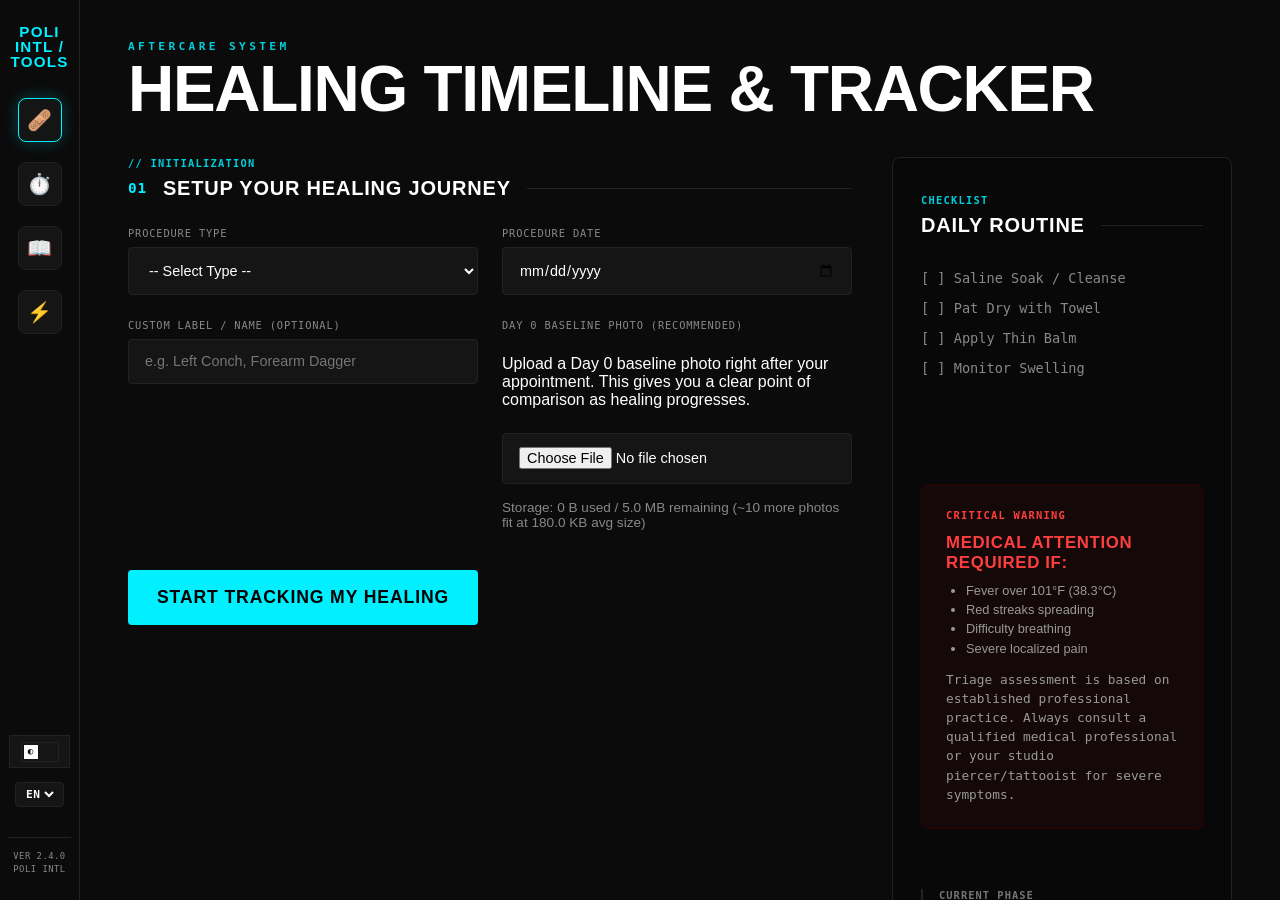
==== index.html @ b97b50df "sync index.html from the live site The website copy of this tool moved on and the repo did not, so a" ====
<!DOCTYPE html>
<html lang="en">
<head>
  <meta name="robots" content="noindex, nofollow">
  <meta charset="UTF-8">
  <meta name="viewport" content="width=device-width, initial-scale=1.0">
  <title>Tattoo &amp; Piercing Healing Timeline &amp; Aftercare Tracker - Poli International Professional Tools</title>
  <meta name="description" content="Comprehensive studio suite for monitoring tattoo and piercing healing milestones, symptom assessment, aftercare routines, and multi-year tattoo touch-up and longevity projections.">
  <meta property="og:title" content="Tattoo &amp; Piercing Healing Timeline &amp; Aftercare Tracker - Poli International Professional Tools">
  <meta property="og:description" content="Comprehensive studio suite for monitoring tattoo and piercing healing milestones, symptom assessment, aftercare routines, and multi-year tattoo touch-up and longevity projections.">
  <link rel="stylesheet" href="./css/style.css">
  <link rel="manifest" href="./manifest.json">
  <meta name="theme-color" content="#111111">
  <script>
    if (window.self !== window.top) {
      var poliRoot = document.documentElement;
      var poliApply = function (light) {
        poliRoot.setAttribute('data-theme', light ? 'light' : 'dark');
        var b = document.body;
        if (b) {
          b.classList.toggle('dark-mode', !light);
          b.classList.toggle('light-mode', !!light);
        }
      };
      poliApply(false);
      document.addEventListener('DOMContentLoaded', function () {
        poliApply(poliRoot.getAttribute('data-theme') === 'light');
      });
      window.addEventListener('message', function (e) {
        if (e.data && e.data.type === 'poli-theme') {
          poliApply(!!e.data.light);
        }
      });
    }
  </script>
</head>
<body class="dark-mode">
  <!-- Variation 6: Navigation Sidebar -->
  <aside class="sidebar" id="appSidebar">
    <div class="sidebar-top">
      <div class="brand-badge" title="Poli International Professional Tools">
        <span class="brand-label" data-i18n="common.brandTools">POLI</span>
      </div>
      <nav class="tool-tabs" aria-label="Tool Navigation">
        <button class="tool-tab active" data-tab="healing" data-i18n-title="nav.healingTracker" data-i18n-aria="nav.healingTracker" aria-label="Healing Tracker">🩹</button>
        <button class="tool-tab" data-tab="touchup" data-i18n-title="nav.touchupTimeline" data-i18n-aria="nav.touchupTimeline" aria-label="Touch-Up Timeline">⏱️</button>
        <button class="tool-tab" data-tab="docs" data-i18n-title="nav.documentation" data-i18n-aria="nav.documentation" aria-label="Documentation">📖</button>
        <button class="tool-tab" data-tab="embed" data-i18n-title="nav.embedCode" data-i18n-aria="nav.embedCode" aria-label="Embed Code">⚡</button>
      </nav>
    </div>

    <div class="sidebar-controls">
      <span id="offlineIndicatorBadge" class="offline-badge" style="display: none;" data-i18n="nav.offlineMode">Offline</span>
      <button id="darkModeToggle" class="theme-toggle-btn" aria-label="Toggle dark/light theme" data-i18n-aria="nav.toggleTheme" title="Toggle theme">
        <span class="theme-toggle-track" aria-hidden="true">
          <span class="theme-toggle-thumb">
            <span class="dark-mode-icon">◐</span>
          </span>
        </span>
      </button>
      <div class="language-switcher-container" id="languageSwitcherContainer" title="Select Language">
        <label for="languageSwitcher" class="sr-only" data-i18n="nav.selectLanguage">Select Language</label>
        <select id="languageSwitcher" class="language-switcher-select" aria-label="Select Language" data-i18n-aria="nav.selectLanguage" onchange="window.setLanguage && window.setLanguage(this.value)">
          <option value="en" lang="en" title="English">EN</option>
          <option value="fr" lang="fr" title="Français">FR</option>
          <option value="de" lang="de" title="Deutsch">DE</option>
          <option value="it" lang="it" title="Italiano">IT</option>
          <option value="es" lang="es" title="Español">ES</option>
          <option value="nl" lang="nl" title="Nederlands">NL</option>
          <option value="pt" lang="pt" title="Português">PT</option>
        </select>
      </div>
      <div class="footer-meta">
        VER 2.4.0<br>
        POLI INTL
      </div>
    </div>
  </aside>
    
  <!-- Main Canvas: Variation 6 Content -->
  <main class="main-canvas main-content">
    <header class="main-canvas-header">
      <span class="label" data-i18n="healing.sidebar.aftercareSystem">AFTERCARE SYSTEM</span>
      <h1 class="hero-title" id="industrialAppTitle" data-i18n="healing.heroTitle">Healing Timeline &amp; Tracker</h1>
    </header>

    <!-- Tab Content: Healing Tracker -->
    <div id="tab-healing" class="wrapper-tab-content">
      <div class="container layout-split section-grid">
        <section class="scroll-pane content-col">
          <!-- Hydration Prompt Banner (Gentle Recurring Check-in) -->
          <div id="hydrationPromptBanner" class="hydration-prompt-banner" style="display: none;" role="alert">
            <div class="hydration-prompt-icon">💧</div>
            <div class="hydration-prompt-content">
              <div class="hydration-prompt-title" data-i18n="healing.hydration.promptTitle">Hydration Check-in</div>
              <div class="hydration-prompt-body" data-i18n="healing.hydration.promptBody">Time for a glass of water! Cellular regeneration and lymphatic pigment clearance require optimal epidermal hydration—especially vital during tattoo and piercing healing.</div>
            </div>
            <div class="hydration-prompt-actions">
              <button type="button" id="hydrationBannerDrinkBtn" class="hydration-banner-btn hydration-banner-btn--primary" data-i18n="healing.hydration.drankWaterBtn">💧 Log +1 Glass</button>
              <button type="button" id="hydrationBannerSnoozeBtn" class="hydration-banner-btn hydration-banner-btn--secondary" data-i18n="healing.hydration.snoozeBtn">Snooze (30m)</button>
              <button type="button" id="hydrationBannerDismissBtn" class="hydration-banner-btn hydration-banner-btn--dismiss" aria-label="Dismiss" title="Dismiss">&times;</button>
            </div>
          </div>

          <span class="label" data-i18n="healing.sidebar.initialization">// INITIALIZATION</span>
          <!-- Step 1: Setup Your Healing Journey -->
          <section class="healing-tracker__section step-card">
            <h2 class="healing-tracker__section-title">
              <span class="healing-tracker__step-number step-number">01</span>
              <span data-i18n="healing.setup.title">Setup Your Healing Journey</span>
            </h2>

            <div class="healing-tracker__setup-form">
              <div class="healing-tracker__form-group">
                <label for="procedureType" class="healing-tracker__label" data-i18n="healing.setup.procedureType">Procedure Type</label>
                <select id="procedureType" class="healing-tracker__select">
                  <option value="" data-i18n="healing.setup.selectType">-- Select Type --</option>
                  <option value="piercing" data-i18n="healing.setup.piercing">Piercing</option>
                  <option value="tattoo" data-i18n="healing.setup.tattoo">Tattoo</option>
                </select>
              </div>

                            <!-- Visual Placement Picker (Interactive Inline SVG Body Map) -->
              <div id="placementPickerSection" class="healing-placement-section" style="display: none;">
                <div class="placement-header-row">
                  <div class="placement-selected-badge" id="placementSelectedBadge" aria-live="polite">
                    <span class="placement-selected-label" data-i18n="healing.map.selectedPrefix">Selected:</span>
                    <strong id="placementSelectedText" class="placement-selected-value" data-i18n="healing.map.noneSelected">None</strong>
                  </div>
                  <div class="placement-view-toggle">
                    <button type="button" id="sunRiskToggleBtn" class="placement-toggle-btn sun-risk-toggle-btn active" aria-pressed="true" aria-label="Toggle Sun Exposure Risk Layer">
                      <span id="sunRiskToggleText" data-i18n="healing.map.sunRiskToggle">☀️ Sun Exposure Risk</span>
                    </button>
                    <button type="button" id="bodyMapToggleBtn" class="placement-toggle-btn" aria-label="Toggle front and back body views">
                      <span id="bodyMapToggleText" data-i18n="healing.map.switchToBack">Switch to Back View</span>
                    </button>
                  </div>
                </div>

                <div class="placement-picker-body">
                  <div class="placement-map-col">
<svg id="bodyPlacementMap" viewBox="0 0 280 380" width="100%" class="body-placement-svg" role="region" aria-label="Interactive body placement map">
                    <style>
                      .body-part {
                        fill: var(--bg-tertiary, #e2e8f0);
                        stroke: var(--border-primary, #cbd5e1);
                        stroke-width: 1.5;
                        cursor: pointer;
                        transition: fill 0.25s ease, stroke 0.25s ease;
                      }
                      .body-part:hover, .body-part:focus-visible {
                        fill: var(--healing-purple, #7c3aed);
                        stroke: var(--dark-text-primary, #ffffff);
                        outline: none;
                      }
                      .body-part--selected {
                        fill: var(--healing-purple, #7c3aed);
                        stroke: var(--dark-text-primary, #ffffff);
                      }
                      .body-map-label {
                        pointer-events: none;
                        font-size: 8px;
                        font-weight: 600;
                        font-family: inherit;
                        fill: var(--text-secondary, #64748b);
                        text-anchor: middle;
                        user-select: none;
                      }
                      .body-part:hover + .body-map-label,
                      .body-part--selected + .body-map-label,
                      .body-part:focus-visible + .body-map-label {
                        fill: var(--dark-text-primary, #ffffff);
                      }
                      .body-map-view-indicator {
                        pointer-events: none;
                        font-size: 10px;
                        font-weight: 700;
                        letter-spacing: 0.05em;
                        fill: var(--text-tertiary, #9ca3af);
                        text-anchor: middle;
                        text-transform: uppercase;
                      }
                    </style>
                    <g id="bodyMapFrontView" >
                      <text x="140" y="11" class="body-map-view-indicator" data-i18n="healing.map.frontView">Front View</text>
                      <path id="reg_front_head" class="body-part" tabindex="0" role="button" aria-label="Face" data-i18n-aria="healing.map.regions.headFace" data-piercing-zone="facial" data-tattoo-region="head_face" data-name-key="healing.map.regions.headFace" d="M 140 18 C 158 18 165 30 165 44 C 165 54 160 62 153 66 L 127 66 C 120 62 115 54 115 44 C 115 30 122 18 140 18 Z" />
                      <text x="140" y="46" class="body-map-label" data-i18n="healing.map.regions.headFace">Face</text>
                      <path id="reg_front_oral" class="body-part" tabindex="0" role="button" aria-label="Oral" data-i18n-aria="healing.map.regions.oral" data-piercing-zone="oral" data-tattoo-region="head_face" data-name-key="healing.map.regions.oral" d="M 129 68 C 129 65 151 65 151 68 C 151 77 129 77 129 68 Z" />
                      <text x="140" y="74" class="body-map-label" data-i18n="healing.map.regions.oral">Oral</text>
                      <path id="reg_front_ear_l" class="body-part" tabindex="0" role="button" aria-label="Ear" data-i18n-aria="healing.map.regions.ears" data-piercing-zone="ear" data-tattoo-region="head_face" data-name-key="healing.map.regions.ears" d="M 113 36 C 103 38 103 58 113 62 L 115 58 C 108 55 108 43 115 40 Z" />
                      <path id="reg_front_ear_r" class="body-part" tabindex="0" role="button" aria-label="Ear" data-i18n-aria="healing.map.regions.ears" data-piercing-zone="ear" data-tattoo-region="head_face" data-name-key="healing.map.regions.ears" d="M 167 36 C 177 38 177 58 167 62 L 165 58 C 172 55 172 43 165 40 Z" />
                      <path id="reg_front_neck" class="body-part" tabindex="0" role="button" aria-label="Neck" data-i18n-aria="healing.map.regions.neck" data-piercing-zone="surface" data-tattoo-region="neck" data-name-key="healing.map.regions.neck" d="M 128 79 L 152 79 L 156 100 L 124 100 Z" />
                      <text x="140" y="91" class="body-map-label" data-i18n="healing.map.regions.neck">Neck</text>
                      <path id="reg_front_chest" class="body-part" tabindex="0" role="button" aria-label="Chest" data-i18n-aria="healing.map.regions.chest" data-piercing-zone="body" data-tattoo-region="chest" data-name-key="healing.map.regions.chest" d="M 124 102 L 156 102 L 176 114 L 172 150 L 108 150 L 104 114 Z" />
                      <text x="140" y="128" class="body-map-label" data-i18n="healing.map.regions.chest">Chest</text>
                      <path id="reg_front_stomach" class="body-part" tabindex="0" role="button" aria-label="Abdomen" data-i18n-aria="healing.map.regions.stomach" data-piercing-zone="body" data-tattoo-region="ribs_stomach" data-name-key="healing.map.regions.stomach" d="M 109 152 L 171 152 L 165 204 L 115 204 Z" />
                      <text x="140" y="178" class="body-map-label" data-i18n="healing.map.regions.stomach">Abdomen</text>
                      <path id="reg_front_shoulder_l" class="body-part" tabindex="0" role="button" aria-label="Shoulder" data-i18n-aria="healing.map.regions.shoulders" data-piercing-zone="surface" data-tattoo-region="shoulders" data-name-key="healing.map.regions.shoulders" d="M 103 103 L 123 101 L 104 114 L 84 123 L 78 114 Z" />
                      <path id="reg_front_shoulder_r" class="body-part" tabindex="0" role="button" aria-label="Shoulder" data-i18n-aria="healing.map.regions.shoulders" data-piercing-zone="surface" data-tattoo-region="shoulders" data-name-key="healing.map.regions.shoulders" d="M 177 103 L 157 101 L 176 114 L 196 123 L 202 114 Z" />
                      <path id="reg_front_bicep_l" class="body-part" tabindex="0" role="button" aria-label="Arm" data-i18n-aria="healing.map.regions.upperArms" data-piercing-zone="surface" data-tattoo-region="upper_arm" data-name-key="healing.map.regions.upperArms" d="M 77 116 L 85 125 L 75 174 L 62 168 Z" />
                      <path id="reg_front_bicep_r" class="body-part" tabindex="0" role="button" aria-label="Arm" data-i18n-aria="healing.map.regions.upperArms" data-piercing-zone="surface" data-tattoo-region="upper_arm" data-name-key="healing.map.regions.upperArms" d="M 203 116 L 195 125 L 205 174 L 218 168 Z" />
                      <path id="reg_front_forearm_l" class="body-part" tabindex="0" role="button" aria-label="Forearm" data-i18n-aria="healing.map.regions.forearms" data-piercing-zone="surface" data-tattoo-region="forearm" data-name-key="healing.map.regions.forearms" d="M 61 170 L 74 176 L 66 230 L 52 226 Z" />
                      <path id="reg_front_forearm_r" class="body-part" tabindex="0" role="button" aria-label="Forearm" data-i18n-aria="healing.map.regions.forearms" data-piercing-zone="surface" data-tattoo-region="forearm" data-name-key="healing.map.regions.forearms" d="M 219 170 L 206 176 L 214 230 L 228 226 Z" />
                      <path id="reg_front_hand_l" class="body-part" tabindex="0" role="button" aria-label="Hand" data-i18n-aria="healing.map.regions.hands" data-piercing-zone="surface" data-tattoo-region="hand_wrist" data-name-key="healing.map.regions.hands" d="M 51 228 L 65 232 L 60 266 L 46 262 Z" />
                      <path id="reg_front_hand_r" class="body-part" tabindex="0" role="button" aria-label="Hand" data-i18n-aria="healing.map.regions.hands" data-piercing-zone="surface" data-tattoo-region="hand_wrist" data-name-key="healing.map.regions.hands" d="M 229 228 L 215 232 L 220 266 L 234 262 Z" />
                      <path id="reg_front_thigh_l" class="body-part" tabindex="0" role="button" aria-label="Thigh" data-i18n-aria="healing.map.regions.thighs" data-piercing-zone="surface" data-tattoo-region="thigh" data-name-key="healing.map.regions.thighs" d="M 115 208 L 136 208 L 133 274 L 114 274 Z" />
                      <path id="reg_front_thigh_r" class="body-part" tabindex="0" role="button" aria-label="Thigh" data-i18n-aria="healing.map.regions.thighs" data-piercing-zone="surface" data-tattoo-region="thigh" data-name-key="healing.map.regions.thighs" d="M 144 208 L 165 208 L 166 274 L 147 274 Z" />
                      <path id="reg_front_shin_l" class="body-part" tabindex="0" role="button" aria-label="Shin" data-i18n-aria="healing.map.regions.shins" data-piercing-zone="surface" data-tattoo-region="knee_shin" data-name-key="healing.map.regions.shins" d="M 114 278 L 133 278 L 131 334 L 117 334 Z" />
                      <path id="reg_front_shin_r" class="body-part" tabindex="0" role="button" aria-label="Shin" data-i18n-aria="healing.map.regions.shins" data-piercing-zone="surface" data-tattoo-region="knee_shin" data-name-key="healing.map.regions.shins" d="M 147 278 L 166 278 L 163 334 L 149 334 Z" />
                      <path id="reg_front_foot_l" class="body-part" tabindex="0" role="button" aria-label="Foot" data-i18n-aria="healing.map.regions.feet" data-piercing-zone="surface" data-tattoo-region="foot_ankle" data-name-key="healing.map.regions.feet" d="M 116 338 L 131 338 L 133 366 L 110 366 Z" />
                      <path id="reg_front_foot_r" class="body-part" tabindex="0" role="button" aria-label="Foot" data-i18n-aria="healing.map.regions.feet" data-piercing-zone="surface" data-tattoo-region="foot_ankle" data-name-key="healing.map.regions.feet" d="M 149 338 L 164 338 L 170 366 L 147 366 Z" />
                    </g>
                    <g id="bodyMapBackView" style="display: none;">
                      <text x="140" y="11" class="body-map-view-indicator" data-i18n="healing.map.backView">Back View</text>
                      <path id="reg_back_head" class="body-part" tabindex="0" role="button" aria-label="Head" data-i18n-aria="healing.map.regions.headFace" data-piercing-zone="facial" data-tattoo-region="head_face" data-name-key="healing.map.regions.headFace" d="M 140 18 C 158 18 165 30 165 44 C 165 56 160 66 153 72 L 127 72 C 120 66 115 56 115 44 C 115 30 122 18 140 18 Z" />
                      <path id="reg_back_ear_l" class="body-part" tabindex="0" role="button" aria-label="Ear" data-i18n-aria="healing.map.regions.ears" data-piercing-zone="ear" data-tattoo-region="head_face" data-name-key="healing.map.regions.ears" d="M 113 36 C 103 38 103 58 113 62 L 115 58 C 108 55 108 43 115 40 Z" />
                      <path id="reg_back_ear_r" class="body-part" tabindex="0" role="button" aria-label="Ear" data-i18n-aria="healing.map.regions.ears" data-piercing-zone="ear" data-tattoo-region="head_face" data-name-key="healing.map.regions.ears" d="M 167 36 C 177 38 177 58 167 62 L 165 58 C 172 55 172 43 165 40 Z" />
                      <path id="reg_back_nape" class="body-part" tabindex="0" role="button" aria-label="Nape" data-i18n-aria="healing.map.regions.nape" data-piercing-zone="surface" data-tattoo-region="neck_nape" data-name-key="healing.map.regions.nape" d="M 128 78 L 152 78 L 156 102 L 124 102 Z" />
                      <text x="140" y="90" class="body-map-label" data-i18n="healing.map.regions.nape">Nape</text>
                      <path id="reg_back_upper" class="body-part" tabindex="0" role="button" aria-label="Upper Back" data-i18n-aria="healing.map.regions.upperBack" data-piercing-zone="surface" data-tattoo-region="upper_back" data-name-key="healing.map.regions.upperBack" d="M 124 104 L 156 104 L 176 114 L 172 154 L 108 154 L 104 114 Z" />
                      <text x="140" y="128" class="body-map-label" data-i18n="healing.map.regions.upperBack">Upper Back</text>
                      <path id="reg_back_lower" class="body-part" tabindex="0" role="button" aria-label="Lower Back" data-i18n-aria="healing.map.regions.lowerBack" data-piercing-zone="surface" data-tattoo-region="lower_back" data-name-key="healing.map.regions.lowerBack" d="M 109 156 L 171 156 L 165 204 L 115 204 Z" />
                      <text x="140" y="180" class="body-map-label" data-i18n="healing.map.regions.lowerBack">Lower Back</text>
                      <path id="reg_back_shoulder_l" class="body-part" tabindex="0" role="button" aria-label="Shoulder" data-i18n-aria="healing.map.regions.shoulders" data-piercing-zone="surface" data-tattoo-region="shoulders" data-name-key="healing.map.regions.shoulders" d="M 103 103 L 123 101 L 104 114 L 84 123 L 78 114 Z" />
                      <path id="reg_back_shoulder_r" class="body-part" tabindex="0" role="button" aria-label="Shoulder" data-i18n-aria="healing.map.regions.shoulders" data-piercing-zone="surface" data-tattoo-region="shoulders" data-name-key="healing.map.regions.shoulders" d="M 177 103 L 157 101 L 176 114 L 196 123 L 202 114 Z" />
                      <path id="reg_back_tricep_l" class="body-part" tabindex="0" role="button" aria-label="Tricep" data-i18n-aria="healing.map.regions.upperArms" data-piercing-zone="surface" data-tattoo-region="tricep" data-name-key="healing.map.regions.upperArms" d="M 77 116 L 85 125 L 75 174 L 62 168 Z" />
                      <path id="reg_back_tricep_r" class="body-part" tabindex="0" role="button" aria-label="Tricep" data-i18n-aria="healing.map.regions.upperArms" data-piercing-zone="surface" data-tattoo-region="tricep" data-name-key="healing.map.regions.upperArms" d="M 203 116 L 195 125 L 205 174 L 218 168 Z" />
                      <path id="reg_back_forearm_l" class="body-part" tabindex="0" role="button" aria-label="Forearm" data-i18n-aria="healing.map.regions.forearms" data-piercing-zone="surface" data-tattoo-region="forearm" data-name-key="healing.map.regions.forearms" d="M 61 170 L 74 176 L 66 230 L 52 226 Z" />
                      <path id="reg_back_forearm_r" class="body-part" tabindex="0" role="button" aria-label="Forearm" data-i18n-aria="healing.map.regions.forearms" data-piercing-zone="surface" data-tattoo-region="forearm" data-name-key="healing.map.regions.forearms" d="M 219 170 L 206 176 L 214 230 L 228 226 Z" />
                      <path id="reg_back_hand_l" class="body-part" tabindex="0" role="button" aria-label="Hand" data-i18n-aria="healing.map.regions.hands" data-piercing-zone="surface" data-tattoo-region="hand_wrist" data-name-key="healing.map.regions.hands" d="M 51 228 L 65 232 L 60 266 L 46 262 Z" />
                      <path id="reg_back_hand_r" class="body-part" tabindex="0" role="button" aria-label="Hand" data-i18n-aria="healing.map.regions.hands" data-piercing-zone="surface" data-tattoo-region="hand_wrist" data-name-key="healing.map.regions.hands" d="M 229 228 L 215 232 L 220 266 L 234 262 Z" />
                      <path id="reg_back_thigh_l" class="body-part" tabindex="0" role="button" aria-label="Glute" data-i18n-aria="healing.map.regions.glutes" data-piercing-zone="surface" data-tattoo-region="thigh" data-name-key="healing.map.regions.glutes" d="M 115 208 L 136 208 L 133 274 L 114 274 Z" />
                      <path id="reg_back_thigh_r" class="body-part" tabindex="0" role="button" aria-label="Glute" data-i18n-aria="healing.map.regions.glutes" data-piercing-zone="surface" data-tattoo-region="thigh" data-name-key="healing.map.regions.glutes" d="M 144 208 L 165 208 L 166 274 L 147 274 Z" />
                      <path id="reg_back_calf_l" class="body-part" tabindex="0" role="button" aria-label="Calf" data-i18n-aria="healing.map.regions.calves" data-piercing-zone="surface" data-tattoo-region="calf" data-name-key="healing.map.regions.calves" d="M 114 278 L 133 278 L 131 334 L 117 334 Z" />
                      <path id="reg_back_calf_r" class="body-part" tabindex="0" role="button" aria-label="Calf" data-i18n-aria="healing.map.regions.calves" data-piercing-zone="surface" data-tattoo-region="calf" data-name-key="healing.map.regions.calves" d="M 147 278 L 166 278 L 163 334 L 149 334 Z" />
                      <path id="reg_back_foot_l" class="body-part" tabindex="0" role="button" aria-label="Heel" data-i18n-aria="healing.map.regions.feet" data-piercing-zone="surface" data-tattoo-region="foot_ankle" data-name-key="healing.map.regions.feet" d="M 116 338 L 131 338 L 133 366 L 110 366 Z" />
                      <path id="reg_back_foot_r" class="body-part" tabindex="0" role="button" aria-label="Heel" data-i18n-aria="healing.map.regions.feet" data-piercing-zone="surface" data-tattoo-region="foot_ankle" data-name-key="healing.map.regions.feet" d="M 149 338 L 164 338 L 170 366 L 147 366 Z" />
                    </g>
                  </svg>
                  </div>

                  <div class="placement-controls-col">
                    <div id="piercingLocationGroup" class="healing-tracker__form-group" style="display: none;">
                      <label for="piercingLocation" class="healing-tracker__label" data-i18n="healing.setup.piercingLocation">Piercing Location</label>
                      <select id="piercingLocation" class="healing-tracker__select">
                        <option value="" data-i18n="healing.setup.selectLocation">-- Select Location --</option>

                        <optgroup data-i18n-label="healing.piercingGroups.ear" label="👂 Ear Piercings">
                          <option value="earlobe" data-i18n="healing.piercingLocations.earlobe">Earlobe</option>
                          <option value="helix" data-i18n="healing.piercingLocations.helix">Helix (Upper Cartilage)</option>
                          <option value="industrial" data-i18n="healing.piercingLocations.industrial">Industrial (Scaffold)</option>
                          <option value="daith" data-i18n="healing.piercingLocations.daith">Daith</option>
                          <option value="rook" data-i18n="healing.piercingLocations.rook">Rook</option>
                          <option value="tragus" data-i18n="healing.piercingLocations.tragus">Tragus</option>
                          <option value="anti_tragus" data-i18n="healing.piercingLocations.anti_tragus">Anti-Tragus</option>
                          <option value="conch" data-i18n="healing.piercingLocations.conch">Conch</option>
                          <option value="snug" data-i18n="healing.piercingLocations.snug">Snug</option>
                          <option value="forward_helix" data-i18n="healing.piercingLocations.forward_helix">Forward Helix</option>
                          <option value="orbital" data-i18n="healing.piercingLocations.orbital">Orbital</option>
                        </optgroup>

                        <optgroup data-i18n-label="healing.piercingGroups.facial" label="😊 Facial Piercings">
                          <option value="nostril" data-i18n="healing.piercingLocations.nostril">Nostril</option>
                          <option value="septum" data-i18n="healing.piercingLocations.septum">Septum</option>
                          <option value="bridge" data-i18n="healing.piercingLocations.bridge">Bridge (Earl)</option>
                          <option value="high_nostril" data-i18n="healing.piercingLocations.high_nostril">High Nostril</option>
                          <option value="eyebrow" data-i18n="healing.piercingLocations.eyebrow">Eyebrow</option>
                          <option value="anti_eyebrow" data-i18n="healing.piercingLocations.anti_eyebrow">Anti-Eyebrow (Teardrop)</option>
                          <option value="cheek" data-i18n="healing.piercingLocations.cheek">Cheek (Dimple)</option>
                          <option value="medusa" data-i18n="healing.piercingLocations.medusa">Medusa (Philtrum)</option>
                          <option value="monroe" data-i18n="healing.piercingLocations.monroe">Monroe (Madonna)</option>
                          <option value="labret" data-i18n="healing.piercingLocations.labret">Labret</option>
                          <option value="vertical_labret" data-i18n="healing.piercingLocations.vertical_labret">Vertical Labret</option>
                          <option value="snake_bites" data-i18n="healing.piercingLocations.snake_bites">Snake Bites</option>
                          <option value="angel_bites" data-i18n="healing.piercingLocations.angel_bites">Angel Bites</option>
                          <option value="smiley" data-i18n="healing.piercingLocations.smiley">Smiley (Upper Frenulum)</option>
                          <option value="frowny" data-i18n="healing.piercingLocations.frowny">Frowny (Lower Frenulum)</option>
                        </optgroup>

                        <optgroup data-i18n-label="healing.piercingGroups.oral" label="👅 Oral Piercings">
                          <option value="tongue" data-i18n="healing.piercingLocations.tongue">Tongue (Center)</option>
                          <option value="tongue_web" data-i18n="healing.piercingLocations.tongue_web">Tongue Web (Frenulum)</option>
                          <option value="venom" data-i18n="healing.piercingLocations.venom">Venom (Double Tongue)</option>
                          <option value="uvula" data-i18n="healing.piercingLocations.uvula">Uvula</option>
                        </optgroup>

                        <optgroup data-i18n-label="healing.piercingGroups.body" label="💪 Body Piercings">
                          <option value="navel" data-i18n="healing.piercingLocations.navel">Navel (Belly Button)</option>
                          <option value="nipple" data-i18n="healing.piercingLocations.nipple">Nipple</option>
                        </optgroup>

                        <optgroup data-i18n-label="healing.piercingGroups.surface" label="🔷 Surface &amp; Dermal Piercings">
                          <option value="surface" data-i18n="healing.piercingLocations.surface">Surface Piercing (General)</option>
                          <option value="dermal_anchor" data-i18n="healing.piercingLocations.dermal_anchor">Dermal Anchor (Microdermal)</option>
                          <option value="nape" data-i18n="healing.piercingLocations.nape">Nape (Back of Neck)</option>
                          <option value="sternum" data-i18n="healing.piercingLocations.sternum">Sternum (Chest)</option>
                          <option value="madison" data-i18n="healing.piercingLocations.madison">Madison (Front Neck)</option>
                        </optgroup>

                        <optgroup data-i18n-label="healing.piercingGroups.maleGenital" label="♂️ Male Genital Piercings">
                          <option value="prince_albert" data-i18n="healing.piercingLocations.prince_albert">Prince Albert (PA)</option>
                          <option value="reverse_pa" data-i18n="healing.piercingLocations.reverse_pa">Reverse Prince Albert</option>
                          <option value="ampallang" data-i18n="healing.piercingLocations.ampallang">Ampallang (Horizontal)</option>
                          <option value="apadravya" data-i18n="healing.piercingLocations.apadravya">Apadravya (Vertical)</option>
                          <option value="frenum" data-i18n="healing.piercingLocations.frenum">Frenum (Lorum)</option>
                          <option value="lorum" data-i18n="healing.piercingLocations.lorum">Lorum (Low Frenum)</option>
                          <option value="hafada" data-i18n="healing.piercingLocations.hafada">Hafada (Scrotal)</option>
                          <option value="dydoe" data-i18n="healing.piercingLocations.dydoe">Dydoe</option>
                          <option value="guiche" data-i18n="healing.piercingLocations.guiche">Guiche (Perineum)</option>
                          <option value="foreskin" data-i18n="healing.piercingLocations.foreskin">Foreskin</option>
                        </optgroup>

                        <optgroup data-i18n-label="healing.piercingGroups.femaleGenital" label="♀️ Female Genital Piercings">
                          <option value="vch" data-i18n="healing.piercingLocations.vch">VCH (Vertical Clitoral Hood)</option>
                          <option value="hch" data-i18n="healing.piercingLocations.hch">HCH (Horizontal Clitoral Hood)</option>
                          <option value="inner_labia" data-i18n="healing.piercingLocations.inner_labia">Inner Labia</option>
                          <option value="outer_labia" data-i18n="healing.piercingLocations.outer_labia">Outer Labia</option>
                          <option value="triangle" data-i18n="healing.piercingLocations.triangle">Triangle</option>
                          <option value="christina" data-i18n="healing.piercingLocations.christina">Christina</option>
                          <option value="fourchette" data-i18n="healing.piercingLocations.fourchette">Fourchette</option>
                        </optgroup>
                      </select>
                    </div>

                    <div id="tattooLocationGroup" class="healing-tracker__form-group" style="display: none;">
                      <label for="tattooPlacement" class="healing-tracker__label" data-i18n="healing.setup.tattooLocation">Tattoo Placement</label>
                      <select id="tattooPlacement" class="healing-tracker__select">
                        <option value="" data-i18n="healing.setup.selectTattooLocation">-- Select Placement --</option>
                        <option value="head_face" data-i18n="healing.map.tattooLocations.head_face">Head &amp; Face</option>
                        <option value="neck" data-i18n="healing.map.tattooLocations.neck">Neck / Throat</option>
                        <option value="neck_nape" data-i18n="healing.map.tattooLocations.neck_nape">Back of Neck (Nape)</option>
                        <option value="chest" data-i18n="healing.map.tattooLocations.chest">Chest / Sternum</option>
                        <option value="ribs_stomach" data-i18n="healing.map.tattooLocations.ribs_stomach">Ribs / Stomach</option>
                        <option value="upper_back" data-i18n="healing.map.tattooLocations.upper_back">Upper Back / Shoulders</option>
                        <option value="lower_back" data-i18n="healing.map.tattooLocations.lower_back">Lower Back / Spine</option>
                        <option value="shoulders" data-i18n="healing.map.tattooLocations.shoulders">Shoulders</option>
                        <option value="upper_arm" data-i18n="healing.map.tattooLocations.upper_arm">Upper Arm / Bicep</option>
                        <option value="tricep" data-i18n="healing.map.tattooLocations.tricep">Tricep / Back of Arm</option>
                        <option value="forearm" data-i18n="healing.map.tattooLocations.forearm">Forearm</option>
                        <option value="hand_wrist" data-i18n="healing.map.tattooLocations.hand_wrist">Hand / Wrist</option>
                        <option value="thigh" data-i18n="healing.map.tattooLocations.thigh">Thigh</option>
                        <option value="knee_shin" data-i18n="healing.map.tattooLocations.knee_shin">Knee / Shin</option>
                        <option value="calf" data-i18n="healing.map.tattooLocations.calf">Calf / Back of Leg</option>
                        <option value="foot_ankle" data-i18n="healing.map.tattooLocations.foot_ankle">Foot / Ankle</option>
                      </select>
                    </div>

                    <div id="tattooSizeGroup" class="healing-tracker__form-group" style="display: none;">
                      <label for="tattooSize" class="healing-tracker__label" data-i18n="healing.setup.tattooSize">Tattoo Size</label>
                      <select id="tattooSize" class="healing-tracker__select">
                        <option value="" data-i18n="healing.setup.selectSize">-- Select Size --</option>
                        <option value="small" data-i18n="healing.setup.sizeSmall">Small (&lt; 2 inches)</option>
                        <option value="medium" data-i18n="healing.setup.sizeMedium">Medium (2-6 inches)</option>
                        <option value="large" data-i18n="healing.setup.sizeLarge">Large (&gt; 6 inches)</option>
                      </select>
                    </div>

                    <div id="zoneLocationsPanel" class="zone-locations-panel" style="display: none;">
                      <div class="zone-locations-header">
                        <span id="zoneLocationsTitle" class="zone-locations-title"></span>
                        <span class="zone-locations-hint" data-i18n="healing.map.chooseSpecific">Select specific placement:</span>
                      </div>
                      <div id="zoneLocationsList" class="zone-locations-grid" role="listbox" aria-label="Zone specific locations"></div>
                    </div>

                    <!-- Sun Exposure Risk Advisory & Preventative Tips -->
                    <div id="sunExposureRiskCard" class="sun-exposure-risk-card" style="display: none;">
                      <div class="sun-exposure-risk-card__header">
                        <span class="sun-exposure-risk-card__badge" data-i18n="healing.map.sunRiskBadge">☀️ HIGH UV EXPOSURE ZONE</span>
                      </div>
                      <div class="sun-exposure-risk-card__body">
                        <h4 id="sunExposureRiskRegionTitle" class="sun-exposure-risk-card__title"></h4>
                        <p id="sunExposureRiskRegionTip" class="sun-exposure-risk-card__tip"></p>
                        <div class="sun-exposure-risk-card__general">
                          <p class="sun-exposure-risk-card__notice" data-i18n="healing.map.sunRiskSelectedNotice">High UV exposure area selected. Prioritize photo-protection during healing.</p>
                          <ul class="sun-exposure-risk-card__list">
                            <li data-i18n="healing.map.sunRiskGeneralTip1">Zero direct sun during active healing (Weeks 1-4). Broken epidermal barrier cannot produce protective melanin evenly and risks hyperpigmentation or scar darkening.</li>
                            <li data-i18n="healing.map.sunRiskGeneralTip2">Never apply chemical lotions or sunscreens directly onto open puncture wounds or peeling tattoo scabs. Use physical shade, wide-brim hats, or UPF 50+ clothing.</li>
                            <li data-i18n="healing.map.sunRiskGeneralTip3">Once fully re-epithelialized, apply broad-spectrum mineral sunscreen (Zinc Oxide or Titanium Dioxide SPF 30+) daily to preserve tattoo pigment and prevent piercing scar tissue darkening.</li>
                          </ul>
                        </div>
                      </div>
                    </div>

                    <p class="placement-keyboard-help" data-i18n="healing.map.keyboardHelp">Tab through body regions. Press Enter or Space to choose a zone.</p>
                  </div>
                </div>
              </div>

              <div class="healing-tracker__form-group">
                <label for="procedureDate" class="healing-tracker__label" data-i18n="healing.setup.procedureDate">Procedure Date</label>
                <input type="date" id="procedureDate" class="healing-tracker__input">
              </div>

              <div class="healing-tracker__form-group">
                <label for="pieceCustomName" class="healing-tracker__label" data-i18n="healing.setup.pieceName">Custom Label / Name (Optional)</label>
                <input type="text" id="pieceCustomName" class="healing-tracker__input" data-i18n-placeholder="healing.setup.pieceNamePlaceholder" placeholder="e.g. Left Conch, Forearm Dagger">
              </div>

              <div class="healing-tracker__form-group">
                <label class="healing-tracker__label" data-i18n="healing.setup.baselinePhotoPrompt">Day 0 Baseline Photo (Recommended)</label>
                <p class="healing-tracker__helper-text" data-i18n="healing.setup.baselinePhotoHelp">Upload a Day 0 baseline photo right after your appointment. This gives you a clear point of comparison as healing progresses.</p>
                <input type="file" id="baselinePhotoInput" accept="image/*" class="healing-tracker__file-input">
                <div id="baselinePreviewContainer" style="display: none; margin-top: var(--spacing-sm);">
                  <img id="baselinePhotoPreview" src="" alt="Day 0 Baseline" style="max-width: 140px; height: 140px; object-fit: cover; border-radius: var(--border-radius); border: 1px solid var(--border-primary);">
                  <div id="baselinePhotoSizeInfo" style="font-size: 0.85rem; color: var(--text-secondary); margin-top: 4px;"></div>
                </div>
                <div id="baselineStorageIndicator" class="healing-storage-status" style="margin-top: var(--spacing-xs); font-size: 0.85rem; color: var(--text-secondary);"></div>
                <div id="baselineLowStorageBanner" class="healing-storage-low-banner" style="display: none; margin-top: var(--spacing-xs); padding: 8px 12px; background: var(--bg-card); border: 1px solid var(--warning-orange); border-radius: var(--border-radius);">
                  <div class="healing-storage-low-text" style="color: var(--warning-orange); font-size: 0.85rem;" data-i18n="healing.storage.lowWarning">⚠️ Storage is running low!</div>
                  <p style="margin: 4px 0; font-size: 0.8rem; color: var(--text-secondary);" data-i18n="healing.storage.dropOldestPrompt">Free up space by dropping older photos while keeping their clinical entries, symptom ratings, and trend lines 100% intact.</p>
                  <button type="button" class="drop-oldest-photos-btn healing-tracker__btn healing-tracker__btn--outline" style="margin-top: 6px; padding: 4px 8px; font-size: 0.8rem;" data-i18n="healing.storage.dropOldestBtn">🧹 Drop Oldest Photos</button>
                </div>
              </div>

              <button id="startTracking" class="healing-tracker__btn healing-tracker__btn--primary" data-i18n="healing.setup.startTracking">
                Start Tracking My Healing
              </button>
            </div>
          </section>

          <!-- Results Section (Hidden until setup complete) -->
          <div id="resultsSection" style="display: none;">
            <!-- Direction Reversal Alert (Feature 3) -->
            <div id="directionChangeAlert" style="display: none;"></div>
            <div id="symptomTrendEmergencyBanner" class="symptom-trend-alert" style="display: none;" role="alert">
              <span class="symptom-trend-alert__badge" data-i18n="healing.symptomTrendAlert.badge">⚠️ SYMPTOM TREND ALERT</span>
              <h3 class="symptom-trend-alert__title" data-i18n="healing.symptomTrendAlert.title">Consecutive Worsening Detected</h3>
              <p id="symptomTrendAlertDesc" class="symptom-trend-alert__text"></p>
              <p class="symptom-trend-alert__text"><strong data-i18n="healing.symptomTrendAlert.recommendationLabel">Automated Clinical Recommendation:</strong>
                <span data-i18n="healing.symptomTrendAlert.recommendation"></span></p>
            </div>

            <!-- Step 2: Your Healing Timeline -->
            <section class="healing-tracker__section">
              <h2 class="healing-tracker__section-title">
                <span class="healing-tracker__step-number">02</span>
                <span data-i18n="healing.timeline.title">Your Healing Timeline</span>
              </h2>

              <div id="timelineResults" class="healing-tracker__timeline">
                <!-- Timeline will be dynamically generated -->
              </div>
            </section>

            <!-- Step 3: Current Status & Symptoms -->
            <section class="healing-tracker__section">
              <h2 class="healing-tracker__section-title">
                <span class="healing-tracker__step-number">03</span>
                <span data-i18n="healing.symptoms.title">Check Your Current Symptoms</span>
              </h2>

              <div class="healing-tracker__symptom-checker">
                <p class="healing-tracker__helper-text" data-i18n="healing.symptoms.subtitle">Select any symptoms you're currently experiencing:</p>

                <div class="healing-tracker__symptoms-grid">
                  <label class="healing-tracker__checkbox-label">
                    <input type="checkbox" class="symptom-check" data-severity="normal" value="mild-redness">
                    <span data-i18n="healing.symptoms.mildRedness">Mild redness</span>
                  </label>
                  <label class="healing-tracker__checkbox-label">
                    <input type="checkbox" class="symptom-check" data-severity="normal" value="slight-swelling">
                    <span data-i18n="healing.symptoms.slightSwelling">Slight swelling</span>
                  </label>
                  <label class="healing-tracker__checkbox-label">
                    <input type="checkbox" class="symptom-check" data-severity="normal" value="clear-discharge">
                    <span data-i18n="healing.symptoms.clearDischarge">Clear/light discharge</span>
                  </label>
                  <label class="healing-tracker__checkbox-label">
                    <input type="checkbox" class="symptom-check" data-severity="normal" value="mild-tenderness">
                    <span data-i18n="healing.symptoms.mildTenderness">Mild tenderness</span>
                  </label>
                  <label class="healing-tracker__checkbox-label">
                    <input type="checkbox" class="symptom-check" data-severity="normal" value="itching">
                    <span data-i18n="healing.symptoms.itching">Itching (healing stage)</span>
                  </label>
                  <label class="healing-tracker__checkbox-label">
                    <input type="checkbox" class="symptom-check" data-severity="monitor" value="moderate-swelling">
                    <span data-i18n="healing.symptoms.moderateSwelling">Moderate swelling</span>
                  </label>
                  <label class="healing-tracker__checkbox-label">
                    <input type="checkbox" class="symptom-check" data-severity="monitor" value="increased-redness">
                    <span data-i18n="healing.symptoms.increasedRedness">Increased redness</span>
                  </label>
                  <label class="healing-tracker__checkbox-label">
                    <input type="checkbox" class="symptom-check" data-severity="monitor" value="yellow-discharge">
                    <span data-i18n="healing.symptoms.yellowDischarge">Yellow/white discharge</span>
                  </label>
                  <label class="healing-tracker__checkbox-label">
                    <input type="checkbox" class="symptom-check" data-severity="monitor" value="warmth">
                    <span data-i18n="healing.symptoms.warmth">Warmth around area</span>
                  </label>
                  <label class="healing-tracker__checkbox-label">
                    <input type="checkbox" class="symptom-check" data-severity="concerning" value="severe-pain">
                    <span data-i18n="healing.symptoms.severePain">Severe pain</span>
                  </label>
                  <label class="healing-tracker__checkbox-label">
                    <input type="checkbox" class="symptom-check" data-severity="concerning" value="fever">
                    <span data-i18n="healing.symptoms.fever">Fever (&gt;101°F / 38.3°C)</span>
                  </label>
                  <label class="healing-tracker__checkbox-label">
                    <input type="checkbox" class="symptom-check" data-severity="concerning" value="red-streaks">
                    <span data-i18n="healing.symptoms.redStreaks">Red streaks spreading</span>
                  </label>
                  <label class="healing-tracker__checkbox-label">
                    <input type="checkbox" class="symptom-check" data-severity="concerning" value="green-discharge">
                    <span data-i18n="healing.symptoms.greenDischarge">Green/foul discharge</span>
                  </label>
                  <label class="healing-tracker__checkbox-label">
                    <input type="checkbox" class="symptom-check" data-severity="concerning" value="excessive-swelling">
                    <span data-i18n="healing.symptoms.excessiveSwelling">Excessive swelling</span>
                  </label>
                  <label class="healing-tracker__checkbox-label">
                    <input type="checkbox" class="symptom-check" data-severity="concerning" value="bleeding">
                    <span data-i18n="healing.symptoms.bleeding">Persistent bleeding</span>
                  </label>
                </div>

                <button id="checkSymptoms" class="healing-tracker__btn healing-tracker__btn--secondary" data-i18n="healing.symptoms.assessBtn">
                  Assess My Symptoms
                </button>

                <div id="symptomResults" class="healing-tracker__symptom-results" style="display: none;">
                  <!-- Symptom assessment results will appear here -->
                </div>
              </div>
            </section>

            <!-- Step 4: Daily Aftercare Checklist -->
            <section class="healing-tracker__section">
              <h2 class="healing-tracker__section-title">
                <span class="healing-tracker__step-number">04</span>
                <span data-i18n="healing.checklist.title">Today's Aftercare Checklist</span>
              </h2>

              <div id="aftercareChecklist" class="healing-tracker__checklist">
                <!-- Checklist will be dynamically generated based on procedure type -->
              </div>

              <button id="resetChecklist" class="healing-tracker__btn healing-tracker__btn--outline" data-i18n="healing.checklist.resetBtn">
                Reset Today's Checklist
              </button>

              <!-- Dynamic Studio Pro-Tips -->
              <div id="proTipsContainer" class="pro-tips-container" style="margin-top: var(--spacing-lg);">
                <div class="pro-tips-header">
                  <div class="pro-tips-title-group">
                    <span class="pro-tips-icon">💡</span>
                    <h3 class="pro-tips-title" data-i18n="healing.proTips.title">Studio Pro-Tips</h3>
                  </div>
                  <span id="proTipsStageBadge" class="pro-tips-stage-badge" data-i18n="healing.tips.stageMonitoring">[ STAGE_MONITORING ]</span>
                </div>
                <p class="pro-tips-subtitle" data-i18n="healing.proTips.subtitle">
                  Stage-specific aftercare guidance from professional studio practice
                </p>
                <div id="proTipsList" class="pro-tips-list"></div>
              </div>

              <!-- Feature: Daily Hydration Intake & Skin Regeneration -->
              <div id="hydrationTrackerCard" class="hydration-tracker-card" style="margin-top: var(--spacing-lg);">
                <div class="hydration-tracker-header">
                  <div class="hydration-tracker-title-group">
                    <span class="hydration-tracker-icon">💧</span>
                    <div>
                      <h3 class="hydration-tracker-title" data-i18n="healing.hydration.title">Daily Dermal Hydration Check-in</h3>
                      <p class="hydration-tracker-subtitle" data-i18n="healing.hydration.subtitle">Track water intake to support epidermal mitosis, scab elasticity, and lymphatic pigment resolution.</p>
                    </div>
                  </div>
                  <span id="hydrationStatusBadge" class="hydration-status-badge hydration-status-badge--moderate">Adequate Hydration</span>
                </div>

                <div class="hydration-tracker-body">
                  <div class="hydration-metrics-row">
                    <div class="hydration-counter-block">
                      <span class="hydration-counter-val" id="hydrationCurrentCount">0</span>
                      <span class="hydration-counter-sep">/</span>
                      <span class="hydration-counter-target" id="hydrationTargetCount">8</span>
                      <span class="hydration-counter-unit" data-i18n="healing.hydration.unitGlasses">Glasses (250ml)</span>
                    </div>
                    <div class="hydration-btn-group">
                      <button type="button" id="hydrationRemoveCupBtn" class="hydration-circle-btn" aria-label="Subtract 1 glass" title="Subtract 1 glass">-</button>
                      <button type="button" id="hydrationAddCupBtn" class="hydration-circle-btn hydration-circle-btn--primary" aria-label="Add 1 glass" title="Add 1 glass">+ 1 Glass</button>
                    </div>
                  </div>

                  <div class="hydration-progress-bar-wrap">
                    <div class="hydration-progress-bar-track">
                      <div id="hydrationProgressBarFill" class="hydration-progress-bar-fill" style="width: 0%;"></div>
                    </div>
                    <span id="hydrationProgressPct" class="hydration-progress-pct">0%</span>
                  </div>

                  <div class="hydration-controls-row">
                    <label for="hydrationIntervalSelect" class="hydration-interval-label" data-i18n="healing.hydration.reminderIntervalLabel">Reminder Interval:</label>
                    <select id="hydrationIntervalSelect" class="healing-tracker__select hydration-interval-select">
                      <option value="60" data-i18n="healing.hydration.interval60">Every 1 hour</option>
                      <option value="120" selected data-i18n="healing.hydration.interval120">Every 2 hours (Recommended)</option>
                      <option value="180" data-i18n="healing.hydration.interval180">Every 3 hours</option>
                      <option value="0" data-i18n="healing.hydration.intervalOff">Notifications Off</option>
                    </select>
                  </div>

                  <div class="hydration-clinical-tip">
                    <span class="hydration-tip-icon">🔬</span>
                    <span data-i18n="healing.hydration.clinicalNote">Clinical Note: Dehydrated stratum corneum increases scab brittleness and causes premature micro-cracking in healing tattoos. Consistent oral hydration accelerates dermal interstitial fluid exchange.</span>
                  </div>
                </div>
              </div>
            </section>

            <!-- Daily Healing Log & Entries -->
            <section class="healing-tracker__section" id="healingLogSection">
              <div class="healing-log__header">
                <div>
                  <h2 class="healing-tracker__section-title" style="margin-bottom: var(--spacing-xs);">
                    <span class="healing-tracker__step-number">📝</span>
                    <span data-i18n="healing.log.title">Daily Healing Log &amp; Entry</span>
                  </h2>
                  <p class="healing-tracker__helper-text" data-i18n="healing.log.subtitle">Log your daily observations to track progress, visualize trends, and capture milestone photos.</p>
                </div>
                <button id="openNewEntryBtn" class="healing-tracker__btn healing-tracker__btn--primary" data-i18n="healing.log.addNewEntry">
                  ➕ Log Today's Entry
                </button>
              </div>

              <div id="healingEmptyLog" class="healing-tracker__helper-text" style="padding: var(--spacing-lg); background: var(--bg-secondary); border-radius: var(--border-radius-lg);" data-i18n="healing.log.noEntries">
                No daily entries recorded yet. Tap 'Log Today's Entry' to record your first milestone.
              </div>

              <div id="healingEntriesList" class="healing-log__entry-list"></div>
            </section>

            <!-- Feature 1: Milestone Gallery & Photo Comparison -->
            <section class="healing-tracker__section" id="photoComparisonSection">
              <div class="milestone-view-header">
                <div class="milestone-view-header__title-area">
                  <h2 class="healing-tracker__section-title">
                    <span class="healing-tracker__step-number">📸</span>
                    <span data-i18n="healing.gallery.title">Milestone Gallery</span>
                  </h2>
                  <p class="healing-tracker__helper-text" data-i18n="healing.gallery.subtitle">
                    Chronological visual progression of all uploaded healing milestone photos.
                  </p>
                </div>
                <!-- View Mode Switcher -->
                <div class="milestone-view-mode-tabs" role="tablist" aria-label="Milestone View Options">
                  <button type="button" class="milestone-tab-btn milestone-tab-btn--active" id="milestoneTabGallery" role="tab" aria-selected="true" data-i18n="healing.gallery.viewGalleryTab">
                    🖼️ Milestone Gallery Grid
                  </button>
                  <button type="button" class="milestone-tab-btn" id="milestoneTabSlider" role="tab" aria-selected="false" data-i18n="healing.gallery.viewSliderTab">
                    ↔ Split Comparison Slider
                  </button>
                </div>
              </div>

              <!-- VIEW 1: MILESTONE GALLERY GRID -->
              <div id="milestoneGalleryView" class="milestone-gallery-view">
                <!-- Gallery controls & stats bar -->
                <div id="milestoneGalleryControls" class="milestone-gallery-controls" style="display: none;">
                  <div class="milestone-gallery-stats">
                    <span class="milestone-stat-item" id="milestoneStatCount" data-i18n="healing.milestones.zeroPhotos">0 Photos</span>
                    <span class="milestone-stat-divider">•</span>
                    <span class="milestone-stat-item" id="milestoneStatSpan" data-i18n="healing.milestones.spanDayZero">Span: Day 0</span>
                  </div>
                  <div class="milestone-gallery-sort">
                    <label for="milestoneSortSelect" class="milestone-sort-label" data-i18n="healing.gallery.sortLabel">Sort:</label>
                    <select id="milestoneSortSelect" class="healing-tracker__select milestone-sort-select">
                      <option value="asc" data-i18n="healing.gallery.sortOldest">Oldest First (Day 0 ➔)</option>
                      <option value="desc" data-i18n="healing.gallery.sortNewest">Newest First (➔ Day 0)</option>
                    </select>
                  </div>
                </div>

                <!-- Empty State -->
                <div id="milestoneGalleryEmpty" class="milestone-gallery-empty">
                  <div class="milestone-empty-icon">📷</div>
                  <h3 class="milestone-empty-title" data-i18n="healing.gallery.emptyTitle">No Milestone Photos Yet</h3>
                  <p class="milestone-empty-desc" data-i18n="healing.gallery.emptyDesc">Photos uploaded as Day 0 baseline or during daily check-ins will appear here in chronological order.</p>
                </div>

                <!-- Gallery Grid -->
                <div id="milestoneGalleryGrid" class="milestone-gallery-grid" style="display: none;"></div>
              </div>

              <!-- VIEW 2: SPLIT COMPARISON SLIDER -->
              <div id="milestoneComparisonView" class="milestone-comparison-view" style="display: none;">
                <div class="photo-comparison-wrapper">
                  <p class="healing-tracker__helper-text" data-i18n="healing.photoComparison.subtitle">Compare any two healing milestones side-by-side with an interactive split slider.</p>
                  
                  <div id="photoComparisonNoPhotos" class="healing-tracker__helper-text" data-i18n="healing.photoComparison.noPhotos">
                    At least two entries with photos (or a baseline photo plus an entry photo) are needed for comparison.
                  </div>

                  <div id="photoComparisonContainer" style="display: none;">
                    <div class="photo-comparison__selectors">
                      <div class="photo-comparison__select-group">
                        <label for="comparePhotoA" data-i18n="healing.photoComparison.selectBefore">Select Earlier Photo (e.g. Day 0 / Baseline)</label>
                        <select id="comparePhotoA" class="healing-tracker__select"></select>
                      </div>
                      <div class="photo-comparison__select-group">
                        <label for="comparePhotoB" data-i18n="healing.photoComparison.selectAfter">Select Later Photo (e.g. Day 21)</label>
                        <select id="comparePhotoB" class="healing-tracker__select"></select>
                      </div>
                    </div>

                    <div class="comparison-slider-stage" id="comparisonSliderContainer">
                      <img id="compareImageAfter" class="comparison-img-after" src="" alt="After milestone">
                      <div id="comparisonBeforeClip" class="comparison-clip-before">
                        <img id="compareImageBefore" class="comparison-img-before" src="" alt="Before milestone">
                      </div>
                      <div id="comparisonDivider" class="comparison-divider-line">
                        <div class="comparison-divider-handle">↔</div>
                      </div>
                    </div>

                    <div class="comparison-labels-bar">
                      <span id="compareLabelA" data-i18n="healing.comparison.photoA">Photo A</span>
                      <span id="compareLabelB" data-i18n="healing.comparison.photoB">Photo B</span>
                    </div>
                    <p class="what-changed__help" style="text-align: center; margin-top: var(--spacing-sm);" data-i18n="healing.photoComparison.sliderHelp">
                      Drag the divider horizontally to compare healing progress between the two dates.
                    </p>
                  </div>
                </div>
              </div>
            </section>

            <!-- Feature: Side-by-Side Symptom Severity Comparison -->
            <section class="healing-tracker__section" id="symptomSeverityComparisonSection">
              <h2 class="healing-tracker__section-title">
                <span class="healing-tracker__step-number">📊</span>
                <span data-i18n="healing.severityComparison.title">Symptom Severity Comparison</span>
              </h2>
              <div class="severity-comparison-wrapper">
                <p class="healing-tracker__helper-text" data-i18n="healing.severityComparison.subtitle">
                  Select two historical log entries to visualize the difference in severity levels using a side-by-side bar chart.
                </p>

                <div id="severityComparisonNoData" class="healing-tracker__helper-text" data-i18n="healing.severityComparison.noEntries">
                  At least two log entries are needed to compare symptom severity levels over time.
                </div>

                <div id="severityComparisonContainer" style="display: none;">
                  <div class="severity-comparison__selectors">
                    <div class="severity-comparison__select-group">
                      <label for="compareSeverityEntryA" data-i18n="healing.severityComparison.selectEntryA">Select Earlier Entry (Baseline)</label>
                      <select id="compareSeverityEntryA" class="healing-tracker__select"></select>
                    </div>
                    <div class="severity-comparison__select-group">
                      <label for="compareSeverityEntryB" data-i18n="healing.severityComparison.selectEntryB">Select Later Entry to Compare</label>
                      <select id="compareSeverityEntryB" class="healing-tracker__select"></select>
                    </div>
                  </div>

                  <!-- Side-by-Side Bar Chart Card -->
                  <div class="severity-chart-card">
                    <div class="severity-chart-legend">
                      <div class="legend-item">
                        <span class="legend-swatch legend-swatch--a"></span>
                        <span id="severityLegendA" data-i18n="healing.comparison.entry1">Entry 1</span>
                      </div>
                      <div class="legend-item">
                        <span class="legend-swatch legend-swatch--b"></span>
                        <span id="severityLegendB" data-i18n="healing.comparison.entry2">Entry 2</span>
                      </div>
                    </div>
                    <div id="severityBarChartContainer" class="severity-barchart-container"></div>
                  </div>

                  <!-- Symptom Deltas Grid -->
                  <div id="severityDeltasGrid" class="severity-deltas-grid"></div>

                  <!-- Overall Severity Trajectory Summary Card -->
                  <div id="severityOverallCard" class="severity-overall-card"></div>
                </div>
              </div>
            </section>

            <!-- Feature 2: Symptom Severity & Milestone Calendar -->
            <section class="healing-tracker__section" id="healingCalendarSection">
              <h2 class="healing-tracker__section-title">
                <span class="healing-tracker__step-number">📅</span>
                <span data-i18n="healing.calendar.title">Healing &amp; Symptom Calendar</span>
              </h2>
              <p class="healing-tracker__helper-text" data-i18n="healing.calendar.subtitle">Map historical discomfort and milestone severity over time to recognize recovery patterns.</p>
              <div id="healingCalendarContainer" class="calendar-card">
                <div class="calendar-stats-row">
                  <div class="calendar-stat-item">
                    <span class="calendar-stat-label" data-i18n="healing.calendar.loggedDaysLabel">Total Days Logged</span>
                    <span id="calendarLoggedDaysCount" class="calendar-stat-value">0</span>
                  </div>
                  <div class="calendar-stat-item">
                    <span class="calendar-stat-label" data-i18n="healing.calendar.streakLabel">Consecutive Days</span>
                    <span id="calendarStreakCount" class="calendar-stat-value">0 d</span>
                  </div>
                  <div class="calendar-stat-item">
                    <span class="calendar-stat-label" data-i18n="healing.calendar.peakDayLabel">Peak Discomfort Day</span>
                    <span id="calendarPeakDay" class="calendar-stat-value">--</span>
                  </div>
                </div>
                <div class="calendar-nav-bar">
                  <h3 id="calendarMonthTitle" class="calendar-month-title" aria-live="polite"></h3>
                  <div class="calendar-nav-controls">
                    <button type="button" id="calendarPrevMonthBtn" class="calendar-nav-btn" data-i18n-aria="healing.calendar.prevMonth" aria-label="Previous Month">&lsaquo;</button>
                    <button type="button" id="calendarTodayBtn" class="calendar-nav-btn" data-i18n="healing.calendar.today">Current Month</button>
                    <button type="button" id="calendarNextMonthBtn" class="calendar-nav-btn" data-i18n-aria="healing.calendar.nextMonth" aria-label="Next Month">&rsaquo;</button>
                  </div>
                </div>
                <div id="calendarWeekdays" class="calendar-weekdays-row" aria-hidden="true"></div>
                <div id="calendarGrid" class="calendar-grid"></div>
                <div id="calendarDayDetailsCard" class="calendar-day-details-card" style="display: none;"></div>
              </div>
            </section>

            <!-- Feature 3: Symptom Trends Over Time -->
            <section class="healing-tracker__section" id="symptomTrendsSection">
              <h2 class="healing-tracker__section-title">
                <span class="healing-tracker__step-number">📈</span>
                <span data-i18n="healing.trends.title">Symptom Trends Over Time</span>
              </h2>
              <div class="symptom-trends-wrapper">
                <p class="healing-tracker__helper-text" data-i18n="healing.trends.subtitle">Visualizing the trajectory of your redness, swelling, tenderness, and discharge across logged entries.</p>
                
                <div id="symptomTrendsNoData" class="healing-tracker__helper-text" data-i18n="healing.trends.noData">
                  Log at least 2 entries to view progression curves and trajectory sentences.
                </div>

                <div id="symptomTrendsChart" style="display: none;"></div>
                <div id="symptomSentencesList" class="symptom-sentences-container" style="display: none;"></div>
              </div>
            </section>

            <!-- Feature: Piercing Tension Gauge (Tightness & Downsizing Evaluation) -->
            <section class="healing-tracker__section" id="piercingTensionGaugeCard">
              <div class="tension-gauge-header">
                <div class="tension-gauge-title-group">
                  <span class="tension-gauge-icon">📏</span>
                  <div>
                    <h3 class="healing-tracker__section-title" style="margin: 0;" data-i18n="healing.tensionGauge.cardTitle">Piercing Tension Gauge</h3>
                    <p class="healing-tracker__helper-text" style="margin: 4px 0 0 0;" data-i18n="healing.tensionGauge.cardSubtitle">Daily jewelry tightness tracker. Evaluates tissue compression and recommends professional downsizing if persistent for 7+ days.</p>
                  </div>
                </div>
                <span id="tensionGaugeStreakBadge" class="tension-gauge-streak-badge tension-gauge-streak-badge--normal" data-i18n="healing.tensionGauge.streakNormal">✓ Normal Clearance</span>
              </div>

              <div class="tension-gauge-body">
                <div class="tension-gauge-status-row">
                  <span class="tension-gauge-current-label" data-i18n="healing.tensionGauge.currentLevelLabel">Current Rating:</span>
                  <strong id="tensionGaugeLevelDisplay" class="tension-gauge-level-display">Level 0: Normal / Comfortable Clearance</strong>
                </div>

                <div class="tension-gauge-bar" aria-label="Tension Gauge Scale">
                  <div class="tension-gauge-bar__segment active active--normal" data-level="0" title="Level 0: Normal Clearance"></div>
                  <div class="tension-gauge-bar__segment" data-level="1" title="Level 1: Snug"></div>
                  <div class="tension-gauge-bar__segment" data-level="2" title="Level 2: Moderate Tightness"></div>
                  <div class="tension-gauge-bar__segment" data-level="3" title="Level 3: Constricting"></div>
                </div>

                <div id="tensionGaugeAdvisoryText" class="tension-gauge-advisory tension-gauge-advisory--normal" data-i18n="healing.tensionGauge.normalComfortable">
                  Jewelry clearance is adequate. Lymphatic drainage and micro-perfusion are uncompromised.
                </div>
              </div>
            </section>

            <!-- Feature: Jewelry Longevity & Downsizing Calculator (piercings only) -->
            <section class="healing-tracker__section" id="jewelryLongevitySection">
              <h2 class="healing-tracker__section-title">
                <span class="healing-tracker__step-number">💍</span>
                <span data-i18n="jewelryLongevity.title">Jewelry Longevity &amp; Downsizing Calculator</span>
              </h2>
              <p class="healing-tracker__helper-text" data-i18n="jewelryLongevity.subtitle">Calculate expected jewelry material lifespan, optimal professional downsizing windows, and fastener integrity check schedules.</p>
              <form id="jewelryLongevityForm" class="jewelry-longevity-form" novalidate>
                <div class="healing-tracker__form-group">
                  <label for="jewelryLocationSelect" class="healing-tracker__label" data-i18n="jewelryLongevity.locationLabel">Piercing Location</label>
                  <select id="jewelryLocationSelect" class="healing-tracker__select">
                    <option value="oral_tongue" data-i18n="jewelryLongevity.locations.oral_tongue.name"></option>
                    <option value="oral_lip" data-i18n="jewelryLongevity.locations.oral_lip.name"></option>
                    <option value="ear_cartilage" data-i18n="jewelryLongevity.locations.ear_cartilage.name"></option>
                    <option value="ear_industrial" data-i18n="jewelryLongevity.locations.ear_industrial.name"></option>
                    <option value="ear_lobe" data-i18n="jewelryLongevity.locations.ear_lobe.name"></option>
                    <option value="nose_nostril" data-i18n="jewelryLongevity.locations.nose_nostril.name"></option>
                    <option value="nose_septum" data-i18n="jewelryLongevity.locations.nose_septum.name"></option>
                    <option value="body_navel" data-i18n="jewelryLongevity.locations.body_navel.name"></option>
                    <option value="body_nipple" data-i18n="jewelryLongevity.locations.body_nipple.name"></option>
                    <option value="facial_eyebrow" data-i18n="jewelryLongevity.locations.facial_eyebrow.name"></option>
                    <option value="surface_dermal" data-i18n="jewelryLongevity.locations.surface_dermal.name"></option>
                  </select>
                </div>
                <div class="healing-tracker__form-group">
                  <label for="jewelryMaterialSelect" class="healing-tracker__label" data-i18n="jewelryLongevity.materialLabel">Jewelry Material</label>
                  <select id="jewelryMaterialSelect" class="healing-tracker__select">
                    <option value="titanium_f136" data-i18n="jewelryLongevity.materials.titanium_f136.name"></option>
                    <option value="titanium_f67" data-i18n="jewelryLongevity.materials.titanium_f67.name"></option>
                    <option value="gold_14k" data-i18n="jewelryLongevity.materials.gold_14k.name"></option>
                    <option value="gold_18k" data-i18n="jewelryLongevity.materials.gold_18k.name"></option>
                    <option value="bioflex" data-i18n="jewelryLongevity.materials.bioflex.name"></option>
                  </select>
                </div>
                <div class="healing-tracker__form-group">
                  <label for="jewelryFastenerSelect" class="healing-tracker__label" data-i18n="jewelryLongevity.fastenerLabel">Fastener / Closure Mechanism</label>
                  <select id="jewelryFastenerSelect" class="healing-tracker__select">
                    <option value="threadless" data-i18n="jewelryLongevity.fasteners.threadless.name"></option>
                    <option value="internally_threaded" data-i18n="jewelryLongevity.fasteners.internally_threaded.name"></option>
                    <option value="clicker_hinge" data-i18n="jewelryLongevity.fasteners.clicker_hinge.name"></option>
                    <option value="captive_bead" data-i18n="jewelryLongevity.fasteners.captive_bead.name"></option>
                  </select>
                </div>
                <div class="healing-tracker__form-group">
                  <label for="jewelryProcedureDateInput" class="healing-tracker__label" data-i18n="jewelryLongevity.procedureDateLabel">Procedure Date</label>
                  <input type="date" id="jewelryProcedureDateInput" class="healing-tracker__input">
                </div>
                <button type="submit" id="calculateJewelryLongevityBtn" class="healing-tracker__btn healing-tracker__btn--primary" data-i18n="jewelryLongevity.calculateBtn">Calculate Longevity &amp; Downsizing</button>
              </form>
              <div id="jewelryLongevityResults" aria-live="polite" style="display: none;"></div>
            </section>

            <!-- Feature: Summarized Healing Health Report -->
            <section class="healing-tracker__section" id="healthReportSection">
              <h2 class="healing-tracker__section-title">
                <span class="healing-tracker__step-number">📋</span>
                <span data-i18n="healing.healthReport.title">Healing Health Report</span>
              </h2>
              <p class="healing-tracker__helper-text" data-i18n="healing.healthReport.subtitle">Generate a clinical summary of recovery trajectory, symptom ratings, and milestones to review with your piercer or tattoo artist.</p>
              
              <div id="symptomTrendHealthReportNotice" class="symptom-trend-alert symptom-trend-alert--compact" style="display: none;">
                <span class="symptom-trend-alert__badge" data-i18n="healing.symptomTrendAlert.badge">⚠️ SYMPTOM TREND ALERT</span>
                <p id="symptomTrendHealthNoticeText" class="symptom-trend-alert__text"></p>
              </div>
              <div class="health-report-container">
                <div class="health-report-actions">
                  <button id="generateHealthReportBtn" class="healing-tracker__btn healing-tracker__btn--primary" data-i18n="healing.healthReport.generateBtn">
                    📄 Generate Health Summary
                  </button>
                  <div id="healthReportActionsBar" style="display: none; gap: var(--spacing-sm); flex-wrap: wrap;">
                    <button id="printHealthReportBtn" class="healing-tracker__btn healing-tracker__btn--secondary" data-i18n="healing.healthReport.printBtn">
                      🖨️ Print / Save as PDF
                    </button>
                    <button id="copyHealthReportBtn" class="healing-tracker__btn healing-tracker__btn--outline" data-i18n="healing.healthReport.copyTextBtn">
                      📋 Copy Clinical Text
                    </button>
                    <button id="downloadHealthReportBtn" class="healing-tracker__btn healing-tracker__btn--outline" data-i18n="healing.healthReport.downloadTextBtn">
                      💾 Download .TXT
                    </button>
                  </div>
                </div>

                <div id="healthReportEmptyNotice" class="healing-tracker__helper-text" style="display: none; padding: var(--spacing-md); background: var(--bg-secondary);" data-i18n="healing.healthReport.emptyNotice">
                  Please log at least one healing entry to generate your clinical recovery health summary.
                </div>

                <div id="healthReportPreviewCard" style="display: none; margin-top: var(--spacing-md);"></div>
              </div>
            </section>

            <!-- Feature: Healing Journey Snapshot (Visual Infographic Canvas Generator) -->
            <section class="healing-tracker__section" id="journeySnapshotSection">
              <div class="snapshot-header">
                <div>
                  <h2 class="healing-tracker__section-title" style="margin-bottom: var(--spacing-xs);">
                    <span class="healing-tracker__step-number">🖼️</span>
                    <span data-i18n="healing.snapshot.title">Healing Journey Snapshot</span>
                  </h2>
                  <p class="healing-tracker__helper-text" data-i18n="healing.snapshot.subtitle">
                    Generate a shareable, visual infographic summarizing procedure type, milestone photos, recovery velocity, and aftercare trajectories to share directly with your artist or piercer.
                  </p>
                </div>
              </div>

              <div class="snapshot-actions-bar">
                <button type="button" id="generateSnapshotBtn" class="healing-tracker__btn healing-tracker__btn--primary" data-i18n="healing.snapshot.generateBtn">
                  🖼️ Generate Infographic
                </button>
                <button type="button" id="downloadSnapshotBtn" class="healing-tracker__btn healing-tracker__btn--secondary" data-i18n="healing.snapshot.downloadBtn">
                  💾 Download Image (PNG)
                </button>
                <button type="button" id="copySnapshotBtn" class="healing-tracker__btn healing-tracker__btn--outline" data-i18n="healing.snapshot.copyBtn">
                  📋 Copy to Clipboard
                </button>
              </div>

              <div id="journeySnapshotContainer" class="journey-snapshot-canvas-wrap" style="display: none; margin-top: var(--spacing-md); text-align: center;">
                <canvas id="journeySnapshotCanvas" width="800" height="960" class="journey-snapshot-canvas" aria-label="Healing Journey Infographic"></canvas>
              </div>
            </section>

            <!-- Step 5: Product Allergy & Sensitivity Screener -->
            <section class="healing-tracker__section" id="allergyScreenerSection">
              <h2 class="healing-tracker__section-title">
                <span class="healing-tracker__step-number">🧪</span>
                <span data-i18n="healing.allergy.title">Product Allergy &amp; Sensitivity Screener</span>
              </h2>
              <p class="healing-tracker__helper-text" data-i18n="healing.allergy.subtitle">Screen aftercare washes, soaps, and ointments for contact allergens before applying to compromised skin or piercings.</p>
              <div id="allergyScreenerContainer" class="allergy-screener-card">
                <div class="allergy-form-group">
                  <label for="allergyProductType" class="allergy-label" data-i18n="healing.allergyScreener.productTypeLabel">Product Category</label>
                  <select id="allergyProductType" class="allergy-select">
                    <option value="balm" data-i18n="healing.allergyScreener.productTypes.balm">Tattoo Ointment / Balm</option>
                    <option value="cleanser" data-i18n="healing.allergyScreener.productTypes.cleanser">Piercing Cleanser / Saline Wash</option>
                    <option value="film" data-i18n="healing.allergyScreener.productTypes.film">Barrier Film / Second Skin</option>
                    <option value="lotion" data-i18n="healing.allergyScreener.productTypes.lotion">Daily Moisturizing Lotion</option>
                    <option value="soap" data-i18n="healing.allergyScreener.productTypes.soap">Antiseptic / Antibacterial Soap</option>
                  </select>
                  <p id="allergyProductGuidance" class="allergy-guidance" style="display: none;"></p>
                </div>
                <div class="allergy-questions-list">
                  <label class="allergy-checkbox-row">
                    <input type="checkbox" id="allergyQ1">
                    <span class="allergy-checkbox-text" data-i18n="healing.allergyScreener.q1"></span>
                  </label>
                  <label class="allergy-checkbox-row">
                    <input type="checkbox" id="allergyQ2">
                    <span class="allergy-checkbox-text" data-i18n="healing.allergyScreener.q2"></span>
                  </label>
                  <label class="allergy-checkbox-row">
                    <input type="checkbox" id="allergyQ3">
                    <span class="allergy-checkbox-text" data-i18n="healing.allergyScreener.q3"></span>
                  </label>
                  <label class="allergy-checkbox-row">
                    <input type="checkbox" id="allergyQ4">
                    <span class="allergy-checkbox-text" data-i18n="healing.allergyScreener.q4"></span>
                  </label>
                  <label class="allergy-checkbox-row">
                    <input type="checkbox" id="allergyQ5">
                    <span class="allergy-checkbox-text" data-i18n="healing.allergyScreener.q5"></span>
                  </label>
                  <label class="allergy-checkbox-row">
                    <input type="checkbox" id="allergyQ6">
                    <span class="allergy-checkbox-text" data-i18n="healing.allergyScreener.q6"></span>
                  </label>
                </div>
                <div class="allergy-actions">
                  <button type="button" id="allergyAssessBtn" class="healing-tracker__btn healing-tracker__btn--primary" data-i18n="healing.allergyScreener.btnAssess">Evaluate Product Safety</button>
                  <button type="button" id="allergyResetBtn" class="healing-tracker__btn healing-tracker__btn--outline" data-i18n="healing.allergyScreener.btnReset">Reset Screener</button>
                </div>
                <div id="allergyResultsCard" class="allergy-results-card" style="display: none;" aria-live="polite">
                  <span id="allergyRiskBadge" class="allergy-badge"></span>
                  <p id="allergyRiskDesc" class="allergy-results-desc"></p>
                  <ul id="allergyFactorsList" class="allergy-factors-list"></ul>
                  <div id="allergyPatchTestBox" class="allergy-patch-test-box" style="display: none;">
                    <div class="allergy-patch-title" data-i18n="healing.allergyScreener.patchTestTitle">Patch Test Protocol</div>
                    <ol class="allergy-patch-steps">
                      <li data-i18n="healing.allergyScreener.patchTestStep1"></li>
                      <li data-i18n="healing.allergyScreener.patchTestStep2"></li>
                      <li data-i18n="healing.allergyScreener.patchTestStep3"></li>
                    </ol>
                  </div>
                  <p class="allergy-clinical-note" data-i18n="healing.allergyScreener.clinicalNote"></p>
                </div>
              </div>
            </section>

            <!-- Feature: Product Ingredient Scanner -->
            <section class="healing-tracker__section" id="ingredientScannerSection">
              <h2 class="healing-tracker__section-title">
                <span class="healing-tracker__step-number">🔍</span>
                <span data-i18n="healing.scanner.title">Product Ingredient Scanner</span>
              </h2>
              <p class="healing-tracker__helper-text" data-i18n="healing.scanner.subtitle">
                Paste or list ingredients from your lotion, ointment, cleanser, or soap. The scanner cross-references them against a database of contact allergens, drying alcohols, occlusives, and cytotoxics to verify wound safety.
              </p>

              <div class="ingredient-scanner-card">
                <div class="ingredient-presets-row">
                  <span class="ingredient-presets-label" data-i18n="healing.scanner.samplePresetsLabel">Sample Presets:</span>
                  <button type="button" class="ingredient-preset-btn" data-preset="saline" data-i18n="healing.scanner.presetSaline">Sterile Saline Spray</button>
                  <button type="button" class="ingredient-preset-btn" data-preset="lotion" data-i18n="healing.scanner.presetLotion">Scented Body Lotion</button>
                  <button type="button" class="ingredient-preset-btn" data-preset="ointment" data-i18n="healing.scanner.presetOintment">Petroleum Ointment</button>
                  <button type="button" class="ingredient-preset-btn" data-preset="teatree" data-i18n="healing.scanner.presetTeatree">Tea Tree Antiseptic</button>
                  <button type="button" class="ingredient-preset-btn" data-preset="cleanser" data-i18n="healing.scanner.presetCleanser">Gentle Unscented Wash</button>
                </div>

                <div class="ingredient-input-wrap">
                  <label for="ingredientInputText" class="healing-tracker__label" data-i18n="healing.scanner.inputLabel">Product Ingredient List (INCI):</label>
                  <textarea id="ingredientInputText" class="healing-tracker__textarea ingredient-textarea" rows="4" placeholder="e.g. Aqua, Petrolatum, Mineral Oil, Fragrance, Panthenol, Alcohol Denat..." data-i18n-placeholder="healing.scanner.placeholder"></textarea>
                </div>

                <div class="ingredient-actions-row">
                  <button type="button" id="ingredientScanBtn" class="healing-tracker__btn healing-tracker__btn--primary" data-i18n="healing.scanner.scanBtn">
                    🔍 Cross-Reference Ingredients
                  </button>
                  <button type="button" id="ingredientResetBtn" class="healing-tracker__btn healing-tracker__btn--outline" data-i18n="healing.scanner.resetBtn">
                    Reset
                  </button>
                </div>

                <!-- Results Display -->
                <div id="ingredientResultsCard" class="ingredient-results-card" style="display: none; margin-top: var(--spacing-md);">
                  <div class="ingredient-results-header">
                    <span id="ingredientOverallBadge" class="ingredient-overall-badge"></span>
                  </div>
                  <p id="ingredientOverallSummary" class="ingredient-overall-summary"></p>
                  
                  <div id="ingredientIrritantsList" class="ingredient-irritants-list"></div>
                  <div id="ingredientSafeList" class="ingredient-safe-list" style="display: none;"></div>
                </div>
              </div>
            </section>

            <!-- Feature 5: Backup & Restore Data -->
            <section class="healing-tracker__section" id="backupRestoreSection">
              <h2 class="healing-tracker__section-title">
                <span class="healing-tracker__step-number">💾</span>
                <span data-i18n="healing.backup.title">Backup &amp; Restore Data</span>
              </h2>
              <div class="backup-restore-card">
                <p class="healing-tracker__helper-text" data-i18n="healing.backup.subtitle">Your healing records and photos are stored entirely in your local browser. Export a backup file to move between phone and desktop or safeguard your data.</p>
                <div class="backup-actions">
                  <button id="exportBackupBtn" class="healing-tracker__btn healing-tracker__btn--secondary" data-i18n="healing.backup.exportBtn">
                    📥 Export Complete JSON Backup
                  </button>
                  <button id="importBackupBtn" class="healing-tracker__btn healing-tracker__btn--outline" data-i18n="healing.backup.importBtn">
                    📤 Restore from JSON Backup
                  </button>
                  <input type="file" id="importBackupInput" accept=".json,application/json" style="display: none;">
                </div>
                <div id="backupStorageIndicator" class="healing-storage-status" style="margin-top: var(--spacing-sm); font-size: 0.85rem; color: var(--text-secondary);"></div>
                <div id="backupLowStorageBanner" class="healing-storage-low-banner" style="display: none; margin-top: var(--spacing-xs); padding: 8px 12px; background: var(--bg-card); border: 1px solid var(--warning-orange); border-radius: var(--border-radius);">
                  <div class="healing-storage-low-text" style="color: var(--warning-orange); font-size: 0.85rem;" data-i18n="healing.storage.lowWarning">⚠️ Storage is running low!</div>
                  <p style="margin: 4px 0; font-size: 0.8rem; color: var(--text-secondary);" data-i18n="healing.storage.dropOldestPrompt">Free up space by dropping older photos while keeping their clinical entries, symptom ratings, and trend lines 100% intact.</p>
                  <button type="button" class="drop-oldest-photos-btn healing-tracker__btn healing-tracker__btn--outline" style="margin-top: 6px; padding: 4px 8px; font-size: 0.8rem;" data-i18n="healing.storage.dropOldestBtn">🧹 Drop Oldest Photos</button>
                </div>
                <p class="healing-tracker__helper-text" style="margin-top: var(--spacing-sm); font-size: 0.85rem;" data-i18n="healing.backup.replaceNotice">
                  ⚠️ Import Options: You can choose Complete Replacement (replaces current records) or Merge (keeps existing records and appends new ones).
                </p>
              </div>
            </section>

            <!-- Emergency Protocols Banner -->
            <div class="emergency-banner">
              <h4 data-i18n="healing.emergency.title">!! EMERGENCY_PROTOCOLS</h4>
              <ul>
                <li data-i18n="healing.emergency.protocolFever">→ High Fever (&gt;101°F / 38.3°C)</li>
                <li data-i18n="healing.emergency.protocolStreaks">→ Expanding Red Streaks radiating from wound</li>
                <li data-i18n="healing.emergency.protocolPain">→ Severe, worsening pain or respiratory distress</li>
                <li data-i18n="healing.emergency.protocolInfection">→ Signs of severe infection (green pus, extreme swelling)</li>
              </ul>
              <p class="emergency-banner-note" data-i18n="healing.emergency.medicalDisclaimer">If you experience any of these symptoms, contact your healthcare provider immediately or seek emergency medical care.</p>
            </div>
          </div>
        </section>

        <!-- Right Column: Visual Pane & Metrics Sidebar (Variation 6) -->
        <aside class="visual-pane metrics-sidebar sidebar-col">
          <div class="step-card visual-routine-card">
            <span class="label" data-i18n="healing.checklist.label">CHECKLIST</span>
            <h2 class="sidebar-routine-title" data-i18n="healing.checklist.dailyRoutineTitle">Daily Routine</h2>
            <div class="quick-routine-list">
              <div class="routine-item" data-i18n="healing.checklist.salineSoak">[ ] Saline Soak / Cleanse</div>
              <div class="routine-item" data-i18n="healing.checklist.patDry">[ ] Pat Dry with Towel</div>
              <div class="routine-item" data-i18n="healing.checklist.applyBalm">[ ] Apply Thin Balm</div>
              <div class="routine-item" data-i18n="healing.checklist.monitorSwelling">[ ] Monitor Swelling</div>
            </div>
          </div>

          <div id="symptomTrendSidebarAlert" class="symptom-trend-alert symptom-trend-alert--compact" style="display: none;" role="status">
            <span class="symptom-trend-alert__badge" data-i18n="healing.symptomTrendAlert.badge">⚠️ SYMPTOM TREND ALERT</span>
            <p id="symptomTrendSidebarText" class="symptom-trend-alert__text"></p>
          </div>

          <div class="emergency-panel emergency-alert">
            <span class="label emergency-label" data-i18n="healing.emergency.criticalWarning">CRITICAL WARNING</span>
            <h3 class="emergency-title" data-i18n="healing.emergency.medicalAttentionTitle">Medical Attention Required If:</h3>
            <ul class="emergency-list">
              <li data-i18n="healing.emergency.feverShort">Fever over 101°F (38.3°C)</li>
              <li data-i18n="healing.emergency.redStreaksShort">Red streaks spreading</li>
              <li data-i18n="healing.emergency.breathingDifficulty">Difficulty breathing</li>
              <li data-i18n="healing.emergency.severePainShort">Severe localized pain</li>
            </ul>
            <p class="emergency-banner-note" data-i18n="healing.emergency.medicalDisclaimer">If you experience any of these symptoms, contact your healthcare provider immediately or seek emergency medical care.</p>
          </div>

          <div class="stat-box metric-card" style="margin-top: 2rem;">
            <span class="label metric-label" data-i18n="healing.telemetry.currentPhase">CURRENT_PHASE</span>
            <div class="stat-val metric-value" id="currentPhaseStat" data-i18n="healing.telemetry.waitingForData">WAITING_FOR_DATA</div>
          </div>
          
          <div class="card visual-symptom-card">
            <span class="label" data-i18n="healing.telemetry.symptomChecker">SYMPTOM_CHECKER</span>
            <div class="visual-symptom-grid" id="visualSymptomGrid">
              <div class="symptom-tag" id="visualSymptomRedness" data-i18n="healing.telemetry.mildRedness">[ ] MILD REDNESS</div>
              <div class="symptom-tag" id="visualSymptomSwelling" data-i18n="healing.telemetry.swelling">[ ] SWELLING</div>
              <div class="symptom-tag" id="visualSymptomTenderness" data-i18n="healing.telemetry.tenderness">[ ] TENDERNESS</div>
              <div class="symptom-tag" id="visualSymptomItching" data-i18n="healing.telemetry.itching">[ ] ITCHING</div>
            </div>
          </div>

          <div class="card visual-status-card" id="visualStatusCard">
            <span class="label" data-i18n="healing.telemetry.systemTelemetry">SYSTEM_TELEMETRY</span>
            <div class="telemetry-info">
              <div class="telemetry-row">
                <span class="telemetry-label" data-i18n="healing.telemetry.trackerStatus">TRACKER_STATUS:</span>
                <span class="telemetry-val" id="telemetryTrackerStatus" data-i18n="healing.telemetry.ready">READY</span>
              </div>
              <div class="telemetry-row">
                <span class="telemetry-label" data-i18n="healing.telemetry.clientStorage">CLIENT_STORAGE:</span>
                <span class="telemetry-val" data-i18n="healing.telemetry.localSecure">LOCAL_SECURE</span>
              </div>
              <div class="telemetry-row">
                <span class="telemetry-label" data-i18n="healing.telemetry.compliance">COMPLIANCE:</span>
                <span class="telemetry-val">ASTM-F136 / ISO-10993</span>
              </div>
            </div>
          </div>

          <div class="system-status-note">
            <p><span data-i18n="healing.telemetry.systemStatusActive">SYSTEM_STATUS: ACTIVE</span><br><span data-i18n="healing.telemetry.readyForInput">READY_FOR_INPUT</span></p>
          </div>
        </aside>
      </div>
    </div>

  <!-- New Log Entry Modal Dialog -->
  <div id="newEntryModal" class="healing-modal-overlay" style="display: none;">
    <div class="healing-modal-content">
      <div class="healing-modal-header">
        <h3 data-i18n="healing.log.addNewEntry">➕ Log Today's Entry</h3>
        <button id="closeEntryModalBtn" class="healing-modal-close">&times;</button>
      </div>
      <form id="logEntryForm">
        <div class="healing-modal-body">
          <div class="healing-tracker__form-group">
            <label for="entryDate" class="healing-tracker__label" data-i18n="healing.log.entryDate">Entry Date</label>
            <input type="date" id="entryDate" class="healing-tracker__input" required>
          </div>

          <div class="healing-tracker__form-group">
            <label class="healing-tracker__label" data-i18n="healing.log.photoUpload">📷 Entry Photo (Optional)</label>
            <input type="file" id="entryPhotoInput" accept="image/*" class="healing-tracker__file-input">
            <div id="entryPreviewContainer" style="display: none; margin-top: var(--spacing-sm);">
              <img id="entryPhotoPreview" src="" alt="Entry Preview" style="max-width: 140px; height: 140px; object-fit: cover; border-radius: var(--border-radius); border: 1px solid var(--border-primary);">
              <div id="entryPhotoSizeInfo" style="font-size: 0.85rem; color: var(--text-secondary); margin-top: 4px;"></div>
            </div>
            <div id="entryStorageIndicator" class="healing-storage-status" style="margin-top: var(--spacing-xs); font-size: 0.85rem; color: var(--text-secondary);"></div>
            <div id="entryLowStorageBanner" class="healing-storage-low-banner" style="display: none; margin-top: var(--spacing-xs); padding: 8px 12px; background: var(--bg-card); border: 1px solid var(--warning-orange); border-radius: var(--border-radius);">
              <div class="healing-storage-low-text" style="color: var(--warning-orange); font-size: 0.85rem;" data-i18n="healing.storage.lowWarning">⚠️ Storage is running low!</div>
              <p style="margin: 4px 0; font-size: 0.8rem; color: var(--text-secondary);" data-i18n="healing.storage.dropOldestPrompt">Free up space by dropping older photos while keeping their clinical entries, symptom ratings, and trend lines 100% intact.</p>
              <button type="button" class="drop-oldest-photos-btn healing-tracker__btn healing-tracker__btn--outline" style="margin-top: 6px; padding: 4px 8px; font-size: 0.8rem;" data-i18n="healing.storage.dropOldestBtn">🧹 Drop Oldest Photos</button>
            </div>
          </div>

          <!-- Symptom Severity Ratings -->
          <div class="severity-ratings-block">
            <h4 style="margin: 0 0 var(--spacing-sm) 0; color: var(--text-primary);" data-i18n="healing.log.symptomRatings">Symptom Severity (0 = None, 3 = Severe)</h4>
            
            <!-- Redness -->
            <div class="severity-rating-group">
              <label data-i18n="healing.log.redness">🔴 Redness</label>
              <div class="severity-options">
                <label class="severity-option"><input type="radio" name="entryRedness" value="0" class="entry-rating-input" checked> <span data-i18n="healing.severity.none">0 - None</span></label>
                <label class="severity-option"><input type="radio" name="entryRedness" value="1" class="entry-rating-input"> <span data-i18n="healing.severity.mild">1 - Mild</span></label>
                <label class="severity-option"><input type="radio" name="entryRedness" value="2" class="entry-rating-input"> <span data-i18n="healing.severity.moderate">2 - Moderate</span></label>
                <label class="severity-option"><input type="radio" name="entryRedness" value="3" class="entry-rating-input"> <span data-i18n="healing.severity.severe">3 - Severe</span></label>
              </div>
            </div>

            <!-- Swelling -->
            <div class="severity-rating-group">
              <label data-i18n="healing.log.swelling">🎈 Swelling</label>
              <div class="severity-options">
                <label class="severity-option"><input type="radio" name="entrySwelling" value="0" class="entry-rating-input" checked> <span data-i18n="healing.severity.none">0 - None</span></label>
                <label class="severity-option"><input type="radio" name="entrySwelling" value="1" class="entry-rating-input"> <span data-i18n="healing.severity.slight">1 - Slight</span></label>
                <label class="severity-option"><input type="radio" name="entrySwelling" value="2" class="entry-rating-input"> <span data-i18n="healing.severity.moderate">2 - Moderate</span></label>
                <label class="severity-option"><input type="radio" name="entrySwelling" value="3" class="entry-rating-input"> <span data-i18n="healing.severity.severe">3 - Severe</span></label>
              </div>
            </div>

            <!-- Tenderness -->
            <div class="severity-rating-group">
              <label data-i18n="healing.log.tenderness">🩹 Tenderness</label>
              <div class="severity-options">
                <label class="severity-option"><input type="radio" name="entryTenderness" value="0" class="entry-rating-input" checked> <span data-i18n="healing.severity.none">0 - None</span></label>
                <label class="severity-option"><input type="radio" name="entryTenderness" value="1" class="entry-rating-input"> <span data-i18n="healing.severity.mild">1 - Mild</span></label>
                <label class="severity-option"><input type="radio" name="entryTenderness" value="2" class="entry-rating-input"> <span data-i18n="healing.severity.moderate">2 - Moderate</span></label>
                <label class="severity-option"><input type="radio" name="entryTenderness" value="3" class="entry-rating-input"> <span data-i18n="healing.severity.severe">3 - Severe</span></label>
              </div>
            </div>

            <!-- Discharge -->
            <div class="severity-rating-group">
              <label data-i18n="healing.log.discharge">💧 Discharge</label>
              <p class="what-changed__help" style="margin-bottom: var(--spacing-xs);" data-i18n="healing.log.dischargeHelp">
                Note: Clear or whitish lymph fluid that dries into crust is normal during healing. It is not pus and not an infection.
              </p>
              <div class="severity-options">
                <label class="severity-option"><input type="radio" name="entryDischarge" value="0" class="entry-rating-input" checked> <span data-i18n="healing.severity.none">0 - None</span></label>
                <label class="severity-option"><input type="radio" name="entryDischarge" value="1" class="entry-rating-input"> <span data-i18n="healing.severity.clearLymph">1 - Clear/Whitish Lymph</span></label>
                <label class="severity-option"><input type="radio" name="entryDischarge" value="2" class="entry-rating-input"> <span data-i18n="healing.severity.moderateYellow">2 - Moderate Yellow</span></label>
                <label class="severity-option"><input type="radio" name="entryDischarge" value="3" class="entry-rating-input"> <span data-i18n="healing.severity.discoloredHeavy">3 - Discolored/Heavy</span></label>
              </div>
            </div>

            <!-- Piercing Tension / Tightness Rating (Piercing Only) -->
            <div id="entryTensionFormGroup" class="severity-rating-group" style="display: none;">
              <label data-i18n="healing.tensionGauge.inputLabel">📏 Jewelry Tension / Tightness</label>
              <p class="what-changed__help" style="margin-bottom: var(--spacing-xs);" data-i18n="healing.tensionGauge.inputHelp">
                Rate how snug or tight your jewelry feels against swelling. Persistent tightness for 7+ days risks embedding and requires studio inspection.
              </p>
              <div class="severity-options">
                <label class="severity-option"><input type="radio" name="entryTension" value="0" class="entry-rating-input" checked> <span data-i18n="healing.tensionGauge.opt0">0 - Normal Clearance</span></label>
                <label class="severity-option"><input type="radio" name="entryTension" value="1" class="entry-rating-input"> <span data-i18n="healing.tensionGauge.opt1">1 - Snug / In Contact</span></label>
                <label class="severity-option"><input type="radio" name="entryTension" value="2" class="entry-rating-input"> <span data-i18n="healing.tensionGauge.opt2">2 - Moderately Tight</span></label>
                <label class="severity-option"><input type="radio" name="entryTension" value="3" class="entry-rating-input"> <span data-i18n="healing.tensionGauge.opt3">3 - Severe / Constricting</span></label>
              </div>
            </div>
          </div>

          <!-- Feature 4: What Changed Section (Dynamic Trigger) -->
          <div id="whatChangedSection" class="what-changed-card" style="display: none;">
            <h4 class="what-changed__title" data-i18n="healing.whatChanged.title">⚡ What Changed Since Last Entry?</h4>
            <p class="what-changed__prompt" data-i18n="healing.whatChanged.prompt">Your symptoms indicate higher irritation compared to your previous entry. Did any of the following occur recently?</p>
            
            <div class="what-changed__grid">
              <label class="what-changed__label">
                <input type="checkbox" class="what-changed-check" value="knocked_it">
                <span data-i18n="healing.whatChanged.knocked_it">Knocked / snagged on clothing or hair</span>
              </label>
              <label class="what-changed__label">
                <input type="checkbox" class="what-changed-check" value="slept_on_it">
                <span data-i18n="healing.whatChanged.slept_on_it">Slept on it / prolonged pressure</span>
              </label>
              <label class="what-changed__label">
                <input type="checkbox" class="what-changed-check" value="new_jewellery">
                <span data-i18n="healing.whatChanged.new_jewellery">Changed or inserted new jewellery</span>
              </label>
              <label class="what-changed__label">
                <input type="checkbox" class="what-changed-check" value="changed_product">
                <span data-i18n="healing.whatChanged.changed_product">Changed soap, lotion, or cleansing product</span>
              </label>
              <label class="what-changed__label">
                <input type="checkbox" class="what-changed-check" value="swimming">
                <span data-i18n="healing.whatChanged.swimming">Submerged in water (pool, bath, hot tub, sea)</span>
              </label>
              <label class="what-changed__label">
                <input type="checkbox" class="what-changed-check" value="gym">
                <span data-i18n="healing.whatChanged.gym">Gym workout, heavy sweating, or equipment friction</span>
              </label>
              <label class="what-changed__label">
                <input type="checkbox" class="what-changed-check" value="new_piercing_nearby">
                <span data-i18n="healing.whatChanged.new_piercing_nearby">Received another piercing or tattoo nearby</span>
              </label>
              <label class="what-changed__label">
                <input type="checkbox" class="what-changed-check" value="other">
                <span data-i18n="healing.whatChanged.other">Other physical irritation or accidental contact</span>
              </label>
            </div>
            <p class="what-changed__help" data-i18n="healing.whatChanged.help">Recording the likely cause helps you and your professional piercer or tattooist understand irritation triggers. We record the cause; we do not diagnose.</p>
          </div>

          <div class="healing-tracker__form-group">
            <label for="entryNotes" class="healing-tracker__label" data-i18n="healing.log.notes">Notes &amp; Observations</label>
            <textarea id="entryNotes" class="healing-tracker__textarea" rows="2" data-i18n-placeholder="healing.log.notesPlaceholder" placeholder="e.g. Swelling reduced after saline soak; feels comfortable."></textarea>
          </div>
        </div>
        <div class="healing-modal-footer">
          <button type="button" id="cancelEntryBtn" class="healing-tracker__btn healing-tracker__btn--outline" data-i18n="healing.log.cancel">Cancel</button>
          <button type="submit" class="healing-tracker__btn healing-tracker__btn--primary" data-i18n="healing.log.saveEntry">Save Log Entry</button>
        </div>
      </form>
    </div>
  </div>

  <!-- Backup Import Choice Modal Dialog (Replace vs Merge) -->
  <div id="importChoiceModal" class="healing-modal-overlay" style="display: none;">
    <div class="healing-modal-content" style="max-width: 540px;">
      <div class="healing-modal-header">
        <h3 data-i18n="healing.backup.chooseModeTitle">📥 Choose Import Method</h3>
        <button id="closeImportChoiceModalBtn" class="healing-modal-close" type="button">&times;</button>
      </div>
      <div class="healing-modal-body">
        <p id="importFileSummary" style="color: var(--text-primary); margin-bottom: var(--spacing-sm); font-weight: 600;"></p>
        <p style="font-size: 0.85rem; color: var(--text-secondary); margin-bottom: var(--spacing-md);" data-i18n="healing.backup.chooseModeDesc">The backup has been validated. Please choose whether to replace your existing records or merge with them:</p>

        <div style="display: flex; flex-direction: column; gap: var(--spacing-sm); margin-bottom: var(--spacing-sm);">
          <!-- Option A: Replace -->
          <div class="import-mode-card" style="padding: var(--spacing-md); border: 1px solid var(--border-primary); border-radius: var(--border-radius); background: var(--bg-card);">
            <h4 style="margin: 0 0 6px 0; color: var(--calm-blue); font-size: 0.95rem;" data-i18n="healing.backup.replaceOptionTitle">Option A: Complete Replacement (Overwrite)</h4>
            <p style="margin: 0 0 var(--spacing-sm) 0; font-size: 0.85rem; color: var(--text-secondary); line-height: 1.5;" data-i18n="healing.backup.replaceOptionDesc">
              Discards your current log entirely and replaces all pieces and entries with this backup. Any records currently in this browser will be overwritten.
            </p>
            <button id="confirmImportReplaceBtn" type="button" class="healing-tracker__btn healing-tracker__btn--primary" style="width: 100%; font-size: 0.9rem;" data-i18n="healing.backup.replaceBtn">
              Replace Current Log
            </button>
          </div>

          <!-- Option B: Merge -->
          <div class="import-mode-card" style="padding: var(--spacing-md); border: 1px solid var(--border-primary); border-radius: var(--border-radius); background: var(--bg-card);">
            <h4 style="margin: 0 0 6px 0; color: var(--calm-blue); font-size: 0.95rem;" data-i18n="healing.backup.mergeOptionTitle">Option B: Merge Records</h4>
            <p style="margin: 0 0 var(--spacing-sm) 0; font-size: 0.85rem; color: var(--text-secondary); line-height: 1.5;" data-i18n="healing.backup.mergeOptionDesc">
              Keeps existing records and imports backup pieces/entries into them. Duplicates are identified by matching piece ID/location and entry date/day offset (duplicate entries will be skipped to prevent duplicate records).
            </p>
            <button id="confirmImportMergeBtn" type="button" class="healing-tracker__btn healing-tracker__btn--secondary" style="width: 100%; font-size: 0.9rem;" data-i18n="healing.backup.mergeBtn">
              Merge with Current Log
            </button>
          </div>
        </div>
      </div>
      <div class="healing-modal-footer">
        <button id="cancelImportChoiceBtn" type="button" class="healing-tracker__btn healing-tracker__btn--outline" data-i18n="common.cancel">Cancel</button>
      </div>
    </div>
  </div>

  <!-- Tab Content: Tattoo Touch-Up Timeline & Longevity Calculator -->
  <div id="tab-touchup" class="wrapper-tab-content" style="display:none;">
    <div class="tool-main-content">
      <div class="touch-up-timeline__container">
        <!-- SUB-TABS -->
        <section class="touch-up-timeline__tabs" aria-label="Touch-Up Tool Modules">
          <button class="touch-up-timeline__tab touch-up-timeline__tab--active" data-tab="calculator" data-i18n="touchup.tabs.calculator">
            ⏱️ Touch-Up Calculator
          </button>
          <button class="touch-up-timeline__tab" data-tab="fading" data-i18n="touchup.tabs.fading">
            📉 Fading Predictor
          </button>
          <button class="touch-up-timeline__tab" data-tab="maintenance" data-i18n="touchup.tabs.maintenance">
            📋 Maintenance Plan
          </button>
          <button class="touch-up-timeline__tab" data-tab="cost" data-i18n="touchup.tabs.cost">
            💰 Lifetime Costs
          </button>
          <button class="touch-up-timeline__tab" data-tab="readiness" data-i18n="touchup.tabs.readiness">
            ✅ Touch-Up Readiness
          </button>
        </section>

        <!-- SUB-TAB 1: TOUCH-UP TIMELINE CALCULATOR -->
        <div id="tab-calculator" class="touch-up-timeline__tab-content touch-up-timeline__tab-content--active">
          <!-- Proactive Touch-Up Reminder Alert Banner -->
          <div id="touchUpReminderBanner" class="touch-up-reminder-banner" style="display: none;">
            <div class="touch-up-reminder-banner__header">
              <span id="touchUpReminderBadge" class="touch-up-reminder-badge" data-i18n="touchup.reminder.badgeOverdue">⚠️ TOUCH-UP OVERDUE</span>
              <span id="touchUpReminderTimeMeta" class="touch-up-reminder-time"></span>
            </div>
            <h3 id="touchUpReminderTitle" class="touch-up-reminder-title" data-i18n="touchup.reminder.alertTitle">Touch-Up Alert & Maintenance Reminder</h3>
            <p id="touchUpReminderBody" class="touch-up-reminder-body"></p>
            <div class="touch-up-reminder-actions">
              <button type="button" id="touchUpReminderDismissBtn" class="btn btn--sm" data-i18n="touchup.reminder.dismissBtn">Dismiss Alert</button>
              <button type="button" id="touchUpReminderClearBtn" class="btn btn--sm btn--outline" style="display: none;" data-i18n="touchup.reminder.clearReminderBtn">Clear Saved Reminder</button>
            </div>
          </div>

          <section class="touch-up-timeline__section">
            <h2 class="touch-up-timeline__section-title">
              <span class="touch-up-timeline__step-number">1</span>
              <span data-i18n="touchup.calc.title">Calculate Your Touch-Up Timeline</span>
            </h2>
            <p class="touch-up-timeline__section-subtitle" data-i18n="touchup.calc.subtitle">
              Enter your tattoo style, pigments, placement, and care habits to project when a touch-up will be recommended.
            </p>

            <form id="touchUpForm" class="touch-up-timeline__form">
              <div class="touch-up-timeline__form-grid">
                <!-- Tattoo Age -->
                <div class="touch-up-timeline__form-group">
                  <label class="touch-up-timeline__label" for="tattooAge">
                    <span class="touch-up-timeline__label-text" data-i18n="touchup.calc.ageLabel">Tattoo Age</span>
                    <span class="touch-up-timeline__label-help" data-i18n="touchup.calc.ageHelp">How many years since the tattoo was completed?</span>
                  </label>
                  <div class="touch-up-timeline__input-with-unit">
                    <input type="number" id="tattooAge" class="touch-up-timeline__input" step="0.5" min="0" max="50" value="0" required>
                    <span class="touch-up-timeline__unit" data-i18n="touchup.calculator.yearsUnit">years</span>
                  </div>
                </div>

                <!-- Last Recorded Touch-Up Date -->
                <div class="touch-up-timeline__form-group">
                  <label class="touch-up-timeline__label" for="lastTouchUpDate">
                    <span class="touch-up-timeline__label-text" data-i18n="touchup.calc.lastTouchUpLabel">Last Recorded Touch-Up Date</span>
                    <span class="touch-up-timeline__label-help" data-i18n="touchup.calc.lastTouchUpHelp">Date of most recent touch-up session</span>
                  </label>
                  <div class="touch-up-timeline__input-with-checkbox">
                    <input type="date" id="lastTouchUpDate" class="touch-up-timeline__input" disabled>
                    <label class="touch-up-timeline__checkbox touch-up-timeline__checkbox--subtext">
                      <input type="checkbox" id="neverTouchedUpCheck" checked>
                      <span data-i18n="touchup.calc.neverTouchedUp">Never touched up (Original ink only)</span>
                    </label>
                  </div>
                </div>

                <!-- Tattoo Style -->
                <div class="touch-up-timeline__form-group">
                  <label class="touch-up-timeline__label" for="tattooStyle">
                    <span class="touch-up-timeline__label-text" data-i18n="touchup.calc.styleLabel">Tattoo Style</span>
                    <span class="touch-up-timeline__label-help" data-i18n="touchup.calc.styleHelp">Style and linework density determine durability</span>
                  </label>
                  <select id="tattooStyle" class="touch-up-timeline__select" required>
                    <option value="" data-i18n="touchup.calc.selectStyle">Select style...</option>
                    <option value="black_and_grey" data-i18n="touchup.styles.blackAndGrey">Black &amp; Grey</option>
                    <option value="traditional_color" data-i18n="touchup.styles.traditional">Traditional / American Traditional</option>
                    <option value="color_realism" data-i18n="touchup.styles.colorRealism">Color Realism</option>
                    <option value="black_realism" data-i18n="touchup.styles.blackRealism">Black &amp; Grey Realism</option>
                    <option value="watercolor" data-i18n="touchup.styles.watercolor">Watercolor</option>
                    <option value="fine_line" data-i18n="touchup.styles.fineLine">Fine Line / Single Needle</option>
                    <option value="tribal_blackwork" data-i18n="touchup.styles.tribal">Tribal / Solid Blackwork</option>
                    <option value="script_text" data-i18n="touchup.styles.script">Script / Lettering</option>
                  </select>
                </div>

                <!-- Body Location -->
                <div class="touch-up-timeline__form-group">
                  <label class="touch-up-timeline__label" for="bodyLocation">
                    <span class="touch-up-timeline__label-text" data-i18n="touchup.calc.locationLabel">Body Placement</span>
                    <span class="touch-up-timeline__label-help" data-i18n="touchup.calc.locationHelp">Skin friction and sunlight exposure vary by location</span>
                  </label>
                  <select id="bodyLocation" class="touch-up-timeline__select" required>
                    <option value="occasionally_exposed" data-i18n="touchup.locations.occasionallyExposed">Occasionally Exposed (Forearms, Calves, Shoulders)</option>
                    <option value="covered_areas" data-i18n="touchup.locations.covered">Covered Areas (Torso, Back, Upper Thighs)</option>
                    <option value="frequently_exposed" data-i18n="touchup.locations.frequentlyExposed">Frequently Exposed (Hands, Neck, Face)</option>
                    <option value="high_friction" data-i18n="touchup.locations.highFriction">High Friction (Fingers, Feet, Palms, Ankles)</option>
                  </select>
                </div>

                <!-- Colors Used -->
                <div class="touch-up-timeline__form-group touch-up-timeline__form-group--full">
                  <label class="touch-up-timeline__label">
                    <span class="touch-up-timeline__label-text" data-i18n="touchup.calc.colorsLabel">Pigment Colors Present</span>
                    <span class="touch-up-timeline__label-help" data-i18n="touchup.calc.colorsHelp">Select all ink colors in the tattoo</span>
                  </label>
                  <div class="touch-up-timeline__checkbox-grid">
                    <label class="touch-up-timeline__checkbox">
                      <input type="checkbox" name="colors" value="black" checked>
                      <span class="touch-up-timeline__checkbox-label">
                        <span class="touch-up-timeline__color-swatch swatch-black"></span>
                        <span data-i18n="touchup.colors.black">Black / Charcoal</span>
                      </span>
                    </label>
                    <label class="touch-up-timeline__checkbox">
                      <input type="checkbox" name="colors" value="dark_blue">
                      <span class="touch-up-timeline__checkbox-label">
                        <span class="touch-up-timeline__color-swatch swatch-dark-blue"></span>
                        <span data-i18n="touchup.colors.darkBlue">Dark Blue / Navy</span>
                      </span>
                    </label>
                    <label class="touch-up-timeline__checkbox">
                      <input type="checkbox" name="colors" value="purple">
                      <span class="touch-up-timeline__checkbox-label">
                        <span class="touch-up-timeline__color-swatch swatch-purple"></span>
                        <span data-i18n="touchup.colors.purple">Purple / Violet</span>
                      </span>
                    </label>
                    <label class="touch-up-timeline__checkbox">
                      <input type="checkbox" name="colors" value="red">
                      <span class="touch-up-timeline__checkbox-label">
                        <span class="touch-up-timeline__color-swatch swatch-red"></span>
                        <span data-i18n="touchup.colors.red">Red / Crimson</span>
                      </span>
                    </label>
                    <label class="touch-up-timeline__checkbox">
                      <input type="checkbox" name="colors" value="green">
                      <span class="touch-up-timeline__checkbox-label">
                        <span class="touch-up-timeline__color-swatch swatch-green"></span>
                        <span data-i18n="touchup.colors.green">Green / Emerald</span>
                      </span>
                    </label>
                    <label class="touch-up-timeline__checkbox">
                      <input type="checkbox" name="colors" value="yellow">
                      <span class="touch-up-timeline__checkbox-label">
                        <span class="touch-up-timeline__color-swatch swatch-yellow"></span>
                        <span data-i18n="touchup.colors.yellow">Yellow / Gold</span>
                      </span>
                    </label>
                    <label class="touch-up-timeline__checkbox">
                      <input type="checkbox" name="colors" value="orange">
                      <span class="touch-up-timeline__checkbox-label">
                        <span class="touch-up-timeline__color-swatch swatch-orange"></span>
                        <span data-i18n="touchup.colors.orange">Orange / Amber</span>
                      </span>
                    </label>
                    <label class="touch-up-timeline__checkbox">
                      <input type="checkbox" name="colors" value="pink_light_colors">
                      <span class="touch-up-timeline__checkbox-label">
                        <span class="touch-up-timeline__color-swatch swatch-pink"></span>
                        <span data-i18n="touchup.colors.pink">Pink / Pastel Tones</span>
                      </span>
                    </label>
                    <label class="touch-up-timeline__checkbox">
                      <input type="checkbox" name="colors" value="white">
                      <span class="touch-up-timeline__checkbox-label">
                        <span class="touch-up-timeline__color-swatch swatch-white"></span>
                        <span data-i18n="touchup.colors.white">White / Highlights</span>
                      </span>
                    </label>
                    <label class="touch-up-timeline__checkbox">
                      <input type="checkbox" name="colors" value="uv_reactive">
                      <span class="touch-up-timeline__checkbox-label">
                        <span class="touch-up-timeline__color-swatch swatch-uv"></span>
                        <span data-i18n="touchup.colors.uvReactive">UV-Reactive / Glow Pigments</span>
                      </span>
                    </label>
                    <label class="touch-up-timeline__checkbox">
                      <input type="checkbox" name="colors" value="organic_inks">
                      <span class="touch-up-timeline__checkbox-label">
                        <span class="touch-up-timeline__color-swatch swatch-organic"></span>
                        <span data-i18n="touchup.colors.organicInks">Older Organic Inks / Traditional Formulations</span>
                      </span>
                    </label>
                  </div>
                  <!-- Conditional Advisory for Specialized Pigments -->
                  <div id="specialPigmentWarning" class="touch-up-timeline__special-pigment-warning" style="display: none;" role="alert">
                    <div class="touch-up-timeline__warning-icon">⚠️</div>
                    <div class="touch-up-timeline__warning-content">
                      <strong class="touch-up-timeline__warning-title" data-i18n="touchup.warnings.specialPigmentsTitle">Special Pigment Consultation Advisory</strong>
                      <p class="touch-up-timeline__warning-text" data-i18n="touchup.warnings.specialPigmentsText">You have selected specialized pigments (such as UV-reactive pigments or older organic ink formulations). These materials exhibit distinct breakdown patterns under sunlight, photolysis, and natural dermal clearance compared to standard carbon black or modern mineral pigments. Consult your professional tattoo artist directly to evaluate the specific fading behavior, lightfastness, and tailored maintenance protocol for these unique formulations.</p>
                    </div>
                  </div>
                </div>

                <!-- Sun Exposure -->
                <div class="touch-up-timeline__form-group">
                  <label class="touch-up-timeline__label">
                    <span class="touch-up-timeline__label-text" data-i18n="touchup.calc.sunLabel">Sun Exposure Level</span>
                  </label>
                  <div class="touch-up-timeline__radio-group">
                    <label class="touch-up-timeline__radio">
                      <input type="radio" name="sunExposure" value="low" checked>
                      <span class="touch-up-timeline__radio-label" data-i18n="touchup.sun.low">
                        Low: Usually covered by clothing
                      </span>
                    </label>
                    <label class="touch-up-timeline__radio">
                      <input type="radio" name="sunExposure" value="medium">
                      <span class="touch-up-timeline__radio-label" data-i18n="touchup.sun.medium">
                        Medium: Moderate outdoor exposure
                      </span>
                    </label>
                    <label class="touch-up-timeline__radio">
                      <input type="radio" name="sunExposure" value="high">
                      <span class="touch-up-timeline__radio-label" data-i18n="touchup.sun.high">
                        High: Frequent sun &amp; outdoor lifestyle
                      </span>
                    </label>
                  </div>
                </div>

                <!-- Care Level -->
                <div class="touch-up-timeline__form-group">
                  <label class="touch-up-timeline__label">
                    <span class="touch-up-timeline__label-text" data-i18n="touchup.calc.careLabel">Skin Care Routine</span>
                    <span class="touch-up-timeline__label-help" data-i18n="touchup.calc.careHelp">Moisturizing &amp; sunscreen discipline</span>
                  </label>
                  <div class="touch-up-timeline__radio-group">
                    <label class="touch-up-timeline__radio">
                      <input type="radio" name="careLevel" value="excellent">
                      <span class="touch-up-timeline__radio-label" data-i18n="touchup.care.excellent">
                        Excellent: Daily moisturizer &amp; broad-spectrum SPF 50+
                      </span>
                    </label>
                    <label class="touch-up-timeline__radio">
                      <input type="radio" name="careLevel" value="good" checked>
                      <span class="touch-up-timeline__radio-label" data-i18n="touchup.care.good">
                        Good: Regular moisturizer &amp; SPF when exposed
                      </span>
                    </label>
                    <label class="touch-up-timeline__radio">
                      <input type="radio" name="careLevel" value="fair">
                      <span class="touch-up-timeline__radio-label" data-i18n="touchup.care.fair">
                        Fair: Occasional moisturizer, irregular SPF
                      </span>
                    </label>
                    <label class="touch-up-timeline__radio">
                      <input type="radio" name="careLevel" value="poor">
                      <span class="touch-up-timeline__radio-label" data-i18n="touchup.care.poor">
                        Poor: Minimal hydration, rarely apply SPF
                      </span>
                    </label>
                  </div>
                </div>
              </div>

              <button type="submit" class="touch-up-timeline__btn touch-up-timeline__btn--primary" data-i18n="touchup.calc.submitBtn">
                ⏱️ Calculate Touch-Up Timeline
              </button>
            </form>

            <!-- Results Section -->
            <div id="touchUpResults" class="touch-up-timeline__results" style="display: none;">
              <h3 class="touch-up-timeline__results-title" data-i18n="touchup.results.title">Your Touch-Up Timeline Results</h3>

              <!-- Urgency Indicator -->
              <div id="urgencyIndicator" class="touch-up-timeline__urgency-card">
                <div class="touch-up-timeline__urgency-icon">⏰</div>
                <div class="touch-up-timeline__urgency-content">
                  <h4 id="urgencyLevel" class="touch-up-timeline__urgency-level"></h4>
                  <p id="urgencyMessage" class="touch-up-timeline__urgency-message"></p>
                </div>
              </div>

              <!-- Touch-Up Reminder Alert & Status Card -->
              <div id="touchUpReminderCard" class="touch-up-reminder-card" style="display: none;">
                <div class="touch-up-reminder-card__header">
                  <div class="touch-up-reminder-card__title-group">
                    <span class="touch-up-reminder-card__icon">🔔</span>
                    <h4 class="touch-up-reminder-card__title" data-i18n="touchup.reminder.cardTitle">Touch-Up Maintenance Alert</h4>
                  </div>
                  <span id="touchUpReminderStatusBadge" class="touch-up-reminder-badge"></span>
                </div>
                <p id="touchUpReminderCardText" class="touch-up-reminder-card__text"></p>
                <div class="touch-up-reminder-meta-grid">
                  <div class="touch-up-reminder-meta-item">
                    <span class="touch-up-reminder-meta-label" data-i18n="touchup.reminder.lastTouchUp">Last Touch-Up</span>
                    <span id="touchUpReminderMetaDate" class="touch-up-reminder-meta-val">-</span>
                  </div>
                  <div class="touch-up-reminder-meta-item">
                    <span class="touch-up-reminder-meta-label" data-i18n="touchup.reminder.elapsedTime">Elapsed Time</span>
                    <span id="touchUpReminderMetaElapsed" class="touch-up-reminder-meta-val">-</span>
                  </div>
                  <div class="touch-up-reminder-meta-item">
                    <span class="touch-up-reminder-meta-label" data-i18n="touchup.reminder.nextRecommended">Next Recommended</span>
                    <span id="touchUpReminderMetaNext" class="touch-up-reminder-meta-val">-</span>
                  </div>
                </div>
                <div class="touch-up-reminder-actions" style="margin-top: 1rem;">
                  <button type="button" id="saveTouchUpReminderBtn" class="btn btn--accent btn--sm" data-i18n="touchup.reminder.saveBtn">
                    🔔 Save Touch-Up Reminder
                  </button>
                  <span id="touchUpReminderSavedNotice" class="touch-up-reminder-saved-notice" style="display: none;" data-i18n="touchup.reminder.savedConfirm">
                    Reminder saved locally! You will receive status alerts when visiting this tool.
                  </span>
                </div>
              </div>

              <!-- Timeline Stats -->
              <div class="touch-up-timeline__results-grid">
                <div class="touch-up-timeline__result-card">
                  <div class="touch-up-timeline__result-icon">📅</div>
                  <div class="touch-up-timeline__result-label" data-i18n="touchup.results.currentAge">Current Age</div>
                  <div id="currentAgeDisplay" class="touch-up-timeline__result-value">-</div>
                </div>

                <div class="touch-up-timeline__result-card touch-up-timeline__result-card--highlight">
                  <div class="touch-up-timeline__result-icon">⏱️</div>
                  <div class="touch-up-timeline__result-label" data-i18n="touchup.results.touchUpIn">Touch-Up In</div>
                  <div id="touchUpTime" class="touch-up-timeline__result-value">-</div>
                </div>

                <div class="touch-up-timeline__result-card">
                  <div class="touch-up-timeline__result-icon">📊</div>
                  <div class="touch-up-timeline__result-label" data-i18n="touchup.results.longevityElapsed">Longevity Elapsed</div>
                  <div id="fadingProgress" class="touch-up-timeline__result-value">-</div>
                </div>
              </div>

              <!-- Fading Order -->
              <div class="touch-up-timeline__fading-order">
                <h4 class="touch-up-timeline__subsection-title" data-i18n="touchup.results.fadingOrder">🎨 Estimated Pigment Fading Order</h4>
                <div id="fadingList" class="touch-up-timeline__fading-list"></div>
              </div>

              <!-- Recommendations -->
              <div class="touch-up-timeline__recommendations">
                <h4 class="touch-up-timeline__subsection-title" data-i18n="touchup.results.recommendations">💡 Personalized Maintenance Recommendations</h4>
                <div id="recommendationsList"></div>
              </div>
            </div>
          </section>
        </div>

        <!-- SUB-TAB 2: FADING PREDICTOR -->
        <div id="tab-fading" class="touch-up-timeline__tab-content">
          <section class="touch-up-timeline__section">
            <h2 class="touch-up-timeline__section-title">
              <span class="touch-up-timeline__step-number">2</span>
              <span data-i18n="touchup.fading.title">Visual Fading Prediction Timeline</span>
            </h2>
            <p class="touch-up-timeline__section-subtitle" data-i18n="touchup.fading.subtitle">
              Visual model of pigment saturation, contrast retention, and care impact over time.
            </p>

            <div id="fadingInfoCard" class="touch-up-timeline__info-card">
              <p data-i18n="touchup.fading.info">📊 Run the Touch-Up Calculator in Step 1 to generate your custom multi-year fading progression chart.</p>
            </div>

            <div id="fadingPrediction" style="display: none;">
              <h3 class="touch-up-timeline__subsection-title" data-i18n="touchup.fading.progressionTitle">Progression by Year</h3>
              <div id="visualTimeline" class="touch-up-timeline__visual-timeline"></div>

              <h3 class="touch-up-timeline__subsection-title" style="margin-top: 2rem;" data-i18n="touchup.fading.careComparisonTitle">Care Routine Comparison</h3>
              <div id="careComparison" class="touch-up-timeline__care-comparison"></div>
            </div>
          </section>
        </div>

        <!-- SUB-TAB 3: MAINTENANCE PLAN -->
        <div id="tab-maintenance" class="touch-up-timeline__tab-content">
          <section class="touch-up-timeline__section">
            <h2 class="touch-up-timeline__section-title">
              <span class="touch-up-timeline__step-number">3</span>
              <span data-i18n="touchup.maintenance.title">Comprehensive Tattoo Longevity Care Plan</span>
            </h2>
            <p class="touch-up-timeline__section-subtitle" data-i18n="touchup.maintenance.subtitle">
              Essential protocols to protect pigment vibrancy and prevent premature ink dispersion.
            </p>

            <div class="touch-up-timeline__maintenance-schedule">
              <!-- Daily Care -->
              <div class="touch-up-timeline__maintenance-card">
                <div class="touch-up-timeline__maintenance-header">
                  <span class="touch-up-timeline__maintenance-icon">🧴</span>
                  <h4 class="touch-up-timeline__maintenance-title" data-i18n="touchup.maintenance.dailyTitle">Daily Protocol</h4>
                </div>
                <ul class="touch-up-timeline__maintenance-list">
                  <li data-i18n="touchup.maintenance.daily1">Hydrate with fragrance-free, water-based moisturizer.</li>
                  <li data-i18n="touchup.maintenance.daily2">Apply broad-spectrum SPF 50+ to exposed tattoo skin 15 min prior to going outside.</li>
                  <li data-i18n="touchup.maintenance.daily3">Avoid vigorous scrubbing with abrasive loofahs over tattooed skin.</li>
                </ul>
              </div>

              <!-- Weekly Care -->
              <div class="touch-up-timeline__maintenance-card">
                <div class="touch-up-timeline__maintenance-header">
                  <span class="touch-up-timeline__maintenance-icon">📅</span>
                  <h4 class="touch-up-timeline__maintenance-title" data-i18n="touchup.maintenance.weeklyTitle">Weekly Routine</h4>
                </div>
                <ul class="touch-up-timeline__maintenance-list">
                  <li data-i18n="touchup.maintenance.weekly1">Gentle exfoliation around (not aggressively over) healed tattoo borders to remove dead skin cells.</li>
                  <li data-i18n="touchup.maintenance.weekly2">Deep hydration treatment with jojoba oil or ceramide balm.</li>
                  <li data-i18n="touchup.maintenance.weekly3">Check for any localized dryness or skin irritation.</li>
                </ul>
              </div>

              <!-- Seasonal / Ongoing -->
              <div class="touch-up-timeline__maintenance-card">
                <div class="touch-up-timeline__maintenance-header">
                  <span class="touch-up-timeline__maintenance-icon">☀️</span>
                  <h4 class="touch-up-timeline__maintenance-title" data-i18n="touchup.maintenance.sunTitle">Sun &amp; Outdoor Protocol</h4>
                </div>
                <ul class="touch-up-timeline__maintenance-list">
                  <li data-i18n="touchup.maintenance.sun1">Reapply SPF 50+ every 2 hours during continuous outdoor activity.</li>
                  <li data-i18n="touchup.maintenance.sun2">Utilize UPF 50+ UV-protective clothing for beach or hiking days.</li>
                  <li data-i18n="touchup.maintenance.sun3">Rinse promptly after swimming in chlorinated pools or saltwater.</li>
                </ul>
              </div>
            </div>

            <!-- Sun Damage Impact Calculator -->
            <div class="touch-up-timeline__sun-damage">
              <h4 class="touch-up-timeline__subsection-title" data-i18n="touchup.sunCalc.title">☀️ Sun Exposure Impact Estimator</h4>
              <p class="touch-up-timeline__section-subtitle" style="margin-bottom: 1rem;" data-i18n="touchup.sunCalc.subtitle">
                Calculate how weekly direct UV exposure accelerates fading rate.
              </p>

              <form id="sunDamageForm" class="touch-up-timeline__mini-form">
                <div class="touch-up-timeline__form-row">
                  <div class="touch-up-timeline__form-group">
                    <label class="touch-up-timeline__label" for="sunHours" data-i18n="touchup.sunCalc.hoursLabel">Direct Sun Hours Per Week</label>
                    <input type="number" id="sunHours" class="touch-up-timeline__input" min="0" max="100" value="5" step="1">
                  </div>
                  <div class="touch-up-timeline__form-group">
                    <label class="touch-up-timeline__label" for="spfUsage" data-i18n="touchup.sunCalc.spfLabel">Sunscreen Consistency</label>
                    <select id="spfUsage" class="touch-up-timeline__select">
                      <option value="never" data-i18n="touchup.spf.never">Never use SPF</option>
                      <option value="sometimes" data-i18n="touchup.spf.sometimes">Sometimes use SPF</option>
                      <option value="always" data-i18n="touchup.spf.always">Always use SPF 50+</option>
                    </select>
                  </div>
                  <button type="button" id="calculateSun" class="touch-up-timeline__btn touch-up-timeline__btn--secondary" data-i18n="touchup.sunCalc.calculateBtn">
                    ☀️ Calculate Impact
                  </button>
                </div>
              </form>

              <div id="sunDamageResults" class="touch-up-timeline__sun-results" style="display: none;">
                <div class="touch-up-timeline__sun-stats">
                  <div class="touch-up-timeline__sun-stat">
                    <div class="touch-up-timeline__sun-stat-label" data-i18n="touchup.sunCalc.fadingAcceleration">Fading Acceleration</div>
                    <div id="fadingAcceleration" class="touch-up-timeline__sun-stat-value">-</div>
                  </div>
                  <div class="touch-up-timeline__sun-stat">
                    <div class="touch-up-timeline__sun-stat-label" data-i18n="touchup.sunCalc.longevityReduction">Estimated Longevity Reduction</div>
                    <div id="yearsLost" class="touch-up-timeline__sun-stat-value">-</div>
                  </div>
                </div>
                <div id="sunRecommendation" class="touch-up-timeline__sun-recommendation"></div>
              </div>
            </div>
          </section>
        </div>

        <!-- SUB-TAB 4: LIFETIME COST PLANNER -->
        <div id="tab-cost" class="touch-up-timeline__tab-content">
          <section class="touch-up-timeline__section">
            <h2 class="touch-up-timeline__section-title">
              <span class="touch-up-timeline__step-number">4</span>
              <span data-i18n="touchup.cost.title">Lifetime Maintenance Cost Planner</span>
            </h2>
            <p class="touch-up-timeline__section-subtitle" data-i18n="touchup.cost.subtitle">
              Budget long-term touch-up investments and see how disciplined aftercare saves substantial money over 30 years.
            </p>

            <form id="costForm" class="touch-up-timeline__form">
              <div class="touch-up-timeline__form-grid">
                <div class="touch-up-timeline__form-group">
                  <label class="touch-up-timeline__label" for="initialCost" data-i18n="touchup.cost.initialCostLabel">Initial Tattoo Investment</label>
                  <div class="touch-up-timeline__input-with-unit">
                    <span class="touch-up-timeline__unit-prefix">$</span>
                    <input type="number" id="initialCost" class="touch-up-timeline__input" min="0" step="50" value="500" required>
                  </div>
                </div>

                <div class="touch-up-timeline__form-group">
                  <label class="touch-up-timeline__label" for="touchUpFrequency" data-i18n="touchup.cost.frequencyLabel">Estimated Touch-Up Interval</label>
                  <div class="touch-up-timeline__input-with-unit">
                    <input type="number" id="touchUpFrequency" class="touch-up-timeline__input" min="1" max="25" step="1" value="8">
                    <span class="touch-up-timeline__unit" data-i18n="touchup.calculator.yearsUnit">years</span>
                  </div>
                </div>
              </div>

              <button type="submit" class="touch-up-timeline__btn touch-up-timeline__btn--primary" data-i18n="touchup.cost.submitBtn">
                💰 Calculate Lifetime Projections
              </button>
            </form>

            <div id="costResults" class="touch-up-timeline__results" style="display: none;">
              <h3 class="touch-up-timeline__results-title" data-i18n="touchup.cost.resultsTitle">30-Year Financial Projection</h3>

              <div class="touch-up-timeline__cost-summary">
                <div class="touch-up-timeline__cost-card--total">
                  <div class="touch-up-timeline__cost-label" data-i18n="touchup.cost.totalInvestment">Total 30-Year Investment</div>
                  <div id="lifetimeCost" class="touch-up-timeline__cost-value">$0</div>
                  <div class="touch-up-timeline__cost-breakdown">
                    <span id="initialCostDisplay">$0</span> <span data-i18n="touchup.cost.initialTattooPlus">initial tattoo +</span> <span id="touchUpCostDisplay">$0</span> <span data-i18n="touchup.cost.touchUpSessions">touch-up sessions</span>
                  </div>
                </div>

                <div class="touch-up-timeline__cost-grid">
                  <div class="touch-up-timeline__cost-stat">
                    <div class="touch-up-timeline__cost-stat-label" data-i18n="touchup.cost.annualizedCost">Annualized Cost</div>
                    <div id="annualCost" class="touch-up-timeline__cost-stat-value">$0</div>
                  </div>
                  <div class="touch-up-timeline__cost-stat">
                    <div class="touch-up-timeline__cost-stat-label" data-i18n="touchup.cost.estimatedTouchUps">Estimated Touch-Ups</div>
                    <div id="numberOfTouchUps" class="touch-up-timeline__cost-stat-value">0</div>
                  </div>
                  <div class="touch-up-timeline__cost-stat">
                    <div class="touch-up-timeline__cost-stat-label" data-i18n="touchup.cost.costPerTouchUp">Est. Cost Per Touch-Up</div>
                    <div id="touchUpCost" class="touch-up-timeline__cost-stat-value">$0</div>
                  </div>
                </div>
              </div>

              <div class="touch-up-timeline__cost-comparison">
                <h4 class="touch-up-timeline__subsection-title" data-i18n="touchup.cost.comparisonTitle">Care Impact Comparison</h4>
                <div class="touch-up-timeline__comparison-cards">
                  <div class="touch-up-timeline__comparison-card touch-up-timeline__comparison-card--good">
                    <h5 data-i18n="touchup.cost.goodCareTitle">With Diligent Care (SPF + Hydration)</h5>
                    <div id="goodCareCost" class="touch-up-timeline__comparison-value">$0</div>
                    <div id="goodCareTouchUps" class="touch-up-timeline__comparison-detail" data-i18n="touchup.cost.defaultTouchUpsOver30">0 touch-ups over 30 years</div>
                    <div id="savings" class="touch-up-timeline__comparison-savings" data-i18n="touchup.cost.highSavingsLabel">💰 High Savings</div>
                  </div>

                  <div class="touch-up-timeline__comparison-card touch-up-timeline__comparison-card--poor">
                    <h5 data-i18n="touchup.cost.poorCareTitle">With Poor Care (Sun &amp; Neglect)</h5>
                    <div id="poorCareCost" class="touch-up-timeline__comparison-value">$0</div>
                    <div id="poorCareTouchUps" class="touch-up-timeline__comparison-detail" data-i18n="touchup.cost.defaultTouchUpsOver30">0 touch-ups over 30 years</div>
                    <div id="extraCost" class="touch-up-timeline__comparison-extra" data-i18n="touchup.cost.extraSpentLabel">Extra spent</div>
                  </div>
                </div>
              </div>

              <div class="touch-up-timeline__budget-tip">
                <h4 class="touch-up-timeline__subsection-title" data-i18n="touchup.cost.tipTitle">💡 Studio Budget Tip</h4>
                <p id="budgetRecommendation"></p>
              </div>
            </div>
          </section>
        </div>

        <!-- SUB-TAB 5: TOUCH-UP READINESS CHECKER -->
        <div id="tab-readiness" class="touch-up-timeline__tab-content">
          <section class="touch-up-timeline__section">
            <h2 class="touch-up-timeline__section-title">
              <span class="touch-up-timeline__step-number">5</span>
              <span data-i18n="touchup.readiness.title">Is Your Tattoo Ready for a Touch-Up?</span>
            </h2>
            <p class="touch-up-timeline__section-subtitle" data-i18n="touchup.readiness.subtitle">
              Assess your tattoo's current contrast, pigment density, line spread, and detail retention.
            </p>

            <form id="readinessForm" class="touch-up-timeline__form">
              <div class="touch-up-timeline__readiness-questions">
                <!-- Fading Level -->
                <div class="touch-up-timeline__question">
                  <label class="touch-up-timeline__question-label" data-i18n="touchup.readiness.fadingLevelLabel">Pigment Fading Level</label>
                  <div class="touch-up-timeline__radio-group">
                    <label class="touch-up-timeline__radio">
                      <input type="radio" name="fadingLevel" value="slight" checked>
                      <span class="touch-up-timeline__radio-label" data-i18n="touchup.readiness.fadingSlight">Slight: Barely noticeable softening</span>
                    </label>
                    <label class="touch-up-timeline__radio">
                      <input type="radio" name="fadingLevel" value="moderate">
                      <span class="touch-up-timeline__radio-label" data-i18n="touchup.readiness.fadingModerate">Moderate: Noticeable loss of saturation</span>
                    </label>
                    <label class="touch-up-timeline__radio">
                      <input type="radio" name="fadingLevel" value="significant">
                      <span class="touch-up-timeline__radio-label" data-i18n="touchup.readiness.fadingSignificant">Significant: Very faded, pale appearance</span>
                    </label>
                  </div>
                </div>

                <!-- Color Loss -->
                <div class="touch-up-timeline__question">
                  <label class="touch-up-timeline__question-label" data-i18n="touchup.readiness.colorLossLabel">Which colors show noticeable degradation?</label>
                  <div class="touch-up-timeline__checkbox-group">
                    <label class="touch-up-timeline__checkbox">
                      <input type="checkbox" name="fadedColors" value="light_colors">
                      <span class="touch-up-timeline__checkbox-label" data-i18n="touchup.readiness.colorLight">Light colors (yellow, pink, white)</span>
                    </label>
                    <label class="touch-up-timeline__checkbox">
                      <input type="checkbox" name="fadedColors" value="reds_oranges">
                      <span class="touch-up-timeline__checkbox-label" data-i18n="touchup.readiness.colorReds">Reds &amp; oranges</span>
                    </label>
                    <label class="touch-up-timeline__checkbox">
                      <input type="checkbox" name="fadedColors" value="greens_purples">
                      <span class="touch-up-timeline__checkbox-label" data-i18n="touchup.readiness.colorGreens">Greens &amp; purples</span>
                    </label>
                    <label class="touch-up-timeline__checkbox">
                      <input type="checkbox" name="fadedColors" value="blues">
                      <span class="touch-up-timeline__checkbox-label" data-i18n="touchup.readiness.colorBlues">Blues</span>
                    </label>
                    <label class="touch-up-timeline__checkbox">
                      <input type="checkbox" name="fadedColors" value="blacks">
                      <span class="touch-up-timeline__checkbox-label" data-i18n="touchup.readiness.colorBlacks">Blacks &amp; dark shading</span>
                    </label>
                  </div>
                </div>

                <!-- Line Blurring -->
                <div class="touch-up-timeline__question">
                  <label class="touch-up-timeline__question-label" data-i18n="touchup.readiness.lineBlurringLabel">Line Softening &amp; Spread</label>
                  <div class="touch-up-timeline__radio-group">
                    <label class="touch-up-timeline__radio">
                      <input type="radio" name="lineBlurring" value="no" checked>
                      <span class="touch-up-timeline__radio-label" data-i18n="touchup.readiness.linesNo">No: Outlines are crisp and sharp</span>
                    </label>
                    <label class="touch-up-timeline__radio">
                      <input type="radio" name="lineBlurring" value="slight">
                      <span class="touch-up-timeline__radio-label" data-i18n="touchup.readiness.linesSlight">Slight: Minor line softening</span>
                    </label>
                    <label class="touch-up-timeline__radio">
                      <input type="radio" name="lineBlurring" value="significant">
                      <span class="touch-up-timeline__radio-label" data-i18n="touchup.readiness.linesSignificant">Significant: Outlines have blurred or expanded noticeably</span>
                    </label>
                  </div>
                </div>

                <!-- Detail Loss -->
                <div class="touch-up-timeline__question">
                  <label class="touch-up-timeline__question-label" data-i18n="touchup.readiness.detailLossLabel">Micro-Detail &amp; Texture Loss</label>
                  <div class="touch-up-timeline__radio-group">
                    <label class="touch-up-timeline__radio">
                      <input type="radio" name="detailLoss" value="no" checked>
                      <span class="touch-up-timeline__radio-label" data-i18n="touchup.readiness.detailNo">No: Fine details remain crisp</span>
                    </label>
                    <label class="touch-up-timeline__radio">
                      <input type="radio" name="detailLoss" value="some">
                      <span class="touch-up-timeline__radio-label" data-i18n="touchup.readiness.detailSome">Some: Subtle detail fading</span>
                    </label>
                    <label class="touch-up-timeline__radio">
                      <input type="radio" name="detailLoss" value="major">
                      <span class="touch-up-timeline__radio-label" data-i18n="touchup.readiness.detailMajor">Major: Intricate details have blended or vanished</span>
                    </label>
                  </div>
                </div>
              </div>

              <button type="submit" class="touch-up-timeline__btn touch-up-timeline__btn--primary" data-i18n="touchup.readiness.submitBtn">
                ✅ Evaluate Touch-Up Readiness
              </button>
            </form>

            <div id="readinessResults" class="touch-up-timeline__results" style="display: none;">
              <h3 class="touch-up-timeline__results-title" data-i18n="touchup.readiness.resultsTitle">Readiness Assessment Report</h3>

              <div id="readinessStatus" class="touch-up-timeline__readiness-status"></div>

              <div class="touch-up-timeline__readiness-details">
                <h4 class="touch-up-timeline__subsection-title" data-i18n="touchup.readiness.attentionTitle">Areas of Observation</h4>
                <ul id="attentionList" class="touch-up-timeline__attention-list"></ul>
              </div>

              <div class="touch-up-timeline__readiness-action">
                <h4 class="touch-up-timeline__subsection-title" data-i18n="touchup.readiness.actionTitle">Recommended Next Step</h4>
                <p id="nextSteps"></p>
              </div>
            </div>
          </section>
        </div>
      </div>
    </div>
  </div>

  <!-- Tab Content: Documentation -->
  <div id="tab-docs" class="wrapper-tab-content docs-frame-container" style="display:none;">
    <div class="docs-lang-toolbar" role="navigation" aria-label="Documentation Languages">
      <span class="docs-lang-label" data-i18n="nav.language">Language:</span>
      <button type="button" class="docs-lang-link active" data-lang="en" data-i18n="common.languages.en">English</button>
      <button type="button" class="docs-lang-link" data-lang="fr" data-i18n="common.languages.fr">Français</button>
      <button type="button" class="docs-lang-link" data-lang="de" data-i18n="common.languages.de">Deutsch</button>
      <button type="button" class="docs-lang-link" data-lang="it" data-i18n="common.languages.it">Italiano</button>
      <button type="button" class="docs-lang-link" data-lang="es" data-i18n="common.languages.es">Español</button>
      <button type="button" class="docs-lang-link" data-lang="nl" data-i18n="common.languages.nl">Nederlands</button>
      <button type="button" class="docs-lang-link" data-lang="pt" data-i18n="common.languages.pt">Português</button>
    </div>
    <iframe src="./documentation.html" class="docs-frame" title="Technical Documentation"></iframe>
  </div>

  <!-- Tab Content: Embed -->
  <div id="tab-embed" class="wrapper-tab-content tab-embed-container" style="display:none;">
    <div class="tab-embed-card">
      <h2 class="tab-embed-title" data-i18n="embed.title">Embed This Tool</h2>
      <p class="tab-embed-description" data-i18n="embed.description">Copy the code below to embed the complete suite on your studio website:</p>
      <textarea id="embedCodeTab" class="tab-embed-textarea" readonly>&lt;iframe src="https://poliinternational.com/tools/healing-tracker/index.html" width="100%" height="1000" frameborder="0" style="border-radius:12px;"&gt;&lt;/iframe&gt;</textarea>
      <button onclick="copyEmbedCode()" class="tab-embed-copy-btn" data-i18n="embed.copyBtn">📋 Copy Code</button>
    </div>
  </div>

    <footer class="neobrutalist-footer powered-by-footer">
      <div><a href="#" class="powered-by-link" data-i18n="common.poweredByPoli">POWERED BY POLI INTERNATIONAL</a></div>
    </footer>
  </main>

  <!-- Embed Modal -->
  <div id="embedModal" class="modal" style="display: none;">
    <div class="modal-content">
      <div class="modal-header">
        <h2 class="modal-title" data-i18n="embed.modalTitle">🎁 Use This Tool FREE</h2>
        <span class="modal-close" id="modalClose">&times;</span>
      </div>
      <div class="modal-body">
        <div class="modal-section">
          <h3 data-i18n="embed.copyEmbedCode">📋 Copy Embed Code</h3>
          <div class="code-container">
            <textarea id="embedCode" class="embed-code-textarea" readonly></textarea>
            <button id="copyEmbedCode" class="btn btn--primary btn--small" data-i18n="embed.copyBtn">📋 Copy Code</button>
          </div>
        </div>
      </div>
    </div>
  </div>

  <!-- Milestone Photo Lightbox Modal -->
  <div id="milestoneLightboxModal" class="milestone-lightbox" style="display: none;" role="dialog" aria-modal="true" aria-labelledby="milestoneLightboxTitle">
    <div class="milestone-lightbox__backdrop" id="milestoneLightboxBackdrop"></div>
    <div class="milestone-lightbox__content">
      <div class="milestone-lightbox__header">
        <div class="milestone-lightbox__title-area">
          <span id="milestoneLightboxBadge" class="milestone-card__badge">DAY 0</span>
          <h3 id="milestoneLightboxTitle" class="milestone-lightbox__title" data-i18n="healing.milestones.lightboxTitle">Milestone Inspection</h3>
          <span id="milestoneLightboxDate" class="milestone-lightbox__date"></span>
        </div>
        <button type="button" class="milestone-lightbox__close" id="milestoneLightboxClose" aria-label="Close Lightbox">&times;</button>
      </div>
      <div class="milestone-lightbox__stage">
        <button type="button" class="milestone-lightbox__nav-btn milestone-lightbox__nav-btn--prev" id="milestoneLightboxPrev" aria-label="Previous Photo">‹</button>
        <div class="milestone-lightbox__image-box">
          <img id="milestoneLightboxImg" src="" alt="Milestone Inspection" class="milestone-lightbox__img">
        </div>
        <button type="button" class="milestone-lightbox__nav-btn milestone-lightbox__nav-btn--next" id="milestoneLightboxNext" aria-label="Next Photo">›</button>
      </div>
      <div class="milestone-lightbox__footer">
        <div class="milestone-lightbox__details">
          <div id="milestoneLightboxSymptoms" class="milestone-lightbox__symptoms"></div>
          <p id="milestoneLightboxNotes" class="milestone-lightbox__notes"></p>
        </div>
        <div class="milestone-lightbox__actions">
          <button type="button" class="btn btn--accent btn--sm" id="milestoneLightboxCompareBtn" data-i18n="healing.gallery.compareInSlider">
            ↔ Compare in Split Slider
          </button>
        </div>
      </div>
    </div>
  </div>

  <script src="./js/locales/en.js"></script>
  <script src="./js/locales/fr.js"></script>
  <script src="./js/locales/fr-timeline.js"></script>
  <script src="./js/locales/it.js"></script>
  <script src="./js/locales/it-timeline.js"></script>
  <script src="./js/locales/de.js"></script>
  <script src="./js/locales/de-timeline.js"></script>
  <script src="./js/locales/es.js"></script>
  <script src="./js/locales/es-timeline.js"></script>
  <script src="./js/locales/nl.js"></script>
  <script src="./js/locales/nl-timeline.js"></script>
  <script src="./js/locales/pt.js"></script>
  <script src="./js/locales/pt-timeline.js"></script>
  <script src="./js/i18n.js"></script>
  <script src="./js/piercing-timelines.js"></script>
  <script src="./js/tattoo-timelines.js"></script>
  <script src="./js/body-map.js"></script>
  <script src="./js/tracker.js"></script>
  <script src="./js/healing-log.js"></script>
  <script src="./js/comparison.js"></script>
  <script src="./js/visualizer.js"></script>
  <script src="./js/pro-tips.js"></script>
  <script src="./js/allergy-screener.js"></script>
  <script src="./js/healing-calendar.js"></script>
  <script src="./js/health-report.js"></script>
  <script src="./js/jewelry-longevity.js"></script>
  <script src="./js/healing-analysis.js"></script>
  <script src="./js/longevity-database.js"></script>
  <script src="./js/calculators.js"></script>
  <script src="./js/timeline.js"></script>
  <script src="./js/pwa.js"></script>
  <script src="./js/common.js"></script>
  <script src="./js/share.js"></script>
  <script src="./js/hydration-tracker.js"></script>
  <script src="./js/tension-gauge.js"></script>
  <script src="./js/journey-snapshot.js"></script>
  <script src="./js/ingredient-scanner.js"></script>
  <script>
    // Tool Tabs Functionality
    document.querySelectorAll('.tool-tab').forEach(function(tab) {
      tab.addEventListener('click', function() {
        var tabName = tab.dataset.tab;
        if (!tabName) return;
        document.querySelectorAll('.tool-tab').forEach(function(t) {
          t.classList.remove('active');
        });
        tab.classList.add('active');
        document.querySelectorAll('.wrapper-tab-content').forEach(function(content) {
          content.style.display = 'none';
        });
        var targetId = (tabName === 'tool' || tabName === 'healing') ? 'tab-healing' : 'tab-' + tabName;
        var target = document.getElementById(targetId);
        if (target) {
          target.style.display = 'block';
        }
        var titleElem = document.getElementById('industrialAppTitle');
        if (titleElem) {
          if (tabName === 'touchup') {
            titleElem.innerHTML = 'Touch-Up<br>Timeline';
          } else if (tabName === 'docs') {
            titleElem.innerHTML = 'Technical<br>Documentation';
          } else if (tabName === 'embed') {
            titleElem.innerHTML = 'Embed<br>Code';
          } else {
            titleElem.innerHTML = 'Healing<br>Timeline &amp;<br>Tracker';
          }
        }
      });
    });

    // Deep link: ?tab=touchup|docs|embed opens that tab. The retired Touch-Up
    // Timeline page redirects to /healing-tracker/?tab=touchup, and the site page
    // passes its query string on to this iframe.
    (function () {
      var m = /[?&]tab=(touchup|docs|embed|healing)(?:&|$)/.exec(window.location.search);
      var btn = m && document.querySelector('.tool-tab[data-tab="' + m[1] + '"]');
      if (btn) btn.click();
    })();

    function copyEmbedCode() {
      var textarea = document.getElementById('embedCodeTab');
      if (textarea) {
        textarea.select();
        if (navigator.clipboard && navigator.clipboard.writeText) {
          navigator.clipboard.writeText(textarea.value).catch(function () { document.execCommand('copy'); });
        } else {
          document.execCommand('copy');
        }
        // say so: a copy is otherwise invisible
        var btn = document.querySelector('[onclick="copyEmbedCode()"]');
        if (btn) { var was = btn.innerHTML; btn.textContent = '✓ Copied'; setTimeout(function () { btn.innerHTML = was; }, 2000); }
      }
    }

    // Telemetry and Visual Pane reactive feedback with smooth transitions
    function updateVisualTelemetry() {
      var phaseStat = document.getElementById('currentPhaseStat');
      var telemetryStatus = document.getElementById('telemetryTrackerStatus');
      var currentPhaseBadge = document.querySelector('.timeline-step--active .timeline-step__title') || document.querySelector('.current-phase-badge');
      if (currentPhaseBadge && phaseStat) {
        var newPhase = currentPhaseBadge.textContent.trim().toUpperCase();
        if (phaseStat.textContent !== newPhase) {
          phaseStat.textContent = newPhase;
          phaseStat.classList.remove('pulse');
          void phaseStat.offsetWidth;
          phaseStat.classList.add('pulse');
        }
      }

      var symRedness = document.getElementById('visualSymptomRedness');
      var symSwelling = document.getElementById('visualSymptomSwelling');
      var symTenderness = document.getElementById('visualSymptomTenderness');
      var symItching = document.getElementById('visualSymptomItching');
      
      var isRedness = !!document.querySelector('.symptom-check[value="redness"]:checked, .symptom-check[value="mild-redness"]:checked, .symptom-check[value="increased-redness"]:checked, .entry-symptom-check[value="redness"]:checked');
      var isSwelling = !!document.querySelector('.symptom-check[value="swelling"]:checked, .symptom-check[value="slight-swelling"]:checked, .symptom-check[value="moderate-swelling"]:checked, .symptom-check[value="excessive-swelling"]:checked, .entry-symptom-check[value="swelling"]:checked');
      var isTenderness = !!document.querySelector('.symptom-check[value="pain"]:checked, .symptom-check[value="tenderness"]:checked, .symptom-check[value="mild-tenderness"]:checked, .symptom-check[value="severe-pain"]:checked, .entry-symptom-check[value="tenderness"]:checked');
      var isItching = !!document.querySelector('.symptom-check[value="itching"]:checked, .entry-symptom-check[value="itching"]:checked');

      function updateTag(el, checked, label) {
        if (!el) return;
        var text = (checked ? '[X] ' : '[ ] ') + label;
        if (el.textContent !== text) {
          el.textContent = text;
        }
        if (checked) {
          if (!el.classList.contains('active')) el.classList.add('active');
        } else {
          el.classList.remove('active');
        }
      }

      updateTag(symRedness, isRedness, 'MILD REDNESS');
      updateTag(symSwelling, isSwelling, 'SWELLING');
      updateTag(symTenderness, isTenderness, 'TENDERNESS');
      updateTag(symItching, isItching, 'ITCHING');

      if (telemetryStatus) {
        var resultsSec = document.getElementById('resultsSection');
        var checkedCount = (isRedness ? 1 : 0) + (isSwelling ? 1 : 0) + (isTenderness ? 1 : 0) + (isItching ? 1 : 0);
        var targetText = 'READY';
        if (checkedCount > 0) {
          targetText = checkedCount + ' FLAGGED';
        } else if (resultsSec && resultsSec.style.display !== 'none') {
          targetText = 'ACTIVE_MONITORING';
        }
        if (telemetryStatus.textContent !== targetText) {
          telemetryStatus.textContent = targetText;
          telemetryStatus.classList.remove('pulse');
          void telemetryStatus.offsetWidth;
          telemetryStatus.classList.add('pulse');
        }
      }
    }

    document.addEventListener('change', function(e) {
      if (e.target && (e.target.classList.contains('symptom-check') || e.target.classList.contains('entry-symptom-check') || e.target.name === 'colors')) {
        updateVisualTelemetry();
      }
    });
    
    var startBtn = document.getElementById('startTracking');
    if (startBtn) {
      startBtn.addEventListener('click', function() {
        setTimeout(updateVisualTelemetry, 250);
      });
    }
  </script>

  <!-- Hydration Floating Toast Notification -->
  <div id="hydrationToast" class="hydration-toast" style="display: none;" role="alert">
    <div class="hydration-toast-icon">💧</div>
    <div class="hydration-toast-body">
      <strong class="hydration-toast-title" data-i18n="healing.hydration.toastTitle">Hydration Check-in</strong>
      <p class="hydration-toast-text" data-i18n="healing.hydration.toastText">Time to drink a glass of water for cell renewal!</p>
    </div>
    <div class="hydration-toast-actions">
      <button type="button" id="hydrationToastDrinkBtn" class="hydration-toast-btn hydration-toast-btn--drink" data-i18n="healing.hydration.toastDrinkBtn">+1 Glass</button>
      <button type="button" id="hydrationToastCloseBtn" class="hydration-toast-btn hydration-toast-btn--close" aria-label="Dismiss">&times;</button>
    </div>
  </div>
</body>
</html>
---- css/style.css ----
/* ===================================
   Site Header (Homepage Style)
   =================================== */
.site-header {
    background: var(--surface);
    padding: 1rem 0;
    position: sticky;
    top: 0;
    z-index: 1000;
    box-shadow: var(--shadow);
}

/* Prevent site-header from changing in dark mode */
[data-theme="dark"] .site-header {
    background: var(--surface) !important;
}


.site-header__container {
    max-width: 1400px;
    margin: 0 auto;
    padding: 0 1.5rem;
    display: flex;
    justify-content: space-between;
    align-items: center;
    gap: 1.5rem;
    flex-wrap: wrap;
}

.site-header__logo-link {
    display: flex;
    align-items: center;
}

.site-header__logo {
    height: 60px;
    width: auto;
}

.site-nav {
    display: flex;
    gap: 2rem;
    flex-wrap: wrap;
}

.site-nav__link {
    color: #fff;
    text-decoration: none;
    font-weight: 600;
    font-size: 0.95rem;
    transition: all 0.3s;
    white-space: nowrap;
}

.site-nav__link:hover {
    color: var(--accent);
    transform: translateY(-2px);
}

.site-header__actions {
    display: flex;
    align-items: center;
    gap: 0.75rem;
    flex-wrap: wrap;
}

/* Tool Title Section */
.tool-title-section {
    background: var(--bg-primary, #fff);
    padding: 2.5rem 1.5rem;
    text-align: center;
    border-bottom: 2px solid var(--border-primary, #ddd);
}

.tool-title {
    font-family: var(--font-display, 'Playfair Display', serif);
    font-size: 2rem;
    font-weight: 700;
    color: var(--text-primary, #1a1a1a);
    margin: 0 0 0.75rem 0;
    line-height: 1.2;
}

.tool-subtitle {
    font-size: 1.1rem;
    color: var(--text-secondary, #666);
    margin: 0;
    line-height: 1.5;
}

/* Responsive Site Header */
@media (max-width: 768px) {
    .site-header__container {
        justify-content: center;
        text-align: center;
    }

    .site-nav {
        width: 100%;
        justify-content: center;
        gap: 1rem;
    }

    .site-header__actions {
        width: 100%;
        justify-content: center;
    }

    .tool-title {
        font-size: 1.5rem;
    }

    .tool-subtitle {
        font-size: 0.95rem;
    }
}



/* =====================================================
   VARIATION 6: HIGH-TECH CYBERPUNK AFTERCARE SYSTEM
   ===================================================== */

:root {
  /* Variation 6: Cyberpunk / High-Tech Color Tokens */
  --bg: #0b0b0b;
  --ink: #ffffff;
  --accent: #00f0ff;
  --panel: #151515;
  --border: #222222;
  --card-bg: #151515;
  --bg-input: #151515;
  --surface: #151515;
  --metrics-bg: #080808;
  --ink-muted: #888888;
  --ink-faint: rgba(255, 255, 255, 0.1);
  --accent-glow: rgba(0, 240, 255, 0.25);
  --accent-glow-strong: rgba(0, 240, 255, 0.45);

  /* Emergency Protocol Colors */
  --emergency-bg: rgba(255, 0, 0, 0.05);
  --emergency-border: #330000;
  --emergency-text: #ff3e3e;
  --emergency-body-text: #999999;

  /* Typography Stacks (Strict zero remote calls / CSP compliance) */
  --font-display: 'Oswald', Impact, 'Arial Black', -apple-system, sans-serif;
  --font-mono: 'Geist Mono', ui-monospace, SFMono-Regular, Menlo, Monaco, Consolas, monospace;
  --font-body: 'Geist', -apple-system, BlinkMacSystemFont, 'Segoe UI', Roboto, sans-serif;

  /* Semantic Theme Mappings */
  --bg-primary: var(--bg);
  --bg-secondary: var(--bg-input);
  --bg-tertiary: rgba(255, 255, 255, 0.05);
  --bg-card: var(--card-bg);
  --text-primary: var(--ink);
  --text-secondary: var(--ink-muted);
  --text-tertiary: #666666;
  --border-primary: var(--border);
  --border-secondary: var(--ink-faint);

  /* Functional Status Colors */
  --healing-purple: var(--accent);
  --calm-blue: #00f0ff;
  --normal-green: #00ff88;
  --monitor-yellow: #ffb800;
  --danger-red: #ff3e3e;
  --time-blue: #00f0ff;
  --maintenance-purple: #00f0ff;
  --warning-orange: #ffaa00;
  --well-maintained-green: #00ff88;
  --critical-red: #ff3e3e;
  --status-improved-bg: rgba(0, 240, 255, 0.12);
  --status-improved-text: var(--accent);
  --status-worsened-bg: var(--emergency-bg);
  --status-worsened-text: var(--emergency-text);
  --status-stable-bg: rgba(255, 255, 255, 0.06);
  --status-stable-text: var(--ink-muted);

  /* Spacing and Geometry */
  --spacing-xs: 0.5rem;
  --spacing-sm: 0.75rem;
  --spacing-md: 1rem;
  --spacing-lg: 1.5rem;
  --spacing-xl: 2rem;
  --spacing-2xl: 3rem;
  --border-radius: 4px;
  --border-radius-lg: 8px;
  --border-radius-xl: 12px;

  --shadow-sm: none;
  --shadow-md: none;
  --shadow-lg: 0 0 15px var(--accent-glow);
  --shadow-xl: 0 0 25px var(--accent-glow-strong);

  --transition: all 0.2s ease;
  --transition-fast: all 0.1s ease;
}

/* Dark Mode Explicit Selectors */
body.dark-mode,
[data-theme="dark"],
[data-theme="dark"] body {
  --bg: #0b0b0b;
  --ink: #ffffff;
  --accent: #00f0ff;
  --panel: #151515;
  --border: #222222;
  --card-bg: #151515;
  --bg-input: #151515;
  --surface: #151515;
  --metrics-bg: #080808;
  --ink-muted: #888888;
  --ink-faint: rgba(255, 255, 255, 0.1);
  --accent-glow: rgba(0, 240, 255, 0.25);
  --accent-glow-strong: rgba(0, 240, 255, 0.45);

  --emergency-bg: rgba(255, 0, 0, 0.05);
  --emergency-border: #330000;
  --emergency-text: #ff3e3e;
  --emergency-body-text: #999999;

  --bg-primary: var(--bg);
  --bg-secondary: var(--bg-input);
  --bg-tertiary: rgba(255, 255, 255, 0.05);
  --bg-card: var(--card-bg);
  --text-primary: var(--ink);
  --text-secondary: var(--ink-muted);
  --border-primary: var(--border);
  --border-secondary: var(--ink-faint);
}

/* Light Mode Overrides (Guaranteed WCAG AA > 4.5:1 contrast) */
body.light-mode,
[data-theme="light"],
[data-theme="light"] body {
  --bg: #f5f7f9;
  --ink: #0b0b0b;
  --ink-muted: #555e68;
  --accent: #008fa0; /* Accessible high-contrast cyan/teal with >= 4.5:1 ratio */
  --border: #d4d8de;
  --panel: #ffffff;
  --card-bg: #ffffff;
  --metrics-bg: #eef2f6;
  --ink-faint: rgba(11, 11, 11, 0.08);
  --bg-input: #ffffff;
  --surface: #ffffff;
  --accent-glow: rgba(0, 143, 160, 0.2);
  --accent-glow-strong: rgba(0, 143, 160, 0.35);

  --emergency-bg: #fff5f5;
  --emergency-border: #fecaca;
  --emergency-text: #b91c1c;
  --emergency-body-text: #7f1d1d;

  --bg-primary: var(--bg);
  --bg-secondary: #ffffff;
  --bg-tertiary: #f1f5f9;
  --bg-card: #ffffff;
  --text-primary: var(--ink);
  --text-secondary: var(--ink-muted);
  --border-primary: var(--border);
  --border-secondary: rgba(0, 0, 0, 0.1);
  --time-blue: #0284c7;
  --status-improved-bg: rgba(0, 143, 160, 0.12);
  --status-improved-text: var(--accent);
  --status-worsened-bg: var(--emergency-bg);
  --status-worsened-text: var(--emergency-text);
  --status-stable-bg: rgba(0, 0, 0, 0.06);
  --status-stable-text: var(--ink-muted);
}

* {
  box-sizing: border-box;
}

::selection {
  background: var(--accent);
  color: #000000;
}

body {
  background-color: var(--bg);
  color: var(--ink);
  font-family: var(--font-body);
  margin: 0;
  height: 100vh;
  display: grid;
  grid-template-columns: 80px 1fr;
  -webkit-font-smoothing: antialiased;
  overflow: hidden;
}

/* Navigation Sidebar: Variation 6 Vertical Icon Nav */
.sidebar {
  width: 80px;
  min-width: 80px;
  max-width: 80px;
  border-right: 1px solid var(--border);
  padding: 1.5rem 0.5rem;
  display: flex;
  flex-direction: column;
  justify-content: space-between;
  align-items: center;
  background-color: var(--bg);
  height: 100vh;
  overflow-y: auto;
  overflow-x: hidden;
  scrollbar-width: none;
}

.sidebar::-webkit-scrollbar {
  display: none;
}

.sidebar-top {
  display: flex;
  flex-direction: column;
  align-items: center;
  width: 100%;
  gap: 1.25rem;
}

.brand-badge {
  display: flex;
  align-items: center;
  justify-content: center;
  margin-bottom: 0.5rem;
}

.brand-label {
  font-family: var(--font-display);
  font-size: 0.95rem;
  text-transform: uppercase;
  letter-spacing: 0.08em;
  color: var(--accent);
  display: block;
  font-weight: 700;
  text-align: center;
  line-height: 1;
}

nav.tool-tabs,
.tool-tabs {
  border: none;
  display: flex;
  flex-direction: column;
  align-items: center;
  padding: 0;
  gap: 1.25rem;
  width: 100%;
}

.tool-tab {
  width: 44px;
  height: 44px;
  min-width: 44px;
  min-height: 44px;
  border: 1px solid var(--border);
  background: var(--panel);
  color: var(--ink);
  font-size: 1.25rem;
  display: flex;
  align-items: center;
  justify-content: center;
  cursor: pointer;
  border-radius: 8px;
  position: relative;
  transition: border-color 0.2s, color 0.2s, box-shadow 0.2s, transform 0.15s;
  padding: 0;
  overflow: hidden;
  text-decoration: none;
}

.tool-tab:hover {
  border-color: var(--accent);
  color: var(--accent);
  transform: scale(1.04);
}

.tool-tab.active {
  border-color: var(--accent);
  color: var(--accent);
  box-shadow: 0 0 15px var(--accent-glow);
}

.sidebar-controls {
  margin-top: 1.5rem;
  display: flex;
  flex-direction: column;
  align-items: center;
  gap: 0.85rem;
  width: 100%;
}

.nav-extra-actions {
  display: flex;
  flex-direction: column;
  align-items: center;
  gap: 0.85rem;
  width: 100%;
}

.tool-tab--install,
.pwa-install-btn {
  background: var(--panel);
  color: var(--accent);
  border: 1px solid var(--border);
  border-radius: 8px;
  width: 44px;
  height: 44px;
  min-width: 44px;
  padding: 0;
  font-size: 1.1rem;
  cursor: pointer;
  display: flex;
  align-items: center;
  justify-content: center;
  transition: all 0.2s ease;
}

.tool-tab--install:hover,
.pwa-install-btn:hover {
  border-color: var(--accent);
  box-shadow: 0 0 10px var(--accent-glow);
}

.offline-badge {
  font-family: var(--font-mono);
  font-size: 0.55rem;
  letter-spacing: 0.05em;
  text-transform: uppercase;
  color: var(--accent);
  padding: 0.2rem 0.35rem;
  border: 1px solid var(--accent);
  background: transparent;
  border-radius: 4px;
  display: inline-block;
  text-align: center;
  max-width: 68px;
  overflow: hidden;
  text-overflow: ellipsis;
  white-space: nowrap;
}

.footer-meta {
  font-family: var(--font-mono);
  font-size: 0.55rem;
  color: var(--ink-muted);
  letter-spacing: 0.06em;
  line-height: 1.5;
  text-align: center;
  margin-top: 1rem;
  border-top: 1px solid var(--border);
  padding-top: 0.75rem;
  width: 100%;
}

/* Smooth Theme Transition across layout & cards */
body,
.header,
.footer,
.nav-tab,
.theme-toggle-btn,
.language-switcher-select,
.telemetry-card,
.healing-tracker__section,
.scroll-pane,
.visual-pane,
.placement-picker-card,
.backup-restore-card,
.healing-log__card,
.healing-tracker__input,
.healing-tracker__select,
.healing-tracker__btn {
  transition: background-color 0.35s cubic-bezier(0.4, 0, 0.2, 1),
              color 0.35s cubic-bezier(0.4, 0, 0.2, 1),
              border-color 0.35s cubic-bezier(0.4, 0, 0.2, 1),
              box-shadow 0.35s cubic-bezier(0.4, 0, 0.2, 1);
}

.theme-toggle-btn {
  background: var(--bg-card);
  border: 1px solid var(--border);
  color: var(--ink);
  font-family: var(--font-mono);
  font-size: 0.75rem;
  padding: 0.35rem 0.65rem;
  cursor: pointer;
  text-transform: uppercase;
  display: inline-flex;
  align-items: center;
  gap: 0.5rem;
  transition: border-color 0.3s cubic-bezier(0.4, 0, 0.2, 1),
              background-color 0.3s cubic-bezier(0.4, 0, 0.2, 1);
  user-select: none;
}

.theme-toggle-btn:hover {
  border-color: var(--accent);
}

.theme-toggle-track {
  width: 38px;
  height: 20px;
  background: var(--bg-input);
  border: 1px solid var(--border);
  position: relative;
  display: inline-flex;
  align-items: center;
  transition: background-color 0.35s cubic-bezier(0.4, 0, 0.2, 1),
              border-color 0.35s cubic-bezier(0.4, 0, 0.2, 1);
}

.theme-toggle-btn:hover .theme-toggle-track {
  border-color: var(--accent);
}

.theme-toggle-thumb {
  width: 14px;
  height: 14px;
  background: var(--ink);
  position: absolute;
  left: 2px;
  top: 2px;
  display: flex;
  align-items: center;
  justify-content: center;
  font-size: 9px;
  line-height: 1;
  transition: transform 0.35s cubic-bezier(0.34, 1.56, 0.64, 1),
              background-color 0.35s cubic-bezier(0.4, 0, 0.2, 1),
              color 0.35s cubic-bezier(0.4, 0, 0.2, 1);
}

.theme-toggle-thumb .dark-mode-icon {
  display: inline-block;
  color: var(--bg);
  transition: transform 0.4s ease, color 0.35s ease;
}

/* Light mode state for the toggle switch */
body.light-mode .theme-toggle-thumb {
  transform: translateX(18px);
  background: var(--accent);
}

body.light-mode .theme-toggle-thumb .dark-mode-icon {
  color: var(--bg);
  transform: rotate(180deg);
}

body.light-mode .theme-toggle-track {
  background: var(--bg-tertiary);
  border-color: var(--accent);
}

.language-switcher-container {
  display: inline-flex;
  align-items: center;
  gap: 0.4rem;
  background: var(--bg-card);
  border: 1px solid var(--border);
  padding: 0.25rem 0.6rem;
  border-radius: 4px;
  transition: border-color 0.2s ease, background-color 0.35s ease;
}

.language-switcher-container:hover,
.language-switcher-container:focus-within {
  border-color: var(--accent);
}

.language-icon {
  font-size: 0.85rem;
  line-height: 1;
  user-select: none;
}

.language-switcher-select {
  background: transparent;
  color: var(--ink);
  border: none;
  font-family: var(--font-mono);
  font-size: 0.75rem;
  font-weight: 600;
  text-transform: uppercase;
  letter-spacing: 0.05em;
  cursor: pointer;
  outline: none;
  padding: 0.15rem 0.25rem;
  transition: color 0.2s;
}

.language-switcher-select option {
  background: var(--card-bg);
  color: var(--ink);
}

.sidebar .language-switcher-container {
  max-width: 68px;
  padding: 0.25rem 0.35rem;
  justify-content: center;
}

.sidebar .language-switcher-select {
  max-width: 50px;
  font-size: 0.7rem;
  padding: 0;
}

body.light-mode .language-switcher-container {
  background: var(--bg-tertiary);
  border-color: var(--border);
}

body.light-mode .language-switcher-select option {
  background: var(--panel);
  color: var(--ink);
}

/* Layout Shell: Variation 6 Main Canvas & Grid */
.main-canvas,
.main-content {
  height: 100vh;
  overflow-y: auto;
  padding: 2.5rem 3rem;
  scroll-behavior: smooth;
  background: var(--bg);
  scrollbar-width: thin;
  scrollbar-color: var(--border) transparent;
  flex: 1;
  width: 100%;
}

.main-canvas-header {
  margin-bottom: 2.5rem;
}

.kicker,
.main-canvas-header .label {
  font-family: var(--font-mono);
  font-size: 0.7rem;
  letter-spacing: 0.3em;
  color: var(--accent);
  text-transform: uppercase;
  margin-bottom: 0.5rem;
  display: block;
}

.hero-title,
#industrialAppTitle {
  font-family: var(--font-display);
  font-size: clamp(2.5rem, 5vw, 4rem);
  line-height: 0.88;
  letter-spacing: -0.02em;
  margin: 0 0 2.5rem 0;
  text-transform: uppercase;
  color: var(--ink);
}

.wrapper-tab-content {
  flex: 1;
  display: flex;
  flex-direction: column;
  width: 100%;
}

.section-grid,
.container.layout-split {
  display: grid;
  grid-template-columns: 1fr 340px;
  gap: 2.5rem;
  align-items: start;
}

@media (max-width: 1100px) {
  .section-grid,
  .container.layout-split {
    grid-template-columns: 1fr;
    gap: 2.5rem;
  }
}

.scroll-pane {
  padding: 0;
  border-right: none;
  overflow: visible;
}

@media (max-width: 768px) {
  .main-canvas,
  .main-content {
    padding: 1.5rem 1rem;
  }
}

.visual-pane,
.metrics-sidebar {
  padding: 2.25rem 1.75rem;
  background-color: var(--metrics-bg);
  border: 1px solid var(--border);
  border-radius: 8px;
  display: flex;
  flex-direction: column;
  gap: 1.75rem;
  position: relative;
  overflow: visible;
}

/* Typography & Titles: Variation 6 Section Rule Lines */
.section-title,
h2.healing-tracker__section-title,
.step-card h2 {
  font-family: var(--font-display);
  font-size: 1.25rem;
  line-height: 1.1;
  margin: 0 0 1.75rem 0;
  display: flex;
  align-items: center;
  gap: 1rem;
  letter-spacing: 0.04em;
  color: var(--ink);
  text-transform: uppercase;
  border-bottom: none;
  padding-bottom: 0;
}

.section-title::after,
h2.healing-tracker__section-title::after,
.step-card h2::after {
  content: '';
  flex: 1;
  height: 1px;
  background: var(--border);
}

@media (max-width: 768px) {
  .section-title,
  h2.healing-tracker__section-title,
  .step-card h2 {
    font-size: 1.15rem;
  }
}

.step-number,
.healing-tracker__step-number,
.touch-up-timeline__step-number {
  font-family: var(--font-mono);
  font-size: 0.9rem;
  color: var(--accent);
  padding: 0;
  border: none;
  border-radius: 0;
  line-height: 1;
  flex-shrink: 0;
  display: inline-flex;
  align-items: baseline;
  background: transparent;
}

.label {
  font-family: var(--font-mono);
  font-size: 0.65rem;
  text-transform: uppercase;
  letter-spacing: 0.12em;
  opacity: 0.85;
  color: var(--accent);
  margin-bottom: 0.5rem;
  display: block;
  font-weight: 700;
}

/* Cards & Components: Variation 6 */
.step-card,
.card,
.healing-tracker__section {
  border: none;
  padding: 0;
  margin-bottom: 3rem;
  background: transparent;
  border-radius: 0;
}

.metric-card,
.stat-box {
  border-left: 2px solid var(--border);
  padding-left: 1rem;
  margin-bottom: 0;
  transition: border-color 0.2s;
}

.metric-card:hover,
.stat-box:hover {
  border-left-color: var(--accent);
}

.metric-label,
.stat-box .label {
  font-size: 0.65rem;
  font-family: var(--font-mono);
  color: var(--ink-muted);
  text-transform: uppercase;
  letter-spacing: 0.1em;
  margin-bottom: 0.4rem;
  display: block;
}

.metric-value,
.stat-val {
  font-family: var(--font-display);
  font-size: 2.35rem;
  line-height: 1;
  color: var(--ink);
  letter-spacing: 0.02em;
}

/* Form Grid */
.setup-grid,
.input-grid,
.form-grid,
.healing-tracker__setup-form {
  display: grid;
  grid-template-columns: repeat(2, 1fr);
  gap: 1.5rem;
  background: transparent;
  padding: 0;
  border: none;
  margin-bottom: 2rem;
}

@media (max-width: 640px) {
  .setup-grid,
  .input-grid,
  .form-grid,
  .healing-tracker__setup-form {
    grid-template-columns: 1fr;
  }
}

.input-group,
.healing-tracker__form-group {
  display: flex;
  flex-direction: column;
  gap: 0.5rem;
}

.field--full,
.healing-tracker__form-group--full {
  grid-column: 1 / -1;
}

label,
.healing-tracker__label {
  font-family: var(--font-mono);
  font-size: 0.65rem;
  text-transform: uppercase;
  color: var(--ink-muted);
  letter-spacing: 0.08em;
}

input,
select,
textarea,
.healing-tracker__input,
.healing-tracker__select,
.healing-tracker__textarea {
  width: 100%;
  background: var(--panel);
  border: 1px solid var(--border);
  color: var(--ink);
  padding: 0.85rem 1rem;
  font-family: inherit;
  border-radius: 4px;
  font-size: 0.9rem;
  transition: border-color 0.2s ease, box-shadow 0.2s ease;
}

body.light-mode select,
body.light-mode input,
body.light-mode textarea,
body.light-mode .healing-tracker__input,
body.light-mode .healing-tracker__select,
body.light-mode .healing-tracker__textarea {
  background: #ffffff;
  border-color: var(--border);
  color: var(--ink);
}

select:focus,
input:focus,
textarea:focus,
.healing-tracker__input:focus,
.healing-tracker__select:focus,
.healing-tracker__textarea:focus {
  border-color: var(--accent);
  box-shadow: 0 0 10px var(--accent-glow);
  outline: none;
}

/* Variation 6 Buttons */
.btn,
.healing-tracker__btn {
  background: var(--panel);
  color: var(--ink);
  border: 1px solid var(--border);
  padding: 0.9rem 1.5rem;
  font-family: var(--font-mono);
  font-weight: 600;
  text-transform: uppercase;
  cursor: pointer;
  margin-top: 1rem;
  display: inline-flex;
  align-items: center;
  justify-content: center;
  gap: 0.5rem;
  border-radius: 4px;
  transition: all 0.2s ease;
  letter-spacing: 0.05em;
  font-size: 0.85rem;
}

.btn:hover,
.healing-tracker__btn:hover {
  border-color: var(--accent);
  color: var(--accent);
  box-shadow: 0 0 10px var(--accent-glow);
}

button.primary,
.btn--accent,
.healing-tracker__btn--primary,
#startTracking {
  background: var(--accent);
  color: #000000;
  border: none;
  padding: 1.05rem 1.75rem;
  font-family: var(--font-display);
  font-weight: 700;
  font-size: 1.1rem;
  letter-spacing: 0.05em;
  text-transform: uppercase;
  cursor: pointer;
  border-radius: 4px;
  transition: transform 0.15s, box-shadow 0.2s, background-color 0.2s;
}

button.primary:hover,
.btn--accent:hover,
.healing-tracker__btn--primary:hover,
#startTracking:hover {
  box-shadow: 0 0 20px var(--accent-glow-strong);
  transform: translateY(-1px);
}

body.light-mode button.primary,
body.light-mode .btn--accent,
body.light-mode .healing-tracker__btn--primary,
body.light-mode #startTracking {
  background: var(--accent);
  color: #ffffff;
}

/* Variation 6 Emergency Alert / Panel */
.emergency-alert,
.emergency-panel {
  background-color: var(--emergency-bg);
  border: 1px solid var(--emergency-border);
  padding: 1.5rem;
  margin-top: 1.5rem;
  border-radius: 6px;
}

.emergency-alert h4,
.emergency-panel .emergency-title {
  font-family: var(--font-display);
  font-size: 1.05rem;
  color: var(--emergency-text);
  text-transform: uppercase;
  margin: 0 0 0.5rem 0;
  letter-spacing: 0.04em;
}

.emergency-panel .emergency-label {
  color: var(--emergency-text);
  margin-bottom: 0.75rem;
  opacity: 1;
}

.emergency-alert p,
.emergency-panel .emergency-list,
.emergency-panel .emergency-banner-note {
  font-size: 0.8rem;
  color: var(--emergency-body-text);
  line-height: 1.5;
  margin: 0;
}

.emergency-panel .emergency-list {
  padding-left: 1.25rem;
  margin-bottom: 0.75rem;
}

/* Variation 2 Comparison Box & Status Badge */
.comparison-box {
  aspect-ratio: 16/9;
  background: var(--ink-faint);
  display: flex;
  align-items: center;
  justify-content: center;
  border: 1px dashed var(--ink-muted);
  margin-bottom: 1rem;
  border-radius: 2px;
}

.status-badge {
  font-size: 0.6rem;
  padding: 2px 6px;
  border: 1px solid var(--ink-muted);
  border-radius: 99px;
  vertical-align: middle;
}

::-webkit-scrollbar {
  width: 6px;
}

::-webkit-scrollbar-thumb {
  background: var(--ink-faint);
}

.quick-routine-list {
  font-family: var(--font-mono);
  font-size: 0.85rem;
  line-height: 2.2;
  color: var(--ink-muted);
}

.routine-item {
  display: flex;
  align-items: center;
  gap: 0.5rem;
}

body.light-mode input,
body.light-mode select,
body.light-mode textarea,
body.light-mode .healing-tracker__input,
body.light-mode .healing-tracker__select,
body.light-mode .healing-tracker__textarea {
  background: #ffffff;
  border-color: var(--border);
}

input:focus, select:focus, textarea:focus,
.healing-tracker__input:focus,
.healing-tracker__select:focus,
.healing-tracker__textarea:focus {
  border-color: var(--accent);
  outline: none;
  box-shadow: 0 0 0 1px var(--accent);
}

/* Technical Buttons */
.btn,
.healing-tracker__btn {
  background: var(--ink);
  color: var(--bg);
  border: none;
  padding: 0.85rem 1.5rem;
  font-family: var(--font-mono);
  font-weight: 600;
  text-transform: uppercase;
  cursor: pointer;
  width: 100%;
  margin-top: 1rem;
  border-radius: 4px;
  letter-spacing: 0.05em;
  font-size: 0.85rem;
  display: inline-flex;
  align-items: center;
  justify-content: center;
  gap: 0.5rem;
  transition: all 0.2s ease;
}

.btn:hover,
.healing-tracker__btn:hover {
  opacity: 0.9;
}

.healing-tracker__btn--primary,
.btn--primary {
  background: var(--ink);
  color: var(--bg);
}

.healing-tracker__btn--primary:hover,
.btn--primary:hover {
  opacity: 0.9;
}

.healing-tracker__btn--secondary,
.btn--secondary {
  background: transparent;
  color: var(--ink);
  border: 1px solid var(--ink-faint);
}

.healing-tracker__btn--secondary:hover,
.btn--secondary:hover {
  background: var(--ink-faint);
  border-color: var(--ink-muted);
}

.healing-tracker__btn--outline,
.btn--outline {
  background: transparent;
  color: var(--ink-muted);
  border: 1px solid var(--ink-faint);
}

.healing-tracker__btn--outline:hover,
.btn--outline:hover {
  border-color: var(--ink);
  color: var(--ink);
}

/* Symptoms Grid */
.symptoms-box,
.healing-tracker__symptoms-grid {
  border: 1px solid var(--ink-faint);
  background: var(--card-bg);
  padding: 1.5rem;
  display: grid;
  grid-template-columns: repeat(3, 1fr);
  gap: 1rem;
  margin-bottom: 1.5rem;
  border-radius: 8px;
}

@media (max-width: 640px) {
  .symptoms-box,
  .healing-tracker__symptoms-grid {
    grid-template-columns: 1fr;
  }
}

.healing-tracker__checkbox-label {
  font-size: 0.75rem;
  font-family: var(--font-mono);
  display: flex;
  align-items: center;
  gap: 0.6rem;
  color: var(--ink);
  cursor: pointer;
  letter-spacing: 0.02em;
  padding: 0.5rem 0.6rem;
  border: 1px solid transparent;
  border-radius: 4px;
  transition: all 0.15s;
}

.healing-tracker__checkbox-label:hover {
  border-color: var(--ink-faint);
  background: var(--ink-faint);
}

.healing-tracker__checkbox-label input[type="checkbox"] {
  accent-color: var(--accent);
  width: 16px;
  height: 16px;
}

/* Emergency Banner */
.emergency-banner,
.healing-tracker__emergency {
  background: var(--emergency-bg);
  border: 1px solid var(--emergency-border);
  padding: 2rem;
  margin-top: 4rem;
  border-radius: 8px;
}

.emergency-banner h4,
.healing-tracker__emergency h3 {
  color: var(--emergency-text);
  font-family: var(--font-display);
  margin-bottom: 1rem;
  font-size: 1.15rem;
  letter-spacing: -0.02em;
  text-transform: none;
}

.emergency-banner ul,
.healing-tracker__emergency ul {
  list-style: none;
  font-size: 0.85rem;
  color: var(--emergency-body-text);
  padding: 0;
  margin: 0;
  display: grid;
  grid-template-columns: repeat(auto-fit, minmax(240px, 1fr));
  gap: 0.75rem;
}

.emergency-banner-note,
.healing-tracker__emergency-note {
  margin-top: 1.25rem;
  font-size: 0.75rem;
  color: var(--emergency-body-text);
  font-family: var(--font-mono);
  line-height: 1.6;
}

/* Visual Pane Widgets */
.visual-symptom-card {
  padding: 1.5rem;
}

.visual-symptom-grid {
  display: grid;
  grid-template-columns: 1fr 1fr;
  gap: 1rem;
  margin-top: 1rem;
}

.symptom-tag {
  font-family: var(--font-mono);
  font-size: 0.75rem;
  border-bottom: 1px solid var(--border);
  padding: 0.45rem 0.5rem;
  color: var(--ink-muted);
  border-radius: 4px;
  transition: color 0.3s cubic-bezier(0.4, 0, 0.2, 1),
              background-color 0.3s cubic-bezier(0.4, 0, 0.2, 1),
              border-color 0.3s cubic-bezier(0.4, 0, 0.2, 1),
              transform 0.25s cubic-bezier(0.4, 0, 0.2, 1),
              box-shadow 0.3s ease;
}

.symptom-tag.active {
  color: var(--accent);
  border-bottom-color: var(--accent);
  background: rgba(230, 92, 61, 0.12);
  font-weight: 700;
  transform: translateX(4px);
  box-shadow: 0 2px 8px rgba(230, 92, 61, 0.15);
}

body.light-mode .symptom-tag.active {
  background: rgba(217, 72, 41, 0.1);
  color: var(--accent);
  border-bottom-color: var(--accent);
}

.visual-status-card {
  padding: 1.5rem;
}

.telemetry-info {
  display: flex;
  flex-direction: column;
  gap: 0.75rem;
  margin-top: 1rem;
}

.telemetry-row {
  display: flex;
  justify-content: space-between;
  align-items: center;
  font-family: var(--font-mono);
  font-size: 0.75rem;
  border-bottom: 1px solid var(--border);
  padding-bottom: 0.4rem;
  transition: border-color 0.3s ease, background-color 0.3s ease;
}

.telemetry-label {
  color: var(--ink-muted);
}

.telemetry-val,
.stat-val.metric-value {
  color: var(--accent);
  font-weight: 700;
  display: inline-block;
  transition: color 0.3s cubic-bezier(0.4, 0, 0.2, 1),
              transform 0.25s cubic-bezier(0.4, 0, 0.2, 1),
              opacity 0.25s ease;
}

.telemetry-val.pulse,
.stat-val.metric-value.pulse {
  animation: telemetryPulse 0.45s cubic-bezier(0.4, 0, 0.2, 1);
}

@keyframes telemetryPulse {
  0% { transform: scale(1); opacity: 0.75; }
  50% { transform: scale(1.08); opacity: 1; filter: brightness(1.2); }
  100% { transform: scale(1); opacity: 1; filter: brightness(1); }
}

.system-status-note {
  font-family: var(--font-mono);
  font-size: 0.7rem;
  color: var(--ink-muted);
  line-height: 1.6;
  margin-top: auto;
}

/* Technical Footer */
footer.neobrutalist-footer,
.powered-by-footer {
  padding: 1.25rem 2rem;
  border-top: 1px solid var(--ink-faint);
  font-family: var(--font-mono);
  font-size: 0.65rem;
  display: flex;
  justify-content: space-between;
  align-items: center;
  color: var(--ink-muted);
  background: var(--bg);
  text-transform: uppercase;
  letter-spacing: 0.08em;
  flex-wrap: wrap;
  gap: 1rem;
}

.powered-by-link {
  color: var(--ink-muted);
  text-decoration: none;
  transition: color 0.2s ease;
}

.powered-by-link:hover {
  color: var(--accent);
}

::selection {
  background: var(--accent);
  color: var(--bg);
}

/* Touchup, Docs, and Embed Container Layouts */
.touch-up-timeline__container,
.docs-frame-container,
.tab-embed-card {
  max-width: 1200px;
  margin: 0 auto;
  padding: 3rem 2rem;
  width: 100%;
}

.touch-up-timeline__tabs {
  display: flex;
  gap: 0.75rem;
  margin-bottom: 2.5rem;
  flex-wrap: wrap;
}

.touch-up-timeline__tab {
  background: transparent;
  border: 1px solid var(--border);
  color: var(--ink-muted);
  padding: 0.6rem 1.2rem;
  font-family: var(--font-mono);
  font-size: 0.75rem;
  text-transform: uppercase;
  cursor: pointer;
  transition: all 0.2s;
}

.touch-up-timeline__tab:hover {
  border-color: var(--ink);
  color: var(--ink);
}

.touch-up-timeline__tab--active {
  border-color: var(--accent);
  color: var(--accent);
  background: rgba(0, 255, 102, 0.05);
  font-weight: 700;
}

/* Documentation Language Toolbar */
.docs-lang-toolbar {
  display: flex;
  align-items: center;
  gap: 0.5rem;
  padding: 0.75rem 1.5rem;
  background: var(--bg-secondary);
  border-bottom: 1px solid var(--border-primary);
  flex-wrap: wrap;
}

.docs-lang-label {
  font-size: 0.85rem;
  font-weight: 600;
  color: var(--text-secondary);
  margin-right: 0.25rem;
}

.docs-lang-link {
  font-size: 0.85rem;
  font-weight: 500;
  color: var(--text-secondary);
  text-decoration: none;
  padding: 0.25rem 0.5rem;
  border-radius: 4px;
  border: 1px solid transparent;
  transition: var(--transition-fast, all 0.15s ease);
}

.docs-lang-link:hover {
  color: var(--text-primary);
  background: var(--bg-primary);
  border-color: var(--border-primary);
}

.docs-lang-link.active {
  color: #ffffff;
  background: var(--healing-purple);
  border-color: var(--healing-purple);
  font-weight: 600;
}

/* Wrapper Tab Content */
.wrapper-tab-content {
  width: 100%;
}

/* Tab Embed Card */
.tab-embed-container {
  padding: 2rem 1rem;
  display: flex;
  justify-content: center;
}

.tab-embed-card {
  background: var(--bg-primary);
  border: 1px solid var(--border-primary);
  padding: 2rem;
  border-radius: var(--border-radius);
  max-width: 650px;
  width: 100%;
  box-shadow: var(--shadow-md);
  text-align: center;
}

.tab-embed-title {
  color: var(--healing-purple);
  margin-bottom: 1rem;
  font-size: 1.5rem;
}

.tab-embed-description {
  color: var(--text-secondary);
  margin-bottom: 1.25rem;
  font-size: 0.95rem;
}

.tab-embed-textarea {
  width: 100%;
  height: 120px;
  background: var(--bg-secondary);
  color: var(--normal-green);
  border: 1px solid var(--border-primary);
  border-radius: var(--border-radius);
  padding: 1rem;
  font-family: ui-monospace, SFMono-Regular, Menlo, Monaco, Consolas, monospace;
  font-size: 0.875rem;
  resize: none;
  box-sizing: border-box;
}

.tab-embed-copy-btn {
  margin-top: 1.25rem;
  padding: 0.75rem 1.75rem;
  background: var(--healing-purple);
  color: #ffffff;
  border: none;
  border-radius: var(--border-radius);
  cursor: pointer;
  font-weight: 600;
  font-size: 0.95rem;
  transition: var(--transition);
}

.tab-embed-copy-btn:hover {
  opacity: 0.9;
  transform: translateY(-1px);
}

/* Documentation Tab Frame */
.docs-frame-container {
  padding: 1.5rem 1rem;
  max-width: 1200px;
  margin: 0 auto;
}

.docs-frame {
  width: 100%;
  min-height: 800px;
  border: 1px solid var(--border-primary);
  border-radius: var(--border-radius);
  background: var(--bg-primary);
}

/* Powered by Footer */
.powered-by-footer {
  text-align: center;
  padding: 2rem 1rem;
  border-top: 1px solid var(--border-primary);
  margin-top: 2rem;
  background: var(--bg-secondary);
}

.powered-by-link {
  color: var(--calm-blue);
  text-decoration: none;
  font-size: 0.8rem;
  font-weight: 700;
  letter-spacing: 0.05em;
  opacity: 0.8;
  transition: opacity 0.2s;
}

.powered-by-link:hover {
  opacity: 1;
}

/* =====================================================
   VARIATION 2: TECHNICAL TIMELINE & COMPONENT STYLES
   ===================================================== */

/* Step 2: Timeline Output Display */
.healing-tracker__timeline {
  display: flex;
  flex-direction: column;
  gap: 1.5rem;
}

.healing-tracker__timeline-results {
  display: flex;
  flex-direction: column;
  gap: 1.5rem;
}

.timeline-header {
  background: var(--card-bg);
  border: 1px solid var(--border);
  padding: 1.5rem;
  border-radius: 8px;
  border-left: 3px solid var(--accent);
}

.timeline-header h3 {
  font-family: var(--font-display);
  font-size: 1.5rem;
  color: var(--ink);
  margin-bottom: 0.5rem;
  letter-spacing: -0.02em;
}

.timeline-header p {
  font-family: var(--font-mono);
  font-size: 0.85rem;
  color: var(--ink-muted);
  line-height: 1.6;
}

.healing-disc-recommendation {
  background: var(--card-bg);
  border: 1px solid var(--border);
  border-left: 3px solid var(--accent);
  border-radius: 8px;
  padding: 1.5rem;
  margin: 1.5rem 0;
  display: flex;
  gap: 1.25rem;
  align-items: flex-start;
}

.healing-disc-rec-icon {
  font-size: 2rem;
  flex-shrink: 0;
  line-height: 1;
}

.healing-disc-rec-content {
  flex: 1;
}

.healing-disc-rec-content h4 {
  font-family: var(--font-display);
  font-size: 1.25rem;
  color: var(--ink);
  margin: 0 0 0.5rem 0;
  letter-spacing: -0.02em;
}

.healing-disc-rec-content p {
  color: var(--ink-muted);
  line-height: 1.6;
  margin-bottom: 0.75rem;
  font-size: 0.9rem;
}

.healing-disc-rec-footer {
  margin-top: 0.75rem;
  padding-top: 0.75rem;
  border-top: 1px solid var(--border);
  font-family: var(--font-mono);
  font-size: 0.75rem !important;
  color: var(--ink-muted) !important;
}

.healing-disc-rec-footer strong {
  color: var(--accent);
}

.timeline-stages {
  display: flex;
  flex-direction: column;
  gap: 1.25rem;
}

.stage-card {
  background: var(--card-bg);
  border: 1px solid var(--border);
  border-left: 3px solid var(--accent);
  border-radius: 8px;
  padding: 1.5rem;
}

.stage-card h4 {
  font-family: var(--font-display);
  font-size: 1.25rem;
  color: var(--ink);
  margin-bottom: 0.75rem;
  letter-spacing: -0.02em;
}

.stage-card p {
  color: var(--ink);
  font-size: 0.9rem;
  line-height: 1.6;
  margin-top: 0.75rem;
  margin-bottom: 0.25rem;
}

.stage-card p strong {
  font-family: var(--font-mono);
  font-size: 0.75rem;
  text-transform: uppercase;
  letter-spacing: 0.05em;
  color: var(--accent);
}

.stage-card ul {
  margin-left: 1.25rem;
  color: var(--ink-muted);
  font-size: 0.9rem;
  line-height: 1.6;
}

.stage-card li {
  margin-bottom: 0.35rem;
}

/* Step 3: Symptom Results Triage Output */
.healing-tracker__symptom-results {
  margin-top: 1.5rem;
  padding: 1.5rem;
  border-radius: 8px;
  border: 1px solid var(--border);
  background: var(--card-bg);
}

.healing-tracker__symptom-results.normal {
  border-left: 4px solid var(--normal-green);
  background: rgba(16, 185, 129, 0.08);
}

.healing-tracker__symptom-results.monitor {
  border-left: 4px solid var(--monitor-yellow);
  background: rgba(245, 158, 11, 0.08);
}

.healing-tracker__symptom-results.concerning {
  border-left: 4px solid var(--danger-red);
  background: rgba(239, 68, 68, 0.08);
}

.healing-tracker__symptom-results h4 {
  font-family: var(--font-display);
  font-size: 1.25rem;
  margin-bottom: 0.5rem;
  color: var(--ink);
}

.healing-tracker__symptom-results p {
  color: var(--ink-muted);
  line-height: 1.6;
  font-size: 0.9rem;
}

.symptom-disc-solution {
  margin-top: 1.25rem;
  padding: 1.25rem;
  background: var(--ink-faint);
  border-radius: 6px;
  border: 1px solid var(--border);
}

.symptom-disc-solution p {
  color: var(--ink) !important;
  margin-bottom: 0.5rem;
}

.symptom-disc-solution strong {
  color: var(--accent);
  font-weight: 700;
}

.symptom-disc-solution ul {
  margin: 0.5rem 0 0.5rem 1.25rem;
  color: var(--ink-muted);
  font-size: 0.85rem;
}

.symptom-disc-solution li {
  margin-bottom: 0.35rem;
  line-height: 1.6;
}

/* Step 4: Aftercare Checklist Items */
.healing-tracker__checklist {
  display: flex;
  flex-direction: column;
  gap: 0.75rem;
}

.checklist-item {
  display: flex;
  align-items: center;
  gap: 0.75rem;
  padding: 1rem 1.25rem;
  background: var(--card-bg);
  border: 1px solid var(--border);
  border-radius: 6px;
  cursor: pointer;
  transition: border-color 0.2s, background-color 0.2s;
}

.checklist-item:hover {
  border-color: var(--accent);
  background: var(--ink-faint);
}

.checklist-item input[type=checkbox] {
  width: 18px;
  height: 18px;
  cursor: pointer;
  accent-color: var(--accent);
}

.checklist-item input[type=checkbox]:checked + span {
  text-decoration: line-through;
  opacity: 0.6;
}

.checklist-item span {
  flex: 1;
  color: var(--ink);
  font-size: 0.9rem;
  line-height: 1.5;
}

/* Studio Pro-Tips */
.pro-tips-list {
  display: flex;
  flex-direction: column;
  gap: 0.75rem;
  margin-top: 0.75rem;
}

.pro-tip-item {
  background: var(--card-bg);
  border: 1px solid var(--border);
  border-left: 3px solid var(--accent);
  padding: 1rem 1.25rem;
  border-radius: 6px;
}

.pro-tip-title {
  font-family: var(--font-mono);
  font-size: 0.75rem;
  font-weight: 600;
  text-transform: uppercase;
  letter-spacing: 0.05em;
  color: var(--accent);
  margin-bottom: 0.25rem;
}

.pro-tip-desc {
  font-size: 0.85rem;
  color: var(--ink-muted);
  line-height: 1.5;
}

/* General Modals (Technical Minimalist) */
.modal {
  display: none;
  position: fixed;
  top: 0;
  left: 0;
  width: 100%;
  height: 100%;
  background-color: rgba(0, 0, 0, 0.75);
  z-index: 2000;
  align-items: center;
  justify-content: center;
  padding: 20px;
}

.modal-content {
  background-color: var(--card-bg);
  border: 1px solid var(--border);
  border-radius: 8px;
  padding: 2rem;
  max-width: 600px;
  width: 100%;
  position: relative;
  box-shadow: var(--shadow-xl);
}

.modal-header {
  display: flex;
  justify-content: space-between;
  align-items: center;
  margin-bottom: 1.5rem;
  padding-bottom: 0.75rem;
  border-bottom: 1px solid var(--border);
}

.modal-header h3 {
  font-family: var(--font-display);
  font-size: 1.25rem;
  color: var(--ink);
}

.modal-close {
  background: transparent;
  border: 1px solid var(--border);
  border-radius: 4px;
  width: 30px;
  height: 30px;
  display: flex;
  align-items: center;
  justify-content: center;
  font-size: 1.1rem;
  color: var(--ink-muted);
  cursor: pointer;
  transition: all 0.2s ease;
}

.modal-close:hover {
  border-color: var(--accent);
  color: var(--ink);
}

/* Utilities & Print */
.text-center { text-align: center; }
.mt-20 { margin-top: 20px; }
.mb-20 { margin-bottom: 20px; }
.hidden { display: none; }

@media print {
  nav.tool-tabs, .footer, .emergency-banner {
    display: none !important;
  }
  body {
    background: white !important;
    color: black !important;
  }
}
/* =====================================================
   EMBED MODE STYLES (REQUIRED FOR ALL TOOLS)
   ===================================================== */

body.embed-mode {
  margin: 0;
  padding: 0;
  background: var(--bg-secondary);
}

/* Embed Header */
.embed-header {
  background: var(--bg-primary);
  border-bottom: 2px solid var(--border-primary);
  padding: var(--spacing-sm) var(--spacing-md);
  position: sticky;
  top: 0;
  z-index: 100;
  box-shadow: var(--shadow-sm);
}

.embed-header-content {
  display: flex;
  align-items: center;
  gap: var(--spacing-md);
  justify-content: space-between;
  max-width: 1200px;
  margin: 0 auto;
}

.embed-logo {
  height: 32px;
  width: auto;
}

.embed-title {
  font-size: 1.1rem;
  font-weight: 700;
  color: var(--text-primary);
  flex: 1;
}

.embed-header-actions {
  display: flex;
  align-items: center;
  gap: var(--spacing-sm);
}

/* Tool-specific action buttons in header (e.g., Save, Download) */
.embed-action-btn {
  display: flex;
  align-items: center;
  gap: var(--spacing-xs);
  background: var(--artist-purple);
  color: white;
  border: none;
  border-radius: var(--border-radius);
  padding: var(--spacing-xs) var(--spacing-sm);
  font-size: 0.9rem;
  font-weight: 600;
  cursor: pointer;
  transition: var(--transition);
  white-space: nowrap;
}

.embed-action-btn:hover {
  background: #6D28D9;
  transform: translateY(-1px);
}

.embed-dark-toggle {
  background: var(--bg-secondary);
  border: 2px solid var(--border-primary);
  border-radius: var(--border-radius);
  padding: var(--spacing-xs);
  cursor: pointer;
  font-size: 18px;
  transition: var(--transition);
  width: 36px;
  height: 36px;
  display: flex;
  align-items: center;
  justify-content: center;
}

.embed-dark-toggle:hover {
  border-color: var(--artist-purple);
  transform: scale(1.05);
}

/* Embed Main Content */
.embed-main {
  padding: var(--spacing-md);
  max-width: 1200px;
  margin: 0 auto;
}

/* Embed Footer */
.embed-footer {
  background: var(--bg-primary);
  border-top: 2px solid var(--border-primary);
  padding: var(--spacing-md);
  margin-top: var(--spacing-lg);
}

.embed-footer-content {
  max-width: 1200px;
  margin: 0 auto;
  display: flex;
  align-items: center;
  justify-content: center;
  gap: var(--spacing-md);
  flex-wrap: wrap;
}

.embed-footer-btn {
  display: inline-flex;
  align-items: center;
  gap: var(--spacing-xs);
  padding: var(--spacing-sm) var(--spacing-md);
  border-radius: var(--border-radius);
  text-decoration: none;
  font-weight: 600;
  font-size: 0.95rem;
  transition: var(--transition);
  border: 2px solid transparent;
}

.embed-footer-btn--tools {
  background: var(--artist-purple);
  color: white;
}

.embed-footer-btn--tools:hover {
  background: #6D28D9;
  transform: translateY(-2px);
  box-shadow: var(--shadow-md);
}

.embed-footer-btn--support {
  background: #FF5E5B;
  color: white;
}

.embed-footer-btn--support:hover {
  background: #E54845;
  transform: translateY(-2px);
  box-shadow: var(--shadow-md);
}

.embed-footer-link {
  color: var(--text-secondary);
  text-decoration: none;
  font-size: 0.9rem;
  transition: var(--transition);
}

.embed-footer-link:hover {
  color: var(--artist-purple);
  text-decoration: underline;
}

/* Mobile Responsive for Embed */
@media (max-width: 768px) {
  .embed-header-content {
    flex-wrap: wrap;
  }

  .embed-logo {
    height: 28px;
  }

  .embed-title {
    font-size: 1rem;
  }

  .embed-header-actions {
    flex-wrap: wrap;
  }

  .embed-footer-content {
    flex-direction: column;
    gap: var(--spacing-sm);
  }

  .embed-footer-btn {
    width: 100%;
    justify-content: center;
  }
}

@media (max-width: 480px) {
  .embed-title {
    font-size: 0.9rem;
    width: 100%;
    order: -1;
  }

  .btn-text {
    font-size: 0.85rem;
  }
}


/* Lock footer colors - no change in dark mode */
[data-theme="dark"] .footer {
    background: #f8f9fa !important;
    color: #1a1a1a !important;
}

[data-theme="dark"] .footer__heading {
    color: #1a1a1a !important;
}

[data-theme="dark"] .footer__link {
    color: #495057 !important;
}

[data-theme="dark"] .footer__link:hover {
    color: #1a1a1a !important;
}


/* ===================================
   Feedback Card (Standardized)
   =================================== */
.feedback-card {
  background: var(--bg-primary);
  border-radius: var(--border-radius-lg, 12px);
  padding: var(--spacing-xl, 2.5rem);
  box-shadow: var(--shadow-lg, 0 4px 20px rgba(0, 0, 0, 0.1));
  max-width: 900px;
  margin: 0 auto;
  border: 3px solid #9b51e0;
}

/* Dark mode - subtle border */
[data-theme="dark"] .feedback-card {
  border: 2px solid var(--border-primary);
}

.feedback-header {
  text-align: center;
  margin-bottom: var(--spacing-xl, 2.5rem);
}

.feedback-title {
  font-size: 2rem;
  font-weight: 700;
  color: var(--text-primary);
  margin-bottom: var(--spacing-md, 1.5rem);
  line-height: 1.2;
}

.feedback-subtitle {
  font-size: 1.1rem;
  color: var(--text-secondary);
  line-height: 1.6;
  margin-bottom: var(--spacing-md, 1.5rem);
}

.feedback-callout {
  background: var(--bg-secondary);
  padding: var(--spacing-md, 1.5rem);
  border-radius: var(--border-radius, 8px);
  border-left: 4px solid var(--artist-purple, #9b51e0);
  font-size: 1rem;
  color: var(--text-primary);
  margin-top: var(--spacing-md, 1.5rem);
}

.feedback-callout strong {
  color: var(--artist-purple, #9b51e0);
}

/* Form Styles */
.feedback-form {
  margin-top: var(--spacing-lg, 2rem);
}

.feedback-form-grid {
  display: grid;
  grid-template-columns: 1fr 1fr;
  gap: var(--spacing-lg, 2rem);
  margin-bottom: var(--spacing-lg, 2rem);
}

.form-group {
  display: flex;
  flex-direction: column;
  gap: var(--spacing-xs, 0.5rem);
}

.form-label {
  font-weight: 600;
  font-size: 0.95rem;
  color: var(--text-primary);
}

.form-input,
.form-select,
.form-textarea {
  width: 100%;
  padding: var(--spacing-sm, 1rem) var(--spacing-md, 1.5rem);
  border: 2px solid var(--border-primary);
  border-radius: var(--border-radius, 8px);
  background: var(--bg-primary);
  color: var(--text-primary);
  font-size: 1rem;
  font-family: inherit;
  transition: var(--transition, all 0.3s);
}

.form-input:focus,
.form-select:focus,
.form-textarea:focus {
  outline: none;
  border-color: var(--artist-purple, #9b51e0);
  box-shadow: 0 0 0 3px rgba(124, 58, 237, 0.1);
}

.form-textarea {
  resize: vertical;
  min-height: 120px;
  line-height: 1.5;
}

/* Responsive */
@media (max-width: 768px) {
  .feedback-card {
    padding: var(--spacing-lg, 2rem);
  }

  .feedback-title {
    font-size: 1.5rem;
  }

  .feedback-subtitle {
    font-size: 1rem;
  }

  .feedback-form-grid {
    grid-template-columns: 1fr;
    gap: var(--spacing-md, 1.5rem);
  }
}

/* =====================================================
   TOUCH-UP TIMELINE COMPONENT STYLES
   ===================================================== */
.touch-up-timeline__container {
  max-width: 1200px;
  margin: 0 auto;
  padding: var(--spacing-md);
}

.touch-up-timeline__tabs {
  display: flex;
  gap: var(--spacing-sm);
  margin-bottom: var(--spacing-xl);
  overflow-x: auto;
  padding-bottom: var(--spacing-xs);
  border-bottom: 2px solid var(--border-primary);
}

.touch-up-timeline__tab {
  background: var(--bg-secondary);
  border: 2px solid var(--border-primary);
  border-radius: var(--border-radius);
  padding: var(--spacing-md) var(--spacing-lg);
  font-size: 1rem;
  font-weight: 600;
  color: var(--text-secondary);
  cursor: pointer;
  transition: var(--transition);
  white-space: nowrap;
}

.touch-up-timeline__tab:hover {
  background: var(--bg-tertiary);
  color: var(--text-primary);
  border-color: var(--maintenance-purple);
}

.touch-up-timeline__tab--active {
  background: var(--maintenance-purple);
  color: #FFFFFF !important;
  border-color: var(--maintenance-purple);
  box-shadow: var(--shadow-md);
}

.touch-up-timeline__tab-content {
  display: none;
  animation: fadeIn 0.3s ease;
}

.touch-up-timeline__tab-content--active {
  display: block;
}

.touch-up-timeline__section {
  background: var(--bg-primary);
  border-radius: var(--border-radius-lg);
  padding: var(--spacing-2xl);
  box-shadow: var(--shadow-lg);
  border: 1px solid var(--border-primary);
  margin-bottom: var(--spacing-2xl);
}

.touch-up-timeline__section-title {
  font-size: 1.75rem;
  font-weight: 700;
  color: var(--text-primary);
  margin-bottom: var(--spacing-xs);
  display: flex;
  align-items: center;
  gap: var(--spacing-md);
}

.touch-up-timeline__step-number {
  background: var(--maintenance-purple);
  color: #FFFFFF;
  width: 36px;
  height: 36px;
  border-radius: 50%;
  display: inline-flex;
  align-items: center;
  justify-content: center;
  font-size: 1.1rem;
  font-weight: 700;
}

.touch-up-timeline__section-subtitle {
  color: var(--text-secondary);
  margin-bottom: var(--spacing-xl);
  font-size: 1.05rem;
}

.touch-up-timeline__subsection-title {
  font-size: 1.25rem;
  font-weight: 700;
  color: var(--text-primary);
  margin-bottom: var(--spacing-md);
}

.touch-up-timeline__form-grid {
  display: grid;
  grid-template-columns: repeat(auto-fit, minmax(280px, 1fr));
  gap: var(--spacing-lg);
  margin-bottom: var(--spacing-xl);
}

.touch-up-timeline__form-group {
  display: flex;
  flex-direction: column;
  gap: var(--spacing-xs);
}

.touch-up-timeline__form-group--full {
  grid-column: 1 / -1;
}

.touch-up-timeline__label {
  display: flex;
  flex-direction: column;
  gap: 0.25rem;
}

.touch-up-timeline__label-text {
  font-weight: 600;
  color: var(--text-primary);
  font-size: 0.95rem;
}

.touch-up-timeline__label-help {
  font-size: 0.85rem;
  color: var(--text-secondary);
}

.touch-up-timeline__input,
.touch-up-timeline__select {
  width: 100%;
  padding: var(--spacing-md);
  border: 2px solid var(--border-primary);
  border-radius: var(--border-radius);
  background: var(--bg-primary);
  color: var(--text-primary);
  font-size: 1rem;
  font-family: inherit;
  transition: var(--transition);
}

.touch-up-timeline__input:focus,
.touch-up-timeline__select:focus {
  outline: none;
  border-color: var(--maintenance-purple);
  box-shadow: 0 0 0 3px rgba(139, 92, 246, 0.15);
}

.touch-up-timeline__input-with-unit {
  position: relative;
  display: flex;
  align-items: center;
}

.touch-up-timeline__unit-prefix {
  position: absolute;
  left: var(--spacing-md);
  color: var(--text-secondary);
  font-weight: 600;
}

.touch-up-timeline__input-with-unit input {
  padding-left: var(--spacing-xl);
}

.touch-up-timeline__unit {
  position: absolute;
  right: var(--spacing-md);
  color: var(--text-secondary);
  font-size: 0.9rem;
}

.touch-up-timeline__checkbox-grid {
  display: grid;
  grid-template-columns: repeat(auto-fill, minmax(180px, 1fr));
  gap: var(--spacing-sm);
  margin-top: var(--spacing-xs);
}

.touch-up-timeline__checkbox {
  display: flex;
  align-items: center;
  gap: var(--spacing-sm);
  padding: var(--spacing-sm) var(--spacing-md);
  background: var(--bg-secondary);
  border: 2px solid var(--border-primary);
  border-radius: var(--border-radius);
  cursor: pointer;
  transition: var(--transition);
}

.touch-up-timeline__checkbox:hover {
  background: var(--bg-tertiary);
  border-color: var(--maintenance-purple);
}

.touch-up-timeline__checkbox-label {
  display: flex;
  align-items: center;
  gap: var(--spacing-sm);
  color: var(--text-primary);
  font-size: 0.9rem;
  font-weight: 500;
}

.touch-up-timeline__color-swatch {
  width: 18px;
  height: 18px;
  border-radius: 4px;
  border: 1px solid var(--border-secondary);
  display: inline-block;
}

.swatch-black { background-color: #1a1a1a; }
.swatch-dark-blue { background-color: #1e3a8a; }
.swatch-purple { background-color: #7e22ce; }
.swatch-red { background-color: #dc2626; }
.swatch-green { background-color: #16a34a; }
.swatch-yellow { background-color: #eab308; }
.swatch-orange { background-color: #ea580c; }
.swatch-pink { background-color: #f472b6; }
.swatch-white { background-color: #ffffff; border: 1px solid #94a3b8; }
.swatch-uv { background-color: #a855f7; box-shadow: 0 0 6px rgba(168, 85, 247, 0.6); }
.swatch-organic { background-color: #854d0e; }

/* Special Pigment Advisory Banner */
.touch-up-timeline__special-pigment-warning {
  display: flex;
  align-items: flex-start;
  gap: var(--spacing-md, 1rem);
  padding: 1.25rem 1.5rem;
  margin-top: 1.25rem;
  border-radius: var(--border-radius, 6px);
  border: 1px solid rgba(234, 179, 8, 0.4);
  border-left: 4px solid #ca8a04;
  background: rgba(234, 179, 8, 0.12);
  color: var(--ink);
  transition: opacity 0.3s ease, transform 0.3s ease;
}

body.dark-mode .touch-up-timeline__special-pigment-warning {
  background: rgba(234, 179, 8, 0.14);
  border-color: rgba(234, 179, 8, 0.4);
  border-left-color: #facc15;
  color: #fef08a;
}

body.light-mode .touch-up-timeline__special-pigment-warning {
  background: #fefce8;
  border-color: #fde047;
  border-left-color: #ca8a04;
  color: #713f12;
}

.touch-up-timeline__warning-icon {
  font-size: 1.4rem;
  line-height: 1;
  flex-shrink: 0;
}

.touch-up-timeline__warning-content {
  flex: 1;
}

.touch-up-timeline__warning-title {
  display: block;
  font-family: var(--font-display, inherit);
  font-weight: 700;
  font-size: 0.95rem;
  margin-bottom: 0.35rem;
}

.touch-up-timeline__warning-text {
  margin: 0;
  font-size: 0.85rem;
  line-height: 1.55;
}

.touch-up-timeline__radio-group {
  display: flex;
  flex-direction: column;
  gap: var(--spacing-xs);
  margin-top: var(--spacing-xs);
}

.touch-up-timeline__radio {
  display: flex;
  align-items: center;
  gap: var(--spacing-sm);
  padding: var(--spacing-sm) var(--spacing-md);
  background: var(--bg-secondary);
  border: 2px solid var(--border-primary);
  border-radius: var(--border-radius);
  cursor: pointer;
  transition: var(--transition);
}

.touch-up-timeline__radio:hover {
  background: var(--bg-tertiary);
  border-color: var(--maintenance-purple);
}

.touch-up-timeline__radio-label {
  color: var(--text-primary);
  font-size: 0.9rem;
}

.touch-up-timeline__btn {
  padding: var(--spacing-md) var(--spacing-xl);
  border-radius: var(--border-radius);
  font-size: 1.05rem;
  font-weight: 600;
  cursor: pointer;
  border: none;
  transition: var(--transition);
  display: inline-flex;
  align-items: center;
  justify-content: center;
  gap: var(--spacing-sm);
}

.touch-up-timeline__btn--primary {
  background: var(--maintenance-purple);
  color: #FFFFFF;
  width: 100%;
}

.touch-up-timeline__btn--primary:hover {
  background: #7C3AED;
  transform: translateY(-2px);
  box-shadow: var(--shadow-md);
}

.touch-up-timeline__btn--secondary {
  background: var(--time-blue);
  color: #FFFFFF;
}

.touch-up-timeline__btn--secondary:hover {
  background: #2563EB;
}

/* Results & Urgency */
.touch-up-timeline__results {
  margin-top: var(--spacing-2xl);
  padding-top: var(--spacing-xl);
  border-top: 2px solid var(--border-primary);
  animation: fadeIn 0.4s ease;
}

.touch-up-timeline__results-title {
  font-size: 1.5rem;
  font-weight: 700;
  color: var(--text-primary);
  margin-bottom: var(--spacing-lg);
}

.touch-up-timeline__urgency-card {
  display: flex;
  align-items: center;
  gap: var(--spacing-lg);
  padding: var(--spacing-xl);
  background: var(--bg-secondary);
  border-radius: var(--border-radius-lg);
  border-left: 6px solid var(--well-maintained-green);
  margin-bottom: var(--spacing-xl);
}

.touch-up-timeline__urgency-card.status-great {
  border-left-color: var(--well-maintained-green);
  background: rgba(16, 185, 129, 0.1);
}

.touch-up-timeline__urgency-card.status-plan {
  border-left-color: var(--time-blue);
  background: rgba(59, 130, 246, 0.1);
}

.touch-up-timeline__urgency-card.status-soon {
  border-left-color: var(--warning-orange);
  background: rgba(249, 115, 22, 0.1);
}

.touch-up-timeline__urgency-card.status-overdue {
  border-left-color: var(--critical-red);
  background: rgba(239, 68, 68, 0.1);
}

.touch-up-timeline__urgency-icon {
  font-size: 2.5rem;
}

.touch-up-timeline__urgency-level {
  font-size: 1.35rem;
  font-weight: 700;
  color: var(--text-primary);
  margin-bottom: 0.25rem;
}

.touch-up-timeline__urgency-message {
  color: var(--text-secondary);
  margin: 0;
  font-size: 1rem;
}

.touch-up-timeline__results-grid {
  display: grid;
  grid-template-columns: repeat(auto-fit, minmax(220px, 1fr));
  gap: var(--spacing-lg);
  margin-bottom: var(--spacing-xl);
}

.touch-up-timeline__result-card {
  background: var(--bg-secondary);
  border: 2px solid var(--border-primary);
  border-radius: var(--border-radius-lg);
  padding: var(--spacing-xl);
  text-align: center;
  transition: var(--transition);
}

.touch-up-timeline__result-card:hover {
  transform: translateY(-3px);
  box-shadow: var(--shadow-md);
}

.touch-up-timeline__result-card--highlight {
  border-color: var(--maintenance-purple);
  background: rgba(139, 92, 246, 0.08);
}

.touch-up-timeline__result-icon {
  font-size: 2rem;
  margin-bottom: var(--spacing-xs);
}

.touch-up-timeline__result-label {
  font-size: 0.95rem;
  color: var(--text-secondary);
  margin-bottom: var(--spacing-xs);
  font-weight: 500;
}

.touch-up-timeline__result-value {
  font-size: 2rem;
  font-weight: 700;
  color: var(--text-primary);
}

/* Fading Order List */
.touch-up-timeline__fading-order {
  background: var(--bg-secondary);
  border-radius: var(--border-radius-lg);
  padding: var(--spacing-xl);
  margin-bottom: var(--spacing-xl);
  border: 1px solid var(--border-primary);
}

.touch-up-timeline__fading-list {
  display: grid;
  grid-template-columns: repeat(auto-fill, minmax(200px, 1fr));
  gap: var(--spacing-md);
  margin-top: var(--spacing-md);
}

.touch-up-timeline__fading-item {
  display: flex;
  justify-content: space-between;
  align-items: center;
  padding: var(--spacing-md);
  background: var(--bg-card);
  border-radius: var(--border-radius);
  border: 1px solid var(--border-primary);
}

.touch-up-timeline__fading-item-name {
  font-weight: 600;
  color: var(--text-primary);
}

.touch-up-timeline__fading-item-years {
  font-weight: 700;
  color: var(--time-blue);
  font-size: 0.95rem;
}

/* Recommendations */
.touch-up-timeline__recommendations {
  background: var(--bg-secondary);
  border-radius: var(--border-radius-lg);
  padding: var(--spacing-xl);
  border: 1px solid var(--border-primary);
}

.touch-up-timeline__recommendation-list {
  list-style: none;
  padding: 0;
  margin: 0;
  display: flex;
  flex-direction: column;
  gap: var(--spacing-sm);
}

.touch-up-timeline__recommendation-item {
  padding: var(--spacing-md);
  padding-left: var(--spacing-xl);
  background: var(--bg-card);
  border-radius: var(--border-radius);
  border-left: 4px solid var(--time-blue);
  position: relative;
  color: var(--text-primary);
  display: flex;
  align-items: center;
  gap: var(--spacing-sm);
}

.touch-up-timeline__recommendation-item--high {
  border-left-color: var(--critical-red);
}

.touch-up-timeline__rec-icon {
  font-size: 1.2rem;
}

.touch-up-timeline__rec-text {
  font-size: 0.95rem;
  line-height: 1.5;
}

/* Fading Predictor Visuals */
.touch-up-timeline__info-card {
  background: var(--bg-secondary);
  border: 2px dashed var(--border-secondary);
  border-radius: var(--border-radius-lg);
  padding: var(--spacing-2xl);
  text-align: center;
  color: var(--text-secondary);
  font-size: 1.1rem;
}

.touch-up-timeline__visual-timeline {
  display: flex;
  flex-direction: column;
  gap: var(--spacing-sm);
  margin-top: var(--spacing-lg);
  margin-bottom: var(--spacing-xl);
}

.touch-up-timeline__timeline-marker {
  display: flex;
  align-items: center;
  gap: var(--spacing-md);
}

.touch-up-timeline__marker-label {
  min-width: 80px;
  font-weight: 600;
  color: var(--text-primary);
  font-size: 0.95rem;
}

.touch-up-timeline__marker-bar-container {
  flex: 1;
  position: relative;
}

.touch-up-timeline__marker-bar {
  height: 26px;
  border-radius: var(--border-radius);
  position: relative;
  transition: width 0.4s ease;
  width: 100%;
}

.touch-up-timeline__marker-bar.fading-phase-green {
  background: var(--well-maintained-green);
}

.touch-up-timeline__marker-bar.fading-phase-yellow {
  background: var(--monitor-yellow);
}

.touch-up-timeline__marker-bar.fading-phase-orange {
  background: var(--warning-orange);
}

.touch-up-timeline__marker-bar.fading-phase-red {
  background: var(--critical-red);
}

.touch-up-timeline__marker-bar.fading-future {
  opacity: 0.45;
  border: 2px dashed var(--border-secondary);
}

.touch-up-timeline__current-age-badge {
  position: absolute;
  right: var(--spacing-md);
  top: 50%;
  transform: translateY(-50%);
  background: var(--maintenance-purple);
  color: #FFFFFF;
  font-size: 0.75rem;
  font-weight: 700;
  padding: 2px 8px;
  border-radius: 12px;
}

/* Care Comparison */
.touch-up-timeline__care-comparison {
  display: grid;
  grid-template-columns: repeat(auto-fit, minmax(260px, 1fr));
  gap: var(--spacing-lg);
  margin-top: var(--spacing-lg);
}

.touch-up-timeline__care-card {
  padding: var(--spacing-xl);
  background: var(--bg-card);
  border-radius: var(--border-radius-lg);
  border: 3px solid var(--border-primary);
  text-align: center;
  transition: var(--transition);
}

.touch-up-timeline__care-card.care-card-excellent {
  border-color: var(--well-maintained-green);
}

.touch-up-timeline__care-card.care-card-good {
  border-color: var(--time-blue);
}

.touch-up-timeline__care-card.care-card-poor {
  border-color: var(--critical-red);
}

.touch-up-timeline__care-label {
  font-weight: 600;
  margin-bottom: var(--spacing-sm);
  color: var(--text-primary);
  font-size: 1rem;
}

.touch-up-timeline__care-years {
  font-size: 2.25rem;
  font-weight: 800;
  color: var(--text-primary);
  margin-bottom: var(--spacing-xs);
}

.touch-up-timeline__care-desc {
  font-size: 0.9rem;
  color: var(--text-secondary);
}

/* Maintenance Schedule */
.touch-up-timeline__maintenance-schedule {
  display: grid;
  grid-template-columns: repeat(auto-fit, minmax(280px, 1fr));
  gap: var(--spacing-lg);
  margin-bottom: var(--spacing-2xl);
}

.touch-up-timeline__maintenance-card {
  background: var(--bg-secondary);
  border: 2px solid var(--border-primary);
  border-radius: var(--border-radius-lg);
  padding: var(--spacing-xl);
  transition: var(--transition);
}

.touch-up-timeline__maintenance-card:hover {
  border-color: var(--maintenance-purple);
  transform: translateY(-3px);
}

.touch-up-timeline__maintenance-header {
  display: flex;
  align-items: center;
  gap: var(--spacing-md);
  margin-bottom: var(--spacing-md);
}

.touch-up-timeline__maintenance-icon {
  font-size: 1.75rem;
}

.touch-up-timeline__maintenance-title {
  font-size: 1.25rem;
  font-weight: 700;
  color: var(--text-primary);
  margin: 0;
}

.touch-up-timeline__maintenance-list {
  list-style: none;
  padding: 0;
  margin: 0;
  display: flex;
  flex-direction: column;
  gap: var(--spacing-sm);
}

.touch-up-timeline__maintenance-list li {
  padding-left: var(--spacing-lg);
  position: relative;
  color: var(--text-secondary);
  font-size: 0.95rem;
  line-height: 1.5;
}

.touch-up-timeline__maintenance-list li::before {
  content: '✓';
  position: absolute;
  left: 0;
  color: var(--well-maintained-green);
  font-weight: bold;
}

/* Sun Damage Impact */
.touch-up-timeline__sun-damage {
  background: var(--bg-secondary);
  border-radius: var(--border-radius-lg);
  padding: var(--spacing-2xl);
  border: 2px solid var(--border-primary);
}

.touch-up-timeline__form-row {
  display: grid;
  grid-template-columns: 1fr 1fr auto;
  gap: var(--spacing-md);
  align-items: flex-end;
  margin-top: var(--spacing-md);
}

.touch-up-timeline__sun-results {
  margin-top: var(--spacing-xl);
  padding-top: var(--spacing-lg);
  border-top: 1px solid var(--border-primary);
}

.touch-up-timeline__sun-stats {
  display: grid;
  grid-template-columns: 1fr 1fr;
  gap: var(--spacing-lg);
  margin-bottom: var(--spacing-md);
}

.touch-up-timeline__sun-stat {
  background: var(--bg-card);
  padding: var(--spacing-lg);
  border-radius: var(--border-radius);
  text-align: center;
  border: 1px solid var(--border-primary);
}

.touch-up-timeline__sun-stat-label {
  font-size: 0.9rem;
  color: var(--text-secondary);
  margin-bottom: var(--spacing-xs);
}

.touch-up-timeline__sun-stat-value {
  font-size: 1.75rem;
  font-weight: 700;
  color: var(--critical-red);
}

.touch-up-timeline__sun-recommendation {
  background: var(--bg-card);
  padding: var(--spacing-md);
  border-radius: var(--border-radius);
  font-weight: 600;
  color: var(--text-primary);
  border-left: 4px solid var(--warning-orange);
}

/* Cost Calculator */
.touch-up-timeline__cost-summary {
  margin-bottom: var(--spacing-xl);
}

.touch-up-timeline__cost-card--total {
  background: linear-gradient(135deg, rgba(139, 92, 246, 0.15), rgba(59, 130, 246, 0.15));
  border: 2px solid var(--maintenance-purple);
  border-radius: var(--border-radius-lg);
  padding: var(--spacing-xl);
  text-align: center;
  margin-bottom: var(--spacing-lg);
}

.touch-up-timeline__cost-label {
  font-size: 1.1rem;
  color: var(--text-secondary);
  margin-bottom: var(--spacing-xs);
}

.touch-up-timeline__cost-value {
  font-size: 2.75rem;
  font-weight: 800;
  color: var(--text-primary);
  margin-bottom: var(--spacing-xs);
}

.touch-up-timeline__cost-breakdown {
  font-size: 0.95rem;
  color: var(--text-secondary);
}

.touch-up-timeline__cost-grid {
  display: grid;
  grid-template-columns: repeat(auto-fit, minmax(180px, 1fr));
  gap: var(--spacing-md);
  margin-bottom: var(--spacing-xl);
}

.touch-up-timeline__cost-stat {
  background: var(--bg-secondary);
  border: 1px solid var(--border-primary);
  border-radius: var(--border-radius);
  padding: var(--spacing-lg);
  text-align: center;
}

.touch-up-timeline__cost-stat-label {
  font-size: 0.85rem;
  color: var(--text-secondary);
  margin-bottom: var(--spacing-xs);
}

.touch-up-timeline__cost-stat-value {
  font-size: 1.5rem;
  font-weight: 700;
  color: var(--text-primary);
}

.touch-up-timeline__comparison-cards {
  display: grid;
  grid-template-columns: 1fr 1fr;
  gap: var(--spacing-lg);
  margin-bottom: var(--spacing-xl);
}

.touch-up-timeline__comparison-card {
  padding: var(--spacing-xl);
  border-radius: var(--border-radius-lg);
  border: 2px solid var(--border-primary);
  background: var(--bg-card);
}

.touch-up-timeline__comparison-card--good {
  border-color: var(--well-maintained-green);
  background: rgba(16, 185, 129, 0.05);
}

.touch-up-timeline__comparison-card--poor {
  border-color: var(--critical-red);
  background: rgba(239, 68, 68, 0.05);
}

.touch-up-timeline__comparison-card h5 {
  font-size: 1.2rem;
  font-weight: 700;
  color: var(--text-primary);
  margin-bottom: var(--spacing-sm);
}

.touch-up-timeline__comparison-value {
  font-size: 2rem;
  font-weight: 800;
  color: var(--text-primary);
  margin-bottom: var(--spacing-xs);
}

.touch-up-timeline__comparison-detail {
  font-size: 0.9rem;
  color: var(--text-secondary);
  margin-bottom: var(--spacing-sm);
}

.touch-up-timeline__comparison-savings {
  font-weight: 700;
  color: var(--well-maintained-green);
  font-size: 1.05rem;
}

.touch-up-timeline__comparison-extra {
  font-weight: 700;
  color: var(--critical-red);
  font-size: 1.05rem;
}

.touch-up-timeline__budget-tip {
  background: var(--bg-secondary);
  border-left: 4px solid var(--maintenance-purple);
  padding: var(--spacing-lg);
  border-radius: var(--border-radius);
}

.touch-up-timeline__budget-tip p {
  margin: 0;
  color: var(--text-primary);
  line-height: 1.6;
}

/* Readiness Checker */
.touch-up-timeline__readiness-questions {
  display: flex;
  flex-direction: column;
  gap: var(--spacing-xl);
  margin-bottom: var(--spacing-xl);
}

.touch-up-timeline__question-label {
  font-weight: 700;
  color: var(--text-primary);
  font-size: 1.05rem;
  margin-bottom: var(--spacing-xs);
  display: block;
}

.touch-up-timeline__checkbox-group {
  display: grid;
  grid-template-columns: repeat(auto-fill, minmax(220px, 1fr));
  gap: var(--spacing-sm);
}

.touch-up-timeline__readiness-status {
  padding: var(--spacing-xl);
  border-radius: var(--border-radius-lg);
  border: 3px solid var(--well-maintained-green);
  background: var(--bg-secondary);
  margin-bottom: var(--spacing-xl);
}

.touch-up-timeline__readiness-status.status-great {
  border-color: var(--well-maintained-green);
  background: rgba(16, 185, 129, 0.08);
}

.touch-up-timeline__readiness-status.status-plan {
  border-color: var(--time-blue);
  background: rgba(59, 130, 246, 0.08);
}

.touch-up-timeline__readiness-status.status-soon {
  border-color: var(--warning-orange);
  background: rgba(249, 115, 22, 0.08);
}

.touch-up-timeline__readiness-status.status-overdue {
  border-color: var(--critical-red);
  background: rgba(239, 68, 68, 0.08);
}

.touch-up-timeline__readiness-status h4 {
  font-size: 1.75rem;
  margin-bottom: var(--spacing-sm);
  color: var(--text-primary);
}

.touch-up-timeline__readiness-status p {
  font-size: 1.1rem;
  margin: 0;
  color: var(--text-primary);
}

.touch-up-timeline__readiness-details,
.touch-up-timeline__readiness-action {
  background: var(--bg-secondary);
  border-radius: var(--border-radius-lg);
  padding: var(--spacing-xl);
  margin-bottom: var(--spacing-lg);
  border: 1px solid var(--border-primary);
}

.touch-up-timeline__attention-list {
  list-style: none;
  padding: 0;
  margin: 0;
  display: flex;
  flex-direction: column;
  gap: var(--spacing-sm);
}

.touch-up-timeline__attention-list li {
  padding: var(--spacing-md);
  padding-left: var(--spacing-xl);
  background: var(--bg-card);
  border-radius: var(--border-radius);
  border-left: 4px solid var(--warning-orange);
  position: relative;
  color: var(--text-primary);
}

.touch-up-timeline__attention-list li.touch-up-timeline__attention-good {
  border-left-color: var(--well-maintained-green);
}

.touch-up-timeline__readiness-action p {
  margin: 0;
  font-size: 1.05rem;
  color: var(--text-primary);
  line-height: 1.6;
}

@keyframes fadeIn {
  from { opacity: 0; transform: translateY(6px); }
  to { opacity: 1; transform: translateY(0); }
}

/* ==========================================================================
   HEALING LOG & MILESTONE STYLING
   ========================================================================== */

/* Daily Log Controls */
.healing-log__header {
  display: flex;
  justify-content: space-between;
  align-items: center;
  margin-bottom: var(--spacing-lg);
  flex-wrap: wrap;
  gap: var(--spacing-md);
}

.healing-log__entry-list {
  display: flex;
  flex-direction: column;
  gap: var(--spacing-md);
}

.healing-entry-card {
  background: var(--bg-secondary);
  border: 1px solid var(--border-primary);
  border-radius: var(--border-radius-lg);
  padding: var(--spacing-lg);
  transition: var(--transition);
}

.healing-entry-card:hover {
  border-color: var(--time-blue);
}

.healing-entry__header {
  display: flex;
  justify-content: space-between;
  align-items: center;
  margin-bottom: var(--spacing-md);
}

.healing-entry__title-group {
  display: flex;
  align-items: center;
  gap: var(--spacing-md);
  flex-wrap: wrap;
}

.healing-entry__day-badge {
  background: var(--time-blue);
  color: #FFFFFF;
  padding: 4px var(--spacing-md);
  border-radius: 9999px;
  font-weight: 700;
  font-size: 0.85rem;
}

.healing-entry__date {
  color: var(--text-secondary);
  font-size: 0.9rem;
}

.healing-entry__delete-btn {
  background: transparent;
  border: none;
  cursor: pointer;
  font-size: 1.1rem;
  opacity: 0.7;
  transition: var(--transition);
}

.healing-entry__delete-btn:hover {
  opacity: 1;
  transform: scale(1.1);
}

.healing-entry__body {
  display: flex;
  gap: var(--spacing-lg);
  align-items: flex-start;
  flex-wrap: wrap;
}

.healing-entry__photo-thumb {
  width: 110px;
  height: 110px;
  border-radius: var(--border-radius);
  overflow: hidden;
  border: 1px solid var(--border-primary);
  flex-shrink: 0;
}

.healing-entry__photo-thumb img {
  width: 100%;
  height: 100%;
  object-fit: cover;
}

.healing-entry__details {
  flex: 1;
  min-width: 240px;
  display: flex;
  flex-direction: column;
  gap: var(--spacing-sm);
}

.healing-entry__ratings {
  display: flex;
  flex-wrap: wrap;
  gap: var(--spacing-xs);
}

.healing-entry__rating-chip {
  background: var(--bg-card);
  border: 1px solid var(--border-primary);
  color: var(--text-primary);
  font-size: 0.85rem;
  padding: 4px var(--spacing-sm);
  border-radius: var(--border-radius);
}

.healing-entry__cause-badge {
  background: rgba(249, 115, 22, 0.12);
  border: 1px solid var(--warning-orange);
  color: var(--text-primary);
  font-size: 0.88rem;
  font-weight: 500;
  padding: var(--spacing-xs) var(--spacing-sm);
  border-radius: var(--border-radius);
}

.healing-entry__notes {
  margin: 0;
  font-size: 0.95rem;
  color: var(--text-primary);
  line-height: 1.5;
}

/* Modal Dialog */
.healing-modal-overlay {
  position: fixed;
  top: 0;
  left: 0;
  right: 0;
  bottom: 0;
  background: rgba(0, 0, 0, 0.75);
  display: flex;
  align-items: center;
  justify-content: center;
  z-index: 1000;
  padding: var(--spacing-md);
  backdrop-filter: blur(4px);
}

.healing-modal-content {
  background: var(--bg-primary);
  border: 1px solid var(--border-primary);
  border-radius: var(--border-radius-lg);
  width: 100%;
  max-width: 620px;
  max-height: 90vh;
  overflow-y: auto;
  box-shadow: var(--shadow-xl);
}

.healing-modal-header {
  display: flex;
  justify-content: space-between;
  align-items: center;
  padding: var(--spacing-lg);
  border-bottom: 1px solid var(--border-primary);
}

.healing-modal-header h3 {
  margin: 0;
  color: var(--text-primary);
  font-size: 1.3rem;
}

.healing-modal-close {
  background: transparent;
  border: none;
  font-size: 1.3rem;
  cursor: pointer;
  color: var(--text-secondary);
}

.healing-modal-body {
  padding: var(--spacing-lg);
  display: flex;
  flex-direction: column;
  gap: var(--spacing-lg);
}

.healing-modal-footer {
  padding: var(--spacing-lg);
  border-top: 1px solid var(--border-primary);
  display: flex;
  justify-content: flex-end;
  gap: var(--spacing-md);
}

/* Severity Rating Radio Groups */
.severity-rating-group {
  margin-bottom: var(--spacing-md);
}

.severity-rating-group label {
  display: block;
  font-weight: 600;
  color: var(--text-primary);
  margin-bottom: var(--spacing-xs);
}

.severity-options {
  display: grid;
  grid-template-columns: repeat(auto-fit, minmax(130px, 1fr));
  gap: var(--spacing-xs);
}

.severity-option {
  display: flex;
  align-items: center;
  gap: var(--spacing-xs);
  background: var(--bg-secondary);
  border: 1px solid var(--border-primary);
  padding: var(--spacing-xs) var(--spacing-sm);
  border-radius: var(--border-radius);
  cursor: pointer;
  font-size: 0.85rem;
  color: var(--text-primary);
}

.severity-option input:checked + span {
  font-weight: 700;
  color: var(--time-blue);
}

/* What Changed Trigger Card */
.what-changed-card {
  background: rgba(234, 88, 12, 0.08);
  border: 2px solid var(--warning-orange);
  border-radius: var(--border-radius-lg);
  padding: var(--spacing-lg);
  animation: fadeIn 0.3s ease;
}

.what-changed__title {
  margin: 0 0 var(--spacing-xs) 0;
  color: var(--text-primary);
  font-size: 1.1rem;
}

.what-changed__prompt {
  margin: 0 0 var(--spacing-md) 0;
  color: var(--text-primary);
  font-size: 0.95rem;
}

.what-changed__grid {
  display: grid;
  grid-template-columns: repeat(auto-fit, minmax(220px, 1fr));
  gap: var(--spacing-sm);
  margin-bottom: var(--spacing-sm);
}

.what-changed__label {
  display: flex;
  align-items: center;
  gap: var(--spacing-sm);
  font-size: 0.88rem;
  color: var(--text-primary);
  cursor: pointer;
}

.what-changed__help {
  margin: var(--spacing-xs) 0 0 0;
  font-size: 0.82rem;
  color: var(--text-secondary);
}

/* ==========================================================================
   PHOTO COMPARISON (Split-View Slider)
   ========================================================================== */
.photo-comparison-wrapper {
  background: var(--bg-secondary);
  border: 1px solid var(--border-primary);
  border-radius: var(--border-radius-lg);
  padding: var(--spacing-xl);
  margin-bottom: var(--spacing-xl);
}

.photo-comparison__selectors {
  display: grid;
  grid-template-columns: repeat(auto-fit, minmax(240px, 1fr));
  gap: var(--spacing-md);
  margin-bottom: var(--spacing-lg);
}

.photo-comparison__select-group label {
  display: block;
  font-size: 0.9rem;
  font-weight: 600;
  color: var(--text-primary);
  margin-bottom: var(--spacing-xs);
}

.comparison-slider-stage {
  position: relative;
  width: 100%;
  max-width: 720px;
  height: 440px;
  margin: 0 auto;
  overflow: hidden;
  border-radius: var(--border-radius-lg);
  border: 2px solid var(--border-primary);
  background: var(--bg-card);
  user-select: none;
}

.comparison-img-after {
  position: absolute;
  top: 0;
  left: 0;
  width: 100%;
  height: 100%;
  object-fit: contain;
  background: #000000;
}

.comparison-clip-before {
  position: absolute;
  top: 0;
  left: 0;
  width: 50%;
  height: 100%;
  overflow: hidden;
  border-right: 2px solid #FFFFFF;
}

.comparison-img-before {
  position: absolute;
  top: 0;
  left: 0;
  width: 100%;
  height: 100%;
  object-fit: contain;
  background: #000000;
}

.comparison-divider-line {
  position: absolute;
  top: 0;
  bottom: 0;
  left: 50%;
  width: 3px;
  background: #FFFFFF;
  cursor: ew-resize;
  transform: translateX(-50%);
  z-index: 20;
}

.comparison-divider-handle {
  position: absolute;
  top: 50%;
  left: 50%;
  transform: translate(-50%, -50%);
  width: 36px;
  height: 36px;
  background: #FFFFFF;
  color: #0f172a;
  border-radius: 50%;
  display: flex;
  align-items: center;
  justify-content: center;
  font-size: 14px;
  font-weight: 800;
  box-shadow: 0 4px 12px rgba(0, 0, 0, 0.4);
}

.comparison-labels-bar {
  display: flex;
  justify-content: space-between;
  margin-top: var(--spacing-md);
  font-size: 0.95rem;
  font-weight: 600;
  color: var(--text-primary);
}

/* ==========================================================================
   SYMPTOM TRENDS & SENTENCES
   ========================================================================== */
.symptom-trends-wrapper {
  background: var(--bg-secondary);
  border: 1px solid var(--border-primary);
  border-radius: var(--border-radius-lg);
  padding: var(--spacing-xl);
  margin-bottom: var(--spacing-xl);
}

.symptom-chart-legend {
  display: flex;
  justify-content: center;
  gap: var(--spacing-lg);
  margin-top: var(--spacing-md);
  flex-wrap: wrap;
}

.symptom-legend-item {
  display: flex;
  align-items: center;
  gap: var(--spacing-xs);
  font-size: 0.9rem;
  color: var(--text-primary);
}

.symptom-legend-dot {
  width: 10px;
  height: 10px;
  border-radius: 50%;
  display: inline-block;
}

.symptom-sentences-container {
  display: flex;
  flex-direction: column;
  gap: var(--spacing-sm);
  margin-top: var(--spacing-lg);
  padding-top: var(--spacing-md);
  border-top: 1px solid var(--border-primary);
}

.symptom-trend-sentence {
  display: flex;
  align-items: center;
  gap: var(--spacing-md);
  padding: var(--spacing-sm) var(--spacing-md);
  background: var(--bg-card);
  border-radius: var(--border-radius);
  border: 1px solid var(--border-primary);
}

.symptom-trend-sentence__icon {
  font-size: 1.2rem;
}

.symptom-trend-sentence__text {
  color: var(--text-primary);
  font-size: 0.95rem;
  font-weight: 500;
}

/* ==========================================================================
   DIRECTION REVERSAL ALERT
   ========================================================================== */
.direction-reversal-card {
  background: rgba(220, 38, 38, 0.08);
  border: 2px solid var(--critical-red);
  border-radius: var(--border-radius-lg);
  padding: var(--spacing-lg);
  margin-bottom: var(--spacing-xl);
  animation: fadeIn 0.3s ease;
}

.direction-reversal__header {
  display: flex;
  align-items: center;
  gap: var(--spacing-sm);
  margin-bottom: var(--spacing-xs);
}

.direction-reversal__icon {
  font-size: 1.5rem;
}

.direction-reversal__title {
  margin: 0;
  color: var(--critical-red);
  font-size: 1.2rem;
  font-weight: 700;
}

.direction-reversal__msg {
  color: var(--text-primary);
  font-size: 1rem;
  margin: var(--spacing-xs) 0;
}

.direction-reversal__rec {
  color: var(--text-primary);
  font-size: 1.02rem;
  margin: var(--spacing-xs) 0;
}

.direction-reversal__rule {
  color: var(--text-secondary);
  font-size: 0.85rem;
  margin: var(--spacing-xs) 0 0 0;
}

/* ==========================================================================
   BACKUP & RESTORE & PWA
   ========================================================================== */
.backup-restore-card {
  background: var(--bg-secondary);
  border: 1px solid var(--border-primary);
  border-radius: var(--border-radius-lg);
  padding: var(--spacing-xl);
  margin-top: var(--spacing-2xl);
}

.backup-actions {
  display: flex;
  gap: var(--spacing-md);
  flex-wrap: wrap;
  margin-top: var(--spacing-md);
}

.offline-badge {
  display: none;
  align-items: center;
  gap: var(--spacing-xs);
  background: rgba(234, 88, 12, 0.15);
  color: var(--warning-orange);
  border: 1px solid var(--warning-orange);
  padding: 4px var(--spacing-md);
  border-radius: 9999px;
  font-size: 0.82rem;
  font-weight: 600;
}

.pwa-install-btn {
  display: none;
  align-items: center;
  gap: var(--spacing-xs);
  background: var(--time-blue);
  color: #FFFFFF;
  border: none;
  padding: var(--spacing-xs) var(--spacing-md);
  border-radius: var(--border-radius);
  font-size: 0.88rem;
  font-weight: 600;
  cursor: pointer;
  transition: var(--transition);
}

.pwa-install-btn:hover {
  opacity: 0.9;
}

/* Visual Placement Picker */
.healing-placement-section {
  margin-top: 12px;
  margin-bottom: 20px;
  background: var(--bg-card);
  border: 1px solid var(--border-primary);
  border-radius: var(--border-radius-lg);
  padding: 16px;
}

.placement-header-row {
  display: flex;
  justify-content: space-between;
  align-items: center;
  flex-wrap: wrap;
  gap: 12px;
  padding-bottom: 14px;
  margin-bottom: 16px;
  border-bottom: 1px solid var(--border-primary);
}

.placement-selected-badge {
  display: inline-flex;
  align-items: center;
  gap: 6px;
  font-size: 14px;
  background: var(--bg-tertiary);
  border: 1px solid var(--border-primary);
  padding: 6px 14px;
  border-radius: var(--border-radius);
}

.placement-selected-label {
  color: var(--text-secondary);
  font-weight: 500;
}

.placement-selected-value {
  color: var(--healing-purple);
  font-weight: 700;
}

.placement-toggle-btn {
  display: inline-flex;
  align-items: center;
  gap: 6px;
  padding: 8px 16px;
  border: 1px solid var(--border-primary);
  border-radius: var(--border-radius);
  background: var(--bg-tertiary);
  color: var(--text-primary);
  font-size: 13px;
  font-weight: 600;
  cursor: pointer;
  transition: var(--transition);
}

.placement-toggle-btn:hover,
.placement-toggle-btn:focus-visible {
  background: var(--healing-purple);
  color: var(--dark-text-primary);
  border-color: var(--healing-purple);
  outline: none;
}

.placement-picker-body {
  display: grid;
  grid-template-columns: minmax(180px, 240px) 1fr;
  gap: 20px;
  align-items: start;
}

@media (max-width: 720px) {
  .placement-picker-body {
    grid-template-columns: 1fr;
  }
}

.placement-map-col {
  display: flex;
  flex-direction: column;
  align-items: center;
  justify-content: center;
  background: var(--bg-secondary);
  border: 1px solid var(--border-primary);
  border-radius: var(--border-radius);
  padding: 12px;
}

.body-placement-svg {
  width: 100%;
  max-width: 240px;
  height: auto;
  display: block;
}

.placement-controls-col {
  display: flex;
  flex-direction: column;
  gap: 16px;
}

.zone-locations-panel {
  background: var(--bg-tertiary);
  border: 1px solid var(--border-primary);
  border-radius: var(--border-radius);
  padding: 14px;
}

.zone-locations-header {
  display: flex;
  justify-content: space-between;
  align-items: center;
  margin-bottom: 10px;
  flex-wrap: wrap;
  gap: 6px;
}

.zone-locations-title {
  font-weight: 700;
  font-size: 13px;
  color: var(--healing-purple);
}

.zone-locations-hint {
  font-size: 12px;
  color: var(--text-secondary);
}

.zone-locations-grid {
  display: flex;
  flex-wrap: wrap;
  gap: 8px;
}

.zone-location-btn {
  padding: 6px 12px;
  font-size: 12px;
  font-weight: 500;
  border: 1px solid var(--border-primary);
  border-radius: var(--border-radius);
  background: var(--bg-card);
  color: var(--text-primary);
  cursor: pointer;
  transition: var(--transition);
}

.zone-location-btn:hover,
.zone-location-btn:focus-visible {
  border-color: var(--healing-purple);
  color: var(--healing-purple);
  outline: none;
}

.zone-location-btn--selected {
  background: var(--healing-purple);
  color: var(--dark-text-primary);
  border-color: var(--healing-purple);
  font-weight: 600;
}

.zone-location-btn--selected:hover {
  background: var(--healing-purple);
  color: var(--dark-text-primary);
}

.placement-keyboard-help {
  font-size: 12px;
  color: var(--text-secondary);
  margin: 0;
  line-height: 1.4;
}

/* =====================================================
   SYMPTOM SEVERITY COMPARISON (Side-by-Side Bar Chart & Deltas)
   ===================================================== */
.severity-comparison-wrapper {
  margin-top: var(--spacing-md);
}

.severity-comparison__selectors {
  display: grid;
  grid-template-columns: 1fr 1fr;
  gap: var(--spacing-md);
  margin-bottom: var(--spacing-md);
}

@media (max-width: 640px) {
  .severity-comparison__selectors {
    grid-template-columns: 1fr;
  }
}

.severity-comparison__select-group {
  display: flex;
  flex-direction: column;
  gap: var(--spacing-xs);
}

.severity-comparison__select-group label {
  font-family: var(--font-mono);
  font-size: 0.75rem;
  color: var(--ink-muted);
  text-transform: uppercase;
  letter-spacing: 0.05em;
}

.severity-chart-card {
  background: var(--bg-card);
  border: 1px solid var(--border);
  padding: var(--spacing-md);
  margin-bottom: var(--spacing-md);
}

.severity-chart-legend {
  display: flex;
  justify-content: flex-end;
  gap: var(--spacing-md);
  margin-bottom: var(--spacing-sm);
  font-family: var(--font-mono);
  font-size: 0.75rem;
}

.legend-item {
  display: inline-flex;
  align-items: center;
  gap: 0.4rem;
  color: var(--ink);
}

.legend-swatch {
  width: 12px;
  height: 12px;
  display: inline-block;
  border: 1px solid var(--border);
}

.legend-swatch--a {
  background: var(--time-blue);
}

.legend-swatch--b {
  background: var(--accent);
}

.severity-barchart-container {
  width: 100%;
  overflow-x: auto;
}

.severity-barchart-svg text {
  user-select: none;
}

.severity-deltas-grid {
  display: grid;
  grid-template-columns: repeat(4, 1fr);
  gap: var(--spacing-sm);
  margin-bottom: var(--spacing-md);
}

@media (max-width: 900px) {
  .severity-deltas-grid {
    grid-template-columns: repeat(2, 1fr);
  }
}

@media (max-width: 480px) {
  .severity-deltas-grid {
    grid-template-columns: 1fr;
  }
}

.severity-delta-card {
  background: var(--bg-card);
  border: 1px solid var(--border);
  padding: var(--spacing-sm) var(--spacing-md);
  display: flex;
  flex-direction: column;
  gap: var(--spacing-xs);
}

.severity-delta-card__header {
  display: flex;
  align-items: center;
  gap: 0.4rem;
}

.severity-delta-card__icon {
  font-size: 0.9rem;
}

.severity-delta-card__title {
  font-family: var(--font-mono);
  font-size: 0.8rem;
  font-weight: 700;
  text-transform: uppercase;
  color: var(--ink);
}

.severity-delta-card__values {
  display: flex;
  align-items: center;
  justify-content: space-between;
  padding: var(--spacing-xs) 0;
  border-top: 1px dashed var(--border);
  border-bottom: 1px dashed var(--border);
  font-family: var(--font-mono);
  font-size: 0.75rem;
}

.severity-delta-val {
  display: flex;
  flex-direction: column;
}

.severity-delta-val__label {
  font-size: 0.65rem;
  color: var(--ink-muted);
}

.severity-delta-val__num {
  font-weight: 700;
  color: var(--ink);
}

.severity-delta-arrow {
  color: var(--ink-muted);
  font-size: 0.8rem;
}

.severity-delta-badge {
  font-family: var(--font-mono);
  font-size: 0.7rem;
  font-weight: 700;
  text-transform: uppercase;
  padding: 0.2rem 0.4rem;
  text-align: center;
  border: 1px solid transparent;
}

.severity-delta--improved {
  background: var(--status-improved-bg);
  color: var(--status-improved-text);
  border-color: var(--accent);
}

.severity-delta--worsened {
  background: var(--status-worsened-bg);
  color: var(--status-worsened-text);
  border-color: var(--emergency-border);
}

.severity-delta--stable {
  background: var(--status-stable-bg);
  color: var(--status-stable-text);
  border-color: var(--border);
}

.severity-overall-card {
  margin-top: var(--spacing-sm);
}

.severity-overall-content {
  background: var(--bg-card);
  border: 1px solid var(--border);
  padding: var(--spacing-md);
}

.severity-overall-header {
  display: flex;
  justify-content: space-between;
  align-items: center;
  margin-bottom: var(--spacing-xs);
  flex-wrap: wrap;
  gap: var(--spacing-xs);
}

.severity-overall-label {
  font-family: var(--font-mono);
  font-size: 0.75rem;
  text-transform: uppercase;
  letter-spacing: 0.05em;
  color: var(--ink-muted);
}

.severity-overall-score {
  font-family: var(--font-mono);
  font-size: 0.85rem;
  font-weight: 700;
  color: var(--ink);
}

.severity-overall-desc {
  font-size: 0.85rem;
  line-height: 1.5;
  color: var(--ink);
  margin: 0;
}

.severity-overall--improved {
  border-left: 3px solid var(--accent);
}

.severity-overall--elevated {
  border-left: 3px solid var(--emergency-border);
}

.severity-overall--stable {
  border-left: 3px solid var(--time-blue);
}

/* =====================================================
   STUDIO PRO-TIPS COMPONENT
   ===================================================== */
.pro-tips-container {
  background: var(--bg-card);
  border: 1px solid var(--border);
  padding: var(--spacing-md);
}

.pro-tips-header {
  display: flex;
  justify-content: space-between;
  align-items: center;
  margin-bottom: var(--spacing-xs);
  flex-wrap: wrap;
  gap: var(--spacing-xs);
}

.pro-tips-title-group {
  display: inline-flex;
  align-items: center;
  gap: 0.5rem;
}

.pro-tips-icon {
  font-size: 1.2rem;
}

.pro-tips-title {
  font-family: var(--font-display);
  font-size: 1.1rem;
  margin: 0;
  text-transform: uppercase;
  color: var(--ink);
  letter-spacing: 0.05em;
}

.pro-tips-stage-badge {
  font-family: var(--font-mono);
  font-size: 0.75rem;
  color: var(--accent);
  padding: 0.2rem 0.5rem;
  border: 1px solid var(--accent);
  text-transform: uppercase;
  background: transparent;
}

.pro-tips-subtitle {
  font-size: 0.8rem;
  color: var(--ink-muted);
  margin-bottom: var(--spacing-md);
}

.pro-tips-list {
  display: flex;
  flex-direction: column;
  gap: var(--spacing-sm);
}

.pro-tip-item {
  background: var(--bg-input);
  border: 1px solid var(--border);
  padding: var(--spacing-sm) var(--spacing-md);
  transition: border-color 0.2s ease;
}

.pro-tip-item:hover {
  border-color: var(--accent);
}

.pro-tip-item__header {
  display: flex;
  align-items: center;
  gap: var(--spacing-xs);
  margin-bottom: var(--spacing-xs);
  flex-wrap: wrap;
}

.pro-tip-tag {
  font-family: var(--font-mono);
  font-size: 0.65rem;
  font-weight: 700;
  background: var(--bg-tertiary);
  color: var(--accent);
  padding: 0.15rem 0.35rem;
  border: 1px solid var(--border);
  letter-spacing: 0.05em;
}

.pro-tip-title {
  font-family: var(--font-body);
  font-size: 0.9rem;
  font-weight: 700;
  color: var(--ink);
  margin: 0;
}

.pro-tip-advice {
  font-size: 0.825rem;
  color: var(--ink);
  line-height: 1.5;
  margin-bottom: var(--spacing-xs);
}

.pro-tip-insight {
  font-size: 0.775rem;
  color: var(--ink-muted);
  line-height: 1.4;
  border-top: 1px dashed var(--border);
  padding-top: var(--spacing-xs);
}

.pro-tip-insight__label {
  font-family: var(--font-mono);
  font-weight: 700;
  color: var(--ink);
}

/* ==========================================================================
   Product Allergy & Sensitivity Screener
   ========================================================================== */
.allergy-screener-card {
  background: var(--card-bg);
  border: 1px solid var(--border);
  padding: var(--spacing-lg);
  display: flex;
  flex-direction: column;
  gap: var(--spacing-md);
}

.allergy-form-group {
  display: flex;
  flex-direction: column;
  gap: var(--spacing-xs);
}

.allergy-label {
  font-family: var(--font-mono);
  font-size: 0.8rem;
  font-weight: 700;
  color: var(--ink);
  text-transform: uppercase;
  letter-spacing: 0.05em;
}

.allergy-select {
  background: var(--bg-input);
  color: var(--ink);
  border: 1px solid var(--border);
  padding: 0.6rem 0.75rem;
  font-family: var(--font-body);
  font-size: 0.9rem;
  outline: none;
  transition: border-color 0.2s;
}

.allergy-select:focus {
  border-color: var(--accent);
}

.allergy-guidance {
  font-size: 0.825rem;
  color: var(--ink-muted);
  background: var(--bg-secondary);
  border-left: 3px solid var(--accent);
  padding: var(--spacing-xs) var(--spacing-sm);
  line-height: 1.5;
}

.allergy-questions-list {
  display: flex;
  flex-direction: column;
  gap: var(--spacing-xs);
}

.allergy-checkbox-row {
  display: flex;
  align-items: flex-start;
  gap: var(--spacing-sm);
  padding: var(--spacing-xs) 0;
  cursor: pointer;
}

.allergy-checkbox-row input[type="checkbox"] {
  margin-top: 0.2rem;
  accent-color: var(--accent);
  width: 1.1rem;
  height: 1.1rem;
  cursor: pointer;
}

.allergy-checkbox-text {
  font-size: 0.875rem;
  color: var(--ink);
  line-height: 1.4;
}

.allergy-actions {
  display: flex;
  gap: var(--spacing-sm);
  flex-wrap: wrap;
  margin-top: var(--spacing-xs);
}

.allergy-results-card {
  border: 1px solid var(--border);
  padding: var(--spacing-md);
  margin-top: var(--spacing-sm);
  transition: border-color 0.3s;
}

.allergy-results-card--low {
  background: var(--bg-secondary);
  border-color: var(--accent);
}

.allergy-results-card--moderate {
  background: var(--bg-secondary);
  border-color: var(--warning-orange);
}

.allergy-results-card--high {
  background: var(--emergency-bg);
  border-color: var(--emergency-border);
}

.allergy-badge {
  display: inline-block;
  font-family: var(--font-mono);
  font-size: 0.75rem;
  font-weight: 700;
  text-transform: uppercase;
  letter-spacing: 0.05em;
  padding: 0.25rem 0.5rem;
  margin-bottom: var(--spacing-xs);
}

.allergy-badge--low {
  background: var(--status-improved-bg);
  color: var(--accent);
  border: 1px solid var(--accent);
}

.allergy-badge--moderate {
  background: rgba(251, 146, 60, 0.15);
  color: var(--warning-orange);
  border: 1px solid var(--warning-orange);
}

.allergy-badge--high {
  background: rgba(239, 68, 68, 0.15);
  color: var(--emergency-border);
  border: 1px solid var(--emergency-border);
}

.allergy-results-desc {
  font-size: 0.875rem;
  color: var(--ink);
  line-height: 1.5;
  margin-bottom: var(--spacing-xs);
}

.allergy-factors-list {
  margin: var(--spacing-xs) 0 0 1.25rem;
  padding: 0;
  color: var(--ink);
  font-size: 0.825rem;
  line-height: 1.4;
}

.allergy-patch-test-box {
  margin-top: var(--spacing-md);
  background: var(--card-bg);
  border: 1px dashed var(--border);
  padding: var(--spacing-md);
}

.allergy-patch-title {
  font-family: var(--font-mono);
  font-size: 0.8rem;
  font-weight: 700;
  color: var(--ink);
  text-transform: uppercase;
  letter-spacing: 0.05em;
  margin-bottom: var(--spacing-xs);
}

.allergy-patch-steps {
  margin: 0 0 var(--spacing-xs) 1.25rem;
  padding: 0;
  font-size: 0.825rem;
  color: var(--ink);
  line-height: 1.5;
}

.allergy-clinical-note {
  font-size: 0.775rem;
  color: var(--ink-muted);
  font-style: italic;
  margin: 0;
  line-height: 1.4;
}

/* ==========================================================================
   Healing & Symptom Calendar
   ========================================================================== */
.calendar-card {
  background: var(--card-bg);
  border: 1px solid var(--border);
  padding: var(--spacing-lg);
  display: flex;
  flex-direction: column;
  gap: var(--spacing-md);
}

.calendar-stats-row {
  display: grid;
  grid-template-columns: repeat(auto-fit, minmax(130px, 1fr));
  gap: var(--spacing-sm);
}

.calendar-stat-item {
  background: var(--bg-input);
  border: 1px solid var(--border);
  padding: var(--spacing-xs) var(--spacing-sm);
  display: flex;
  flex-direction: column;
}

.calendar-stat-label {
  font-family: var(--font-mono);
  font-size: 0.65rem;
  font-weight: 700;
  color: var(--ink-muted);
  text-transform: uppercase;
  letter-spacing: 0.05em;
}

.calendar-stat-value {
  font-family: var(--font-display);
  font-size: 1.15rem;
  color: var(--ink);
  font-weight: 700;
  margin-top: 0.15rem;
}

.calendar-nav-bar {
  display: flex;
  justify-content: space-between;
  align-items: center;
  border-bottom: 1px solid var(--border);
  padding-bottom: var(--spacing-sm);
  flex-wrap: wrap;
  gap: var(--spacing-xs);
}

.calendar-month-title {
  font-family: var(--font-display);
  font-size: 1.25rem;
  color: var(--ink);
  margin: 0;
  text-transform: uppercase;
  letter-spacing: 0.05em;
}

.calendar-nav-controls {
  display: flex;
  gap: var(--spacing-xs);
}

.calendar-nav-btn {
  background: var(--bg-input);
  color: var(--ink);
  border: 1px solid var(--border);
  padding: 0.35rem 0.65rem;
  font-family: var(--font-mono);
  font-size: 0.75rem;
  cursor: pointer;
  transition: border-color 0.2s, background-color 0.2s;
}

.calendar-nav-btn:hover {
  border-color: var(--accent);
  background: var(--bg-tertiary);
}

.calendar-weekdays-row {
  display: grid;
  grid-template-columns: repeat(7, 1fr);
  text-align: center;
  font-family: var(--font-mono);
  font-size: 0.7rem;
  font-weight: 700;
  color: var(--ink-muted);
  text-transform: uppercase;
  padding: var(--spacing-xs) 0;
  border-bottom: 1px solid var(--border);
}

.calendar-grid {
  display: grid;
  grid-template-columns: repeat(7, 1fr);
  gap: 2px;
  background: var(--border);
  border: 1px solid var(--border);
}

.calendar-day-cell {
  background: var(--card-bg);
  min-height: 52px;
  padding: 0.35rem;
  display: flex;
  flex-direction: column;
  align-items: flex-start;
  justify-content: space-between;
  position: relative;
  cursor: pointer;
  border: none;
  outline: none;
  transition: background-color 0.15s, transform 0.15s;
}

.calendar-day-cell:hover:not(.calendar-day-cell--empty) {
  background: var(--bg-tertiary);
}

.calendar-day-cell--empty {
  background: var(--bg-secondary);
  cursor: default;
}

.calendar-day-cell--today {
  border: 1px solid var(--accent);
}

.calendar-day-cell--selected {
  background: var(--bg-tertiary);
  outline: 2px solid var(--accent);
  z-index: 1;
}

.calendar-day-number {
  font-family: var(--font-mono);
  font-size: 0.75rem;
  font-weight: 700;
  color: var(--ink);
}

.calendar-severity-dot {
  width: 8px;
  height: 8px;
  border-radius: 50%;
  position: absolute;
  top: 6px;
  right: 6px;
}

.calendar-severity-dot--normal {
  background: var(--accent);
}

.calendar-severity-dot--mild {
  background: var(--time-blue);
}

.calendar-severity-dot--monitor {
  background: var(--warning-orange);
}

.calendar-severity-dot--concerning {
  background: var(--emergency-border);
}

.calendar-day-badge {
  font-family: var(--font-mono);
  font-size: 0.6rem;
  background: var(--bg-input);
  color: var(--ink);
  border: 1px solid var(--border);
  padding: 0.05rem 0.25rem;
  margin-top: 0.2rem;
  border-radius: 2px;
}

.calendar-day-details-card {
  background: var(--bg-input);
  border: 1px solid var(--border);
  padding: var(--spacing-md);
  margin-top: var(--spacing-sm);
  display: flex;
  flex-direction: column;
  gap: var(--spacing-sm);
}

.calendar-details-header {
  display: flex;
  justify-content: space-between;
  align-items: flex-start;
  border-bottom: 1px solid var(--border);
  padding-bottom: var(--spacing-xs);
}

.calendar-details-date {
  font-family: var(--font-display);
  font-size: 1.1rem;
  color: var(--ink);
  margin: 0;
  text-transform: uppercase;
}

.calendar-details-subtitle {
  font-family: var(--font-mono);
  font-size: 0.75rem;
  color: var(--ink-muted);
}

.calendar-details-close-btn {
  background: transparent;
  color: var(--ink);
  border: none;
  font-size: 1.25rem;
  cursor: pointer;
  line-height: 1;
}

.calendar-entry-item {
  display: flex;
  flex-direction: column;
  gap: var(--spacing-xs);
  padding-top: var(--spacing-xs);
}

.calendar-severity-tag {
  display: inline-block;
  align-self: flex-start;
  font-family: var(--font-mono);
  font-size: 0.7rem;
  font-weight: 700;
  padding: 0.15rem 0.4rem;
  text-transform: uppercase;
}

.calendar-severity-tag--normal {
  background: var(--status-improved-bg);
  color: var(--accent);
}

.calendar-severity-tag--mild {
  background: rgba(56, 189, 248, 0.15);
  color: var(--time-blue);
}

.calendar-severity-tag--monitor {
  background: rgba(251, 146, 60, 0.15);
  color: var(--warning-orange);
}

.calendar-severity-tag--concerning {
  background: rgba(239, 68, 68, 0.15);
  color: var(--emergency-border);
}

.calendar-scores-row {
  display: flex;
  gap: var(--spacing-md);
  font-size: 0.8rem;
  color: var(--ink);
}

.calendar-symptoms-chips {
  display: flex;
  flex-wrap: wrap;
  gap: 0.35rem;
}

.calendar-symptom-chip {
  font-size: 0.75rem;
  background: var(--bg-tertiary);
  color: var(--ink);
  border: 1px solid var(--border);
  padding: 0.1rem 0.4rem;
}

.calendar-entry-notes {
  font-size: 0.825rem;
  font-style: italic;
  color: var(--ink-muted);
  margin: 0;
}

/* ==========================================================================
   Healing Health Report & Printable Document
   ========================================================================== */
.health-report-container {
  background: var(--card-bg);
  border: 1px solid var(--border);
  padding: var(--spacing-lg);
  display: flex;
  flex-direction: column;
  gap: var(--spacing-md);
}

.health-report-document {
  background: var(--bg-secondary);
  border: 1px solid var(--border);
  padding: var(--spacing-lg);
  display: flex;
  flex-direction: column;
  gap: var(--spacing-md);
}

.report-header-banner {
  border-bottom: 2px solid var(--ink);
  padding-bottom: var(--spacing-xs);
  display: flex;
  justify-content: space-between;
  align-items: flex-end;
  flex-wrap: wrap;
  gap: var(--spacing-xs);
}

.report-brand-title {
  font-family: var(--font-display);
  font-size: 1.15rem;
  font-weight: 700;
  color: var(--ink);
  letter-spacing: 0.05em;
  text-transform: uppercase;
}

.report-timestamp {
  font-family: var(--font-mono);
  font-size: 0.75rem;
  color: var(--ink-muted);
}

.report-section {
  display: flex;
  flex-direction: column;
  gap: var(--spacing-xs);
}

.report-section-title {
  font-family: var(--font-mono);
  font-size: 0.85rem;
  font-weight: 700;
  color: var(--ink);
  text-transform: uppercase;
  letter-spacing: 0.05em;
  border-bottom: 1px solid var(--border);
  padding-bottom: 0.25rem;
  margin: 0;
}

.report-grid-2 {
  display: grid;
  grid-template-columns: repeat(auto-fit, minmax(220px, 1fr));
  gap: var(--spacing-xs) var(--spacing-md);
  font-size: 0.85rem;
  color: var(--ink);
}

.report-metrics-table {
  overflow-x: auto;
  margin-top: var(--spacing-xs);
}

.report-table {
  width: 100%;
  border-collapse: collapse;
  font-size: 0.825rem;
  text-align: left;
}

.report-table th,
.report-table td {
  padding: 0.4rem 0.6rem;
  border: 1px solid var(--border);
  color: var(--ink);
}

.report-table th {
  background: var(--bg-tertiary);
  font-family: var(--font-mono);
  font-weight: 700;
  text-transform: uppercase;
  font-size: 0.75rem;
}

.report-note {
  font-size: 0.8rem;
  color: var(--ink-muted);
  line-height: 1.4;
  margin: 0;
}

.report-entries-summary {
  display: flex;
  flex-direction: column;
  gap: var(--spacing-xs);
}

.report-entry-row {
  display: flex;
  justify-content: space-between;
  align-items: center;
  font-size: 0.8rem;
  border-bottom: 1px dashed var(--border);
  padding: 0.3rem 0;
  flex-wrap: wrap;
  gap: var(--spacing-xs);
}

.report-entry-date {
  color: var(--ink);
}

.report-entry-scores {
  font-family: var(--font-mono);
  color: var(--accent);
}

.report-entry-note {
  color: var(--ink-muted);
  font-style: italic;
  flex-basis: 100%;
}

.report-section--notes {
  background: var(--card-bg);
  border: 1px dashed var(--border);
  padding: var(--spacing-md);
}

.report-placeholder-text {
  font-size: 0.825rem;
  color: var(--ink-muted);
  font-style: italic;
  margin-bottom: var(--spacing-md);
}

.report-signature-line {
  display: flex;
  justify-content: space-between;
  font-family: var(--font-mono);
  font-size: 0.75rem;
  color: var(--ink);
  flex-wrap: wrap;
  gap: var(--spacing-md);
  margin-top: var(--spacing-sm);
}

.report-footer-disclaimer {
  font-size: 0.75rem;
  color: var(--ink-muted);
  border-top: 1px solid var(--border);
  padding-top: var(--spacing-xs);
  line-height: 1.4;
}

.health-report-actions {
  display: flex;
  gap: var(--spacing-sm);
  flex-wrap: wrap;
}

.health-report-toast {
  position: fixed;
  bottom: 24px;
  right: 24px;
  background: var(--ink);
  color: var(--bg);
  padding: var(--spacing-sm) var(--spacing-md);
  font-family: var(--font-mono);
  font-size: 0.85rem;
  font-weight: 700;
  box-shadow: 0 4px 12px rgba(0, 0, 0, 0.3);
  opacity: 0;
  transform: translateY(10px);
  transition: opacity 0.25s ease, transform 0.25s ease;
  z-index: 10000;
}

.health-report-toast--visible {
  opacity: 1;
  transform: translateY(0);
}

/* Print Optimization for Health Report */
@media print {
  body * {
    visibility: hidden;
  }
  .health-report-document,
  .health-report-document * {
    visibility: visible;
  }
  .health-report-document {
    position: absolute;
    left: 0;
    top: 0;
    width: 100%;
    background: #ffffff !important;
    color: #000000 !important;
    border: none !important;
    padding: 0 !important;
  }
  .report-table th,
  .report-table td {
    color: #000000 !important;
    border-color: #cccccc !important;
  }
  .report-brand-title,
  .report-section-title,
  .report-signature-line {
    color: #000000 !important;
  }
  .report-entry-note,
  .report-timestamp,
  .report-footer-disclaimer {
    color: #555555 !important;
  }
  .site-header,
  .health-report-actions,
  .touch-up-timeline__nav {
    display: none !important;
  }
}

/* =====================================================
   COMPREHENSIVE RESPONSIVE DESIGN (DESKTOP, TABLETS, PHONES)
   ===================================================== */

/* Global container and layout safety */
html, body {
  max-width: 100vw;
  overflow-x: hidden;
}

/* Base interactive touch-target ergonomics */
button,
input[type="button"],
input[type="submit"],
input[type="reset"],
select,
.tool-tab,
.touch-up-timeline__tab {
  touch-action: manipulation;
}

/* TABLETS AND LAPTOPS (max-width: 1024px) */
@media (max-width: 1024px) {
  body {
    grid-template-columns: 1fr;
    height: auto;
    overflow-y: auto;
  }
  .sidebar {
    width: 100%;
    min-width: 100%;
    max-width: 100%;
    height: auto;
    border-right: none;
    border-bottom: 1px solid var(--border);
    padding: 1rem 1.5rem;
    flex-direction: row;
    align-items: center;
    justify-content: space-between;
    overflow: visible;
  }
  .sidebar-top {
    flex-direction: row;
    align-items: center;
    width: auto;
    gap: 1rem;
  }
  .brand-badge {
    margin-bottom: 0;
  }
  nav.tool-tabs,
  .tool-tabs {
    flex-direction: row;
    flex-wrap: nowrap;
    width: auto;
    gap: 0.75rem;
  }
  .tool-tab {
    width: 44px;
    height: 44px;
    min-width: 44px;
    min-height: 44px;
    padding: 0;
    font-size: 1.25rem;
    display: inline-flex;
    align-items: center;
    justify-content: center;
  }
  .sidebar-controls {
    margin-top: 0;
    flex-direction: row;
    align-items: center;
    width: auto;
    gap: 0.75rem;
  }
  .nav-extra-actions {
    flex-direction: row;
    width: auto;
    gap: 0.5rem;
  }
  .footer-meta {
    display: none;
  }
  .main-canvas,
  .main-content {
    height: auto;
    padding: 2rem 1.5rem;
    overflow-y: visible;
  }
  .container.layout-split,
  .section-grid {
    grid-template-columns: 1fr;
    gap: 2rem;
  }
  
  .milestone-gallery__grid {
    grid-template-columns: repeat(auto-fill, minmax(240px, 1fr));
    gap: var(--spacing-md);
  }

  .touch-up-timeline__form-grid {
    grid-template-columns: repeat(2, 1fr);
    gap: var(--spacing-md);
  }

  .touch-up-timeline__comparison-cards {
    grid-template-columns: repeat(2, 1fr);
    gap: var(--spacing-md);
  }

  .comparison-slider-stage {
    max-width: 100%;
    height: 380px;
  }

  .touch-up-timeline__container {
    padding: 1.25rem 1rem;
  }
}

/* PHONES & SMALL SCREENS (max-width: 640px) */
@media (max-width: 640px) {
  .sidebar {
    padding: 0.75rem 1rem;
    flex-wrap: wrap;
    gap: 0.5rem;
  }
  .sidebar-top {
    width: 100%;
    justify-content: space-between;
    gap: 0.5rem;
  }
  nav.tool-tabs,
  .tool-tabs {
    display: flex;
    flex-wrap: nowrap;
    overflow-x: auto;
    -webkit-overflow-scrolling: touch;
    gap: 0.4rem;
  }
  .tool-tab {
    width: 40px;
    height: 40px;
    min-width: 40px;
    min-height: 40px;
    font-size: 1.1rem;
  }
  .sidebar-controls {
    width: 100%;
    justify-content: space-between;
    gap: 0.5rem;
  }

  .hero-title {
    font-size: clamp(1.75rem, 7vw, 2.5rem);
    line-height: 1.15;
  }

  .container.layout-split,
  .section-grid {
    gap: 1.5rem;
  }

  .step-card,
  .card,
  .emergency-panel,
  .visual-routine-card,
  .visual-symptom-card,
  .visual-status-card {
    padding: 1rem;
  }

  /* Prevent iOS zoom on input focus */
  input[type="text"],
  input[type="number"],
  input[type="date"],
  input[type="file"],
  select,
  textarea {
    font-size: 16px !important;
  }

  /* Touch-Up Sub-Navigation */
  .touch-up-timeline__tabs {
    display: flex;
    flex-wrap: nowrap;
    overflow-x: auto;
    -webkit-overflow-scrolling: touch;
    gap: 0.35rem;
    padding-bottom: 0.5rem;
    margin-bottom: 1.25rem;
  }

  .touch-up-timeline__tab {
    flex-shrink: 0;
    min-height: 44px;
    padding: 0.5rem 0.85rem;
    font-size: 0.85rem;
    white-space: nowrap;
  }

  .touch-up-timeline__form-grid {
    grid-template-columns: 1fr;
    gap: 1rem;
  }

  .touch-up-timeline__form-row {
    grid-template-columns: 1fr;
    gap: 0.75rem;
  }

  .touch-up-timeline__sun-stats {
    grid-template-columns: 1fr;
    gap: 0.75rem;
  }

  .touch-up-timeline__cost-grid {
    grid-template-columns: 1fr;
    gap: 0.75rem;
  }

  .touch-up-timeline__comparison-cards {
    grid-template-columns: 1fr;
    gap: 0.75rem;
  }

  .touch-up-timeline__comparison-stats {
    grid-template-columns: 1fr;
    gap: 0.75rem;
  }

  /* Photo comparison stage */
  .comparison-slider-stage {
    height: 300px;
    max-width: 100%;
  }

  .comparison-labels-bar {
    font-size: 0.85rem;
  }

  /* Milestone Gallery */
  .milestone-gallery__grid {
    grid-template-columns: 1fr;
    gap: 1rem;
  }

  .milestone-gallery-controls {
    flex-direction: column;
    align-items: flex-start;
    gap: 0.75rem;
  }

  /* Modals */
  .modal-content,
  .healing-modal-content {
    width: 94vw;
    max-width: 96vw;
    padding: 1.25rem;
    margin: 1rem auto;
  }

  .milestone-lightbox__content {
    width: 95vw;
    max-height: 92vh;
    padding: 0.75rem;
  }

  .milestone-lightbox__actions {
    flex-wrap: wrap;
    gap: 0.5rem;
  }

  .milestone-lightbox__actions .btn {
    flex: 1 1 auto;
    min-height: 44px;
  }

  /* Emergency banner and disclaimer */
  .emergency-banner {
    padding: 1rem;
  }

  /* Health Report */
  .health-report-card {
    padding: 1rem;
    overflow-x: auto;
  }

  .health-report-actions {
    flex-direction: column;
    width: 100%;
    gap: 0.5rem;
  }

  .health-report-actions .healing-tracker__btn {
    width: 100%;
    min-height: 44px;
  }
}

/* ==========================================================================
   FEATURE ADDITIONS: Symptom Trend Alert, Sun Exposure Risk, Jewelry Longevity
   ========================================================================== */

/* Symptom Trend Alert */
.symptom-trend-emergency-banner {
  background: rgba(220, 38, 38, 0.08);
  border: 1px solid var(--danger, #dc2626);
  border-radius: 6px;
  padding: 1.25rem 1.5rem;
  margin-bottom: 1.5rem;
  color: var(--ink);
}

body.light-mode .symptom-trend-emergency-banner {
  background: #fef2f2;
  border-color: #b91c1c;
}

.symptom-trend-alert-header {
  display: flex;
  align-items: center;
  gap: 0.75rem;
  margin-bottom: 0.75rem;
  flex-wrap: wrap;
}

.symptom-trend-alert-badge {
  display: inline-block;
  font-family: var(--font-mono);
  font-size: 0.75rem;
  font-weight: 700;
  text-transform: uppercase;
  letter-spacing: 0.08em;
  padding: 0.25rem 0.6rem;
  border-radius: 4px;
  background: var(--danger, #dc2626);
  color: #ffffff;
}

.symptom-trend-alert-title {
  margin: 0;
  font-size: 1.05rem;
  font-weight: 700;
  color: var(--danger, #dc2626);
}

body.light-mode .symptom-trend-alert-title {
  color: #991b1b;
}

.symptom-trend-alert-desc {
  margin: 0 0 0.85rem 0;
  font-size: 0.95rem;
  line-height: 1.6;
  color: var(--ink);
}

.symptom-trend-alert-recommendation {
  background: rgba(0, 0, 0, 0.2);
  border-left: 3px solid var(--danger, #dc2626);
  padding: 0.75rem 1rem;
  border-radius: 0 4px 4px 0;
  font-size: 0.9rem;
  line-height: 1.5;
  color: var(--ink);
}

body.light-mode .symptom-trend-alert-recommendation {
  background: #ffffff;
  border-left-color: #b91c1c;
}

.symptom-trend-sidebar-alert {
  margin-bottom: 1rem;
}

.symptom-trend-sidebar-box {
  background: rgba(220, 38, 38, 0.12);
  border: 1px solid var(--danger, #dc2626);
  border-radius: 6px;
  padding: 1rem;
}

body.light-mode .symptom-trend-sidebar-box {
  background: #fef2f2;
  border-color: #b91c1c;
}

.symptom-trend-sidebar-header {
  display: flex;
  align-items: center;
  gap: 0.5rem;
  margin-bottom: 0.5rem;
}

.symptom-trend-sidebar-title {
  font-size: 0.85rem;
  font-weight: 700;
  color: var(--danger, #dc2626);
  text-transform: uppercase;
  letter-spacing: 0.05em;
}

body.light-mode .symptom-trend-sidebar-title {
  color: #991b1b;
}

.symptom-trend-sidebar-text {
  font-size: 0.82rem;
  line-height: 1.45;
  color: var(--ink);
  margin-bottom: 0.75rem;
}

/* Sun Exposure Risk Layer */
.sun-risk-toggle-btn {
  display: inline-flex;
  align-items: center;
  gap: 0.5rem;
  font-family: var(--font-mono);
  font-size: 0.75rem;
  text-transform: uppercase;
  letter-spacing: 0.05em;
  padding: 0.45rem 0.85rem;
  border-radius: 4px;
  cursor: pointer;
  background: var(--panel);
  border: 1px solid var(--border);
  color: var(--ink);
  transition: all 0.2s ease;
}

.sun-risk-toggle-btn.active {
  background: rgba(217, 119, 6, 0.15);
  border-color: var(--warning, #d97706);
  color: var(--warning, #d97706);
  font-weight: 700;
}

body.light-mode .sun-risk-toggle-btn.active {
  background: #fef3c7;
  border-color: #b45309;
  color: #92400e;
}

/* Sun Risk Highlight on SVG body map */
.body-part.sun-risk-zone {
  stroke: var(--warning, #d97706) !important;
  stroke-dasharray: 4 2;
  stroke-width: 1.5px;
}

.body-part.sun-risk-amber {
  fill: rgba(245, 158, 11, 0.65) !important;
  stroke: #b45309 !important;
  stroke-width: 2.5px !important;
  stroke-dasharray: none !important;
  filter: drop-shadow(0 0 6px rgba(245, 158, 11, 0.5));
}

body.light-mode .body-part.sun-risk-amber {
  fill: rgba(245, 158, 11, 0.75) !important;
  stroke: #78350f !important;
}

.sun-risk-badge {
  display: inline-flex;
  align-items: center;
  gap: 0.35rem;
  font-family: var(--font-mono);
  font-size: 0.7rem;
  font-weight: 700;
  text-transform: uppercase;
  letter-spacing: 0.06em;
  padding: 0.25rem 0.6rem;
  border-radius: 3px;
  background: var(--warning, #d97706);
  color: #ffffff;
}

.sun-risk-notice {
  background: rgba(217, 119, 6, 0.1);
  border-left: 3px solid var(--warning, #d97706);
  padding: 0.75rem 1rem;
  border-radius: 0 4px 4px 0;
  margin: 0.75rem 0;
  color: var(--ink);
  font-size: 0.88rem;
  line-height: 1.5;
}

body.light-mode .sun-risk-notice {
  background: #fffbeb;
  border-left-color: #b45309;
}

.sun-risk-tips-panel {
  background: var(--panel);
  border: 1px solid var(--border);
  border-radius: 6px;
  padding: 1.25rem;
  margin-top: 1rem;
}

.sun-risk-tips-list {
  list-style: none;
  padding: 0;
  margin: 0;
  display: flex;
  flex-direction: column;
  gap: 0.65rem;
}

.sun-risk-tip-item {
  display: flex;
  align-items: flex-start;
  gap: 0.65rem;
  font-size: 0.88rem;
  line-height: 1.5;
  color: var(--ink);
}

.sun-risk-tip-bullet {
  color: var(--warning, #d97706);
  font-weight: 700;
  flex-shrink: 0;
}

/* Jewelry Longevity Calculator */
.longevity-calculator-card {
  background: var(--panel);
  border: 1px solid var(--border);
  border-radius: 8px;
  padding: 1.5rem;
  margin-bottom: 2rem;
}

.longevity-result-grid {
  display: grid;
  grid-template-columns: repeat(auto-fit, minmax(280px, 1fr));
  gap: 1.25rem;
  margin-top: 1.5rem;
}

.longevity-metric-box {
  background: var(--bg);
  border: 1px solid var(--border);
  border-radius: 6px;
  padding: 1.25rem;
}

.longevity-status-badge {
  display: inline-block;
  padding: 0.35rem 0.75rem;
  border-radius: 4px;
  font-family: var(--font-mono);
  font-size: 0.75rem;
  font-weight: 700;
  letter-spacing: 0.05em;
  margin-bottom: 0.75rem;
}

.longevity-status-badge.overdue {
  background: var(--danger, #dc2626);
  color: #ffffff;
}

.longevity-status-badge.due-now {
  background: var(--warning, #d97706);
  color: #ffffff;
}

.longevity-status-badge.healing {
  background: var(--accent, #0284c7);
  color: #ffffff;
}

.longevity-guidance-card {
  background: var(--panel-muted, rgba(255, 255, 255, 0.02));
  border-left: 3px solid var(--accent, #0284c7);
  padding: 1rem 1.25rem;
  border-radius: 0 6px 6px 0;
  margin-top: 1.25rem;
  font-size: 0.9rem;
  line-height: 1.6;
}

body.light-mode .longevity-guidance-card {
  background: #f8fafc;
  border-left-color: #0369a1;
}

.longevity-standards-cite {
  font-family: var(--font-mono);
  font-size: 0.75rem;
  color: var(--ink-muted);
  border-top: 1px solid var(--border);
  padding-top: 0.75rem;
  margin-top: 1.25rem;
}

/* ===================================
   Hydration Check-in & Tracker Styles
   =================================== */
.hydration-prompt-banner {
  display: flex;
  align-items: center;
  gap: var(--spacing-md);
  background: var(--bg-card);
  border: 1px solid var(--accent);
  box-shadow: 0 0 15px var(--accent-glow);
  padding: var(--spacing-md) var(--spacing-lg);
  border-radius: var(--border-radius-lg);
  margin-bottom: var(--spacing-lg);
  position: relative;
  z-index: 10;
}

.hydration-prompt-icon {
  font-size: 1.8rem;
  line-height: 1;
  flex-shrink: 0;
}

.hydration-prompt-content {
  flex: 1;
}

.hydration-prompt-title {
  font-family: var(--font-display);
  font-size: 1.1rem;
  color: var(--text-primary);
  font-weight: 700;
  letter-spacing: 0.03em;
  margin-bottom: 2px;
}

.hydration-prompt-body {
  font-size: 0.88rem;
  color: var(--text-secondary);
  line-height: 1.45;
}

.hydration-prompt-actions {
  display: flex;
  align-items: center;
  gap: var(--spacing-xs);
  flex-shrink: 0;
  flex-wrap: wrap;
}

.hydration-banner-btn {
  padding: 6px 12px;
  border-radius: var(--border-radius);
  font-family: var(--font-mono);
  font-size: 0.8rem;
  cursor: pointer;
  transition: all 0.2s ease;
}

.hydration-banner-btn--primary {
  background: var(--accent);
  color: var(--bg);
  border: 1px solid var(--accent);
  font-weight: 700;
}

.hydration-banner-btn--primary:hover {
  box-shadow: 0 0 10px var(--accent-glow);
}

.hydration-banner-btn--secondary {
  background: transparent;
  color: var(--text-secondary);
  border: 1px solid var(--border);
}

.hydration-banner-btn--secondary:hover {
  border-color: var(--text-primary);
  color: var(--text-primary);
}

.hydration-banner-btn--dismiss {
  background: transparent;
  color: var(--text-secondary);
  border: none;
  font-size: 1.25rem;
  line-height: 1;
  padding: 4px 8px;
}

.hydration-banner-btn--dismiss:hover {
  color: var(--text-primary);
}

/* Floating Hydration Toast */
.hydration-toast {
  position: fixed;
  bottom: 24px;
  right: 24px;
  max-width: 380px;
  background: var(--bg-card);
  border: 1px solid var(--accent);
  box-shadow: 0 8px 30px rgba(0, 0, 0, 0.4), 0 0 15px var(--accent-glow);
  padding: var(--spacing-md);
  border-radius: var(--border-radius-lg);
  display: flex;
  align-items: flex-start;
  gap: var(--spacing-sm);
  z-index: 9999;
  animation: slideInUp 0.3s ease-out;
}

@keyframes slideInUp {
  from {
    transform: translateY(30px);
    opacity: 0;
  }
  to {
    transform: translateY(0);
    opacity: 1;
  }
}

.hydration-toast-icon {
  font-size: 1.6rem;
  line-height: 1;
}

.hydration-toast-body {
  flex: 1;
}

.hydration-toast-title {
  display: block;
  font-family: var(--font-display);
  font-size: 0.95rem;
  color: var(--text-primary);
  margin-bottom: 2px;
}

.hydration-toast-text {
  font-size: 0.8rem;
  color: var(--text-secondary);
  margin: 0;
  line-height: 1.35;
}

.hydration-toast-actions {
  display: flex;
  flex-direction: column;
  gap: 4px;
  align-items: flex-end;
}

.hydration-toast-btn {
  font-family: var(--font-mono);
  font-size: 0.75rem;
  border-radius: var(--border-radius);
  cursor: pointer;
}

.hydration-toast-btn--drink {
  background: var(--accent);
  color: var(--bg);
  border: 1px solid var(--accent);
  font-weight: 700;
  padding: 4px 8px;
}

.hydration-toast-btn--close {
  background: transparent;
  border: none;
  color: var(--text-secondary);
  font-size: 1.1rem;
  padding: 0 4px;
  line-height: 1;
}

/* Hydration Intake Card (Step 4) */
.hydration-tracker-card {
  background: var(--bg-card);
  border: 1px solid var(--border);
  border-radius: var(--border-radius-lg);
  padding: var(--spacing-md);
}

.hydration-tracker-header {
  display: flex;
  justify-content: space-between;
  align-items: flex-start;
  gap: var(--spacing-md);
  margin-bottom: var(--spacing-md);
  flex-wrap: wrap;
}

.hydration-tracker-title-group {
  display: flex;
  align-items: flex-start;
  gap: var(--spacing-sm);
}

.hydration-tracker-icon {
  font-size: 1.5rem;
  line-height: 1;
}

.hydration-tracker-title {
  font-family: var(--font-display);
  font-size: 1.05rem;
  color: var(--text-primary);
  margin: 0 0 2px 0;
}

.hydration-tracker-subtitle {
  font-size: 0.82rem;
  color: var(--text-secondary);
  margin: 0;
  line-height: 1.4;
}

.hydration-status-badge {
  display: inline-block;
  font-family: var(--font-mono);
  font-size: 0.75rem;
  font-weight: 700;
  padding: 4px 10px;
  border-radius: var(--border-radius);
  letter-spacing: 0.03em;
}

.hydration-status-badge--low {
  background: var(--emergency-bg);
  border: 1px solid var(--danger-red);
  color: var(--danger-red);
}

.hydration-status-badge--moderate {
  background: rgba(255, 170, 0, 0.12);
  border: 1px solid var(--warning-orange);
  color: var(--warning-orange);
}

.hydration-status-badge--optimal {
  background: rgba(0, 255, 136, 0.12);
  border: 1px solid var(--normal-green);
  color: var(--normal-green);
}

.hydration-metrics-row {
  display: flex;
  justify-content: space-between;
  align-items: center;
  gap: var(--spacing-md);
  margin-bottom: var(--spacing-sm);
  flex-wrap: wrap;
}

.hydration-counter-block {
  display: flex;
  align-items: baseline;
  gap: 4px;
}

.hydration-counter-val {
  font-family: var(--font-display);
  font-size: 2rem;
  color: var(--accent);
  font-weight: 700;
  line-height: 1;
}

.hydration-counter-sep {
  font-size: 1.25rem;
  color: var(--text-secondary);
}

.hydration-counter-target {
  font-size: 1.25rem;
  color: var(--text-secondary);
  font-weight: 600;
}

.hydration-counter-unit {
  font-size: 0.85rem;
  color: var(--text-secondary);
  margin-left: 6px;
}

.hydration-btn-group {
  display: flex;
  gap: var(--spacing-xs);
}

.hydration-circle-btn {
  padding: 6px 14px;
  border-radius: var(--border-radius);
  font-family: var(--font-mono);
  font-size: 0.85rem;
  font-weight: 700;
  cursor: pointer;
  background: var(--bg-secondary);
  color: var(--text-primary);
  border: 1px solid var(--border);
  transition: all 0.2s ease;
}

.hydration-circle-btn--primary {
  background: var(--accent);
  color: var(--bg);
  border-color: var(--accent);
}

.hydration-circle-btn--primary:hover {
  box-shadow: 0 0 10px var(--accent-glow);
}

.hydration-progress-bar-wrap {
  display: flex;
  align-items: center;
  gap: var(--spacing-sm);
  margin-bottom: var(--spacing-md);
}

.hydration-progress-bar-track {
  flex: 1;
  height: 8px;
  background: var(--bg-secondary);
  border: 1px solid var(--border);
  border-radius: 4px;
  overflow: hidden;
}

.hydration-progress-bar-fill {
  height: 100%;
  background: var(--accent);
  transition: width 0.3s ease;
}

.hydration-progress-pct {
  font-family: var(--font-mono);
  font-size: 0.8rem;
  color: var(--text-secondary);
  min-width: 36px;
  text-align: right;
}

.hydration-controls-row {
  display: flex;
  align-items: center;
  gap: var(--spacing-sm);
  margin-bottom: var(--spacing-sm);
  flex-wrap: wrap;
}

.hydration-interval-label {
  font-size: 0.82rem;
  color: var(--text-secondary);
  margin: 0;
}

.hydration-interval-select {
  padding: 4px 8px;
  font-size: 0.82rem;
}

.hydration-clinical-tip {
  display: flex;
  align-items: flex-start;
  gap: var(--spacing-xs);
  background: var(--bg-secondary);
  border-left: 3px solid var(--accent);
  padding: 8px 12px;
  border-radius: 0 var(--border-radius) var(--border-radius) 0;
  font-size: 0.8rem;
  color: var(--text-secondary);
  line-height: 1.4;
}

.hydration-tip-icon {
  flex-shrink: 0;
}

/* ===================================
   Piercing Tension Gauge Styles
   =================================== */
#piercingTensionGaugeCard {
  background: var(--bg-card);
  border: 1px solid var(--border);
  border-radius: var(--border-radius-lg);
  padding: var(--spacing-lg);
}

.tension-gauge-header {
  display: flex;
  justify-content: space-between;
  align-items: flex-start;
  gap: var(--spacing-md);
  margin-bottom: var(--spacing-md);
  flex-wrap: wrap;
}

.tension-gauge-title-group {
  display: flex;
  align-items: flex-start;
  gap: var(--spacing-sm);
}

.tension-gauge-icon {
  font-size: 1.5rem;
  line-height: 1;
}

.tension-gauge-streak-badge {
  font-family: var(--font-mono);
  font-size: 0.78rem;
  font-weight: 700;
  padding: 4px 10px;
  border-radius: var(--border-radius);
  letter-spacing: 0.03em;
}

.tension-gauge-streak-badge--normal {
  background: rgba(0, 255, 136, 0.12);
  border: 1px solid var(--normal-green);
  color: var(--normal-green);
}

.tension-gauge-streak-badge--monitoring {
  background: rgba(255, 170, 0, 0.12);
  border: 1px solid var(--warning-orange);
  color: var(--warning-orange);
}

.tension-gauge-streak-badge--alert {
  background: var(--emergency-bg);
  border: 1px solid var(--danger-red);
  color: var(--danger-red);
  animation: pulse 2s infinite;
}

.tension-gauge-status-row {
  display: flex;
  align-items: center;
  gap: var(--spacing-xs);
  margin-bottom: var(--spacing-sm);
  font-size: 0.9rem;
}

.tension-gauge-current-label {
  color: var(--text-secondary);
}

.tension-gauge-level-display {
  color: var(--text-primary);
  font-family: var(--font-mono);
}

.tension-gauge-bar {
  display: flex;
  gap: 6px;
  margin-bottom: var(--spacing-md);
}

.tension-gauge-bar__segment {
  flex: 1;
  height: 12px;
  background: var(--bg-secondary);
  border: 1px solid var(--border);
  border-radius: 2px;
  transition: all 0.25s ease;
}

.tension-gauge-bar__segment.active.active--normal {
  background: var(--normal-green);
  border-color: var(--normal-green);
}

.tension-gauge-bar__segment.active.active--mild {
  background: var(--calm-blue);
  border-color: var(--calm-blue);
}

.tension-gauge-bar__segment.active.active--moderate {
  background: var(--warning-orange);
  border-color: var(--warning-orange);
}

.tension-gauge-bar__segment.active.active--severe {
  background: var(--danger-red);
  border-color: var(--danger-red);
}

.tension-gauge-advisory {
  padding: 10px 14px;
  border-radius: var(--border-radius);
  font-size: 0.88rem;
  line-height: 1.45;
}

.tension-gauge-advisory--normal {
  background: var(--bg-secondary);
  border-left: 3px solid var(--normal-green);
  color: var(--text-secondary);
}

.tension-gauge-advisory--monitoring {
  background: rgba(255, 170, 0, 0.08);
  border-left: 3px solid var(--warning-orange);
  color: var(--text-primary);
}

.tension-gauge-advisory--downsizeAlert {
  background: var(--emergency-bg);
  border-left: 3px solid var(--danger-red);
  color: var(--emergency-text);
  font-weight: 500;
}

/* ===================================
   Healing Journey Snapshot Canvas
   =================================== */
.snapshot-actions-bar {
  display: flex;
  gap: var(--spacing-sm);
  flex-wrap: wrap;
  margin-top: var(--spacing-md);
  margin-bottom: var(--spacing-md);
}

.journey-snapshot-canvas-wrap {
  background: var(--bg-card);
  border: 1px solid var(--border);
  border-radius: var(--border-radius-lg);
  padding: var(--spacing-md);
  overflow-x: auto;
}

.journey-snapshot-canvas {
  max-width: 100%;
  height: auto;
  border-radius: var(--border-radius);
  box-shadow: 0 4px 20px rgba(0, 0, 0, 0.3);
}

/* ===================================
   Product Ingredient Scanner
   =================================== */
.ingredient-scanner-card {
  background: var(--bg-card);
  border: 1px solid var(--border);
  border-radius: var(--border-radius-lg);
  padding: var(--spacing-lg);
}

.ingredient-presets-row {
  display: flex;
  align-items: center;
  gap: var(--spacing-xs);
  flex-wrap: wrap;
  margin-bottom: var(--spacing-md);
}

.ingredient-presets-label {
  font-size: 0.82rem;
  color: var(--text-secondary);
  font-weight: 600;
}

.ingredient-preset-btn {
  background: var(--bg-secondary);
  border: 1px solid var(--border);
  color: var(--text-primary);
  padding: 4px 10px;
  border-radius: var(--border-radius);
  font-family: var(--font-mono);
  font-size: 0.78rem;
  cursor: pointer;
  transition: all 0.2s ease;
}

.ingredient-preset-btn:hover {
  border-color: var(--accent);
  color: var(--accent);
}

.ingredient-textarea {
  width: 100%;
  box-sizing: border-box;
  font-family: var(--font-mono);
  font-size: 0.85rem;
  line-height: 1.5;
  margin-top: 4px;
}

.ingredient-actions-row {
  display: flex;
  gap: var(--spacing-sm);
  margin-top: var(--spacing-md);
  flex-wrap: wrap;
}

.ingredient-results-card {
  padding: var(--spacing-md);
  border-radius: var(--border-radius);
  border: 1px solid var(--border);
}

.ingredient-results-card--safe {
  background: rgba(0, 255, 136, 0.05);
  border-color: var(--normal-green);
}

.ingredient-results-card--moderate {
  background: rgba(255, 170, 0, 0.05);
  border-color: var(--warning-orange);
}

.ingredient-results-card--high {
  background: var(--emergency-bg);
  border-color: var(--danger-red);
}

.ingredient-overall-badge {
  display: inline-block;
  font-family: var(--font-mono);
  font-size: 0.85rem;
  font-weight: 700;
  padding: 4px 10px;
  border-radius: var(--border-radius);
  letter-spacing: 0.04em;
  margin-bottom: var(--spacing-xs);
}

.ingredient-overall-badge--safe {
  color: var(--normal-green);
  border: 1px solid var(--normal-green);
}

.ingredient-overall-badge--moderate {
  color: var(--warning-orange);
  border: 1px solid var(--warning-orange);
}

.ingredient-overall-badge--high {
  color: var(--danger-red);
  border: 1px solid var(--danger-red);
}

.ingredient-overall-summary {
  font-size: 0.9rem;
  color: var(--text-primary);
  margin: var(--spacing-xs) 0 var(--spacing-md) 0;
  line-height: 1.45;
}

.ingredient-irritants-list {
  display: flex;
  flex-direction: column;
  gap: var(--spacing-sm);
  margin-bottom: var(--spacing-md);
}

.ingredient-clean-notice {
  font-size: 0.88rem;
  color: var(--normal-green);
  font-weight: 600;
}

.ingredient-matched-item {
  background: var(--bg-card);
  border: 1px solid var(--border);
  border-radius: var(--border-radius);
  padding: 10px 14px;
}

.ingredient-matched-item--high {
  border-left: 4px solid var(--danger-red);
}

.ingredient-matched-item--moderate {
  border-left: 4px solid var(--warning-orange);
}

.ingredient-matched-header {
  font-size: 0.92rem;
  color: var(--text-primary);
  margin-bottom: 4px;
  display: flex;
  align-items: center;
  gap: var(--spacing-xs);
  flex-wrap: wrap;
}

.ingredient-matched-original {
  font-size: 0.78rem;
  color: var(--text-secondary);
  font-family: var(--font-mono);
}

.ingredient-hazard-tag {
  font-family: var(--font-mono);
  font-size: 0.7rem;
  font-weight: 700;
  padding: 2px 6px;
  border-radius: 2px;
}

.ingredient-hazard-tag--high {
  background: var(--emergency-bg);
  color: var(--danger-red);
  border: 1px solid var(--danger-red);
}

.ingredient-hazard-tag--mod {
  background: rgba(255, 170, 0, 0.1);
  color: var(--warning-orange);
  border: 1px solid var(--warning-orange);
}

.ingredient-matched-reason,
.ingredient-matched-alt,
.ingredient-matched-standard {
  font-size: 0.82rem;
  color: var(--text-secondary);
  margin-top: 2px;
  line-height: 1.4;
}

.ingredient-matched-label {
  font-weight: 600;
  color: var(--text-primary);
}

.ingredient-safe-title {
  font-size: 0.88rem;
  color: var(--normal-green);
  margin: 0 0 var(--spacing-xs) 0;
  font-weight: 600;
}

.ingredient-safe-chips {
  display: flex;
  flex-wrap: wrap;
  gap: var(--spacing-xs);
}

.ingredient-safe-chip {
  font-family: var(--font-mono);
  font-size: 0.75rem;
  background: var(--bg-secondary);
  color: var(--normal-green);
  border: 1px solid var(--border);
  padding: 3px 8px;
  border-radius: var(--border-radius);
}








/* =====================================================
   LAYOUT REPAIR (2026-09-13)
   A bare 1fr grid track cannot shrink below its content's minimum width
   (grid items default to min-width:auto). On phones the top bar's icon row
   never wraps, so the single 1fr column grew to ~435px on a 390px screen and
   body{overflow:hidden} silently cut the right side off every input.
   minmax(0,1fr) plus min-width:0 lets the column fit the screen.
   ===================================================== */
body { grid-template-columns: 80px minmax(0, 1fr); }
.main-canvas,
.main-content,
.section-grid > *,
.container.layout-split > * { min-width: 0; }

@media (max-width: 1024px) {
  body { grid-template-columns: minmax(0, 1fr); }
  .sidebar { min-width: 0; }
  .section-grid,
  .container.layout-split { grid-template-columns: minmax(0, 1fr); }
}

@media (max-width: 640px) {
  .sidebar-top { min-width: 0; }
  nav.tool-tabs,
  .tool-tabs { min-width: 0; flex: 1 1 auto; }
  .brand-badge { flex: 0 0 auto; }
  .sidebar-controls { min-width: 0; flex-wrap: wrap; }
}

/* The large phase readout ("WAITING FOR DATE") is display text with no
   wrap point; let it break rather than run off a 360px screen. */
.metric-value,
.stat-val { overflow-wrap: anywhere; min-width: 0; }

/* The language label carries class="sr-only" but the class was never defined,
   so "Select Language" rendered as visible text inside the 68px sidebar box and
   squeezed the <select> to zero width: nobody could change language. */
.sr-only {
  position: absolute !important;
  width: 1px; height: 1px;
  padding: 0; margin: -1px;
  overflow: hidden;
  clip: rect(0, 0, 0, 0);
  white-space: nowrap;
  border: 0;
}

/* The Documentation tab has its own language bar; the documentation page it
   frames had a second one. Hide the framed page's bar only when framed, so the
   page opened directly (View Documentation on the site) keeps its own. */
html.docs-in-frame nav.docs-lang-toolbar { display: none; }

/* ==========================================================================
   Repair: components the export shipped with markup or scripts but no styles
   ========================================================================== */

/* Oswald is never loaded, so headings fall back to Impact, which has one
   weight. Chrome then fakes bold by smearing it. Refuse fake bold. */
html { font-synthesis-weight: none; font-synthesis: style; }

#currentPhaseStat { font-size: clamp(1.1rem, 2.2vw, 1.6rem); line-height: 1.15; }

.btn--sm, .btn--small { padding: 0.45rem 0.8rem; font-size: 0.75rem; min-height: 36px; }

.stage-card.timeline-step--active {
  border-color: var(--accent);
  box-shadow: 0 0 0 1px var(--accent), 0 0 24px var(--accent-glow);
}
.stage-card.timeline-step--active .timeline-step__title::after {
  content: "\25CF"; color: var(--accent); margin-left: 0.5rem; font-size: 0.7em; vertical-align: middle;
}

/* Milestone gallery */
.milestone-view-header { display: flex; flex-wrap: wrap; justify-content: space-between; align-items: flex-end; gap: var(--spacing-md); margin-bottom: var(--spacing-md); }
.milestone-view-header__title-area { min-width: 0; flex: 1 1 280px; }
.milestone-view-mode-tabs { display: inline-flex; border: 1px solid var(--border); border-radius: 6px; overflow: hidden; }
.milestone-tab-btn {
  font: 700 0.72rem/1 var(--font-mono); text-transform: uppercase; letter-spacing: 0.04em;
  background: var(--bg-secondary); color: var(--ink-muted); border: 0; padding: 0.7rem 0.9rem; cursor: pointer; min-height: 40px;
}
.milestone-tab-btn + .milestone-tab-btn { border-left: 1px solid var(--border); }
.milestone-tab-btn:hover, .milestone-tab-btn:focus-visible { color: var(--ink); }
.milestone-tab-btn--active { background: var(--accent); color: #000; }
.milestone-gallery-controls { display: flex; justify-content: space-between; align-items: center; gap: var(--spacing-sm); margin-bottom: var(--spacing-md); font-family: var(--font-mono); font-size: 0.75rem; color: var(--ink-muted); }
.milestone-gallery-stats, .milestone-gallery-sort { display: flex; align-items: center; gap: var(--spacing-xs); }
.milestone-stat-divider { color: var(--border); }
.milestone-sort-select { width: auto; min-width: 12rem; }
.milestone-gallery-empty { text-align: center; padding: var(--spacing-lg); border: 1px dashed var(--border); border-radius: 8px; background: var(--bg-secondary); }
.milestone-empty-icon { font-size: 2rem; line-height: 1; margin-bottom: var(--spacing-xs); }
.milestone-empty-title { font-size: 1rem; margin: 0 0 var(--spacing-xs); }
.milestone-empty-desc { color: var(--ink-muted); font-size: 0.875rem; margin: 0; }
.milestone-gallery-grid { display: grid; grid-template-columns: repeat(auto-fill, minmax(210px, 1fr)); gap: var(--spacing-md); }
.milestone-card { background: var(--card-bg); border: 1px solid var(--border); border-radius: 8px; overflow: hidden; display: flex; flex-direction: column; min-width: 0; }
.milestone-card__img-wrap { position: relative; aspect-ratio: 4 / 3; background: #000; cursor: zoom-in; }
.milestone-card__img { width: 100%; height: 100%; object-fit: cover; display: block; }
.milestone-card__badge { display: inline-block; font: 700 0.68rem/1 var(--font-mono); letter-spacing: 0.04em; padding: 0.35rem 0.5rem; background: rgba(0,0,0,0.75); color: var(--accent); border: 1px solid var(--accent); border-radius: 4px; }
.milestone-card__img-wrap .milestone-card__badge { position: absolute; top: 0.5rem; left: 0.5rem; }
.milestone-card__badge--baseline { background: var(--accent); color: #000; }
.milestone-card__zoom-hint { position: absolute; right: 0.5rem; bottom: 0.5rem; font-size: 0.9rem; opacity: 0.8; }
.milestone-card__body { padding: var(--spacing-sm); display: flex; flex-direction: column; gap: var(--spacing-xs); flex: 1; }
.milestone-card__meta { font: 0.75rem var(--font-mono); color: var(--ink-muted); }
.milestone-card__symptoms { display: flex; flex-wrap: wrap; gap: 0.3rem; }
.milestone-symptom-chip { font: 0.68rem var(--font-mono); padding: 0.2rem 0.4rem; border: 1px solid var(--border); border-radius: 4px; color: var(--ink); }
.milestone-symptom-chip--calm, .milestone-symptom-chip--baseline { border-color: var(--accent); color: var(--accent); }
.milestone-card__notes { font-size: 0.8rem; color: var(--ink-muted); margin: 0; overflow-wrap: anywhere; }
.milestone-card__actions { display: flex; flex-wrap: wrap; gap: 0.4rem; margin-top: auto; }
.milestone-card__actions .btn { flex: 1 1 auto; }

/* Milestone lightbox: without these it rendered inline at the bottom of the page. */
.milestone-lightbox { position: fixed; inset: 0; z-index: 1000; display: flex; align-items: center; justify-content: center; padding: 1rem; }
.milestone-lightbox__backdrop { position: absolute; inset: 0; background: rgba(0,0,0,0.85); }
.milestone-lightbox__content { position: relative; width: min(960px, 100%); max-height: calc(100vh - 2rem); overflow: auto; background: var(--card-bg); border: 1px solid var(--border); border-radius: 10px; padding: var(--spacing-md); display: flex; flex-direction: column; gap: var(--spacing-sm); }
.milestone-lightbox__header { display: flex; justify-content: space-between; align-items: flex-start; gap: var(--spacing-sm); }
.milestone-lightbox__title-area { display: flex; flex-wrap: wrap; align-items: center; gap: var(--spacing-xs); min-width: 0; }
.milestone-lightbox__title { margin: 0; font-size: 1.1rem; }
.milestone-lightbox__date { font: 0.75rem var(--font-mono); color: var(--ink-muted); }
.milestone-lightbox__close { background: none; border: 1px solid var(--border); color: var(--ink); width: 44px; height: 44px; border-radius: 6px; font-size: 1.5rem; line-height: 1; cursor: pointer; flex: 0 0 auto; }
.milestone-lightbox__stage { display: grid; grid-template-columns: 44px minmax(0, 1fr) 44px; align-items: center; gap: var(--spacing-xs); }
.milestone-lightbox__image-box { background: #000; border-radius: 6px; overflow: hidden; display: flex; justify-content: center; }
.milestone-lightbox__img { max-width: 100%; max-height: 60vh; object-fit: contain; display: block; }
.milestone-lightbox__nav-btn { width: 44px; height: 44px; border-radius: 50%; border: 1px solid var(--border); background: var(--bg-secondary); color: var(--ink); font-size: 1.6rem; line-height: 1; cursor: pointer; }
.milestone-lightbox__nav-btn:disabled { opacity: 0.35; cursor: default; }
.milestone-lightbox__footer { display: flex; flex-wrap: wrap; justify-content: space-between; align-items: flex-end; gap: var(--spacing-sm); }
.milestone-lightbox__details { min-width: 0; flex: 1 1 260px; }
.milestone-lightbox__symptoms { display: flex; flex-wrap: wrap; gap: 0.3rem; margin-bottom: var(--spacing-xs); }
.milestone-lightbox__notes { font-size: 0.85rem; color: var(--ink-muted); margin: 0; overflow-wrap: anywhere; }
.milestone-lightbox__actions { display: flex; gap: var(--spacing-xs); }

/* Sun exposure advisory */
.sun-exposure-risk-card { margin-top: var(--spacing-md); border: 1px solid var(--warning-orange); border-radius: 8px; background: rgba(255,170,0,0.06); padding: var(--spacing-md); }
.sun-exposure-risk-card__badge { display: inline-block; font: 700 0.7rem/1 var(--font-mono); letter-spacing: 0.04em; color: var(--warning-orange); border: 1px solid var(--warning-orange); border-radius: 4px; padding: 0.3rem 0.5rem; }
.sun-exposure-risk-card__title { margin: var(--spacing-sm) 0 0.25rem; font-size: 0.95rem; }
.sun-exposure-risk-card__tip, .sun-exposure-risk-card__notice { font-size: 0.85rem; color: var(--ink); margin: 0 0 var(--spacing-xs); }
.sun-exposure-risk-card__list { margin: 0; padding-left: 1.1rem; font-size: 0.8rem; color: var(--ink-muted); display: grid; gap: 0.35rem; }

/* Trend alerts */
.direction-change-alert-card, .symptom-trend-alert { border: 1px solid var(--emergency-text); background: var(--emergency-bg); border-radius: 8px; padding: var(--spacing-md); margin-bottom: var(--spacing-lg); }
.direction-change-alert__header { display: flex; align-items: center; gap: var(--spacing-xs); margin-bottom: var(--spacing-xs); }
.direction-change-alert__header h4, .symptom-trend-alert__title { margin: 0; color: var(--emergency-text); font-size: 1rem; }
.direction-change-alert__icon { font-size: 1.2rem; }
.direction-change-alert__message, .direction-change-alert__rec, .symptom-trend-alert__text { font-size: 0.875rem; color: var(--ink); margin: var(--spacing-xs) 0 0; }
.direction-change-alert__subtext { font-size: 0.78rem; color: var(--ink-muted); margin: var(--spacing-xs) 0 0; }
.symptom-trend-alert__badge { display: inline-block; font: 700 0.7rem/1 var(--font-mono); letter-spacing: 0.04em; color: var(--emergency-text); margin-bottom: var(--spacing-xs); }
.symptom-trend-alert--compact { padding: var(--spacing-sm); margin: 0 0 var(--spacing-md); }

/* Jewelry longevity */
.jewelry-longevity-form { display: grid; grid-template-columns: repeat(auto-fit, minmax(220px, 1fr)); gap: var(--spacing-md); align-items: end; margin-bottom: var(--spacing-md); }
.jewelry-longevity-form > button { grid-column: 1 / -1; }
.jewelry-longevity-result-card { background: var(--card-bg); border: 1px solid var(--border); border-radius: 8px; padding: var(--spacing-md); display: grid; gap: var(--spacing-md); }
.jewelry-result-badge { display: inline-block; font: 700 0.7rem/1.2 var(--font-mono); letter-spacing: 0.04em; padding: 0.35rem 0.55rem; border-radius: 4px; border: 1px solid var(--accent); color: var(--accent); }
.jewelry-status-badge--active { border-color: var(--warning-orange); color: var(--warning-orange); }
.jewelry-status-badge--overdue { border-color: var(--emergency-text); color: var(--emergency-text); }
.jewelry-result-title { margin: var(--spacing-xs) 0 0.2rem; font-size: 1.05rem; }
.jewelry-result-subtitle { margin: 0; color: var(--ink-muted); font-size: 0.85rem; }
.jewelry-metrics-grid { display: grid; grid-template-columns: repeat(auto-fit, minmax(200px, 1fr)); gap: var(--spacing-sm); }
.jewelry-metric-box { border: 1px solid var(--border); border-radius: 6px; padding: var(--spacing-sm); background: var(--bg-secondary); min-width: 0; }
.jewelry-metric-box--highlight { border-color: var(--accent); }
.jewelry-metric-label { display: block; font: 700 0.66rem/1.3 var(--font-mono); letter-spacing: 0.05em; color: var(--ink-muted); text-transform: uppercase; }
.jewelry-metric-value { font: 700 1.2rem/1.25 var(--font-body); color: var(--ink); margin: 0.35rem 0; overflow-wrap: anywhere; }
.jewelry-metric-value--medium { font-size: 0.95rem; }
.jewelry-metric-subtext { margin: 0; font-size: 0.78rem; color: var(--ink-muted); }
.jewelry-clinical-note { border-left: 3px solid var(--accent); background: var(--bg-secondary); padding: var(--spacing-sm); font-size: 0.85rem; }
.jewelry-clinical-note--urgent { border-left-color: var(--emergency-text); }
.jewelry-clinical-note p { margin: var(--spacing-xs) 0 0; }
.jewelry-note-heading { display: flex; gap: var(--spacing-xs); align-items: baseline; }
.jewelry-section-title { margin: 0 0 var(--spacing-xs); font-size: 0.95rem; }
.jewelry-tip-item { display: flex; gap: var(--spacing-xs); font-size: 0.85rem; margin-top: var(--spacing-xs); }
.jewelry-standards-footer { font: 0.7rem/1.4 var(--font-mono); color: var(--ink-muted); }

/* Touch-up reminders */
.touch-up-reminder-banner, .touch-up-reminder-card { border: 1px solid var(--border); border-radius: 8px; background: var(--card-bg); padding: var(--spacing-md); margin-bottom: var(--spacing-lg); }
.touch-up-reminder-banner--overdue, .touch-up-reminder-card--overdue { border-color: var(--emergency-text); }
.touch-up-reminder-banner--due_soon, .touch-up-reminder-card--due_soon { border-color: var(--warning-orange); }
.touch-up-reminder-banner--on_track, .touch-up-reminder-card--on_track, .touch-up-reminder-banner--ontrack, .touch-up-reminder-card--ontrack { border-color: var(--accent); }
.touch-up-reminder-banner__header, .touch-up-reminder-card__header { display: flex; flex-wrap: wrap; justify-content: space-between; align-items: center; gap: var(--spacing-xs); }
.touch-up-reminder-card__title-group { display: flex; align-items: center; gap: var(--spacing-xs); }
.touch-up-reminder-card__title, .touch-up-reminder-title { margin: var(--spacing-xs) 0; font-size: 1rem; }
.touch-up-reminder-badge { font: 700 0.7rem/1.2 var(--font-mono); letter-spacing: 0.04em; padding: 0.3rem 0.5rem; border-radius: 4px; border: 1px solid currentColor; }
.touch-up-reminder-badge--overdue { color: var(--emergency-text); }
.touch-up-reminder-badge--duesoon { color: var(--warning-orange); }
.touch-up-reminder-badge--ontrack { color: var(--accent); }
.touch-up-reminder-time { font: 0.72rem var(--font-mono); color: var(--ink-muted); }
.touch-up-reminder-body, .touch-up-reminder-card__text { font-size: 0.875rem; margin: 0; color: var(--ink); }
.touch-up-reminder-meta-grid { display: grid; grid-template-columns: repeat(auto-fit, minmax(140px, 1fr)); gap: var(--spacing-xs); margin-top: var(--spacing-sm); }
.touch-up-reminder-meta-item { display: flex; flex-direction: column; gap: 0.2rem; background: var(--bg-secondary); border: 1px solid var(--border); border-radius: 6px; padding: var(--spacing-xs); }
.touch-up-reminder-meta-label { font: 0.66rem var(--font-mono); text-transform: uppercase; letter-spacing: 0.05em; color: var(--ink-muted); }
.touch-up-reminder-meta-val { font-weight: 700; font-size: 0.9rem; }
.touch-up-reminder-actions { display: flex; flex-wrap: wrap; align-items: center; gap: var(--spacing-xs); margin-top: var(--spacing-sm); }
.touch-up-reminder-saved-notice { font-size: 0.8rem; color: var(--accent); }
.touch-up-timeline__input-with-checkbox { display: flex; flex-direction: column; gap: var(--spacing-xs); }
.touch-up-timeline__checkbox--subtext { padding: var(--spacing-xs) var(--spacing-sm); font-size: 0.82rem; border-width: 1px; }

/* Calendar weekday header (the grid is Sunday-first) */
.calendar-weekdays-row { display: grid; grid-template-columns: repeat(7, minmax(0, 1fr)); }
.calendar-weekdays-row span { text-align: center; font: 0.68rem var(--font-mono); text-transform: uppercase; color: var(--ink-muted); }

.healing-storage-low-text { margin: 0; font-size: 0.82rem; }

/* tension-gauge.js adds snug/tight/danger; the stylesheet named them mild/moderate/severe. */
.tension-gauge-bar__segment.active.active--snug { background: var(--calm-blue); border-color: var(--calm-blue); }
.tension-gauge-bar__segment.active.active--tight { background: var(--warning-orange); border-color: var(--warning-orange); }
.tension-gauge-bar__segment.active.active--danger { background: var(--danger-red); border-color: var(--danger-red); }

.milestone-gallery-sort { flex-wrap: wrap; max-width: 100%; min-width: 0; }
.milestone-sort-select { min-width: 0; max-width: 100%; }
@media (max-width: 640px) { .milestone-gallery-controls { align-items: stretch; } .milestone-sort-select { width: 100%; } }
.touch-up-timeline__checkbox--subtext { justify-content: flex-start; text-align: left; }
.touch-up-timeline__checkbox--subtext input { flex: 0 0 auto; width: auto; margin: 0; }
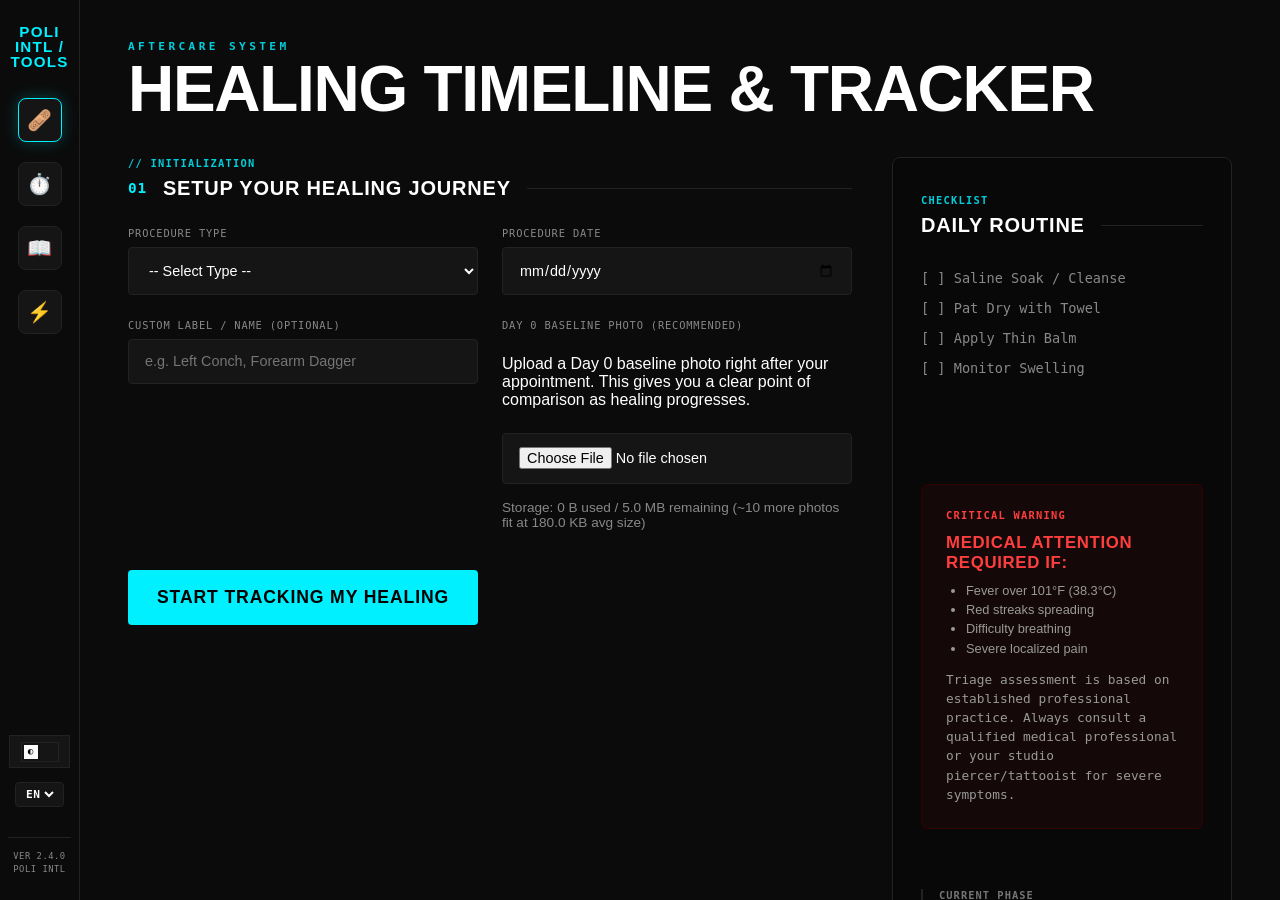
==== commit 5a58b5d2: "sync index.html from the live site The website copy of this tool moved on and the repo did not, so a" ====
--- a/index.html
+++ b/index.html
@@ -2260,9 +2260,6 @@
         } else {
           document.execCommand('copy');
         }
-        // say so: a copy is otherwise invisible
-        var btn = document.querySelector('[onclick="copyEmbedCode()"]');
-        if (btn) { var was = btn.innerHTML; btn.textContent = '✓ Copied'; setTimeout(function () { btn.innerHTML = was; }, 2000); }
       }
     }
 
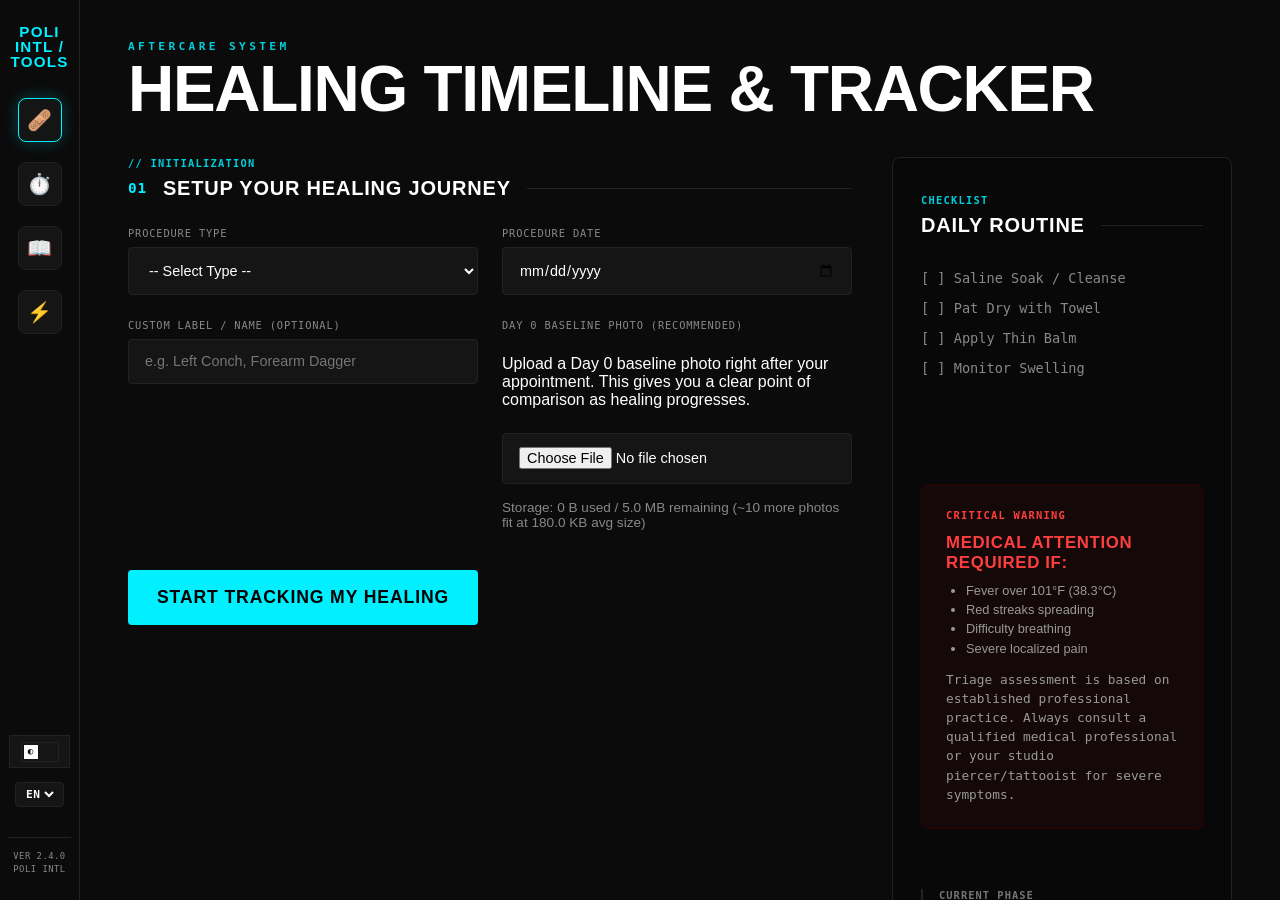
==== commit 49b3fe64: "sync index.html from the live site The website copy of this tool moved on and the repo did not, so a" ====
--- a/index.html
+++ b/index.html
@@ -2260,6 +2260,9 @@
         } else {
           document.execCommand('copy');
         }
+        // say so: a copy is otherwise invisible
+        var btn = document.querySelector('[onclick="copyEmbedCode()"]');
+        if (btn) { var was = btn.innerHTML; btn.textContent = '✓ Copied'; setTimeout(function () { btn.innerHTML = was; }, 2000); }
       }
     }
 
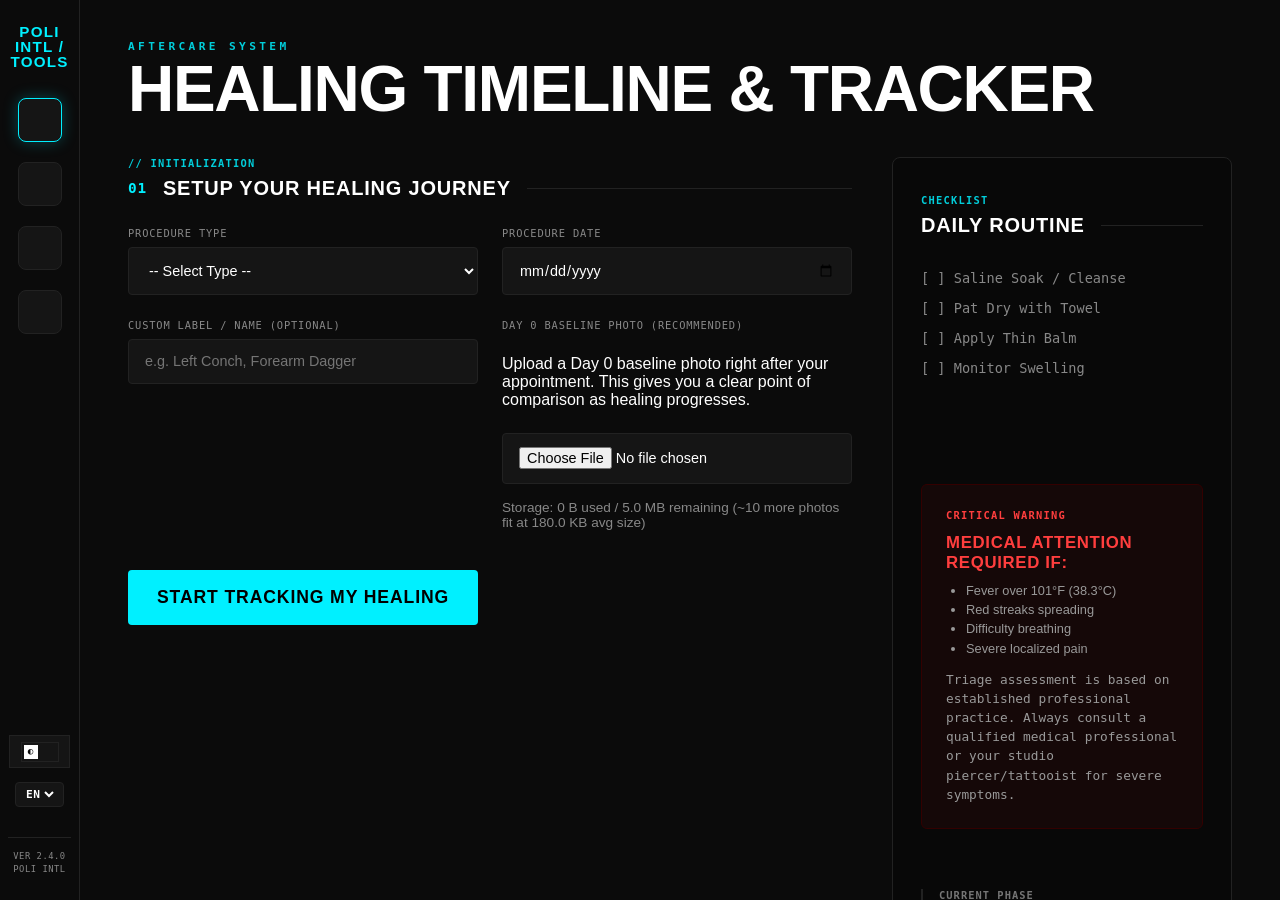
==== commit 62abc2c9: "sync index.html from the live site The website copy of this tool moved on and the repo did not, so a" ====
--- a/index.html
+++ b/index.html
@@ -42,10 +42,10 @@
         <span class="brand-label" data-i18n="common.brandTools">POLI</span>
       </div>
       <nav class="tool-tabs" aria-label="Tool Navigation">
-        <button class="tool-tab active" data-tab="healing" data-i18n-title="nav.healingTracker" data-i18n-aria="nav.healingTracker" aria-label="Healing Tracker">🩹</button>
-        <button class="tool-tab" data-tab="touchup" data-i18n-title="nav.touchupTimeline" data-i18n-aria="nav.touchupTimeline" aria-label="Touch-Up Timeline">⏱️</button>
-        <button class="tool-tab" data-tab="docs" data-i18n-title="nav.documentation" data-i18n-aria="nav.documentation" aria-label="Documentation">📖</button>
-        <button class="tool-tab" data-tab="embed" data-i18n-title="nav.embedCode" data-i18n-aria="nav.embedCode" aria-label="Embed Code">⚡</button>
+        <button class="tool-tab active" data-tab="healing" data-i18n-title="nav.healingTracker" data-i18n-aria="nav.healingTracker" aria-label="Healing Tracker"><svg class=ti-i width=1.15em height=1.15em aria-hidden=true style=vertical-align:-.18em;flex:none><use href=../shared/icons.svg#i-bandage></use></svg></button>
+        <button class="tool-tab" data-tab="touchup" data-i18n-title="nav.touchupTimeline" data-i18n-aria="nav.touchupTimeline" aria-label="Touch-Up Timeline"><svg class=ti-i width=1.15em height=1.15em aria-hidden=true style=vertical-align:-.18em;flex:none><use href=../shared/icons.svg#i-clock></use></svg></button>
+        <button class="tool-tab" data-tab="docs" data-i18n-title="nav.documentation" data-i18n-aria="nav.documentation" aria-label="Documentation"><svg class=ti-i width=1.15em height=1.15em aria-hidden=true style=vertical-align:-.18em;flex:none><use href=../shared/icons.svg#i-book></use></svg></button>
+        <button class="tool-tab" data-tab="embed" data-i18n-title="nav.embedCode" data-i18n-aria="nav.embedCode" aria-label="Embed Code"><svg class=ti-i width=1.15em height=1.15em aria-hidden=true style=vertical-align:-.18em;flex:none><use href=../shared/icons.svg#i-bolt></use></svg></button>
       </nav>
     </div>
 
@@ -68,6 +68,7 @@
           <option value="es" lang="es" title="Español">ES</option>
           <option value="nl" lang="nl" title="Nederlands">NL</option>
           <option value="pt" lang="pt" title="Português">PT</option>
+          <option value="th" lang="th" title="ไทย">TH</option>
         </select>
       </div>
       <div class="footer-meta">
@@ -90,13 +91,13 @@
         <section class="scroll-pane content-col">
           <!-- Hydration Prompt Banner (Gentle Recurring Check-in) -->
           <div id="hydrationPromptBanner" class="hydration-prompt-banner" style="display: none;" role="alert">
-            <div class="hydration-prompt-icon">💧</div>
+            <div class="hydration-prompt-icon"><svg class=ti-i width=1.15em height=1.15em aria-hidden=true style=vertical-align:-.18em;flex:none><use href=../shared/icons.svg#i-drop></use></svg></div>
             <div class="hydration-prompt-content">
               <div class="hydration-prompt-title" data-i18n="healing.hydration.promptTitle">Hydration Check-in</div>
               <div class="hydration-prompt-body" data-i18n="healing.hydration.promptBody">Time for a glass of water! Cellular regeneration and lymphatic pigment clearance require optimal epidermal hydration—especially vital during tattoo and piercing healing.</div>
             </div>
             <div class="hydration-prompt-actions">
-              <button type="button" id="hydrationBannerDrinkBtn" class="hydration-banner-btn hydration-banner-btn--primary" data-i18n="healing.hydration.drankWaterBtn">💧 Log +1 Glass</button>
+              <button type="button" id="hydrationBannerDrinkBtn" class="hydration-banner-btn hydration-banner-btn--primary"><svg class=ti-i width=1.15em height=1.15em aria-hidden=true style=vertical-align:-.18em;flex:none;margin-inline-end:.35em><use href=../shared/icons.svg#i-drop></use></svg><span data-i18n="healing.hydration.drankWaterBtn" style="color:inherit">Log +1 Glass</span></button>
               <button type="button" id="hydrationBannerSnoozeBtn" class="hydration-banner-btn hydration-banner-btn--secondary" data-i18n="healing.hydration.snoozeBtn">Snooze (30m)</button>
               <button type="button" id="hydrationBannerDismissBtn" class="hydration-banner-btn hydration-banner-btn--dismiss" aria-label="Dismiss" title="Dismiss">&times;</button>
             </div>
@@ -129,7 +130,7 @@
                   </div>
                   <div class="placement-view-toggle">
                     <button type="button" id="sunRiskToggleBtn" class="placement-toggle-btn sun-risk-toggle-btn active" aria-pressed="true" aria-label="Toggle Sun Exposure Risk Layer">
-                      <span id="sunRiskToggleText" data-i18n="healing.map.sunRiskToggle">☀️ Sun Exposure Risk</span>
+                      <span id="sunRiskToggleText"><svg class=ti-i width=1.15em height=1.15em aria-hidden=true style=vertical-align:-.18em;flex:none;margin-inline-end:.35em><use href=../shared/icons.svg#i-sun></use></svg><span data-i18n="healing.map.sunRiskToggle" style="color:inherit">Sun Exposure Risk</span></span>
                     </button>
                     <button type="button" id="bodyMapToggleBtn" class="placement-toggle-btn" aria-label="Toggle front and back body views">
                       <span id="bodyMapToggleText" data-i18n="healing.map.switchToBack">Switch to Back View</span>
@@ -245,7 +246,7 @@
                       <select id="piercingLocation" class="healing-tracker__select">
                         <option value="" data-i18n="healing.setup.selectLocation">-- Select Location --</option>
 
-                        <optgroup data-i18n-label="healing.piercingGroups.ear" label="👂 Ear Piercings">
+                        <optgroup data-i18n-label="healing.piercingGroups.ear" label="Ear Piercings">
                           <option value="earlobe" data-i18n="healing.piercingLocations.earlobe">Earlobe</option>
                           <option value="helix" data-i18n="healing.piercingLocations.helix">Helix (Upper Cartilage)</option>
                           <option value="industrial" data-i18n="healing.piercingLocations.industrial">Industrial (Scaffold)</option>
@@ -259,7 +260,7 @@
                           <option value="orbital" data-i18n="healing.piercingLocations.orbital">Orbital</option>
                         </optgroup>
 
-                        <optgroup data-i18n-label="healing.piercingGroups.facial" label="😊 Facial Piercings">
+                        <optgroup data-i18n-label="healing.piercingGroups.facial" label="Facial Piercings">
                           <option value="nostril" data-i18n="healing.piercingLocations.nostril">Nostril</option>
                           <option value="septum" data-i18n="healing.piercingLocations.septum">Septum</option>
                           <option value="bridge" data-i18n="healing.piercingLocations.bridge">Bridge (Earl)</option>
@@ -277,19 +278,19 @@
                           <option value="frowny" data-i18n="healing.piercingLocations.frowny">Frowny (Lower Frenulum)</option>
                         </optgroup>
 
-                        <optgroup data-i18n-label="healing.piercingGroups.oral" label="👅 Oral Piercings">
+                        <optgroup data-i18n-label="healing.piercingGroups.oral" label="Oral Piercings">
                           <option value="tongue" data-i18n="healing.piercingLocations.tongue">Tongue (Center)</option>
                           <option value="tongue_web" data-i18n="healing.piercingLocations.tongue_web">Tongue Web (Frenulum)</option>
                           <option value="venom" data-i18n="healing.piercingLocations.venom">Venom (Double Tongue)</option>
                           <option value="uvula" data-i18n="healing.piercingLocations.uvula">Uvula</option>
                         </optgroup>
 
-                        <optgroup data-i18n-label="healing.piercingGroups.body" label="💪 Body Piercings">
+                        <optgroup data-i18n-label="healing.piercingGroups.body" label="Body Piercings">
                           <option value="navel" data-i18n="healing.piercingLocations.navel">Navel (Belly Button)</option>
                           <option value="nipple" data-i18n="healing.piercingLocations.nipple">Nipple</option>
                         </optgroup>
 
-                        <optgroup data-i18n-label="healing.piercingGroups.surface" label="🔷 Surface &amp; Dermal Piercings">
+                        <optgroup data-i18n-label="healing.piercingGroups.surface" label="Surface &amp; Dermal Piercings">
                           <option value="surface" data-i18n="healing.piercingLocations.surface">Surface Piercing (General)</option>
                           <option value="dermal_anchor" data-i18n="healing.piercingLocations.dermal_anchor">Dermal Anchor (Microdermal)</option>
                           <option value="nape" data-i18n="healing.piercingLocations.nape">Nape (Back of Neck)</option>
@@ -297,7 +298,7 @@
                           <option value="madison" data-i18n="healing.piercingLocations.madison">Madison (Front Neck)</option>
                         </optgroup>
 
-                        <optgroup data-i18n-label="healing.piercingGroups.maleGenital" label="♂️ Male Genital Piercings">
+                        <optgroup data-i18n-label="healing.piercingGroups.maleGenital" label="Male Genital Piercings">
                           <option value="prince_albert" data-i18n="healing.piercingLocations.prince_albert">Prince Albert (PA)</option>
                           <option value="reverse_pa" data-i18n="healing.piercingLocations.reverse_pa">Reverse Prince Albert</option>
                           <option value="ampallang" data-i18n="healing.piercingLocations.ampallang">Ampallang (Horizontal)</option>
@@ -310,7 +311,7 @@
                           <option value="foreskin" data-i18n="healing.piercingLocations.foreskin">Foreskin</option>
                         </optgroup>
 
-                        <optgroup data-i18n-label="healing.piercingGroups.femaleGenital" label="♀️ Female Genital Piercings">
+                        <optgroup data-i18n-label="healing.piercingGroups.femaleGenital" label="Female Genital Piercings">
                           <option value="vch" data-i18n="healing.piercingLocations.vch">VCH (Vertical Clitoral Hood)</option>
                           <option value="hch" data-i18n="healing.piercingLocations.hch">HCH (Horizontal Clitoral Hood)</option>
                           <option value="inner_labia" data-i18n="healing.piercingLocations.inner_labia">Inner Labia</option>
@@ -366,7 +367,7 @@
                     <!-- Sun Exposure Risk Advisory & Preventative Tips -->
                     <div id="sunExposureRiskCard" class="sun-exposure-risk-card" style="display: none;">
                       <div class="sun-exposure-risk-card__header">
-                        <span class="sun-exposure-risk-card__badge" data-i18n="healing.map.sunRiskBadge">☀️ HIGH UV EXPOSURE ZONE</span>
+                        <span class="sun-exposure-risk-card__badge"><svg class=ti-i width=1.15em height=1.15em aria-hidden=true style=vertical-align:-.18em;flex:none;margin-inline-end:.35em><use href=../shared/icons.svg#i-sun></use></svg><span data-i18n="healing.map.sunRiskBadge" style="color:inherit">HIGH UV EXPOSURE ZONE</span></span>
                       </div>
                       <div class="sun-exposure-risk-card__body">
                         <h4 id="sunExposureRiskRegionTitle" class="sun-exposure-risk-card__title"></h4>
@@ -407,9 +408,9 @@
                 </div>
                 <div id="baselineStorageIndicator" class="healing-storage-status" style="margin-top: var(--spacing-xs); font-size: 0.85rem; color: var(--text-secondary);"></div>
                 <div id="baselineLowStorageBanner" class="healing-storage-low-banner" style="display: none; margin-top: var(--spacing-xs); padding: 8px 12px; background: var(--bg-card); border: 1px solid var(--warning-orange); border-radius: var(--border-radius);">
-                  <div class="healing-storage-low-text" style="color: var(--warning-orange); font-size: 0.85rem;" data-i18n="healing.storage.lowWarning">⚠️ Storage is running low!</div>
+                  <div class="healing-storage-low-text" style="color: var(--warning-orange); font-size: 0.85rem;"><svg class=ti-i width=1.15em height=1.15em aria-hidden=true style=vertical-align:-.18em;flex:none;margin-inline-end:.35em><use href=../shared/icons.svg#i-warn></use></svg><span data-i18n="healing.storage.lowWarning" style="color:inherit">Storage is running low!</span></div>
                   <p style="margin: 4px 0; font-size: 0.8rem; color: var(--text-secondary);" data-i18n="healing.storage.dropOldestPrompt">Free up space by dropping older photos while keeping their clinical entries, symptom ratings, and trend lines 100% intact.</p>
-                  <button type="button" class="drop-oldest-photos-btn healing-tracker__btn healing-tracker__btn--outline" style="margin-top: 6px; padding: 4px 8px; font-size: 0.8rem;" data-i18n="healing.storage.dropOldestBtn">🧹 Drop Oldest Photos</button>
+                  <button type="button" class="drop-oldest-photos-btn healing-tracker__btn healing-tracker__btn--outline" style="margin-top: 6px; padding: 4px 8px; font-size: 0.8rem;"><svg class=ti-i width=1.15em height=1.15em aria-hidden=true style=vertical-align:-.18em;flex:none;margin-inline-end:.35em><use href=../shared/icons.svg#i-gloves></use></svg><span data-i18n="healing.storage.dropOldestBtn" style="color:inherit">Drop Oldest Photos</span></button>
                 </div>
               </div>
 
@@ -424,7 +425,7 @@
             <!-- Direction Reversal Alert (Feature 3) -->
             <div id="directionChangeAlert" style="display: none;"></div>
             <div id="symptomTrendEmergencyBanner" class="symptom-trend-alert" style="display: none;" role="alert">
-              <span class="symptom-trend-alert__badge" data-i18n="healing.symptomTrendAlert.badge">⚠️ SYMPTOM TREND ALERT</span>
+              <span class="symptom-trend-alert__badge"><svg class=ti-i width=1.15em height=1.15em aria-hidden=true style=vertical-align:-.18em;flex:none;margin-inline-end:.35em><use href=../shared/icons.svg#i-warn></use></svg><span data-i18n="healing.symptomTrendAlert.badge" style="color:inherit">SYMPTOM TREND ALERT</span></span>
               <h3 class="symptom-trend-alert__title" data-i18n="healing.symptomTrendAlert.title">Consecutive Worsening Detected</h3>
               <p id="symptomTrendAlertDesc" class="symptom-trend-alert__text"></p>
               <p class="symptom-trend-alert__text"><strong data-i18n="healing.symptomTrendAlert.recommendationLabel">Automated Clinical Recommendation:</strong>
@@ -545,7 +546,7 @@
               <div id="proTipsContainer" class="pro-tips-container" style="margin-top: var(--spacing-lg);">
                 <div class="pro-tips-header">
                   <div class="pro-tips-title-group">
-                    <span class="pro-tips-icon">💡</span>
+                    <span class="pro-tips-icon"><svg class=ti-i width=1.15em height=1.15em aria-hidden=true style=vertical-align:-.18em;flex:none><use href=../shared/icons.svg#i-bulb></use></svg></span>
                     <h3 class="pro-tips-title" data-i18n="healing.proTips.title">Studio Pro-Tips</h3>
                   </div>
                   <span id="proTipsStageBadge" class="pro-tips-stage-badge" data-i18n="healing.tips.stageMonitoring">[ STAGE_MONITORING ]</span>
@@ -560,7 +561,7 @@
               <div id="hydrationTrackerCard" class="hydration-tracker-card" style="margin-top: var(--spacing-lg);">
                 <div class="hydration-tracker-header">
                   <div class="hydration-tracker-title-group">
-                    <span class="hydration-tracker-icon">💧</span>
+                    <span class="hydration-tracker-icon"><svg class=ti-i width=1.15em height=1.15em aria-hidden=true style=vertical-align:-.18em;flex:none><use href=../shared/icons.svg#i-drop></use></svg></span>
                     <div>
                       <h3 class="hydration-tracker-title" data-i18n="healing.hydration.title">Daily Dermal Hydration Check-in</h3>
                       <p class="hydration-tracker-subtitle" data-i18n="healing.hydration.subtitle">Track water intake to support epidermal mitosis, scab elasticity, and lymphatic pigment resolution.</p>
@@ -579,7 +580,7 @@
                     </div>
                     <div class="hydration-btn-group">
                       <button type="button" id="hydrationRemoveCupBtn" class="hydration-circle-btn" aria-label="Subtract 1 glass" title="Subtract 1 glass">-</button>
-                      <button type="button" id="hydrationAddCupBtn" class="hydration-circle-btn hydration-circle-btn--primary" aria-label="Add 1 glass" title="Add 1 glass">+ 1 Glass</button>
+                      <button type="button" id="hydrationAddCupBtn" class="hydration-circle-btn hydration-circle-btn--primary" aria-label="Add 1 glass" title="Add 1 glass" data-i18n="healing.hydration.addCupBtn">+ 1 Glass</button>
                     </div>
                   </div>
 
@@ -601,7 +602,7 @@
                   </div>
 
                   <div class="hydration-clinical-tip">
-                    <span class="hydration-tip-icon">🔬</span>
+                    <span class="hydration-tip-icon"><svg class=ti-i width=1.15em height=1.15em aria-hidden=true style=vertical-align:-.18em;flex:none><use href=../shared/icons.svg#i-flask></use></svg></span>
                     <span data-i18n="healing.hydration.clinicalNote">Clinical Note: Dehydrated stratum corneum increases scab brittleness and causes premature micro-cracking in healing tattoos. Consistent oral hydration accelerates dermal interstitial fluid exchange.</span>
                   </div>
                 </div>
@@ -613,13 +614,13 @@
               <div class="healing-log__header">
                 <div>
                   <h2 class="healing-tracker__section-title" style="margin-bottom: var(--spacing-xs);">
-                    <span class="healing-tracker__step-number">📝</span>
+                    <span class="healing-tracker__step-number"><svg class=ti-i width=1.15em height=1.15em aria-hidden=true style=vertical-align:-.18em;flex:none><use href=../shared/icons.svg#i-note></use></svg></span>
                     <span data-i18n="healing.log.title">Daily Healing Log &amp; Entry</span>
                   </h2>
                   <p class="healing-tracker__helper-text" data-i18n="healing.log.subtitle">Log your daily observations to track progress, visualize trends, and capture milestone photos.</p>
                 </div>
-                <button id="openNewEntryBtn" class="healing-tracker__btn healing-tracker__btn--primary" data-i18n="healing.log.addNewEntry">
-                  ➕ Log Today's Entry
+                <button id="openNewEntryBtn" class="healing-tracker__btn healing-tracker__btn--primary">
+                  <svg class=ti-i width=1.15em height=1.15em aria-hidden=true style=vertical-align:-.18em;flex:none;margin-inline-end:.35em><use href=../shared/icons.svg#i-plus></use></svg><span data-i18n="healing.log.addNewEntry" style="color:inherit">Log Today's Entry</span>
                 </button>
               </div>
 
@@ -635,7 +636,7 @@
               <div class="milestone-view-header">
                 <div class="milestone-view-header__title-area">
                   <h2 class="healing-tracker__section-title">
-                    <span class="healing-tracker__step-number">📸</span>
+                    <span class="healing-tracker__step-number"><svg class=ti-i width=1.15em height=1.15em aria-hidden=true style=vertical-align:-.18em;flex:none><use href=../shared/icons.svg#i-camera></use></svg></span>
                     <span data-i18n="healing.gallery.title">Milestone Gallery</span>
                   </h2>
                   <p class="healing-tracker__helper-text" data-i18n="healing.gallery.subtitle">
@@ -644,8 +645,8 @@
                 </div>
                 <!-- View Mode Switcher -->
                 <div class="milestone-view-mode-tabs" role="tablist" aria-label="Milestone View Options">
-                  <button type="button" class="milestone-tab-btn milestone-tab-btn--active" id="milestoneTabGallery" role="tab" aria-selected="true" data-i18n="healing.gallery.viewGalleryTab">
-                    🖼️ Milestone Gallery Grid
+                  <button type="button" class="milestone-tab-btn milestone-tab-btn--active" id="milestoneTabGallery" role="tab" aria-selected="true">
+                    <svg class=ti-i width=1.15em height=1.15em aria-hidden=true style=vertical-align:-.18em;flex:none;margin-inline-end:.35em><use href=../shared/icons.svg#i-image></use></svg><span data-i18n="healing.gallery.viewGalleryTab" style="color:inherit">Milestone Gallery Grid</span>
                   </button>
                   <button type="button" class="milestone-tab-btn" id="milestoneTabSlider" role="tab" aria-selected="false" data-i18n="healing.gallery.viewSliderTab">
                     ↔ Split Comparison Slider
@@ -665,15 +666,15 @@
                   <div class="milestone-gallery-sort">
                     <label for="milestoneSortSelect" class="milestone-sort-label" data-i18n="healing.gallery.sortLabel">Sort:</label>
                     <select id="milestoneSortSelect" class="healing-tracker__select milestone-sort-select">
-                      <option value="asc" data-i18n="healing.gallery.sortOldest">Oldest First (Day 0 ➔)</option>
-                      <option value="desc" data-i18n="healing.gallery.sortNewest">Newest First (➔ Day 0)</option>
+                      <option value="asc" data-i18n="healing.gallery.sortOldest">Oldest First (Day 0 )</option>
+                      <option value="desc" data-i18n="healing.gallery.sortNewest">Newest First (Day 0)</option>
                     </select>
                   </div>
                 </div>
 
                 <!-- Empty State -->
                 <div id="milestoneGalleryEmpty" class="milestone-gallery-empty">
-                  <div class="milestone-empty-icon">📷</div>
+                  <div class="milestone-empty-icon"><svg class=ti-i width=1.15em height=1.15em aria-hidden=true style=vertical-align:-.18em;flex:none><use href=../shared/icons.svg#i-camera></use></svg></div>
                   <h3 class="milestone-empty-title" data-i18n="healing.gallery.emptyTitle">No Milestone Photos Yet</h3>
                   <p class="milestone-empty-desc" data-i18n="healing.gallery.emptyDesc">Photos uploaded as Day 0 baseline or during daily check-ins will appear here in chronological order.</p>
                 </div>
@@ -728,7 +729,7 @@
             <!-- Feature: Side-by-Side Symptom Severity Comparison -->
             <section class="healing-tracker__section" id="symptomSeverityComparisonSection">
               <h2 class="healing-tracker__section-title">
-                <span class="healing-tracker__step-number">📊</span>
+                <span class="healing-tracker__step-number"><svg class=ti-i width=1.15em height=1.15em aria-hidden=true style=vertical-align:-.18em;flex:none><use href=../shared/icons.svg#i-chart></use></svg></span>
                 <span data-i18n="healing.severityComparison.title">Symptom Severity Comparison</span>
               </h2>
               <div class="severity-comparison-wrapper">
@@ -779,7 +780,7 @@
             <!-- Feature 2: Symptom Severity & Milestone Calendar -->
             <section class="healing-tracker__section" id="healingCalendarSection">
               <h2 class="healing-tracker__section-title">
-                <span class="healing-tracker__step-number">📅</span>
+                <span class="healing-tracker__step-number"><svg class=ti-i width=1.15em height=1.15em aria-hidden=true style=vertical-align:-.18em;flex:none><use href=../shared/icons.svg#i-calendar></use></svg></span>
                 <span data-i18n="healing.calendar.title">Healing &amp; Symptom Calendar</span>
               </h2>
               <p class="healing-tracker__helper-text" data-i18n="healing.calendar.subtitle">Map historical discomfort and milestone severity over time to recognize recovery patterns.</p>
@@ -815,7 +816,7 @@
             <!-- Feature 3: Symptom Trends Over Time -->
             <section class="healing-tracker__section" id="symptomTrendsSection">
               <h2 class="healing-tracker__section-title">
-                <span class="healing-tracker__step-number">📈</span>
+                <span class="healing-tracker__step-number"><svg class=ti-i width=1.15em height=1.15em aria-hidden=true style=vertical-align:-.18em;flex:none><use href=../shared/icons.svg#i-trend-up></use></svg></span>
                 <span data-i18n="healing.trends.title">Symptom Trends Over Time</span>
               </h2>
               <div class="symptom-trends-wrapper">
@@ -834,13 +835,13 @@
             <section class="healing-tracker__section" id="piercingTensionGaugeCard">
               <div class="tension-gauge-header">
                 <div class="tension-gauge-title-group">
-                  <span class="tension-gauge-icon">📏</span>
+                  <span class="tension-gauge-icon"><svg class=ti-i width=1.15em height=1.15em aria-hidden=true style=vertical-align:-.18em;flex:none><use href=../shared/icons.svg#i-ruler></use></svg></span>
                   <div>
                     <h3 class="healing-tracker__section-title" style="margin: 0;" data-i18n="healing.tensionGauge.cardTitle">Piercing Tension Gauge</h3>
                     <p class="healing-tracker__helper-text" style="margin: 4px 0 0 0;" data-i18n="healing.tensionGauge.cardSubtitle">Daily jewelry tightness tracker. Evaluates tissue compression and recommends professional downsizing if persistent for 7+ days.</p>
                   </div>
                 </div>
-                <span id="tensionGaugeStreakBadge" class="tension-gauge-streak-badge tension-gauge-streak-badge--normal" data-i18n="healing.tensionGauge.streakNormal">✓ Normal Clearance</span>
+                <span id="tensionGaugeStreakBadge" class="tension-gauge-streak-badge tension-gauge-streak-badge--normal"><svg class=ti-i width=1.15em height=1.15em aria-hidden=true style=vertical-align:-.18em;flex:none;margin-inline-end:.35em><use href=../shared/icons.svg#i-check></use></svg><span data-i18n="healing.tensionGauge.streakNormal" style="color:inherit">Normal Clearance</span></span>
               </div>
 
               <div class="tension-gauge-body">
@@ -865,7 +866,7 @@
             <!-- Feature: Jewelry Longevity & Downsizing Calculator (piercings only) -->
             <section class="healing-tracker__section" id="jewelryLongevitySection">
               <h2 class="healing-tracker__section-title">
-                <span class="healing-tracker__step-number">💍</span>
+                <span class="healing-tracker__step-number"><svg class=ti-i width=1.15em height=1.15em aria-hidden=true style=vertical-align:-.18em;flex:none><use href=../shared/icons.svg#i-ring></use></svg></span>
                 <span data-i18n="jewelryLongevity.title">Jewelry Longevity &amp; Downsizing Calculator</span>
               </h2>
               <p class="healing-tracker__helper-text" data-i18n="jewelryLongevity.subtitle">Calculate expected jewelry material lifespan, optimal professional downsizing windows, and fastener integrity check schedules.</p>
@@ -917,29 +918,29 @@
             <!-- Feature: Summarized Healing Health Report -->
             <section class="healing-tracker__section" id="healthReportSection">
               <h2 class="healing-tracker__section-title">
-                <span class="healing-tracker__step-number">📋</span>
+                <span class="healing-tracker__step-number"><svg class=ti-i width=1.15em height=1.15em aria-hidden=true style=vertical-align:-.18em;flex:none><use href=../shared/icons.svg#i-clipboard></use></svg></span>
                 <span data-i18n="healing.healthReport.title">Healing Health Report</span>
               </h2>
               <p class="healing-tracker__helper-text" data-i18n="healing.healthReport.subtitle">Generate a clinical summary of recovery trajectory, symptom ratings, and milestones to review with your piercer or tattoo artist.</p>
               
               <div id="symptomTrendHealthReportNotice" class="symptom-trend-alert symptom-trend-alert--compact" style="display: none;">
-                <span class="symptom-trend-alert__badge" data-i18n="healing.symptomTrendAlert.badge">⚠️ SYMPTOM TREND ALERT</span>
+                <span class="symptom-trend-alert__badge"><svg class=ti-i width=1.15em height=1.15em aria-hidden=true style=vertical-align:-.18em;flex:none;margin-inline-end:.35em><use href=../shared/icons.svg#i-warn></use></svg><span data-i18n="healing.symptomTrendAlert.badge" style="color:inherit">SYMPTOM TREND ALERT</span></span>
                 <p id="symptomTrendHealthNoticeText" class="symptom-trend-alert__text"></p>
               </div>
               <div class="health-report-container">
                 <div class="health-report-actions">
-                  <button id="generateHealthReportBtn" class="healing-tracker__btn healing-tracker__btn--primary" data-i18n="healing.healthReport.generateBtn">
-                    📄 Generate Health Summary
+                  <button id="generateHealthReportBtn" class="healing-tracker__btn healing-tracker__btn--primary">
+                    <svg class=ti-i width=1.15em height=1.15em aria-hidden=true style=vertical-align:-.18em;flex:none;margin-inline-end:.35em><use href=../shared/icons.svg#i-doc></use></svg><span data-i18n="healing.healthReport.generateBtn" style="color:inherit">Generate Health Summary</span>
                   </button>
                   <div id="healthReportActionsBar" style="display: none; gap: var(--spacing-sm); flex-wrap: wrap;">
-                    <button id="printHealthReportBtn" class="healing-tracker__btn healing-tracker__btn--secondary" data-i18n="healing.healthReport.printBtn">
-                      🖨️ Print / Save as PDF
+                    <button id="printHealthReportBtn" class="healing-tracker__btn healing-tracker__btn--secondary">
+                      <svg class=ti-i width=1.15em height=1.15em aria-hidden=true style=vertical-align:-.18em;flex:none;margin-inline-end:.35em><use href=../shared/icons.svg#i-print></use></svg><span data-i18n="healing.healthReport.printBtn" style="color:inherit">Print / Save as PDF</span>
                     </button>
-                    <button id="copyHealthReportBtn" class="healing-tracker__btn healing-tracker__btn--outline" data-i18n="healing.healthReport.copyTextBtn">
-                      📋 Copy Clinical Text
+                    <button id="copyHealthReportBtn" class="healing-tracker__btn healing-tracker__btn--outline">
+                      <svg class=ti-i width=1.15em height=1.15em aria-hidden=true style=vertical-align:-.18em;flex:none;margin-inline-end:.35em><use href=../shared/icons.svg#i-clipboard></use></svg><span data-i18n="healing.healthReport.copyTextBtn" style="color:inherit">Copy Clinical Text</span>
                     </button>
-                    <button id="downloadHealthReportBtn" class="healing-tracker__btn healing-tracker__btn--outline" data-i18n="healing.healthReport.downloadTextBtn">
-                      💾 Download .TXT
+                    <button id="downloadHealthReportBtn" class="healing-tracker__btn healing-tracker__btn--outline">
+                      <svg class=ti-i width=1.15em height=1.15em aria-hidden=true style=vertical-align:-.18em;flex:none;margin-inline-end:.35em><use href=../shared/icons.svg#i-save></use></svg><span data-i18n="healing.healthReport.downloadTextBtn" style="color:inherit">Download .TXT</span>
                     </button>
                   </div>
                 </div>
@@ -957,7 +958,7 @@
               <div class="snapshot-header">
                 <div>
                   <h2 class="healing-tracker__section-title" style="margin-bottom: var(--spacing-xs);">
-                    <span class="healing-tracker__step-number">🖼️</span>
+                    <span class="healing-tracker__step-number"><svg class=ti-i width=1.15em height=1.15em aria-hidden=true style=vertical-align:-.18em;flex:none><use href=../shared/icons.svg#i-image></use></svg></span>
                     <span data-i18n="healing.snapshot.title">Healing Journey Snapshot</span>
                   </h2>
                   <p class="healing-tracker__helper-text" data-i18n="healing.snapshot.subtitle">
@@ -967,14 +968,14 @@
               </div>
 
               <div class="snapshot-actions-bar">
-                <button type="button" id="generateSnapshotBtn" class="healing-tracker__btn healing-tracker__btn--primary" data-i18n="healing.snapshot.generateBtn">
-                  🖼️ Generate Infographic
+                <button type="button" id="generateSnapshotBtn" class="healing-tracker__btn healing-tracker__btn--primary">
+                  <svg class=ti-i width=1.15em height=1.15em aria-hidden=true style=vertical-align:-.18em;flex:none;margin-inline-end:.35em><use href=../shared/icons.svg#i-image></use></svg><span data-i18n="healing.snapshot.generateBtn" style="color:inherit">Generate Infographic</span>
                 </button>
-                <button type="button" id="downloadSnapshotBtn" class="healing-tracker__btn healing-tracker__btn--secondary" data-i18n="healing.snapshot.downloadBtn">
-                  💾 Download Image (PNG)
+                <button type="button" id="downloadSnapshotBtn" class="healing-tracker__btn healing-tracker__btn--secondary">
+                  <svg class=ti-i width=1.15em height=1.15em aria-hidden=true style=vertical-align:-.18em;flex:none;margin-inline-end:.35em><use href=../shared/icons.svg#i-save></use></svg><span data-i18n="healing.snapshot.downloadBtn" style="color:inherit">Download Image (PNG)</span>
                 </button>
-                <button type="button" id="copySnapshotBtn" class="healing-tracker__btn healing-tracker__btn--outline" data-i18n="healing.snapshot.copyBtn">
-                  📋 Copy to Clipboard
+                <button type="button" id="copySnapshotBtn" class="healing-tracker__btn healing-tracker__btn--outline">
+                  <svg class=ti-i width=1.15em height=1.15em aria-hidden=true style=vertical-align:-.18em;flex:none;margin-inline-end:.35em><use href=../shared/icons.svg#i-clipboard></use></svg><span data-i18n="healing.snapshot.copyBtn" style="color:inherit">Copy to Clipboard</span>
                 </button>
               </div>
 
@@ -986,7 +987,7 @@
             <!-- Step 5: Product Allergy & Sensitivity Screener -->
             <section class="healing-tracker__section" id="allergyScreenerSection">
               <h2 class="healing-tracker__section-title">
-                <span class="healing-tracker__step-number">🧪</span>
+                <span class="healing-tracker__step-number"><svg class=ti-i width=1.15em height=1.15em aria-hidden=true style=vertical-align:-.18em;flex:none><use href=../shared/icons.svg#i-flask></use></svg></span>
                 <span data-i18n="healing.allergy.title">Product Allergy &amp; Sensitivity Screener</span>
               </h2>
               <p class="healing-tracker__helper-text" data-i18n="healing.allergy.subtitle">Screen aftercare washes, soaps, and ointments for contact allergens before applying to compromised skin or piercings.</p>
@@ -1052,7 +1053,7 @@
             <!-- Feature: Product Ingredient Scanner -->
             <section class="healing-tracker__section" id="ingredientScannerSection">
               <h2 class="healing-tracker__section-title">
-                <span class="healing-tracker__step-number">🔍</span>
+                <span class="healing-tracker__step-number"><svg class=ti-i width=1.15em height=1.15em aria-hidden=true style=vertical-align:-.18em;flex:none><use href=../shared/icons.svg#i-search></use></svg></span>
                 <span data-i18n="healing.scanner.title">Product Ingredient Scanner</span>
               </h2>
               <p class="healing-tracker__helper-text" data-i18n="healing.scanner.subtitle">
@@ -1075,8 +1076,8 @@
                 </div>
 
                 <div class="ingredient-actions-row">
-                  <button type="button" id="ingredientScanBtn" class="healing-tracker__btn healing-tracker__btn--primary" data-i18n="healing.scanner.scanBtn">
-                    🔍 Cross-Reference Ingredients
+                  <button type="button" id="ingredientScanBtn" class="healing-tracker__btn healing-tracker__btn--primary">
+                    <svg class=ti-i width=1.15em height=1.15em aria-hidden=true style=vertical-align:-.18em;flex:none;margin-inline-end:.35em><use href=../shared/icons.svg#i-search></use></svg><span data-i18n="healing.scanner.scanBtn" style="color:inherit">Cross-Reference Ingredients</span>
                   </button>
                   <button type="button" id="ingredientResetBtn" class="healing-tracker__btn healing-tracker__btn--outline" data-i18n="healing.scanner.resetBtn">
                     Reset
@@ -1099,28 +1100,28 @@
             <!-- Feature 5: Backup & Restore Data -->
             <section class="healing-tracker__section" id="backupRestoreSection">
               <h2 class="healing-tracker__section-title">
-                <span class="healing-tracker__step-number">💾</span>
+                <span class="healing-tracker__step-number"><svg class=ti-i width=1.15em height=1.15em aria-hidden=true style=vertical-align:-.18em;flex:none><use href=../shared/icons.svg#i-save></use></svg></span>
                 <span data-i18n="healing.backup.title">Backup &amp; Restore Data</span>
               </h2>
               <div class="backup-restore-card">
                 <p class="healing-tracker__helper-text" data-i18n="healing.backup.subtitle">Your healing records and photos are stored entirely in your local browser. Export a backup file to move between phone and desktop or safeguard your data.</p>
                 <div class="backup-actions">
-                  <button id="exportBackupBtn" class="healing-tracker__btn healing-tracker__btn--secondary" data-i18n="healing.backup.exportBtn">
-                    📥 Export Complete JSON Backup
+                  <button id="exportBackupBtn" class="healing-tracker__btn healing-tracker__btn--secondary">
+                    <svg class=ti-i width=1.15em height=1.15em aria-hidden=true style=vertical-align:-.18em;flex:none;margin-inline-end:.35em><use href=../shared/icons.svg#i-download></use></svg><span data-i18n="healing.backup.exportBtn" style="color:inherit">Export Complete JSON Backup</span>
                   </button>
-                  <button id="importBackupBtn" class="healing-tracker__btn healing-tracker__btn--outline" data-i18n="healing.backup.importBtn">
-                    📤 Restore from JSON Backup
+                  <button id="importBackupBtn" class="healing-tracker__btn healing-tracker__btn--outline">
+                    <svg class=ti-i width=1.15em height=1.15em aria-hidden=true style=vertical-align:-.18em;flex:none;margin-inline-end:.35em><use href=../shared/icons.svg#i-upload></use></svg><span data-i18n="healing.backup.importBtn" style="color:inherit">Restore from JSON Backup</span>
                   </button>
                   <input type="file" id="importBackupInput" accept=".json,application/json" style="display: none;">
                 </div>
                 <div id="backupStorageIndicator" class="healing-storage-status" style="margin-top: var(--spacing-sm); font-size: 0.85rem; color: var(--text-secondary);"></div>
                 <div id="backupLowStorageBanner" class="healing-storage-low-banner" style="display: none; margin-top: var(--spacing-xs); padding: 8px 12px; background: var(--bg-card); border: 1px solid var(--warning-orange); border-radius: var(--border-radius);">
-                  <div class="healing-storage-low-text" style="color: var(--warning-orange); font-size: 0.85rem;" data-i18n="healing.storage.lowWarning">⚠️ Storage is running low!</div>
+                  <div class="healing-storage-low-text" style="color: var(--warning-orange); font-size: 0.85rem;"><svg class=ti-i width=1.15em height=1.15em aria-hidden=true style=vertical-align:-.18em;flex:none;margin-inline-end:.35em><use href=../shared/icons.svg#i-warn></use></svg><span data-i18n="healing.storage.lowWarning" style="color:inherit">Storage is running low!</span></div>
                   <p style="margin: 4px 0; font-size: 0.8rem; color: var(--text-secondary);" data-i18n="healing.storage.dropOldestPrompt">Free up space by dropping older photos while keeping their clinical entries, symptom ratings, and trend lines 100% intact.</p>
-                  <button type="button" class="drop-oldest-photos-btn healing-tracker__btn healing-tracker__btn--outline" style="margin-top: 6px; padding: 4px 8px; font-size: 0.8rem;" data-i18n="healing.storage.dropOldestBtn">🧹 Drop Oldest Photos</button>
-                </div>
-                <p class="healing-tracker__helper-text" style="margin-top: var(--spacing-sm); font-size: 0.85rem;" data-i18n="healing.backup.replaceNotice">
-                  ⚠️ Import Options: You can choose Complete Replacement (replaces current records) or Merge (keeps existing records and appends new ones).
+                  <button type="button" class="drop-oldest-photos-btn healing-tracker__btn healing-tracker__btn--outline" style="margin-top: 6px; padding: 4px 8px; font-size: 0.8rem;"><svg class=ti-i width=1.15em height=1.15em aria-hidden=true style=vertical-align:-.18em;flex:none;margin-inline-end:.35em><use href=../shared/icons.svg#i-gloves></use></svg><span data-i18n="healing.storage.dropOldestBtn" style="color:inherit">Drop Oldest Photos</span></button>
+                </div>
+                <p class="healing-tracker__helper-text" style="margin-top: var(--spacing-sm); font-size: 0.85rem;">
+                  <svg class=ti-i width=1.15em height=1.15em aria-hidden=true style=vertical-align:-.18em;flex:none;margin-inline-end:.35em><use href=../shared/icons.svg#i-warn></use></svg><span data-i18n="healing.backup.replaceNotice" style="color:inherit">Import Options: You can choose Complete Replacement (replaces current records) or Merge (keeps existing records and appends new ones).</span>
                 </p>
               </div>
             </section>
@@ -1153,7 +1154,7 @@
           </div>
 
           <div id="symptomTrendSidebarAlert" class="symptom-trend-alert symptom-trend-alert--compact" style="display: none;" role="status">
-            <span class="symptom-trend-alert__badge" data-i18n="healing.symptomTrendAlert.badge">⚠️ SYMPTOM TREND ALERT</span>
+            <span class="symptom-trend-alert__badge"><svg class=ti-i width=1.15em height=1.15em aria-hidden=true style=vertical-align:-.18em;flex:none;margin-inline-end:.35em><use href=../shared/icons.svg#i-warn></use></svg><span data-i18n="healing.symptomTrendAlert.badge" style="color:inherit">SYMPTOM TREND ALERT</span></span>
             <p id="symptomTrendSidebarText" class="symptom-trend-alert__text"></p>
           </div>
 
@@ -1213,7 +1214,7 @@
   <div id="newEntryModal" class="healing-modal-overlay" style="display: none;">
     <div class="healing-modal-content">
       <div class="healing-modal-header">
-        <h3 data-i18n="healing.log.addNewEntry">➕ Log Today's Entry</h3>
+        <h3><svg class=ti-i width=1.15em height=1.15em aria-hidden=true style=vertical-align:-.18em;flex:none;margin-inline-end:.35em><use href=../shared/icons.svg#i-plus></use></svg><span data-i18n="healing.log.addNewEntry" style="color:inherit">Log Today's Entry</span></h3>
         <button id="closeEntryModalBtn" class="healing-modal-close">&times;</button>
       </div>
       <form id="logEntryForm">
@@ -1224,7 +1225,7 @@
           </div>
 
           <div class="healing-tracker__form-group">
-            <label class="healing-tracker__label" data-i18n="healing.log.photoUpload">📷 Entry Photo (Optional)</label>
+            <label class="healing-tracker__label"><svg class=ti-i width=1.15em height=1.15em aria-hidden=true style=vertical-align:-.18em;flex:none;margin-inline-end:.35em><use href=../shared/icons.svg#i-camera></use></svg><span data-i18n="healing.log.photoUpload" style="color:inherit">Entry Photo (Optional)</span></label>
             <input type="file" id="entryPhotoInput" accept="image/*" class="healing-tracker__file-input">
             <div id="entryPreviewContainer" style="display: none; margin-top: var(--spacing-sm);">
               <img id="entryPhotoPreview" src="" alt="Entry Preview" style="max-width: 140px; height: 140px; object-fit: cover; border-radius: var(--border-radius); border: 1px solid var(--border-primary);">
@@ -1232,9 +1233,9 @@
             </div>
             <div id="entryStorageIndicator" class="healing-storage-status" style="margin-top: var(--spacing-xs); font-size: 0.85rem; color: var(--text-secondary);"></div>
             <div id="entryLowStorageBanner" class="healing-storage-low-banner" style="display: none; margin-top: var(--spacing-xs); padding: 8px 12px; background: var(--bg-card); border: 1px solid var(--warning-orange); border-radius: var(--border-radius);">
-              <div class="healing-storage-low-text" style="color: var(--warning-orange); font-size: 0.85rem;" data-i18n="healing.storage.lowWarning">⚠️ Storage is running low!</div>
+              <div class="healing-storage-low-text" style="color: var(--warning-orange); font-size: 0.85rem;"><svg class=ti-i width=1.15em height=1.15em aria-hidden=true style=vertical-align:-.18em;flex:none;margin-inline-end:.35em><use href=../shared/icons.svg#i-warn></use></svg><span data-i18n="healing.storage.lowWarning" style="color:inherit">Storage is running low!</span></div>
               <p style="margin: 4px 0; font-size: 0.8rem; color: var(--text-secondary);" data-i18n="healing.storage.dropOldestPrompt">Free up space by dropping older photos while keeping their clinical entries, symptom ratings, and trend lines 100% intact.</p>
-              <button type="button" class="drop-oldest-photos-btn healing-tracker__btn healing-tracker__btn--outline" style="margin-top: 6px; padding: 4px 8px; font-size: 0.8rem;" data-i18n="healing.storage.dropOldestBtn">🧹 Drop Oldest Photos</button>
+              <button type="button" class="drop-oldest-photos-btn healing-tracker__btn healing-tracker__btn--outline" style="margin-top: 6px; padding: 4px 8px; font-size: 0.8rem;"><svg class=ti-i width=1.15em height=1.15em aria-hidden=true style=vertical-align:-.18em;flex:none;margin-inline-end:.35em><use href=../shared/icons.svg#i-gloves></use></svg><span data-i18n="healing.storage.dropOldestBtn" style="color:inherit">Drop Oldest Photos</span></button>
             </div>
           </div>
 
@@ -1244,7 +1245,7 @@
             
             <!-- Redness -->
             <div class="severity-rating-group">
-              <label data-i18n="healing.log.redness">🔴 Redness</label>
+              <label><svg class=ti-i width=.7em height=.7em aria-hidden=true style=vertical-align:-.18em;flex:none;margin-inline-end:.35em><use href=../shared/icons.svg#i-dot-red></use></svg><span data-i18n="healing.log.redness" style="color:inherit">Redness</span></label>
               <div class="severity-options">
                 <label class="severity-option"><input type="radio" name="entryRedness" value="0" class="entry-rating-input" checked> <span data-i18n="healing.severity.none">0 - None</span></label>
                 <label class="severity-option"><input type="radio" name="entryRedness" value="1" class="entry-rating-input"> <span data-i18n="healing.severity.mild">1 - Mild</span></label>
@@ -1255,7 +1256,7 @@
 
             <!-- Swelling -->
             <div class="severity-rating-group">
-              <label data-i18n="healing.log.swelling">🎈 Swelling</label>
+              <label><svg class=ti-i width=1.15em height=1.15em aria-hidden=true style=vertical-align:-.18em;flex:none;margin-inline-end:.35em><use href=../shared/icons.svg#i-trend-up></use></svg><span data-i18n="healing.log.swelling" style="color:inherit">Swelling</span></label>
               <div class="severity-options">
                 <label class="severity-option"><input type="radio" name="entrySwelling" value="0" class="entry-rating-input" checked> <span data-i18n="healing.severity.none">0 - None</span></label>
                 <label class="severity-option"><input type="radio" name="entrySwelling" value="1" class="entry-rating-input"> <span data-i18n="healing.severity.slight">1 - Slight</span></label>
@@ -1266,7 +1267,7 @@
 
             <!-- Tenderness -->
             <div class="severity-rating-group">
-              <label data-i18n="healing.log.tenderness">🩹 Tenderness</label>
+              <label><svg class=ti-i width=1.15em height=1.15em aria-hidden=true style=vertical-align:-.18em;flex:none;margin-inline-end:.35em><use href=../shared/icons.svg#i-bandage></use></svg><span data-i18n="healing.log.tenderness" style="color:inherit">Tenderness</span></label>
               <div class="severity-options">
                 <label class="severity-option"><input type="radio" name="entryTenderness" value="0" class="entry-rating-input" checked> <span data-i18n="healing.severity.none">0 - None</span></label>
                 <label class="severity-option"><input type="radio" name="entryTenderness" value="1" class="entry-rating-input"> <span data-i18n="healing.severity.mild">1 - Mild</span></label>
@@ -1277,7 +1278,7 @@
 
             <!-- Discharge -->
             <div class="severity-rating-group">
-              <label data-i18n="healing.log.discharge">💧 Discharge</label>
+              <label><svg class=ti-i width=1.15em height=1.15em aria-hidden=true style=vertical-align:-.18em;flex:none;margin-inline-end:.35em><use href=../shared/icons.svg#i-drop></use></svg><span data-i18n="healing.log.discharge" style="color:inherit">Discharge</span></label>
               <p class="what-changed__help" style="margin-bottom: var(--spacing-xs);" data-i18n="healing.log.dischargeHelp">
                 Note: Clear or whitish lymph fluid that dries into crust is normal during healing. It is not pus and not an infection.
               </p>
@@ -1291,7 +1292,7 @@
 
             <!-- Piercing Tension / Tightness Rating (Piercing Only) -->
             <div id="entryTensionFormGroup" class="severity-rating-group" style="display: none;">
-              <label data-i18n="healing.tensionGauge.inputLabel">📏 Jewelry Tension / Tightness</label>
+              <label><svg class=ti-i width=1.15em height=1.15em aria-hidden=true style=vertical-align:-.18em;flex:none;margin-inline-end:.35em><use href=../shared/icons.svg#i-ruler></use></svg><span data-i18n="healing.tensionGauge.inputLabel" style="color:inherit">Jewelry Tension / Tightness</span></label>
               <p class="what-changed__help" style="margin-bottom: var(--spacing-xs);" data-i18n="healing.tensionGauge.inputHelp">
                 Rate how snug or tight your jewelry feels against swelling. Persistent tightness for 7+ days risks embedding and requires studio inspection.
               </p>
@@ -1306,7 +1307,7 @@
 
           <!-- Feature 4: What Changed Section (Dynamic Trigger) -->
           <div id="whatChangedSection" class="what-changed-card" style="display: none;">
-            <h4 class="what-changed__title" data-i18n="healing.whatChanged.title">⚡ What Changed Since Last Entry?</h4>
+            <h4 class="what-changed__title"><svg class=ti-i width=1.15em height=1.15em aria-hidden=true style=vertical-align:-.18em;flex:none;margin-inline-end:.35em><use href=../shared/icons.svg#i-bolt></use></svg><span data-i18n="healing.whatChanged.title" style="color:inherit">What Changed Since Last Entry?</span></h4>
             <p class="what-changed__prompt" data-i18n="healing.whatChanged.prompt">Your symptoms indicate higher irritation compared to your previous entry. Did any of the following occur recently?</p>
             
             <div class="what-changed__grid">
@@ -1363,7 +1364,7 @@
   <div id="importChoiceModal" class="healing-modal-overlay" style="display: none;">
     <div class="healing-modal-content" style="max-width: 540px;">
       <div class="healing-modal-header">
-        <h3 data-i18n="healing.backup.chooseModeTitle">📥 Choose Import Method</h3>
+        <h3><svg class=ti-i width=1.15em height=1.15em aria-hidden=true style=vertical-align:-.18em;flex:none;margin-inline-end:.35em><use href=../shared/icons.svg#i-download></use></svg><span data-i18n="healing.backup.chooseModeTitle" style="color:inherit">Choose Import Method</span></h3>
         <button id="closeImportChoiceModalBtn" class="healing-modal-close" type="button">&times;</button>
       </div>
       <div class="healing-modal-body">
@@ -1406,20 +1407,20 @@
       <div class="touch-up-timeline__container">
         <!-- SUB-TABS -->
         <section class="touch-up-timeline__tabs" aria-label="Touch-Up Tool Modules">
-          <button class="touch-up-timeline__tab touch-up-timeline__tab--active" data-tab="calculator" data-i18n="touchup.tabs.calculator">
-            ⏱️ Touch-Up Calculator
+          <button class="touch-up-timeline__tab touch-up-timeline__tab--active" data-tab="calculator">
+            <svg class=ti-i width=1.15em height=1.15em aria-hidden=true style=vertical-align:-.18em;flex:none;margin-inline-end:.35em><use href=../shared/icons.svg#i-clock></use></svg><span data-i18n="touchup.tabs.calculator" style="color:inherit">Touch-Up Calculator</span>
           </button>
-          <button class="touch-up-timeline__tab" data-tab="fading" data-i18n="touchup.tabs.fading">
-            📉 Fading Predictor
+          <button class="touch-up-timeline__tab" data-tab="fading">
+            <svg class=ti-i width=1.15em height=1.15em aria-hidden=true style=vertical-align:-.18em;flex:none;margin-inline-end:.35em><use href=../shared/icons.svg#i-trend-down></use></svg><span data-i18n="touchup.tabs.fading" style="color:inherit">Fading Predictor</span>
           </button>
-          <button class="touch-up-timeline__tab" data-tab="maintenance" data-i18n="touchup.tabs.maintenance">
-            📋 Maintenance Plan
+          <button class="touch-up-timeline__tab" data-tab="maintenance">
+            <svg class=ti-i width=1.15em height=1.15em aria-hidden=true style=vertical-align:-.18em;flex:none;margin-inline-end:.35em><use href=../shared/icons.svg#i-clipboard></use></svg><span data-i18n="touchup.tabs.maintenance" style="color:inherit">Maintenance Plan</span>
           </button>
-          <button class="touch-up-timeline__tab" data-tab="cost" data-i18n="touchup.tabs.cost">
-            💰 Lifetime Costs
+          <button class="touch-up-timeline__tab" data-tab="cost">
+            <svg class=ti-i width=1.15em height=1.15em aria-hidden=true style=vertical-align:-.18em;flex:none;margin-inline-end:.35em><use href=../shared/icons.svg#i-cash></use></svg><span data-i18n="touchup.tabs.cost" style="color:inherit">Lifetime Costs</span>
           </button>
-          <button class="touch-up-timeline__tab" data-tab="readiness" data-i18n="touchup.tabs.readiness">
-            ✅ Touch-Up Readiness
+          <button class="touch-up-timeline__tab" data-tab="readiness">
+            <svg class=ti-i width=1.15em height=1.15em aria-hidden=true style=vertical-align:-.18em;flex:none;margin-inline-end:.35em><use href=../shared/icons.svg#i-check></use></svg><span data-i18n="touchup.tabs.readiness" style="color:inherit">Touch-Up Readiness</span>
           </button>
         </section>
 
@@ -1428,7 +1429,7 @@
           <!-- Proactive Touch-Up Reminder Alert Banner -->
           <div id="touchUpReminderBanner" class="touch-up-reminder-banner" style="display: none;">
             <div class="touch-up-reminder-banner__header">
-              <span id="touchUpReminderBadge" class="touch-up-reminder-badge" data-i18n="touchup.reminder.badgeOverdue">⚠️ TOUCH-UP OVERDUE</span>
+              <span id="touchUpReminderBadge" class="touch-up-reminder-badge"><svg class=ti-i width=1.15em height=1.15em aria-hidden=true style=vertical-align:-.18em;flex:none;margin-inline-end:.35em><use href=../shared/icons.svg#i-warn></use></svg><span data-i18n="touchup.reminder.badgeOverdue" style="color:inherit">TOUCH-UP OVERDUE</span></span>
               <span id="touchUpReminderTimeMeta" class="touch-up-reminder-time"></span>
             </div>
             <h3 id="touchUpReminderTitle" class="touch-up-reminder-title" data-i18n="touchup.reminder.alertTitle">Touch-Up Alert & Maintenance Reminder</h3>
@@ -1597,7 +1598,7 @@
                   </div>
                   <!-- Conditional Advisory for Specialized Pigments -->
                   <div id="specialPigmentWarning" class="touch-up-timeline__special-pigment-warning" style="display: none;" role="alert">
-                    <div class="touch-up-timeline__warning-icon">⚠️</div>
+                    <div class="touch-up-timeline__warning-icon"><svg class=ti-i width=1.15em height=1.15em aria-hidden=true style=vertical-align:-.18em;flex:none><use href=../shared/icons.svg#i-warn></use></svg></div>
                     <div class="touch-up-timeline__warning-content">
                       <strong class="touch-up-timeline__warning-title" data-i18n="touchup.warnings.specialPigmentsTitle">Special Pigment Consultation Advisory</strong>
                       <p class="touch-up-timeline__warning-text" data-i18n="touchup.warnings.specialPigmentsText">You have selected specialized pigments (such as UV-reactive pigments or older organic ink formulations). These materials exhibit distinct breakdown patterns under sunlight, photolysis, and natural dermal clearance compared to standard carbon black or modern mineral pigments. Consult your professional tattoo artist directly to evaluate the specific fading behavior, lightfastness, and tailored maintenance protocol for these unique formulations.</p>
@@ -1667,8 +1668,8 @@
                 </div>
               </div>
 
-              <button type="submit" class="touch-up-timeline__btn touch-up-timeline__btn--primary" data-i18n="touchup.calc.submitBtn">
-                ⏱️ Calculate Touch-Up Timeline
+              <button type="submit" class="touch-up-timeline__btn touch-up-timeline__btn--primary">
+                <svg class=ti-i width=1.15em height=1.15em aria-hidden=true style=vertical-align:-.18em;flex:none;margin-inline-end:.35em><use href=../shared/icons.svg#i-clock></use></svg><span data-i18n="touchup.calc.submitBtn" style="color:inherit">Calculate Touch-Up Timeline</span>
               </button>
             </form>
 
@@ -1678,7 +1679,7 @@
 
               <!-- Urgency Indicator -->
               <div id="urgencyIndicator" class="touch-up-timeline__urgency-card">
-                <div class="touch-up-timeline__urgency-icon">⏰</div>
+                <div class="touch-up-timeline__urgency-icon"><svg class=ti-i width=1.15em height=1.15em aria-hidden=true style=vertical-align:-.18em;flex:none><use href=../shared/icons.svg#i-clock></use></svg></div>
                 <div class="touch-up-timeline__urgency-content">
                   <h4 id="urgencyLevel" class="touch-up-timeline__urgency-level"></h4>
                   <p id="urgencyMessage" class="touch-up-timeline__urgency-message"></p>
@@ -1689,7 +1690,7 @@
               <div id="touchUpReminderCard" class="touch-up-reminder-card" style="display: none;">
                 <div class="touch-up-reminder-card__header">
                   <div class="touch-up-reminder-card__title-group">
-                    <span class="touch-up-reminder-card__icon">🔔</span>
+                    <span class="touch-up-reminder-card__icon"><svg class=ti-i width=1.15em height=1.15em aria-hidden=true style=vertical-align:-.18em;flex:none><use href=../shared/icons.svg#i-bell></use></svg></span>
                     <h4 class="touch-up-reminder-card__title" data-i18n="touchup.reminder.cardTitle">Touch-Up Maintenance Alert</h4>
                   </div>
                   <span id="touchUpReminderStatusBadge" class="touch-up-reminder-badge"></span>
@@ -1710,8 +1711,8 @@
                   </div>
                 </div>
                 <div class="touch-up-reminder-actions" style="margin-top: 1rem;">
-                  <button type="button" id="saveTouchUpReminderBtn" class="btn btn--accent btn--sm" data-i18n="touchup.reminder.saveBtn">
-                    🔔 Save Touch-Up Reminder
+                  <button type="button" id="saveTouchUpReminderBtn" class="btn btn--accent btn--sm">
+                    <svg class=ti-i width=1.15em height=1.15em aria-hidden=true style=vertical-align:-.18em;flex:none;margin-inline-end:.35em><use href=../shared/icons.svg#i-bell></use></svg><span data-i18n="touchup.reminder.saveBtn" style="color:inherit">Save Touch-Up Reminder</span>
                   </button>
                   <span id="touchUpReminderSavedNotice" class="touch-up-reminder-saved-notice" style="display: none;" data-i18n="touchup.reminder.savedConfirm">
                     Reminder saved locally! You will receive status alerts when visiting this tool.
@@ -1722,19 +1723,19 @@
               <!-- Timeline Stats -->
               <div class="touch-up-timeline__results-grid">
                 <div class="touch-up-timeline__result-card">
-                  <div class="touch-up-timeline__result-icon">📅</div>
+                  <div class="touch-up-timeline__result-icon"><svg class=ti-i width=1.15em height=1.15em aria-hidden=true style=vertical-align:-.18em;flex:none><use href=../shared/icons.svg#i-calendar></use></svg></div>
                   <div class="touch-up-timeline__result-label" data-i18n="touchup.results.currentAge">Current Age</div>
                   <div id="currentAgeDisplay" class="touch-up-timeline__result-value">-</div>
                 </div>
 
                 <div class="touch-up-timeline__result-card touch-up-timeline__result-card--highlight">
-                  <div class="touch-up-timeline__result-icon">⏱️</div>
+                  <div class="touch-up-timeline__result-icon"><svg class=ti-i width=1.15em height=1.15em aria-hidden=true style=vertical-align:-.18em;flex:none><use href=../shared/icons.svg#i-clock></use></svg></div>
                   <div class="touch-up-timeline__result-label" data-i18n="touchup.results.touchUpIn">Touch-Up In</div>
                   <div id="touchUpTime" class="touch-up-timeline__result-value">-</div>
                 </div>
 
                 <div class="touch-up-timeline__result-card">
-                  <div class="touch-up-timeline__result-icon">📊</div>
+                  <div class="touch-up-timeline__result-icon"><svg class=ti-i width=1.15em height=1.15em aria-hidden=true style=vertical-align:-.18em;flex:none><use href=../shared/icons.svg#i-chart></use></svg></div>
                   <div class="touch-up-timeline__result-label" data-i18n="touchup.results.longevityElapsed">Longevity Elapsed</div>
                   <div id="fadingProgress" class="touch-up-timeline__result-value">-</div>
                 </div>
@@ -1742,13 +1743,13 @@
 
               <!-- Fading Order -->
               <div class="touch-up-timeline__fading-order">
-                <h4 class="touch-up-timeline__subsection-title" data-i18n="touchup.results.fadingOrder">🎨 Estimated Pigment Fading Order</h4>
+                <h4 class="touch-up-timeline__subsection-title"><svg class=ti-i width=1.15em height=1.15em aria-hidden=true style=vertical-align:-.18em;flex:none;margin-inline-end:.35em><use href=../shared/icons.svg#i-machine></use></svg><span data-i18n="touchup.results.fadingOrder" style="color:inherit">Estimated Pigment Fading Order</span></h4>
                 <div id="fadingList" class="touch-up-timeline__fading-list"></div>
               </div>
 
               <!-- Recommendations -->
               <div class="touch-up-timeline__recommendations">
-                <h4 class="touch-up-timeline__subsection-title" data-i18n="touchup.results.recommendations">💡 Personalized Maintenance Recommendations</h4>
+                <h4 class="touch-up-timeline__subsection-title"><svg class=ti-i width=1.15em height=1.15em aria-hidden=true style=vertical-align:-.18em;flex:none;margin-inline-end:.35em><use href=../shared/icons.svg#i-bulb></use></svg><span data-i18n="touchup.results.recommendations" style="color:inherit">Personalized Maintenance Recommendations</span></h4>
                 <div id="recommendationsList"></div>
               </div>
             </div>
@@ -1767,7 +1768,7 @@
             </p>
 
             <div id="fadingInfoCard" class="touch-up-timeline__info-card">
-              <p data-i18n="touchup.fading.info">📊 Run the Touch-Up Calculator in Step 1 to generate your custom multi-year fading progression chart.</p>
+              <p><svg class=ti-i width=1.15em height=1.15em aria-hidden=true style=vertical-align:-.18em;flex:none;margin-inline-end:.35em><use href=../shared/icons.svg#i-chart></use></svg><span data-i18n="touchup.fading.info" style="color:inherit">Run the Touch-Up Calculator in Step 1 to generate your custom multi-year fading progression chart.</span></p>
             </div>
 
             <div id="fadingPrediction" style="display: none;">
@@ -1795,7 +1796,7 @@
               <!-- Daily Care -->
               <div class="touch-up-timeline__maintenance-card">
                 <div class="touch-up-timeline__maintenance-header">
-                  <span class="touch-up-timeline__maintenance-icon">🧴</span>
+                  <span class="touch-up-timeline__maintenance-icon"><svg class=ti-i width=1.15em height=1.15em aria-hidden=true style=vertical-align:-.18em;flex:none><use href=../shared/icons.svg#i-gloves></use></svg></span>
                   <h4 class="touch-up-timeline__maintenance-title" data-i18n="touchup.maintenance.dailyTitle">Daily Protocol</h4>
                 </div>
                 <ul class="touch-up-timeline__maintenance-list">
@@ -1808,7 +1809,7 @@
               <!-- Weekly Care -->
               <div class="touch-up-timeline__maintenance-card">
                 <div class="touch-up-timeline__maintenance-header">
-                  <span class="touch-up-timeline__maintenance-icon">📅</span>
+                  <span class="touch-up-timeline__maintenance-icon"><svg class=ti-i width=1.15em height=1.15em aria-hidden=true style=vertical-align:-.18em;flex:none><use href=../shared/icons.svg#i-calendar></use></svg></span>
                   <h4 class="touch-up-timeline__maintenance-title" data-i18n="touchup.maintenance.weeklyTitle">Weekly Routine</h4>
                 </div>
                 <ul class="touch-up-timeline__maintenance-list">
@@ -1821,7 +1822,7 @@
               <!-- Seasonal / Ongoing -->
               <div class="touch-up-timeline__maintenance-card">
                 <div class="touch-up-timeline__maintenance-header">
-                  <span class="touch-up-timeline__maintenance-icon">☀️</span>
+                  <span class="touch-up-timeline__maintenance-icon"><svg class=ti-i width=1.15em height=1.15em aria-hidden=true style=vertical-align:-.18em;flex:none><use href=../shared/icons.svg#i-sun></use></svg></span>
                   <h4 class="touch-up-timeline__maintenance-title" data-i18n="touchup.maintenance.sunTitle">Sun &amp; Outdoor Protocol</h4>
                 </div>
                 <ul class="touch-up-timeline__maintenance-list">
@@ -1834,7 +1835,7 @@
 
             <!-- Sun Damage Impact Calculator -->
             <div class="touch-up-timeline__sun-damage">
-              <h4 class="touch-up-timeline__subsection-title" data-i18n="touchup.sunCalc.title">☀️ Sun Exposure Impact Estimator</h4>
+              <h4 class="touch-up-timeline__subsection-title"><svg class=ti-i width=1.15em height=1.15em aria-hidden=true style=vertical-align:-.18em;flex:none;margin-inline-end:.35em><use href=../shared/icons.svg#i-sun></use></svg><span data-i18n="touchup.sunCalc.title" style="color:inherit">Sun Exposure Impact Estimator</span></h4>
               <p class="touch-up-timeline__section-subtitle" style="margin-bottom: 1rem;" data-i18n="touchup.sunCalc.subtitle">
                 Calculate how weekly direct UV exposure accelerates fading rate.
               </p>
@@ -1853,8 +1854,8 @@
                       <option value="always" data-i18n="touchup.spf.always">Always use SPF 50+</option>
                     </select>
                   </div>
-                  <button type="button" id="calculateSun" class="touch-up-timeline__btn touch-up-timeline__btn--secondary" data-i18n="touchup.sunCalc.calculateBtn">
-                    ☀️ Calculate Impact
+                  <button type="button" id="calculateSun" class="touch-up-timeline__btn touch-up-timeline__btn--secondary">
+                    <svg class=ti-i width=1.15em height=1.15em aria-hidden=true style=vertical-align:-.18em;flex:none;margin-inline-end:.35em><use href=../shared/icons.svg#i-sun></use></svg><span data-i18n="touchup.sunCalc.calculateBtn" style="color:inherit">Calculate Impact</span>
                   </button>
                 </div>
               </form>
@@ -1906,8 +1907,8 @@
                 </div>
               </div>
 
-              <button type="submit" class="touch-up-timeline__btn touch-up-timeline__btn--primary" data-i18n="touchup.cost.submitBtn">
-                💰 Calculate Lifetime Projections
+              <button type="submit" class="touch-up-timeline__btn touch-up-timeline__btn--primary">
+                <svg class=ti-i width=1.15em height=1.15em aria-hidden=true style=vertical-align:-.18em;flex:none;margin-inline-end:.35em><use href=../shared/icons.svg#i-cash></use></svg><span data-i18n="touchup.cost.submitBtn" style="color:inherit">Calculate Lifetime Projections</span>
               </button>
             </form>
 
@@ -1946,7 +1947,7 @@
                     <h5 data-i18n="touchup.cost.goodCareTitle">With Diligent Care (SPF + Hydration)</h5>
                     <div id="goodCareCost" class="touch-up-timeline__comparison-value">$0</div>
                     <div id="goodCareTouchUps" class="touch-up-timeline__comparison-detail" data-i18n="touchup.cost.defaultTouchUpsOver30">0 touch-ups over 30 years</div>
-                    <div id="savings" class="touch-up-timeline__comparison-savings" data-i18n="touchup.cost.highSavingsLabel">💰 High Savings</div>
+                    <div id="savings" class="touch-up-timeline__comparison-savings"><svg class=ti-i width=1.15em height=1.15em aria-hidden=true style=vertical-align:-.18em;flex:none;margin-inline-end:.35em><use href=../shared/icons.svg#i-cash></use></svg><span data-i18n="touchup.cost.highSavingsLabel" style="color:inherit">High Savings</span></div>
                   </div>
 
                   <div class="touch-up-timeline__comparison-card touch-up-timeline__comparison-card--poor">
@@ -1959,7 +1960,7 @@
               </div>
 
               <div class="touch-up-timeline__budget-tip">
-                <h4 class="touch-up-timeline__subsection-title" data-i18n="touchup.cost.tipTitle">💡 Studio Budget Tip</h4>
+                <h4 class="touch-up-timeline__subsection-title"><svg class=ti-i width=1.15em height=1.15em aria-hidden=true style=vertical-align:-.18em;flex:none;margin-inline-end:.35em><use href=../shared/icons.svg#i-bulb></use></svg><span data-i18n="touchup.cost.tipTitle" style="color:inherit">Studio Budget Tip</span></h4>
                 <p id="budgetRecommendation"></p>
               </div>
             </div>
@@ -2064,8 +2065,8 @@
                 </div>
               </div>
 
-              <button type="submit" class="touch-up-timeline__btn touch-up-timeline__btn--primary" data-i18n="touchup.readiness.submitBtn">
-                ✅ Evaluate Touch-Up Readiness
+              <button type="submit" class="touch-up-timeline__btn touch-up-timeline__btn--primary">
+                <svg class=ti-i width=1.15em height=1.15em aria-hidden=true style=vertical-align:-.18em;flex:none;margin-inline-end:.35em><use href=../shared/icons.svg#i-check></use></svg><span data-i18n="touchup.readiness.submitBtn" style="color:inherit">Evaluate Touch-Up Readiness</span>
               </button>
             </form>
 
@@ -2101,6 +2102,7 @@
       <button type="button" class="docs-lang-link" data-lang="es" data-i18n="common.languages.es">Español</button>
       <button type="button" class="docs-lang-link" data-lang="nl" data-i18n="common.languages.nl">Nederlands</button>
       <button type="button" class="docs-lang-link" data-lang="pt" data-i18n="common.languages.pt">Português</button>
+      <button type="button" class="docs-lang-link" data-lang="th">ไทย</button>
     </div>
     <iframe src="./documentation.html" class="docs-frame" title="Technical Documentation"></iframe>
   </div>
@@ -2111,7 +2113,7 @@
       <h2 class="tab-embed-title" data-i18n="embed.title">Embed This Tool</h2>
       <p class="tab-embed-description" data-i18n="embed.description">Copy the code below to embed the complete suite on your studio website:</p>
       <textarea id="embedCodeTab" class="tab-embed-textarea" readonly>&lt;iframe src="https://poliinternational.com/tools/healing-tracker/index.html" width="100%" height="1000" frameborder="0" style="border-radius:12px;"&gt;&lt;/iframe&gt;</textarea>
-      <button onclick="copyEmbedCode()" class="tab-embed-copy-btn" data-i18n="embed.copyBtn">📋 Copy Code</button>
+      <button onclick="copyEmbedCode()" class="tab-embed-copy-btn"><svg class=ti-i width=1.15em height=1.15em aria-hidden=true style=vertical-align:-.18em;flex:none;margin-inline-end:.35em><use href=../shared/icons.svg#i-clipboard></use></svg><span data-i18n="embed.copyBtn" style="color:inherit">Copy Code</span></button>
     </div>
   </div>
 
@@ -2124,15 +2126,15 @@
   <div id="embedModal" class="modal" style="display: none;">
     <div class="modal-content">
       <div class="modal-header">
-        <h2 class="modal-title" data-i18n="embed.modalTitle">🎁 Use This Tool FREE</h2>
+        <h2 class="modal-title"><svg class=ti-i width=1.15em height=1.15em aria-hidden=true style=vertical-align:-.18em;flex:none;margin-inline-end:.35em><use href=../shared/icons.svg#i-gift></use></svg><span data-i18n="embed.modalTitle" style="color:inherit">Use This Tool FREE</span></h2>
         <span class="modal-close" id="modalClose">&times;</span>
       </div>
       <div class="modal-body">
         <div class="modal-section">
-          <h3 data-i18n="embed.copyEmbedCode">📋 Copy Embed Code</h3>
+          <h3><svg class=ti-i width=1.15em height=1.15em aria-hidden=true style=vertical-align:-.18em;flex:none;margin-inline-end:.35em><use href=../shared/icons.svg#i-clipboard></use></svg><span data-i18n="embed.copyEmbedCode" style="color:inherit">Copy Embed Code</span></h3>
           <div class="code-container">
             <textarea id="embedCode" class="embed-code-textarea" readonly></textarea>
-            <button id="copyEmbedCode" class="btn btn--primary btn--small" data-i18n="embed.copyBtn">📋 Copy Code</button>
+            <button id="copyEmbedCode" class="btn btn--primary btn--small"><svg class=ti-i width=1.15em height=1.15em aria-hidden=true style=vertical-align:-.18em;flex:none;margin-inline-end:.35em><use href=../shared/icons.svg#i-clipboard></use></svg><span data-i18n="embed.copyBtn" style="color:inherit">Copy Code</span></button>
           </div>
         </div>
       </div>
@@ -2185,6 +2187,8 @@
   <script src="./js/locales/nl-timeline.js"></script>
   <script src="./js/locales/pt.js"></script>
   <script src="./js/locales/pt-timeline.js"></script>
+  <script src="./js/locales/th.js"></script>
+  <script src="./js/locales/th-timeline.js"></script>
   <script src="./js/i18n.js"></script>
   <script src="./js/piercing-timelines.js"></script>
   <script src="./js/tattoo-timelines.js"></script>
@@ -2262,7 +2266,7 @@
         }
         // say so: a copy is otherwise invisible
         var btn = document.querySelector('[onclick="copyEmbedCode()"]');
-        if (btn) { var was = btn.innerHTML; btn.textContent = '✓ Copied'; setTimeout(function () { btn.innerHTML = was; }, 2000); }
+        if (btn) { var was = btn.innerHTML; btn.textContent = 'Copied'; setTimeout(function () { btn.innerHTML = was; }, 2000); }
       }
     }
 
@@ -2343,7 +2347,7 @@
 
   <!-- Hydration Floating Toast Notification -->
   <div id="hydrationToast" class="hydration-toast" style="display: none;" role="alert">
-    <div class="hydration-toast-icon">💧</div>
+    <div class="hydration-toast-icon"><svg class=ti-i width=1.15em height=1.15em aria-hidden=true style=vertical-align:-.18em;flex:none><use href=../shared/icons.svg#i-drop></use></svg></div>
     <div class="hydration-toast-body">
       <strong class="hydration-toast-title" data-i18n="healing.hydration.toastTitle">Hydration Check-in</strong>
       <p class="hydration-toast-text" data-i18n="healing.hydration.toastText">Time to drink a glass of water for cell renewal!</p>
